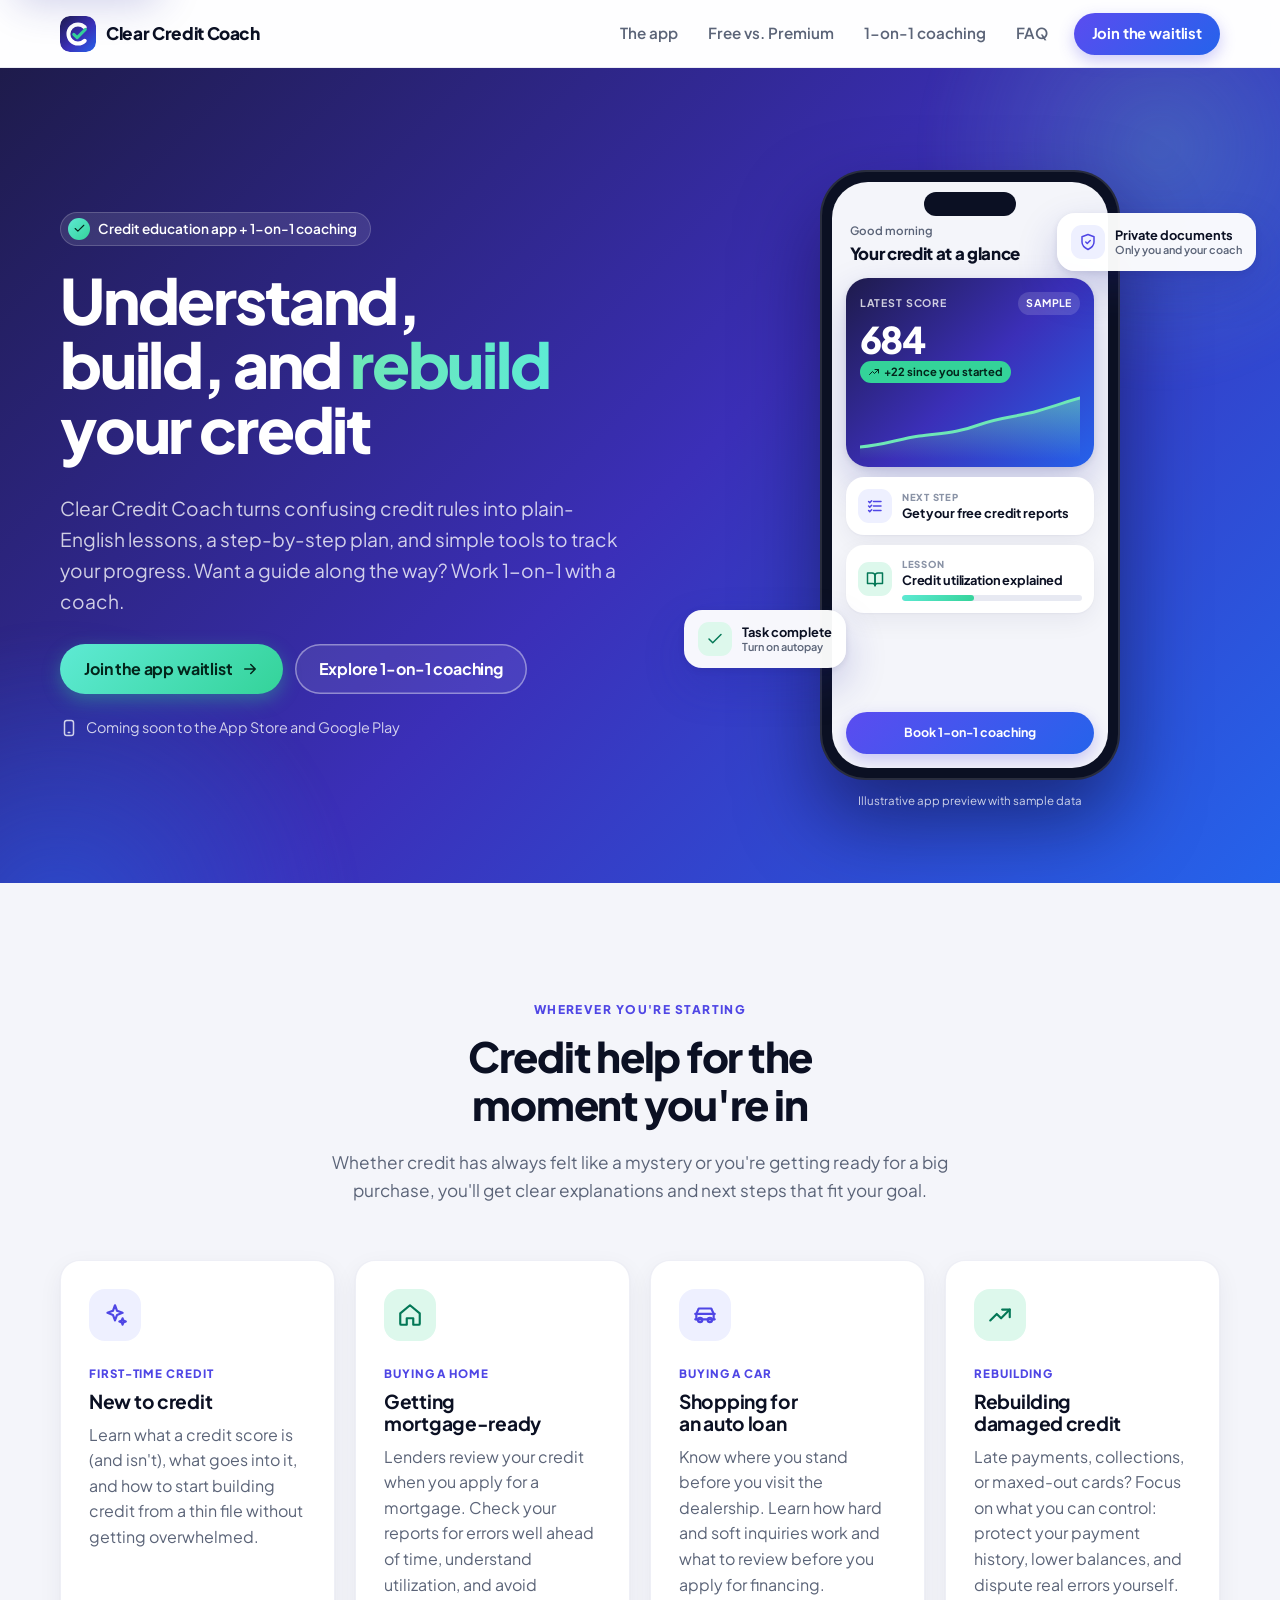
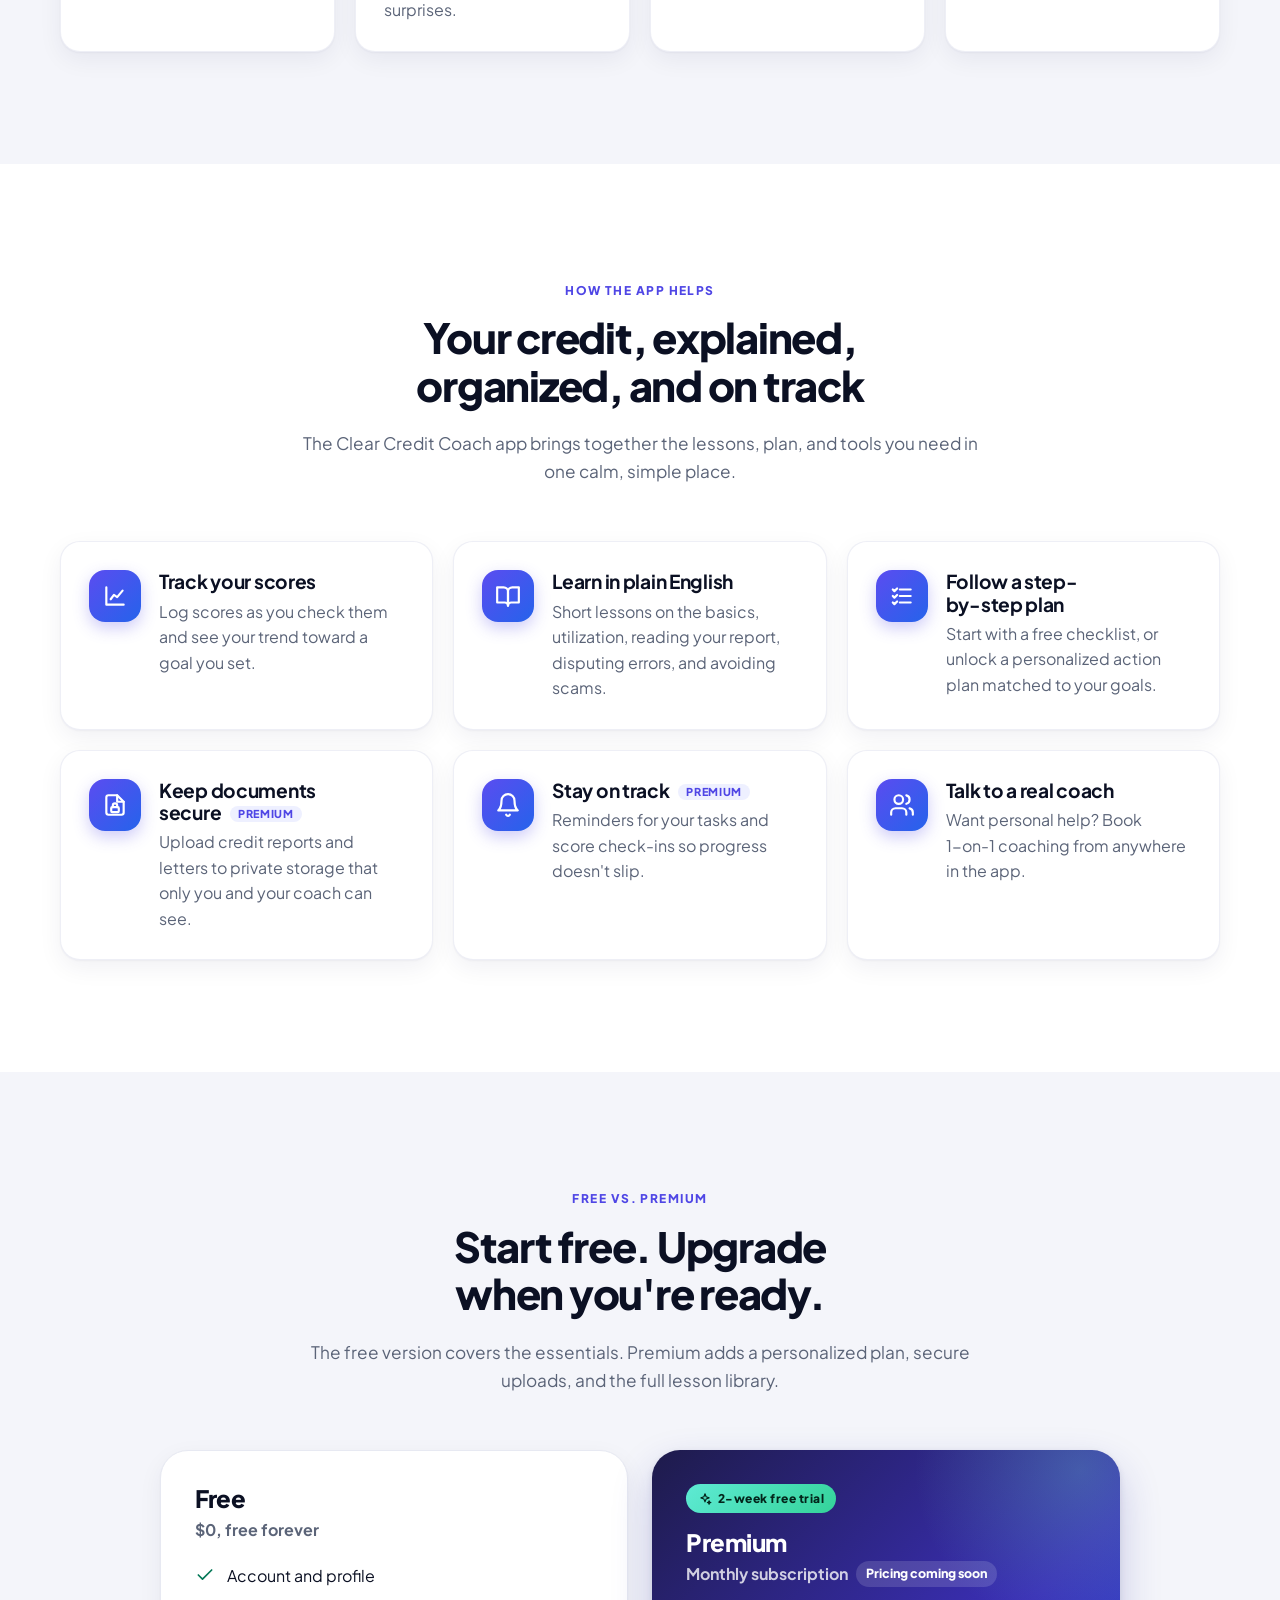
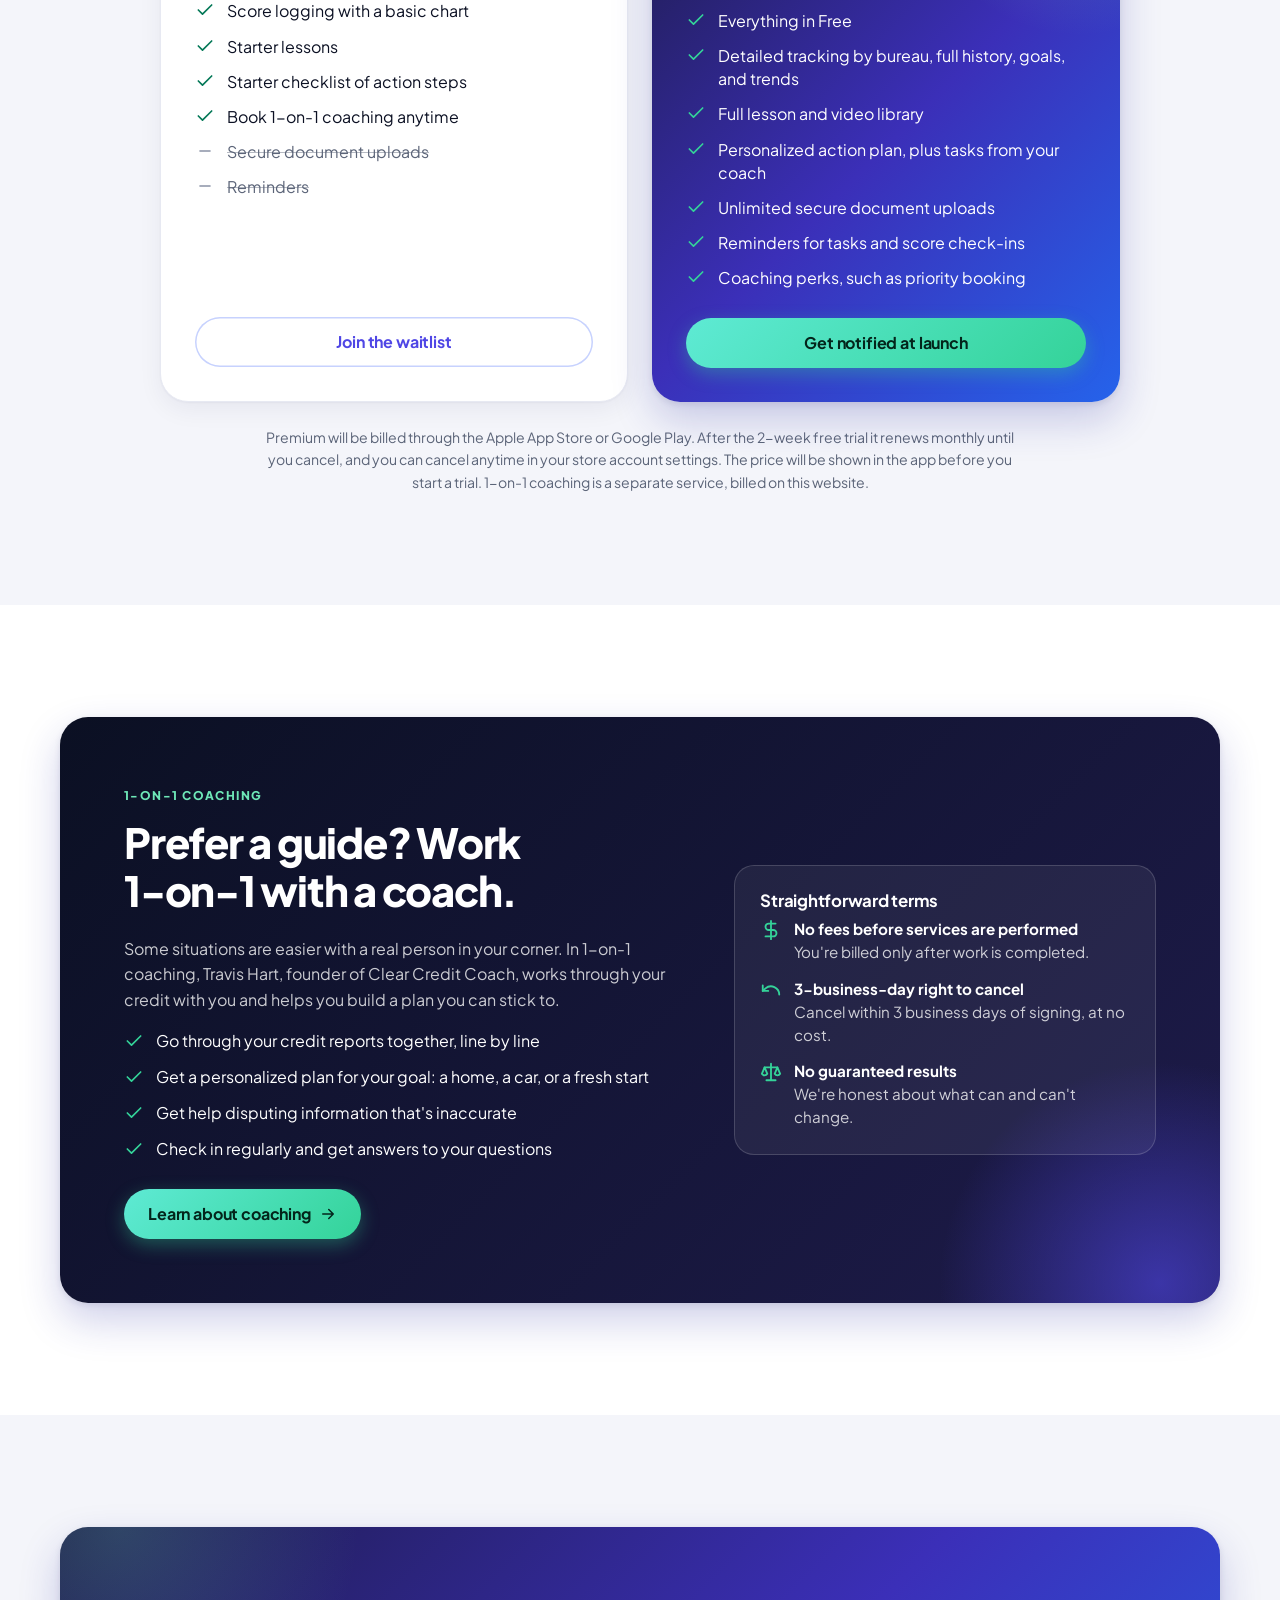
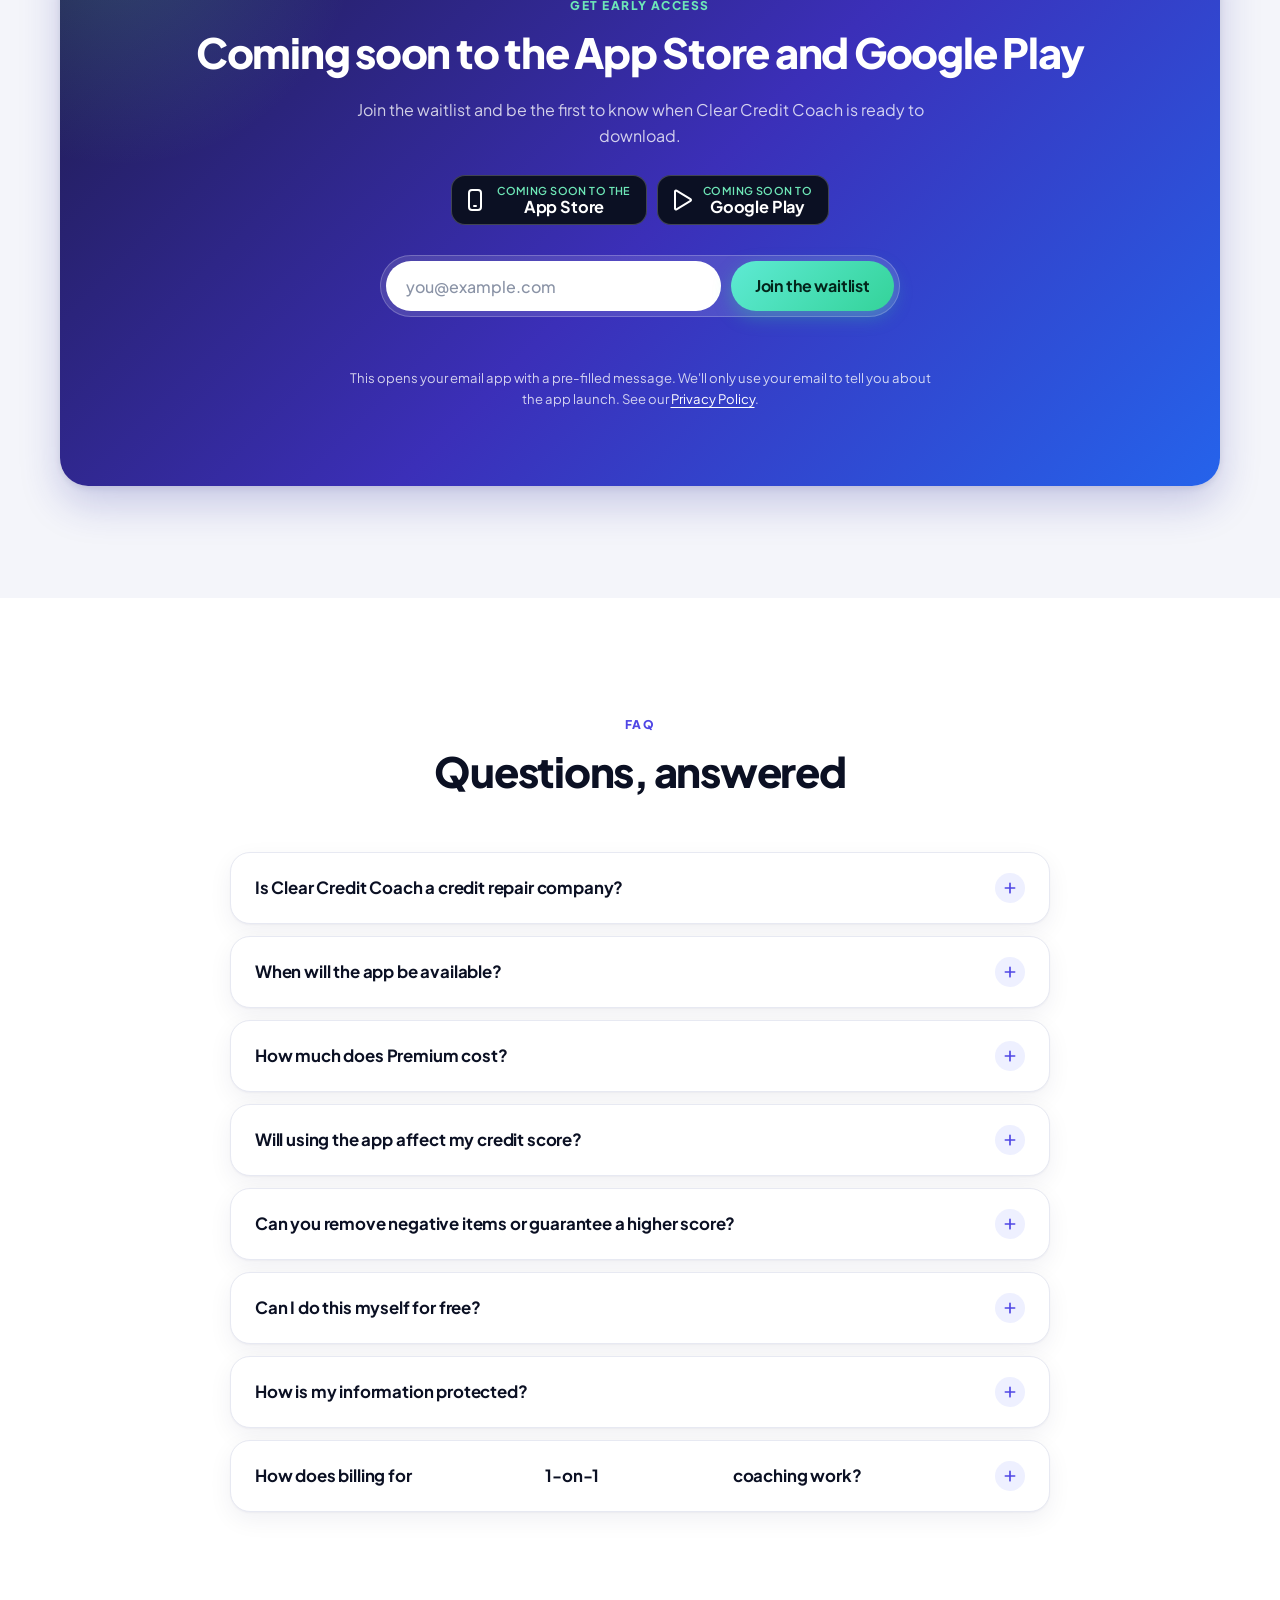
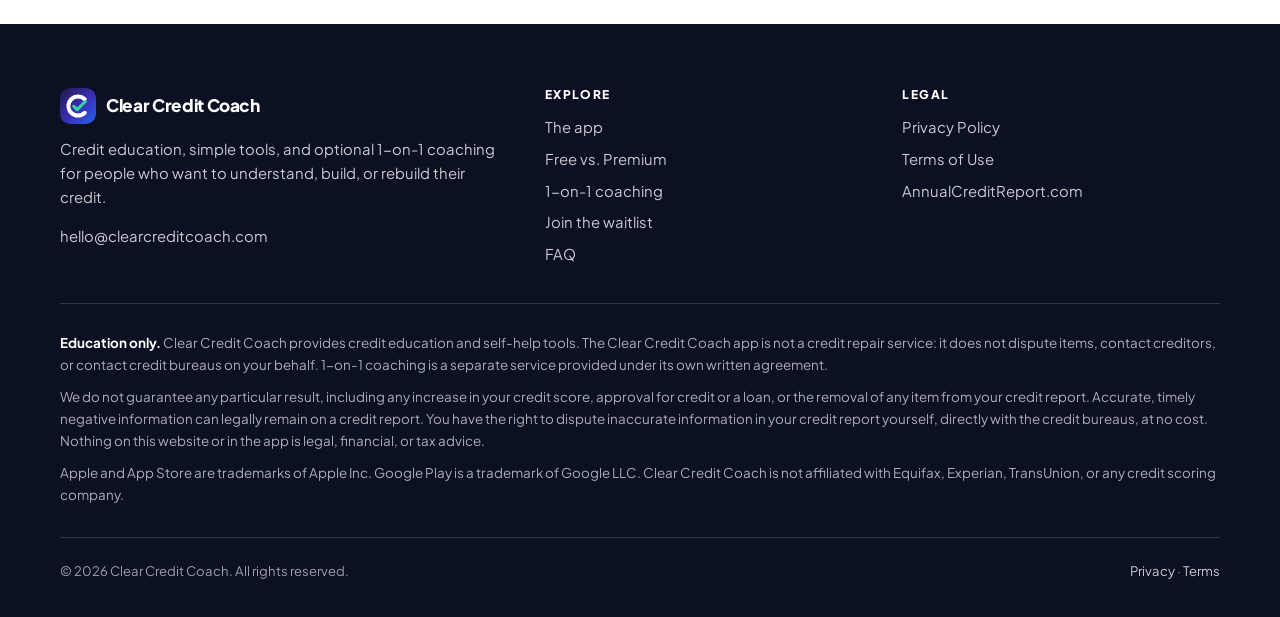
==== index.html @ 7a177734 "Clear Credit Coach marketing site: home, coaching, draft privacy & terms, Pages workflow" ====
<!doctype html>
<html lang="en" class="no-js">
<head>
<meta charset="utf-8">
<meta name="viewport" content="width=device-width, initial-scale=1, viewport-fit=cover">
<title>Clear Credit Coach | Understand, build, and rebuild your credit</title>
<meta name="description" content="Plain-English credit education, a step-by-step plan, and simple tools to track your progress. Plus optional 1-on-1 credit coaching. App coming soon to iOS and Android.">
<link rel="canonical" href="https://clearcreditcoach.com/">
<meta name="theme-color" content="#1E1B4B">
<meta name="color-scheme" content="light">
<meta property="og:type" content="website">
<meta property="og:site_name" content="Clear Credit Coach">
<meta property="og:title" content="Clear Credit Coach | Understand, build, and rebuild your credit">
<meta property="og:description" content="Plain-English credit education, a step-by-step plan, and simple tools to track your progress. Plus optional 1-on-1 credit coaching. App coming soon to iOS and Android.">
<meta property="og:url" content="https://clearcreditcoach.com/">
<meta property="og:image" content="https://clearcreditcoach.com/assets/img/og-image.jpg">
<meta property="og:image:width" content="1200">
<meta property="og:image:height" content="630">
<meta property="og:image:alt" content="Clear Credit Coach: Understand, build, and rebuild your credit">
<meta property="og:locale" content="en_US">
<meta name="twitter:card" content="summary_large_image">
<meta name="twitter:title" content="Clear Credit Coach | Understand, build, and rebuild your credit">
<meta name="twitter:description" content="Plain-English credit education, a step-by-step plan, and simple tools to track your progress. Plus optional 1-on-1 credit coaching. App coming soon to iOS and Android.">
<meta name="twitter:image" content="https://clearcreditcoach.com/assets/img/og-image.jpg">
<link rel="icon" href="assets/img/favicon.svg" type="image/svg+xml">
<link rel="icon" href="assets/img/favicon-32.png" sizes="32x32" type="image/png">
<link rel="apple-touch-icon" href="assets/img/apple-touch-icon.png">
<link rel="manifest" href="site.webmanifest">
<link rel="preload" href="assets/fonts/plus-jakarta-sans-latin-var.woff2" as="font" type="font/woff2" crossorigin>
<link rel="stylesheet" href="assets/css/styles.css">
<script src="assets/js/main.js" defer></script>
<script type="application/ld+json">{"@context":"https://schema.org","@graph":[{"@type":"Organization","@id":"https://clearcreditcoach.com/#org","name":"Clear Credit Coach","url":"https://clearcreditcoach.com/","logo":"https://clearcreditcoach.com/assets/img/icon-512.png","email":"hello@clearcreditcoach.com"},{"@type":"WebSite","@id":"https://clearcreditcoach.com/#website","url":"https://clearcreditcoach.com/","name":"Clear Credit Coach","publisher":{"@id":"https://clearcreditcoach.com/#org"}},{"@type":"FAQPage","mainEntity":[{"@type":"Question","name":"Is Clear Credit Coach a credit repair company?","acceptedAnswer":{"@type":"Answer","text":"The Clear Credit Coach app is credit education and self-help tools only. It does not dispute items, contact creditors, or contact credit bureaus for you.1-on-1 coaching is a separate service. Because coaching can include help with disputing inaccurate information, it is offered under a written agreement that follows the federal Credit Repair Organizations Act: no fees before services are performed, and a 3-business-day right to cancel. Learn about coaching."}},{"@type":"Question","name":"When will the app be available?","acceptedAnswer":{"@type":"Answer","text":"The app is coming soon to the App Store and Google Play. Join the waitlist and we'll let you know when it's ready to download."}},{"@type":"Question","name":"How much does Premium cost?","acceptedAnswer":{"@type":"Answer","text":"Pricing is coming soon. Premium will start with a 2-week free trial and then renew monthly. It will be billed through your Apple App Store or Google Play account, and the price will be shown in the app before you start a trial. You can cancel anytime in your store account settings. Cancel before the trial ends and you won't be charged."}},{"@type":"Question","name":"Will using the app affect my credit score?","acceptedAnswer":{"@type":"Answer","text":"No. The app does not pull your credit. You enter scores you've gotten elsewhere, such as from your bank, card issuer, or a credit monitoring service. Checking your own credit is a soft inquiry and does not affect your scores."}},{"@type":"Question","name":"Can you remove negative items or guarantee a higher score?","acceptedAnswer":{"@type":"Answer","text":"No. Nobody can legally remove accurate, timely, verifiable information from your credit report, and we don't guarantee any particular result. What we can do is help you understand your reports, spot information that may be inaccurate, and build habits that matter over time."}},{"@type":"Question","name":"Can I do this myself for free?","acceptedAnswer":{"@type":"Answer","text":"Yes. You can get free credit reports at AnnualCreditReport.com, and you have the right to dispute inaccurate information directly with the credit bureaus at no cost. The app is designed to teach you how."}},{"@type":"Question","name":"How is my information protected?","acceptedAnswer":{"@type":"Answer","text":"Documents you upload are kept in private storage that only you and your coach can access, and data is encrypted in transit. We don't sell your personal information and we don't show ads. Read the Privacy Policy for details."}},{"@type":"Question","name":"How does billing for 1-on-1 coaching work?","acceptedAnswer":{"@type":"Answer","text":"Coaching is booked and billed on this website, separately from the app. You're never charged before services are performed: you're invoiced only after the work for a given period is complete. Every client gets a written agreement first, and you can cancel within 3 business days of signing at no cost."}}]}]}</script>
</head>
<body>
<a class="skip-link" href="#main">Skip to content</a>
<header class="site-header">
  <div class="container header-inner">
    <a class="brand" href="./" aria-label="Clear Credit Coach home">
      <img src="assets/img/favicon.svg" alt="" width="36" height="36">
      <span>Clear Credit Coach</span>
    </a>
    <button class="nav-toggle" type="button" aria-expanded="false" aria-controls="site-nav" aria-label="Open menu"><svg viewBox="0 0 24 24" fill="none" stroke="currentColor" stroke-width="2" stroke-linecap="round" stroke-linejoin="round" aria-hidden="true" focusable="false"><path d="M4 6h16M4 12h16M4 18h16"/></svg></button>
    <nav id="site-nav" class="nav" aria-label="Main">
      <a href="#app">The app</a>
      <a href="#plans">Free vs. Premium</a>
      <a href="coaching/"><span class="nw">1-on-1</span> coaching</a>
      <a href="#faq">FAQ</a>
      <a class="btn btn--primary btn--sm" href="#waitlist">Join the waitlist</a>
    </nav>
  </div>
</header>
<main id="main">

<!-- ============ HERO ============ -->
<section class="hero" aria-labelledby="hero-title">
  <div class="container hero-inner">
    <div>
      <span class="pill"><span class="dot"><svg viewBox="0 0 24 24" fill="none" stroke="currentColor" stroke-width="2" stroke-linecap="round" stroke-linejoin="round" aria-hidden="true" focusable="false"><path d="M20 6 9 17l-5-5"/></svg></span><span>Credit education app + <span class="nw">1-on-1</span> coaching</span></span>
      <h1 id="hero-title">Understand, build, and <span class="hl">rebuild</span> your credit</h1>
      <p class="lead">Clear Credit Coach turns confusing credit rules into plain-English lessons, a step-by-step plan, and simple tools to track your progress. Want a guide along the way? Work <span class="nw">1-on-1</span> with a coach.</p>
      <div class="btn-row">
        <a class="btn btn--mint" href="#waitlist">Join the app waitlist <svg viewBox="0 0 24 24" fill="none" stroke="currentColor" stroke-width="2" stroke-linecap="round" stroke-linejoin="round" aria-hidden="true" focusable="false"><path d="M5 12h14M13 6l6 6-6 6"/></svg></a>
        <a class="btn btn--ghost-light" href="coaching/">Explore 1-on-1 coaching</a>
      </div>
      <div class="hero-note"><svg viewBox="0 0 24 24" fill="none" stroke="currentColor" stroke-width="2" stroke-linecap="round" stroke-linejoin="round" aria-hidden="true" focusable="false" width="18" height="18"><rect x="6" y="2" width="12" height="20" rx="3"/><path d="M11 18h2"/></svg><span>Coming soon to the App Store and Google Play</span></div>
    </div>

    <div class="phone-wrap" aria-hidden="true">
      <div class="phone">
        <div class="phone-screen">
          <div class="m-greet">Good morning<b>Your credit at a glance</b></div>
          <div class="m-score">
            <div class="m-score-top"><span>Latest score</span><span class="m-chip">Sample</span></div>
            <div class="m-score-num">684</div>
            <span class="m-score-delta"><svg viewBox="0 0 24 24" fill="none" stroke="currentColor" stroke-width="2" stroke-linecap="round" stroke-linejoin="round" aria-hidden="true" focusable="false" width="12" height="12"><path d="M3 17l6-6 4 4 8-8"/><path d="M14 7h7v7"/></svg> +22 since you started</span>
            <svg class="m-chart" viewBox="0 0 260 70" preserveAspectRatio="none">
              <defs><linearGradient id="mfill" x1="0" y1="0" x2="0" y2="1"><stop offset="0" stop-color="#6EE7B7" stop-opacity=".55"/><stop offset="1" stop-color="#6EE7B7" stop-opacity="0"/></linearGradient></defs>
              <path d="M0 58 C30 56 45 50 70 47 S115 44 140 36 S185 28 210 22 S245 12 260 9 L260 70 L0 70 Z" fill="url(#mfill)"/>
              <path d="M0 58 C30 56 45 50 70 47 S115 44 140 36 S185 28 210 22 S245 12 260 9" fill="none" stroke="#6EE7B7" stroke-width="3" stroke-linecap="round"/>
            </svg>
          </div>
          <div class="m-card"><div class="m-icon"><svg viewBox="0 0 24 24" fill="none" stroke="currentColor" stroke-width="2" stroke-linecap="round" stroke-linejoin="round" aria-hidden="true" focusable="false"><path d="M10 6h10M10 12h10M10 18h10"/><path d="M3.5 6l1.5 1.5L7.5 5M3.5 12l1.5 1.5L7.5 11M3.5 18l1.5 1.5L7.5 17"/></svg></div><div><div class="m-label">Next step</div><div class="m-title">Get your free credit reports</div></div></div>
          <div class="m-card"><div class="m-icon m-icon--mint"><svg viewBox="0 0 24 24" fill="none" stroke="currentColor" stroke-width="2" stroke-linecap="round" stroke-linejoin="round" aria-hidden="true" focusable="false"><path d="M2 4h6a4 4 0 0 1 4 4v13a3 3 0 0 0-3-3H2z"/><path d="M22 4h-6a4 4 0 0 0-4 4v13a3 3 0 0 1 3-3h7z"/></svg></div><div style="flex:1"><div class="m-label">Lesson</div><div class="m-title">Credit utilization explained</div><div class="m-progress"><span></span></div></div></div>
          <div class="m-btn">Book <span class="nw">1-on-1</span> coaching</div>
        </div>
      </div>
      <div class="float-card float-card--a"><div class="m-icon m-icon--mint"><svg viewBox="0 0 24 24" fill="none" stroke="currentColor" stroke-width="2" stroke-linecap="round" stroke-linejoin="round" aria-hidden="true" focusable="false"><path d="M20 6 9 17l-5-5"/></svg></div><div>Task complete<small>Turn on autopay</small></div></div>
      <div class="float-card float-card--b"><div class="m-icon"><svg viewBox="0 0 24 24" fill="none" stroke="currentColor" stroke-width="2" stroke-linecap="round" stroke-linejoin="round" aria-hidden="true" focusable="false"><path d="M12 22s8-4 8-10V5l-8-3-8 3v7c0 6 8 10 8 10z"/><path d="M9 12l2 2 4-4"/></svg></div><div>Private documents<small>Only you and your coach</small></div></div>
      <span class="sample-tag">Illustrative app preview with sample data</span>
    </div>
  </div>
</section>

<!-- ============ AUDIENCES ============ -->
<section class="section" id="audiences" aria-labelledby="aud-title">
  <div class="container">
    <div class="section-head">
      <span class="eyebrow">Wherever you're starting</span>
      <h2 id="aud-title">Credit help for the moment you're in</h2>
      <p>Whether credit has always felt like a mystery or you're getting ready for a big purchase, you'll get clear explanations and next steps that fit your goal.</p>
    </div>
    <div class="grid grid-4">
      <article class="card audience-card">
        <div class="icon-tile"><svg viewBox="0 0 24 24" fill="none" stroke="currentColor" stroke-width="2" stroke-linecap="round" stroke-linejoin="round" aria-hidden="true" focusable="false"><path d="M12 3l1.9 5.1L19 10l-5.1 1.9L12 17l-1.9-5.1L5 10l5.1-1.9z"/><path d="M19 15l.8 2.2L22 18l-2.2.8L19 21l-.8-2.2L16 18l2.2-.8z"/></svg></div>
        <span class="tag">First-time credit</span>
        <h3>New to credit</h3>
        <p>Learn what a credit score is (and isn't), what goes into it, and how to start building credit from a thin file without getting overwhelmed.</p>
      </article>
      <article class="card audience-card">
        <div class="icon-tile icon-tile--mint"><svg viewBox="0 0 24 24" fill="none" stroke="currentColor" stroke-width="2" stroke-linecap="round" stroke-linejoin="round" aria-hidden="true" focusable="false"><path d="M3 10.5 12 3l9 7.5V20a1 1 0 0 1-1 1h-5v-6h-6v6H4a1 1 0 0 1-1-1z"/></svg></div>
        <span class="tag">Buying a home</span>
        <h3>Getting mortgage-ready</h3>
        <p>Lenders review your credit when you apply for a mortgage. Check your reports for errors well ahead of time, understand utilization, and avoid surprises.</p>
      </article>
      <article class="card audience-card">
        <div class="icon-tile"><svg viewBox="0 0 24 24" fill="none" stroke="currentColor" stroke-width="2" stroke-linecap="round" stroke-linejoin="round" aria-hidden="true" focusable="false"><path d="M4 16v-5l2.2-5h11.6L20 11v5"/><path d="M3 11h18"/><path d="M3 16h18"/><circle cx="7.5" cy="16.5" r="2"/><circle cx="16.5" cy="16.5" r="2"/></svg></div>
        <span class="tag">Buying a car</span>
        <h3>Shopping for an auto loan</h3>
        <p>Know where you stand before you visit the dealership. Learn how hard and soft inquiries work and what to review before you apply for financing.</p>
      </article>
      <article class="card audience-card">
        <div class="icon-tile icon-tile--mint"><svg viewBox="0 0 24 24" fill="none" stroke="currentColor" stroke-width="2" stroke-linecap="round" stroke-linejoin="round" aria-hidden="true" focusable="false"><path d="M3 17l6-6 4 4 8-8"/><path d="M14 7h7v7"/></svg></div>
        <span class="tag">Rebuilding</span>
        <h3>Rebuilding damaged credit</h3>
        <p>Late payments, collections, or maxed-out cards? Focus on what you can control: protect your payment history, lower balances, and dispute real errors yourself.</p>
      </article>
    </div>
  </div>
</section>

<!-- ============ HOW THE APP HELPS ============ -->
<section class="section section--white" id="app" aria-labelledby="app-title">
  <div class="container">
    <div class="section-head">
      <span class="eyebrow">How the app helps</span>
      <h2 id="app-title">Your credit, explained, organized, and on track</h2>
      <p>The Clear Credit Coach app brings together the lessons, plan, and tools you need in one calm, simple place.</p>
    </div>
    <div class="grid grid-3">
      <div class="card feature"><div class="icon-tile icon-tile--grad"><svg viewBox="0 0 24 24" fill="none" stroke="currentColor" stroke-width="2" stroke-linecap="round" stroke-linejoin="round" aria-hidden="true" focusable="false"><path d="M4 4v16h16"/><path d="M8 15l3-4 3 2 5-6"/></svg></div><div><h3>Track your scores</h3><p>Log scores as you check them and see your trend toward a goal you set.</p></div></div>
      <div class="card feature"><div class="icon-tile icon-tile--grad"><svg viewBox="0 0 24 24" fill="none" stroke="currentColor" stroke-width="2" stroke-linecap="round" stroke-linejoin="round" aria-hidden="true" focusable="false"><path d="M2 4h6a4 4 0 0 1 4 4v13a3 3 0 0 0-3-3H2z"/><path d="M22 4h-6a4 4 0 0 0-4 4v13a3 3 0 0 1 3-3h7z"/></svg></div><div><h3>Learn in plain English</h3><p>Short lessons on the basics, utilization, reading your report, disputing errors, and avoiding scams.</p></div></div>
      <div class="card feature"><div class="icon-tile icon-tile--grad"><svg viewBox="0 0 24 24" fill="none" stroke="currentColor" stroke-width="2" stroke-linecap="round" stroke-linejoin="round" aria-hidden="true" focusable="false"><path d="M10 6h10M10 12h10M10 18h10"/><path d="M3.5 6l1.5 1.5L7.5 5M3.5 12l1.5 1.5L7.5 11M3.5 18l1.5 1.5L7.5 17"/></svg></div><div><h3>Follow a step-by-step plan</h3><p>Start with a free checklist, or unlock a personalized action plan matched to your goals.</p></div></div>
      <div class="card feature"><div class="icon-tile icon-tile--grad"><svg viewBox="0 0 24 24" fill="none" stroke="currentColor" stroke-width="2" stroke-linecap="round" stroke-linejoin="round" aria-hidden="true" focusable="false"><path d="M14 3H6a2 2 0 0 0-2 2v14a2 2 0 0 0 2 2h12a2 2 0 0 0 2-2V9z"/><path d="M14 3v6h6"/><rect x="8.5" y="14" width="7" height="4.5" rx="1"/><path d="M10 14v-1.5a2 2 0 0 1 4 0V14"/></svg></div><div><h3>Keep documents secure <span class="badge-premium">Premium</span></h3><p>Upload credit reports and letters to private storage that only you and your coach can see.</p></div></div>
      <div class="card feature"><div class="icon-tile icon-tile--grad"><svg viewBox="0 0 24 24" fill="none" stroke="currentColor" stroke-width="2" stroke-linecap="round" stroke-linejoin="round" aria-hidden="true" focusable="false"><path d="M6 8a6 6 0 0 1 12 0c0 7 3 9 3 9H3s3-2 3-9"/><path d="M10.3 21a1.94 1.94 0 0 0 3.4 0"/></svg></div><div><h3>Stay on track <span class="badge-premium">Premium</span></h3><p>Reminders for your tasks and score check-ins so progress doesn't slip.</p></div></div>
      <div class="card feature"><div class="icon-tile icon-tile--grad"><svg viewBox="0 0 24 24" fill="none" stroke="currentColor" stroke-width="2" stroke-linecap="round" stroke-linejoin="round" aria-hidden="true" focusable="false"><path d="M16 21v-2a4 4 0 0 0-4-4H6a4 4 0 0 0-4 4v2"/><circle cx="9" cy="7" r="4"/><path d="M22 21v-2a4 4 0 0 0-3-3.87"/><path d="M16 3.13a4 4 0 0 1 0 7.75"/></svg></div><div><h3>Talk to a real coach</h3><p>Want personal help? Book <span class="nw">1-on-1</span> coaching from anywhere in the app.</p></div></div>
    </div>
  </div>
</section>

<!-- ============ FREE VS PREMIUM ============ -->
<section class="section" id="plans" aria-labelledby="plans-title">
  <div class="container">
    <div class="section-head">
      <span class="eyebrow">Free vs. Premium</span>
      <h2 id="plans-title">Start free. Upgrade when you're ready.</h2>
      <p>The free version covers the essentials. Premium adds a personalized plan, secure uploads, and the full lesson library.</p>
    </div>
    <div class="plans">
      <article class="plan" aria-labelledby="plan-free">
        <h3 id="plan-free">Free</h3>
        <p class="plan-price">$0, free forever</p>
        <ul>
          <li><svg viewBox="0 0 24 24" fill="none" stroke="currentColor" stroke-width="2" stroke-linecap="round" stroke-linejoin="round" aria-hidden="true" focusable="false"><path d="M20 6 9 17l-5-5"/></svg><span>Account and profile</span></li>
          <li><svg viewBox="0 0 24 24" fill="none" stroke="currentColor" stroke-width="2" stroke-linecap="round" stroke-linejoin="round" aria-hidden="true" focusable="false"><path d="M20 6 9 17l-5-5"/></svg><span>Score logging with a basic chart</span></li>
          <li><svg viewBox="0 0 24 24" fill="none" stroke="currentColor" stroke-width="2" stroke-linecap="round" stroke-linejoin="round" aria-hidden="true" focusable="false"><path d="M20 6 9 17l-5-5"/></svg><span>Starter lessons</span></li>
          <li><svg viewBox="0 0 24 24" fill="none" stroke="currentColor" stroke-width="2" stroke-linecap="round" stroke-linejoin="round" aria-hidden="true" focusable="false"><path d="M20 6 9 17l-5-5"/></svg><span>Starter checklist of action steps</span></li>
          <li><svg viewBox="0 0 24 24" fill="none" stroke="currentColor" stroke-width="2" stroke-linecap="round" stroke-linejoin="round" aria-hidden="true" focusable="false"><path d="M20 6 9 17l-5-5"/></svg><span>Book <span class="nw">1-on-1</span> coaching anytime</span></li>
          <li class="is-off"><svg viewBox="0 0 24 24" fill="none" stroke="currentColor" stroke-width="2" stroke-linecap="round" stroke-linejoin="round" aria-hidden="true" focusable="false"><path d="M6 12h12"/></svg><span><span class="sr-only">Not included: </span>Secure document uploads</span></li>
          <li class="is-off"><svg viewBox="0 0 24 24" fill="none" stroke="currentColor" stroke-width="2" stroke-linecap="round" stroke-linejoin="round" aria-hidden="true" focusable="false"><path d="M6 12h12"/></svg><span><span class="sr-only">Not included: </span>Reminders</span></li>
        </ul>
        <a class="btn btn--outline" href="#waitlist">Join the waitlist</a>
      </article>
      <article class="plan plan--premium" aria-labelledby="plan-premium">
        <span class="ribbon"><svg viewBox="0 0 24 24" fill="none" stroke="currentColor" stroke-width="2" stroke-linecap="round" stroke-linejoin="round" aria-hidden="true" focusable="false" width="14" height="14"><path d="M12 3l1.9 5.1L19 10l-5.1 1.9L12 17l-1.9-5.1L5 10l5.1-1.9z"/><path d="M19 15l.8 2.2L22 18l-2.2.8L19 21l-.8-2.2L16 18l2.2-.8z"/></svg> 2-week free trial</span>
        <h3 id="plan-premium">Premium</h3>
        <p class="plan-price"><span>Monthly subscription</span><span class="soon">Pricing coming soon</span></p>
        <ul>
          <li><svg viewBox="0 0 24 24" fill="none" stroke="currentColor" stroke-width="2" stroke-linecap="round" stroke-linejoin="round" aria-hidden="true" focusable="false"><path d="M20 6 9 17l-5-5"/></svg><span>Everything in Free</span></li>
          <li><svg viewBox="0 0 24 24" fill="none" stroke="currentColor" stroke-width="2" stroke-linecap="round" stroke-linejoin="round" aria-hidden="true" focusable="false"><path d="M20 6 9 17l-5-5"/></svg><span>Detailed tracking by bureau, full history, goals, and trends</span></li>
          <li><svg viewBox="0 0 24 24" fill="none" stroke="currentColor" stroke-width="2" stroke-linecap="round" stroke-linejoin="round" aria-hidden="true" focusable="false"><path d="M20 6 9 17l-5-5"/></svg><span>Full lesson and video library</span></li>
          <li><svg viewBox="0 0 24 24" fill="none" stroke="currentColor" stroke-width="2" stroke-linecap="round" stroke-linejoin="round" aria-hidden="true" focusable="false"><path d="M20 6 9 17l-5-5"/></svg><span>Personalized action plan, plus tasks from your coach</span></li>
          <li><svg viewBox="0 0 24 24" fill="none" stroke="currentColor" stroke-width="2" stroke-linecap="round" stroke-linejoin="round" aria-hidden="true" focusable="false"><path d="M20 6 9 17l-5-5"/></svg><span>Unlimited secure document uploads</span></li>
          <li><svg viewBox="0 0 24 24" fill="none" stroke="currentColor" stroke-width="2" stroke-linecap="round" stroke-linejoin="round" aria-hidden="true" focusable="false"><path d="M20 6 9 17l-5-5"/></svg><span>Reminders for tasks and score check-ins</span></li>
          <li><svg viewBox="0 0 24 24" fill="none" stroke="currentColor" stroke-width="2" stroke-linecap="round" stroke-linejoin="round" aria-hidden="true" focusable="false"><path d="M20 6 9 17l-5-5"/></svg><span>Coaching perks, such as priority booking</span></li>
        </ul>
        <a class="btn btn--mint" href="#waitlist">Get notified at launch</a>
      </article>
    </div>
    <p class="plans-note">Premium will be billed through the Apple App Store or Google Play. After the 2-week free trial it renews monthly until you cancel, and you can cancel anytime in your store account settings. The price will be shown in the app before you start a trial. <span class="nw">1-on-1</span> coaching is a separate service, billed on this website.</p>
  </div>
</section>

<!-- ============ COACHING ============ -->
<section class="section section--white" id="coaching" aria-labelledby="coach-title">
  <div class="container">
    <div class="coach-band">
      <div>
        <span class="eyebrow eyebrow--light"><span class="nw">1-on-1</span> coaching</span>
        <h2 id="coach-title">Prefer a guide? Work <span class="nw">1-on-1</span> with a coach.</h2>
        <p>Some situations are easier with a real person in your corner. In <span class="nw">1-on-1</span> coaching, Travis Hart, founder of Clear Credit Coach, works through your credit with you and helps you build a plan you can stick to.</p>
        <ul class="check-list">
          <li><svg viewBox="0 0 24 24" fill="none" stroke="currentColor" stroke-width="2" stroke-linecap="round" stroke-linejoin="round" aria-hidden="true" focusable="false"><path d="M20 6 9 17l-5-5"/></svg><span>Go through your credit reports together, line by line</span></li>
          <li><svg viewBox="0 0 24 24" fill="none" stroke="currentColor" stroke-width="2" stroke-linecap="round" stroke-linejoin="round" aria-hidden="true" focusable="false"><path d="M20 6 9 17l-5-5"/></svg><span>Get a personalized plan for your goal: a home, a car, or a fresh start</span></li>
          <li><svg viewBox="0 0 24 24" fill="none" stroke="currentColor" stroke-width="2" stroke-linecap="round" stroke-linejoin="round" aria-hidden="true" focusable="false"><path d="M20 6 9 17l-5-5"/></svg><span>Get help disputing information that's inaccurate</span></li>
          <li><svg viewBox="0 0 24 24" fill="none" stroke="currentColor" stroke-width="2" stroke-linecap="round" stroke-linejoin="round" aria-hidden="true" focusable="false"><path d="M20 6 9 17l-5-5"/></svg><span>Check in regularly and get answers to your questions</span></li>
        </ul>
        <div class="btn-row">
          <a class="btn btn--mint" href="coaching/">Learn about coaching <svg viewBox="0 0 24 24" fill="none" stroke="currentColor" stroke-width="2" stroke-linecap="round" stroke-linejoin="round" aria-hidden="true" focusable="false"><path d="M5 12h14M13 6l6 6-6 6"/></svg></a>
        </div>
      </div>
      <aside class="promise" aria-label="Our coaching commitments">
        <h3>Straightforward terms</h3>
        <ul>
          <li><svg viewBox="0 0 24 24" fill="none" stroke="currentColor" stroke-width="2" stroke-linecap="round" stroke-linejoin="round" aria-hidden="true" focusable="false"><path d="M12 2v20"/><path d="M17 5H9.5a3.5 3.5 0 0 0 0 7h5a3.5 3.5 0 0 1 0 7H6"/></svg><span><strong>No fees before services are performed</strong>You're billed only after work is completed.</span></li>
          <li><svg viewBox="0 0 24 24" fill="none" stroke="currentColor" stroke-width="2" stroke-linecap="round" stroke-linejoin="round" aria-hidden="true" focusable="false"><path d="M3 7v6h6"/><path d="M21 17a9 9 0 0 0-15-6.7L3 13"/></svg><span><strong>3-business-day right to cancel</strong>Cancel within 3 business days of signing, at no cost.</span></li>
          <li><svg viewBox="0 0 24 24" fill="none" stroke="currentColor" stroke-width="2" stroke-linecap="round" stroke-linejoin="round" aria-hidden="true" focusable="false"><path d="M12 3v18M7 21h10M5 7h14"/><path d="M5 7l-3 7a3.5 3.5 0 0 0 6 0zM19 7l-3 7a3.5 3.5 0 0 0 6 0z"/></svg><span><strong>No guaranteed results</strong>We're honest about what can and can't change.</span></li>
        </ul>
      </aside>
    </div>
  </div>
</section>

<!-- ============ WAITLIST ============ -->
<section class="section" id="waitlist" aria-labelledby="wl-title">
  <div class="container">
    <div class="download">
      <span class="eyebrow eyebrow--light">Get early access</span>
      <h2 id="wl-title">Coming soon to the App Store and Google Play</h2>
      <p>Join the waitlist and be the first to know when Clear Credit Coach is ready to download.</p>
      <div class="store-badges" role="list" aria-label="App availability">
  <div class="store-badge" role="listitem"><svg viewBox="0 0 24 24" fill="none" stroke="currentColor" stroke-width="2" stroke-linecap="round" stroke-linejoin="round" aria-hidden="true" focusable="false"><rect x="6" y="2" width="12" height="20" rx="3"/><path d="M11 18h2"/></svg><span><small>Coming soon to the</small><strong>App Store</strong></span></div>
  <div class="store-badge" role="listitem"><svg viewBox="0 0 24 24" fill="none" stroke="currentColor" stroke-width="2" stroke-linecap="round" stroke-linejoin="round" aria-hidden="true" focusable="false"><path d="M6 3.5v17a1 1 0 0 0 1.5.86l14-8.5a1 1 0 0 0 0-1.72l-14-8.5A1 1 0 0 0 6 3.5z"/></svg><span><small>Coming soon to</small><strong>Google Play</strong></span></div>
</div>
      <!--
        TODO(Travis): PLACEHOLDER waitlist form. It does NOT store emails anywhere.
        With JavaScript, it opens the visitor's email app with a pre-filled message to hello@clearcreditcoach.com
        (without JavaScript, the mailto: action is used). Replace with a real form backend
        (e.g., an email-marketing tool's embedded form) before promoting the site.
      -->
      <form class="waitlist" data-waitlist data-mailto="hello@clearcreditcoach.com" action="mailto:hello@clearcreditcoach.com?subject=Clear%20Credit%20Coach%20app%20waitlist" method="post" enctype="text/plain" novalidate>
        <label class="sr-only" for="wl-email">Email address</label>
        <input id="wl-email" name="email" type="email" inputmode="email" autocomplete="email" placeholder="you@example.com" required>
        <button class="btn btn--mint" type="submit">Join the waitlist</button>
      </form>
      <p class="form-status" role="status" aria-live="polite"></p>
      <p class="form-note">This opens your email app with a pre-filled message. We'll only use your email to tell you about the app launch. See our <a href="privacy/" style="color:#fff">Privacy Policy</a>.</p>
    </div>
  </div>
</section>

<!-- ============ FAQ ============ -->
<section class="section section--white" id="faq" aria-labelledby="faq-title">
  <div class="container">
    <div class="section-head">
      <span class="eyebrow">FAQ</span>
      <h2 id="faq-title">Questions, answered</h2>
    </div>
    <div class="faq">
      <details>
        <summary>Is Clear Credit Coach a credit repair company?</summary>
        <div class="answer"><p>The Clear Credit Coach <strong>app</strong> is credit education and self-help tools only. It does not dispute items, contact creditors, or contact credit bureaus for you.</p><p><strong><span class="nw">1-on-1</span> coaching</strong> is a separate service. Because coaching can include help with disputing inaccurate information, it is offered under a written agreement that follows the federal Credit Repair Organizations Act: no fees before services are performed, and a 3-business-day right to cancel. <a href="coaching/">Learn about coaching</a>.</p></div>
      </details>
      <details>
        <summary>When will the app be available?</summary>
        <div class="answer"><p>The app is coming soon to the App Store and Google Play. <a href="#waitlist">Join the waitlist</a> and we'll let you know when it's ready to download.</p></div>
      </details>
      <details>
        <summary>How much does Premium cost?</summary>
        <div class="answer"><p>Pricing is coming soon. Premium will start with a 2-week free trial and then renew monthly. It will be billed through your Apple App Store or Google Play account, and the price will be shown in the app before you start a trial. You can cancel anytime in your store account settings. Cancel before the trial ends and you won't be charged.</p></div>
      </details>
      <details>
        <summary>Will using the app affect my credit score?</summary>
        <div class="answer"><p>No. The app does not pull your credit. You enter scores you've gotten elsewhere, such as from your bank, card issuer, or a credit monitoring service. Checking your own credit is a soft inquiry and does not affect your scores.</p></div>
      </details>
      <details>
        <summary>Can you remove negative items or guarantee a higher score?</summary>
        <div class="answer"><p>No. Nobody can legally remove accurate, timely, verifiable information from your credit report, and we don't guarantee any particular result. What we can do is help you understand your reports, spot information that may be inaccurate, and build habits that matter over time.</p></div>
      </details>
      <details>
        <summary>Can I do this myself for free?</summary>
        <div class="answer"><p>Yes. You can get free credit reports at <a href="https://www.annualcreditreport.com" rel="noopener">AnnualCreditReport.com</a>, and you have the right to dispute inaccurate information directly with the credit bureaus at no cost. The app is designed to teach you how.</p></div>
      </details>
      <details>
        <summary>How is my information protected?</summary>
        <div class="answer"><p>Documents you upload are kept in private storage that only you and your coach can access, and data is encrypted in transit. We don't sell your personal information and we don't show ads. Read the <a href="privacy/">Privacy Policy</a> for details.</p></div>
      </details>
      <details>
        <summary>How does billing for <span class="nw">1-on-1</span> coaching work?</summary>
        <div class="answer"><p>Coaching is booked and billed on this website, separately from the app. You're never charged before services are performed: you're invoiced only after the work for a given period is complete. Every client gets a written agreement first, and you can cancel within 3 business days of signing at no cost.</p></div>
      </details>
    </div>
  </div>
</section>

</main>
<footer class="site-footer">
  <div class="container">
    <div class="footer-top">
      <div>
        <a class="brand" href="./">
          <img src="assets/img/favicon.svg" alt="" width="36" height="36">
          <span>Clear Credit Coach</span>
        </a>
        <p>Credit education, simple tools, and optional <span class="nw">1-on-1</span> coaching for people who want to understand, build, or rebuild their credit.</p>
        <!-- TODO(Travis): confirm this mailbox exists in Google Workspace. -->
        <p><a href="mailto:hello@clearcreditcoach.com">hello@clearcreditcoach.com</a></p>
      </div>
      <div>
        <h2>Explore</h2>
        <ul>
          <li><a href="#app">The app</a></li>
          <li><a href="#plans">Free vs. Premium</a></li>
          <li><a href="coaching/"><span class="nw">1-on-1</span> coaching</a></li>
          <li><a href="#waitlist">Join the waitlist</a></li>
          <li><a href="#faq">FAQ</a></li>
        </ul>
      </div>
      <div>
        <h2>Legal</h2>
        <ul>
          <li><a href="privacy/">Privacy Policy</a></li>
          <li><a href="terms/">Terms of Use</a></li>
          <li><a href="https://www.annualcreditreport.com" rel="noopener">AnnualCreditReport.com</a></li>
        </ul>
      </div>
    </div>
    <div class="disclaimer">
      <p><strong>Education only.</strong> Clear Credit Coach provides credit education and self-help tools. The Clear Credit Coach app is not a credit repair service: it does not dispute items, contact creditors, or contact credit bureaus on your behalf. <span class="nw">1-on-1</span> coaching is a separate service provided under its own written agreement.</p>
      <p>We do not guarantee any particular result, including any increase in your credit score, approval for credit or a loan, or the removal of any item from your credit report. Accurate, timely negative information can legally remain on a credit report. You have the right to dispute inaccurate information in your credit report yourself, directly with the credit bureaus, at no cost. Nothing on this website or in the app is legal, financial, or tax advice.</p>
      <p>Apple and App Store are trademarks of Apple Inc. Google Play is a trademark of Google LLC. Clear Credit Coach is not affiliated with Equifax, Experian, TransUnion, or any credit scoring company.</p>
    </div>
    <div class="footer-bottom">
      <span>&copy; <span data-year>2026</span> Clear Credit Coach. All rights reserved.</span>
      <span><a href="privacy/">Privacy</a> &middot; <a href="terms/">Terms</a></span>
    </div>
  </div>
</footer>
</body>
</html>
---- assets/css/styles.css ----
/* Clear Credit Coach — marketing site
   Design tokens mirror the app's src/theme/index.ts ("modern fintech"). */

@font-face {
  font-family: "Plus Jakarta Sans";
  src: url("../fonts/plus-jakarta-sans-latin-var.woff2") format("woff2");
  font-weight: 200 800;
  font-style: normal;
  font-display: swap;
}

:root {
  --primary: #4F46E5;
  --primary-dark: #312E81;
  --primary-deep: #1E1B4B;
  --electric: #2563EB;
  --primary-soft: #EEF0FF;
  --primary-tint: #C7D2FE;
  --accent: #047857;
  --mint: #34D399;
  --neon: #6EE7B7;
  --accent-soft: #DDF8EC;
  --on-mint: #03251B;
  --bg: #F4F5FA;
  --surface: #FFFFFF;
  --surface-alt: #F8F9FD;
  --text: #0B1023;
  --muted: #5B6478;
  --faint: #8A93A6;
  --border: #E7E9F2;
  --on-dark-muted: rgba(255,255,255,.78);
  --on-dark-faint: rgba(255,255,255,.16);
  --warning: #A15C07;
  --warning-soft: #FEF3DC;

  --grad-hero: linear-gradient(135deg, #1E1B4B 0%, #3B2FB8 52%, #2563EB 100%);
  --grad-primary: linear-gradient(135deg, #5B4CF0, #2563EB);
  --grad-mint: linear-gradient(135deg, #5EEAD4, #34D399);
  --grad-dark: linear-gradient(135deg, #0B1023, #1E1B4B);
  --grad-soft: linear-gradient(135deg, #EEF0FF, #E6F0FF);

  --r-sm: 10px; --r-md: 14px; --r-lg: 20px; --r-xl: 28px; --r-pill: 999px;
  --sh-card: 0 1px 2px rgba(16,24,64,.04), 0 8px 24px rgba(16,24,64,.06);
  --sh-raised: 0 2px 6px rgba(30,27,75,.10), 0 18px 40px rgba(37,40,160,.22);
  --sh-button: 0 6px 16px rgba(79,70,229,.28);

  --font: "Plus Jakarta Sans", system-ui, -apple-system, "Segoe UI", Roboto, sans-serif;
  --container: 1160px;
  --header-h: 68px;
}

*, *::before, *::after { box-sizing: border-box; }
html { -webkit-text-size-adjust: 100%; scroll-behavior: smooth; scroll-padding-top: calc(var(--header-h) + 12px); }
@media (prefers-reduced-motion: reduce) { html { scroll-behavior: auto; } *, *::before, *::after { transition: none !important; animation: none !important; } }
body {
  margin: 0; font-family: var(--font); font-size: 16px; line-height: 1.6; color: var(--text);
  background: var(--bg); -webkit-font-smoothing: antialiased; text-rendering: optimizeLegibility;
}
img, svg { display: block; max-width: 100%; }
a { color: var(--primary); text-underline-offset: 3px; }
a:hover { color: var(--primary-dark); }
h1, h2, h3, h4 { text-wrap: balance; margin: 0 0 .5em; line-height: 1.15; letter-spacing: -0.02em; font-weight: 800; }
h1 { font-size: clamp(2.4rem, 5.4vw, 3.9rem); letter-spacing: -0.035em; line-height: 1.04; }
h2 { font-size: clamp(1.8rem, 3.4vw, 2.6rem); letter-spacing: -0.03em; }
h3 { font-size: 1.2rem; font-weight: 700; letter-spacing: -0.015em; }
p { margin: 0 0 1em; }
ul, ol { padding-left: 1.2em; }
:focus-visible { outline: 3px solid var(--mint); outline-offset: 3px; border-radius: 6px; }
.nw { white-space: nowrap; }
.sr-only { position: absolute !important; width: 1px; height: 1px; padding: 0; margin: -1px; overflow: hidden; clip: rect(0,0,0,0); white-space: nowrap; border: 0; }
.skip-link { position: absolute; left: 12px; top: -60px; z-index: 100; background: var(--surface); color: var(--text); padding: 10px 16px; border-radius: var(--r-pill); box-shadow: var(--sh-raised); font-weight: 700; }
.skip-link:focus { top: 12px; }

.container { width: min(100% - 40px, var(--container)); margin-inline: auto; }
.section { padding: clamp(64px, 9vw, 112px) 0; }
.section--white { background: var(--surface); }
.section-head { max-width: 680px; margin: 0 auto clamp(36px, 5vw, 56px); text-align: center; }
.section-head p { color: var(--muted); font-size: 1.075rem; }
.eyebrow {
  display: inline-block; margin-bottom: 14px;
  font-size: .75rem; font-weight: 800; letter-spacing: .12em; text-transform: uppercase; color: var(--primary);
}
.eyebrow--light { color: var(--neon); }
.lead { font-size: clamp(1.05rem, 1.6vw, 1.2rem); color: var(--muted); }

/* Buttons */
.btn {
  display: inline-flex; align-items: center; justify-content: center; gap: 8px;
  min-height: 50px; padding: 0 24px; border-radius: var(--r-pill); border: 0;
  font: 700 1rem/1 var(--font); letter-spacing: -0.01em; text-decoration: none; cursor: pointer;
  transition: transform .15s ease, box-shadow .15s ease, background-color .15s ease;
  white-space: nowrap;
}
.btn:hover { transform: translateY(-1px); }
.btn:active { transform: translateY(0); }
.btn--primary { background: var(--grad-primary); color: #fff; box-shadow: var(--sh-button); }
.btn--primary:hover { color: #fff; box-shadow: 0 10px 24px rgba(79,70,229,.36); }
.btn--mint { background: var(--grad-mint); color: var(--on-mint); box-shadow: 0 6px 18px rgba(52,211,153,.35); }
.btn--mint:hover { color: var(--on-mint); }
.btn--ghost-light { background: rgba(255,255,255,.08); color: #fff; box-shadow: inset 0 0 0 1.5px rgba(255,255,255,.4); }
.btn--ghost-light:hover { color: #fff; background: rgba(255,255,255,.16); }
.btn--outline { background: var(--surface); color: var(--primary); box-shadow: inset 0 0 0 1.5px var(--primary-tint); }
.btn--outline:hover { color: var(--primary-dark); box-shadow: inset 0 0 0 1.5px var(--primary); }
.btn--sm { min-height: 42px; padding: 0 18px; font-size: .925rem; }
.btn svg { width: 18px; height: 18px; flex: none; }
.btn-row { display: flex; flex-wrap: wrap; gap: 12px; }

/* Header */
.site-header {
  position: sticky; top: 0; z-index: 50; height: var(--header-h);
  background: rgba(255,255,255,.86); backdrop-filter: saturate(180%) blur(14px); -webkit-backdrop-filter: saturate(180%) blur(14px);
  border-bottom: 1px solid rgba(231,233,242,.8);
}
.header-inner { height: 100%; display: flex; align-items: center; justify-content: space-between; gap: 16px; }
.brand { display: inline-flex; align-items: center; gap: 10px; color: var(--text); text-decoration: none; font-weight: 800; font-size: 1.075rem; letter-spacing: -0.02em; }
.brand:hover { color: var(--text); }
.brand img { width: 36px; height: 36px; border-radius: 10px; }
.nav { display: flex; align-items: center; gap: 6px; }
.nav a:not(.btn) { padding: 8px 12px; border-radius: var(--r-pill); color: var(--muted); font-weight: 600; font-size: .95rem; text-decoration: none; }
.nav a:not(.btn):hover, .nav a[aria-current="page"] { color: var(--text); background: var(--primary-soft); }
.nav .btn { margin-left: 8px; }
.nav-toggle {
  display: none; width: 44px; height: 44px; border: 0; border-radius: 12px; background: var(--primary-soft); color: var(--primary-deep); cursor: pointer;
  align-items: center; justify-content: center;
}
.nav-toggle svg { width: 22px; height: 22px; }
@media (max-width: 860px) {
  .nav-toggle { display: inline-flex; }
  .nav {
    position: absolute; left: 0; right: 0; top: var(--header-h); flex-direction: column; align-items: stretch; gap: 4px;
    padding: 12px 20px 20px; background: var(--surface); border-bottom: 1px solid var(--border); box-shadow: 0 18px 30px rgba(16,24,64,.08);
    display: none;
  }
  .nav.is-open { display: flex; }
  .nav a:not(.btn) { padding: 12px 14px; font-size: 1rem; }
  .nav .btn { margin: 8px 0 0; }
  .no-js .nav { position: static; display: flex; flex-direction: row; flex-wrap: wrap; box-shadow: none; border: 0; padding: 0; background: none; }
}

/* Hero */
.hero { position: relative; overflow: hidden; background: var(--grad-hero); color: #fff; }
.hero::before, .hero::after { content: ""; position: absolute; border-radius: 50%; filter: blur(10px); pointer-events: none; }
.hero::before { width: 520px; height: 520px; right: -140px; top: -180px; background: radial-gradient(circle, rgba(110,231,183,.22), transparent 65%); }
.hero::after { width: 640px; height: 640px; left: -260px; bottom: -360px; background: radial-gradient(circle, rgba(37,99,235,.55), transparent 65%); }
.hero-inner { position: relative; z-index: 1; display: grid; grid-template-columns: 1.1fr .9fr; gap: 48px; align-items: center; padding: clamp(56px, 8vw, 104px) 0 clamp(64px, 8vw, 112px); }
.hero h1 { color: #fff; }
.hero h1 .hl { background: linear-gradient(90deg, #6EE7B7, #5EEAD4); -webkit-background-clip: text; background-clip: text; color: transparent; }
.hero .lead { color: var(--on-dark-muted); max-width: 560px; margin-bottom: 28px; }
.pill {
  display: inline-flex; align-items: center; gap: 8px; padding: 6px 14px 6px 8px; border-radius: var(--r-pill);
  background: rgba(255,255,255,.1); box-shadow: inset 0 0 0 1px rgba(255,255,255,.18); color: #fff; font-size: .85rem; font-weight: 600; margin-bottom: 22px;
}
.pill .dot { width: 22px; height: 22px; border-radius: 50%; background: var(--grad-mint); display: grid; place-items: center; color: var(--on-mint); }
.pill .dot svg { width: 13px; height: 13px; }
.hero-note { margin-top: 22px; font-size: .9rem; color: var(--on-dark-muted); display: flex; align-items: center; gap: 8px; flex-wrap: wrap; }

.store-badges { display: flex; flex-wrap: wrap; gap: 10px; }
.store-badge {
  display: inline-flex; align-items: center; gap: 10px; padding: 9px 16px 9px 12px; border-radius: 14px;
  background: #0B1023; color: #fff; box-shadow: inset 0 0 0 1px rgba(255,255,255,.22); min-width: 172px;
}
.store-badge svg { width: 24px; height: 24px; flex: none; }
.store-badge small { display: block; font-size: .68rem; font-weight: 600; letter-spacing: .04em; text-transform: uppercase; color: var(--neon); line-height: 1.2; }
.store-badge strong { display: block; font-size: 1.02rem; font-weight: 700; line-height: 1.2; letter-spacing: -0.01em; }

/* Phone mockup */
.phone-wrap { position: relative; display: flex; justify-content: center; }
.phone {
  position: relative; width: 300px; max-width: 100%; aspect-ratio: 300 / 610; border-radius: 46px; padding: 12px;
  background: #0B1023; box-shadow: 0 40px 80px rgba(8,6,40,.5), inset 0 0 0 2px rgba(255,255,255,.12);
}
.phone-screen { color: var(--text); height: 100%; border-radius: 36px; overflow: hidden; background: var(--bg); padding: 40px 14px 14px; display: flex; flex-direction: column; gap: 10px; position: relative; }
.phone-screen::before { content: ""; position: absolute; top: 10px; left: 50%; width: 92px; height: 24px; transform: translateX(-50%); background: #0B1023; border-radius: 20px; }
.m-greet { font-size: .72rem; color: var(--muted); font-weight: 600; padding: 0 4px; }
.m-greet b { display: block; font-size: 1.05rem; color: var(--text); font-weight: 800; letter-spacing: -0.02em; }
.m-score { border-radius: 22px; padding: 14px 14px 8px; background: var(--grad-hero); color: #fff; box-shadow: var(--sh-raised); }
.m-score-top { display: flex; justify-content: space-between; align-items: center; font-size: .66rem; font-weight: 700; letter-spacing: .08em; text-transform: uppercase; color: var(--on-dark-muted); }
.m-chip { background: rgba(255,255,255,.14); padding: 3px 8px; border-radius: var(--r-pill); letter-spacing: .04em; color: #fff; }
.m-score-num { font-size: 2.3rem; font-weight: 800; letter-spacing: -0.04em; line-height: 1.1; margin-top: 4px; }
.m-score-delta { display: inline-flex; align-items: center; gap: 4px; font-size: .7rem; font-weight: 700; color: var(--on-mint); background: var(--mint); padding: 2px 8px; border-radius: var(--r-pill); }
.m-chart { margin-top: 4px; height: 70px; width: 100%; }
.m-card { background: var(--surface); border-radius: 18px; padding: 12px; box-shadow: var(--sh-card); display: flex; gap: 10px; align-items: center; }
.m-icon { width: 34px; height: 34px; border-radius: 11px; display: grid; place-items: center; flex: none; background: var(--primary-soft); color: var(--primary); }
.m-icon--mint { background: var(--accent-soft); color: var(--accent); }
.m-icon svg { width: 18px; height: 18px; }
.m-label { font-size: .6rem; font-weight: 800; letter-spacing: .08em; text-transform: uppercase; color: var(--faint); }
.m-title { font-size: .8rem; font-weight: 700; line-height: 1.3; letter-spacing: -0.01em; }
.m-progress { height: 6px; border-radius: 6px; background: var(--border); margin-top: 6px; overflow: hidden; }
.m-progress span { display: block; height: 100%; width: 40%; background: var(--grad-mint); border-radius: 6px; }
.m-btn { margin-top: auto; text-align: center; font-size: .78rem; font-weight: 700; color: #fff; background: var(--grad-primary); border-radius: var(--r-pill); padding: 11px; box-shadow: var(--sh-button); }
.float-card {
  position: absolute; display: flex; align-items: center; gap: 10px; padding: 12px 14px; border-radius: 18px;
  background: rgba(255,255,255,.96); color: var(--text); box-shadow: var(--sh-raised); font-size: .8rem; font-weight: 700; line-height: 1.25;
}
.float-card small { display: block; font-size: .68rem; color: var(--muted); font-weight: 600; }
.float-card--a { left: -36px; top: 72%; }
.float-card--b { right: -36px; top: 7%; }
.sample-tag { position: absolute; bottom: -30px; left: 50%; transform: translateX(-50%); font-size: .72rem; color: var(--on-dark-muted); white-space: nowrap; }

/* Cards & grids */
.grid { display: grid; gap: 20px; }
.grid-2 { grid-template-columns: repeat(2, 1fr); }
.grid-3 { grid-template-columns: repeat(3, 1fr); }
.grid-4 { grid-template-columns: repeat(4, 1fr); }
.card { background: var(--surface); border-radius: var(--r-lg); padding: 28px; box-shadow: var(--sh-card); border: 1px solid rgba(231,233,242,.7); }
.card p { color: var(--muted); margin-bottom: 0; }
.card ul { color: var(--muted); margin: 14px 0 0; padding: 0; list-style: none; display: grid; gap: 8px; }
.card ul li { display: flex; gap: 10px; align-items: flex-start; font-size: .95rem; line-height: 1.5; }
.card ul li svg { width: 18px; height: 18px; flex: none; margin-top: 2px; color: var(--accent); }
.icon-tile { width: 52px; height: 52px; border-radius: 16px; display: grid; place-items: center; margin-bottom: 18px; background: var(--primary-soft); color: var(--primary); }
.icon-tile svg { width: 26px; height: 26px; }
.icon-tile--mint { background: var(--accent-soft); color: var(--accent); }
.icon-tile--grad { background: var(--grad-primary); color: #fff; box-shadow: var(--sh-button); }
.audience-card { position: relative; overflow: hidden; transition: transform .2s ease, box-shadow .2s ease; }
.audience-card:hover { transform: translateY(-3px); box-shadow: var(--sh-raised); }
.audience-card .tag { display: inline-block; font-size: .72rem; font-weight: 800; letter-spacing: .08em; text-transform: uppercase; color: var(--primary); margin-bottom: 6px; }

.feature { display: flex; gap: 18px; align-items: flex-start; }
.feature .icon-tile { margin: 0; flex: none; }
.feature h3 { margin-bottom: 6px; }
.feature p { color: var(--muted); margin: 0; }
.badge-premium { display: inline-flex; align-items: center; gap: 4px; margin-left: 6px; padding: 2px 8px; border-radius: var(--r-pill); font-size: .68rem; font-weight: 800; letter-spacing: .06em; text-transform: uppercase; vertical-align: 2px; background: var(--primary-soft); color: var(--primary); }

/* Plans */
.plans { display: grid; grid-template-columns: 1fr 1fr; gap: 24px; max-width: 960px; margin: 0 auto; align-items: stretch; }
.plan { border-radius: var(--r-xl); padding: 34px; background: var(--surface); box-shadow: var(--sh-card); border: 1px solid var(--border); display: flex; flex-direction: column; }
.plan h3 { font-size: 1.5rem; font-weight: 800; letter-spacing: -0.02em; margin-bottom: 4px; }
.plan .plan-price { font-size: 1rem; font-weight: 700; color: var(--muted); margin-bottom: 22px; display: flex; flex-wrap: wrap; align-items: center; gap: 8px; }
.plan ul { list-style: none; padding: 0; margin: 0 0 28px; display: grid; gap: 12px; }
.plan li { display: flex; gap: 12px; align-items: flex-start; line-height: 1.45; }
.plan li svg { width: 20px; height: 20px; flex: none; margin-top: 1px; color: var(--accent); }
.plan li.is-off { color: var(--muted); text-decoration: line-through; text-decoration-color: rgba(91,100,120,.45); }
.plan li.is-off svg { color: var(--faint); }
.plan .btn { margin-top: auto; }
.plan--premium { background: var(--grad-hero); color: #fff; border: 0; box-shadow: var(--sh-raised); position: relative; overflow: hidden; }
.plan--premium::after { content: ""; position: absolute; width: 360px; height: 360px; right: -140px; top: -160px; border-radius: 50%; background: radial-gradient(circle, rgba(110,231,183,.25), transparent 65%); pointer-events: none; }
.plan--premium .plan-price { color: var(--on-dark-muted); }
.plan--premium li svg { color: var(--mint); }
.ribbon { display: inline-flex; align-self: flex-start; align-items: center; gap: 6px; padding: 5px 12px; border-radius: var(--r-pill); background: var(--grad-mint); color: var(--on-mint); font-size: .75rem; font-weight: 800; letter-spacing: .04em; margin-bottom: 16px; }
.soon { display: inline-block; padding: 3px 10px; border-radius: var(--r-pill); background: var(--warning-soft); color: var(--warning); font-size: .78rem; font-weight: 800; }
.plan--premium .soon { background: rgba(255,255,255,.14); color: #fff; }
.plans-note { max-width: 760px; margin: 24px auto 0; text-align: center; font-size: .88rem; color: var(--muted); }

/* Compare table */
.compare-wrap { max-width: 960px; margin: 40px auto 0; overflow-x: auto; border-radius: var(--r-lg); box-shadow: var(--sh-card); background: var(--surface); border: 1px solid var(--border); }
.compare { width: 100%; border-collapse: collapse; min-width: 560px; font-size: .95rem; }
.compare caption { text-align: left; padding: 18px 22px 0; font-weight: 800; font-size: 1.05rem; }
.compare th, .compare td { padding: 14px 22px; text-align: left; border-bottom: 1px solid var(--border); vertical-align: top; }
.compare thead th { font-size: .75rem; letter-spacing: .08em; text-transform: uppercase; color: var(--muted); }
.compare tbody th { font-weight: 700; }
.compare td { color: var(--muted); }
.compare tr:last-child th, .compare tr:last-child td { border-bottom: 0; }
.compare .col-premium { background: rgba(238,240,255,.55); color: var(--text); }

/* Coaching band */
.coach-band { border-radius: var(--r-xl); background: var(--grad-dark); color: #fff; padding: clamp(32px, 5vw, 64px); display: grid; grid-template-columns: 1.15fr .85fr; gap: 40px; align-items: center; position: relative; overflow: hidden; box-shadow: var(--sh-raised); }
.coach-band::after { content: ""; position: absolute; width: 480px; height: 480px; right: -180px; bottom: -220px; border-radius: 50%; background: radial-gradient(circle, rgba(79,70,229,.6), transparent 65%); pointer-events: none; }
.coach-band > * { position: relative; z-index: 1; }
.coach-band h2 { color: #fff; }
.coach-band p { color: var(--on-dark-muted); }
.check-list { list-style: none; padding: 0; margin: 0 0 28px; display: grid; gap: 12px; }
.check-list li { display: flex; gap: 12px; align-items: flex-start; line-height: 1.5; }
.check-list svg { width: 20px; height: 20px; flex: none; margin-top: 2px; color: var(--mint); }
.check-list--dark svg { color: var(--accent); }
.promise { background: rgba(255,255,255,.06); border-radius: var(--r-lg); padding: 26px; box-shadow: inset 0 0 0 1px var(--on-dark-faint); }
.promise h3 { color: #fff; font-size: 1.05rem; }
.promise ul { list-style: none; padding: 0; margin: 0; display: grid; gap: 14px; }
.promise li { display: flex; gap: 12px; color: var(--on-dark-muted); font-size: .95rem; line-height: 1.5; }
.promise li strong { color: #fff; display: block; font-weight: 700; }
.promise li svg { width: 22px; height: 22px; flex: none; color: var(--mint); margin-top: 1px; }

/* Waitlist */
.download { background: var(--grad-hero); color: #fff; border-radius: var(--r-xl); padding: clamp(32px, 5vw, 64px); text-align: center; position: relative; overflow: hidden; box-shadow: var(--sh-raised); }
.download::before { content: ""; position: absolute; width: 520px; height: 520px; left: -200px; top: -260px; border-radius: 50%; background: radial-gradient(circle, rgba(110,231,183,.2), transparent 65%); pointer-events: none; }
.download > * { position: relative; }
.download h2 { color: #fff; }
.download p { color: var(--on-dark-muted); max-width: 600px; margin-inline: auto; }
.download .store-badges { justify-content: center; margin: 26px 0 30px; }
.waitlist { display: flex; gap: 10px; max-width: 520px; margin: 0 auto; padding: 6px; border-radius: var(--r-pill); background: rgba(255,255,255,.12); box-shadow: inset 0 0 0 1px rgba(255,255,255,.22); }
.waitlist input {
  flex: 1; min-width: 0; height: 50px; border: 0; border-radius: var(--r-pill); padding: 0 20px; font: 500 1rem var(--font); color: var(--text); background: #fff;
}
.waitlist input::placeholder { color: var(--faint); }
.waitlist input:focus-visible { outline: 3px solid var(--mint); outline-offset: 2px; }
.form-note { font-size: .82rem !important; margin-top: 14px; }
.form-status { min-height: 1.5em; margin-top: 10px; font-weight: 600; color: var(--neon) !important; }
.form-status.is-error { color: #FECACA !important; }

/* FAQ */
.faq { max-width: 820px; margin: 0 auto; display: grid; gap: 12px; }
.faq details { background: var(--surface); border-radius: var(--r-lg); box-shadow: var(--sh-card); border: 1px solid var(--border); }
.faq summary { list-style: none; cursor: pointer; padding: 20px 24px; font-weight: 700; font-size: 1.05rem; letter-spacing: -0.01em; display: flex; justify-content: space-between; gap: 16px; align-items: center; border-radius: var(--r-lg); }
.faq summary::-webkit-details-marker { display: none; }
.faq summary::after { content: ""; flex: none; width: 30px; height: 30px; border-radius: 50%; background: var(--primary-soft) url("data:image/svg+xml,%3Csvg xmlns='http://www.w3.org/2000/svg' viewBox='0 0 24 24' fill='none' stroke='%234F46E5' stroke-width='2.5' stroke-linecap='round'%3E%3Cpath d='M12 5v14M5 12h14'/%3E%3C/svg%3E") center / 16px no-repeat; transition: transform .2s ease; }
.faq details[open] summary::after { transform: rotate(45deg); }
.faq .answer { padding: 0 24px 22px; color: var(--muted); }
.faq .answer p:last-child { margin-bottom: 0; }

/* Page hero (sub pages) */
.page-hero { background: var(--grad-hero); color: #fff; position: relative; overflow: hidden; }
.page-hero::after { content: ""; position: absolute; width: 520px; height: 520px; right: -160px; top: -220px; border-radius: 50%; background: radial-gradient(circle, rgba(110,231,183,.2), transparent 65%); pointer-events: none; }
.page-hero .container { position: relative; z-index: 1; padding: clamp(56px, 7vw, 96px) 0; }
.page-hero h1 { color: #fff; max-width: 820px; }
.page-hero .lead { color: var(--on-dark-muted); max-width: 680px; margin-bottom: 28px; }
.page-hero--split .container { display: grid; grid-template-columns: 1.25fr .75fr; gap: 48px; align-items: center; }
.hero-aside { background: rgba(255,255,255,.08); border-radius: var(--r-xl); padding: 28px; box-shadow: inset 0 0 0 1px rgba(255,255,255,.18), 0 30px 60px rgba(8,6,40,.25); backdrop-filter: blur(6px); }
.hero-aside h2 { color: #fff; font-size: 1.1rem; letter-spacing: -0.01em; margin-bottom: 16px; }
.hero-aside ul { list-style: none; margin: 0; padding: 0; display: grid; gap: 14px; }
.hero-aside li { display: flex; gap: 12px; align-items: flex-start; color: var(--on-dark-muted); font-size: .95rem; line-height: 1.45; }
.hero-aside li strong { display: block; color: #fff; font-weight: 700; }
.hero-aside li .m-icon { background: rgba(110,231,183,.16); color: var(--neon); }
@media (max-width: 960px) { .page-hero--split .container { grid-template-columns: 1fr; gap: 32px; } }
.page-hero--compact .container { padding: clamp(44px, 6vw, 72px) 0; }
.page-hero--compact h1 { font-size: clamp(2rem, 4.4vw, 3rem); }

/* Steps */
.steps { counter-reset: step; display: grid; gap: 16px; grid-template-columns: repeat(auto-fit, minmax(200px, 1fr)); }
.step { counter-increment: step; position: relative; }
.step::before { content: counter(step); display: grid; place-items: center; width: 40px; height: 40px; border-radius: 50%; background: var(--grad-primary); color: #fff; font-weight: 800; margin-bottom: 16px; box-shadow: var(--sh-button); }

.rights { background: var(--surface); border-radius: var(--r-xl); padding: clamp(28px, 4vw, 48px); box-shadow: var(--sh-card); border: 1px solid var(--border); }
.rights-grid { display: grid; grid-template-columns: 1fr 1fr; gap: 18px 36px; margin-top: 24px; }
.right-item { display: flex; gap: 14px; }
.right-item .icon-tile { width: 44px; height: 44px; border-radius: 14px; margin: 0; flex: none; }
.right-item .icon-tile svg { width: 22px; height: 22px; }
.right-item h3 { font-size: 1.02rem; margin-bottom: 4px; }
.right-item p { color: var(--muted); font-size: .95rem; margin: 0; }
.callout { border-radius: var(--r-lg); padding: 20px 22px; background: var(--primary-soft); color: var(--primary-deep); font-size: .95rem; display: flex; gap: 12px; align-items: flex-start; }
.callout svg { width: 22px; height: 22px; flex: none; color: var(--primary); margin-top: 1px; }
.callout p { margin: 0; }

/* Legal pages */
.draft-banner { background: var(--warning-soft); color: #6B3D05; border-bottom: 1px solid #F5D9A8; }
.draft-banner .container { padding: 14px 0; display: flex; gap: 12px; align-items: center; font-weight: 700; font-size: .95rem; }
.draft-banner svg { width: 22px; height: 22px; flex: none; color: var(--warning); }
.legal { display: grid; grid-template-columns: 240px 1fr; gap: 48px; align-items: start; }
.toc { position: sticky; top: calc(var(--header-h) + 24px); background: var(--surface); border-radius: var(--r-lg); padding: 20px; box-shadow: var(--sh-card); border: 1px solid var(--border); font-size: .9rem; }
.toc summary { list-style: none; cursor: pointer; }
.toc summary::-webkit-details-marker { display: none; }
.toc summary strong { display: flex; justify-content: space-between; align-items: center; margin-bottom: 0; }
.toc[open] summary strong { margin-bottom: 10px; }
@media (max-width: 860px) { .toc summary strong::after { content: "+"; font-size: 1.1rem; color: var(--primary); } .toc[open] summary strong::after { content: "\2212"; } }
.toc strong { display: block; font-size: .72rem; letter-spacing: .1em; text-transform: uppercase; color: var(--muted); margin-bottom: 10px; }
.toc ol { margin: 0; padding-left: 1.2em; display: grid; gap: 6px; }
.toc a { color: var(--text); text-decoration: none; }
.toc a:hover { color: var(--primary); text-decoration: underline; }
.prose { background: var(--surface); border-radius: var(--r-xl); padding: clamp(24px, 4vw, 52px); box-shadow: var(--sh-card); border: 1px solid var(--border); max-width: 820px; }
.prose h2 { font-size: 1.45rem; margin-top: 2em; padding-top: .2em; }
.prose h2:first-of-type { margin-top: 0; }
.prose h3 { font-size: 1.08rem; margin-top: 1.5em; }
.prose p, .prose li { color: #303850; }
.prose li { margin-bottom: .4em; }
.prose .meta { color: var(--muted); font-size: .92rem; }
.prose .todo { background: var(--warning-soft); color: #6B3D05; padding: 1px 6px; border-radius: 6px; font-weight: 700; font-size: .9em; }
.prose table { width: 100%; border-collapse: collapse; margin: 1em 0 1.5em; font-size: .93rem; }
.prose th, .prose td { text-align: left; padding: 10px 12px; border-bottom: 1px solid var(--border); vertical-align: top; }
.prose th { background: var(--surface-alt); font-weight: 700; }
.table-scroll { overflow-x: auto; }

/* Footer */
.site-footer { background: #0B1023; color: var(--on-dark-muted); padding: 64px 0 36px; font-size: .93rem; }
.footer-top { display: grid; grid-template-columns: 1.4fr 1fr 1fr; gap: 40px; padding-bottom: 36px; border-bottom: 1px solid var(--on-dark-faint); }
.site-footer .brand { color: #fff; margin-bottom: 14px; }
.site-footer h2 { font-size: .75rem; letter-spacing: .12em; text-transform: uppercase; color: #fff; margin-bottom: 14px; }
.site-footer ul { list-style: none; padding: 0; margin: 0; display: grid; gap: 8px; }
.site-footer a { color: var(--on-dark-muted); text-decoration: none; }
.site-footer a:hover { color: #fff; text-decoration: underline; }
.disclaimer { padding: 28px 0 22px; font-size: .84rem; line-height: 1.65; color: rgba(255,255,255,.66); border-bottom: 1px solid var(--on-dark-faint); }
.disclaimer strong { color: #fff; }
.disclaimer p { margin-bottom: .7em; }
.footer-bottom { padding-top: 22px; display: flex; justify-content: space-between; flex-wrap: wrap; gap: 12px; font-size: .82rem; color: rgba(255,255,255,.6); }

/* Responsive */
@media (max-width: 1020px) {
  .grid-4 { grid-template-columns: repeat(2, 1fr); }
  .hero-inner { grid-template-columns: 1fr 340px; gap: 32px; }
}
@media (max-width: 860px) {
  .hero-inner { grid-template-columns: 1fr; text-align: left; }
  .phone-wrap { margin-top: 12px; margin-bottom: 30px; }
  .grid-3 { grid-template-columns: repeat(2, 1fr); }
  .coach-band { grid-template-columns: 1fr; }
  .legal { grid-template-columns: 1fr; gap: 24px; }
  .toc { position: static; }
  .footer-top { grid-template-columns: 1fr 1fr; }
  .footer-top > :first-child { grid-column: 1 / -1; }
}
@media (max-width: 640px) {
  body { font-size: 15.5px; }
  .grid-2, .grid-3, .grid-4, .plans, .rights-grid { grid-template-columns: 1fr; }
  .card, .plan { padding: 24px; }
  .btn-row .btn { flex: 1 1 100%; }
  .waitlist { flex-direction: column; border-radius: 24px; padding: 8px; }
  .waitlist .btn { width: 100%; }
  .store-badge { flex: 1 1 100%; justify-content: center; }
  .float-card { display: none; }
  .waitlist input { flex: none; width: 100%; }
  .feature .icon-tile { width: 44px; height: 44px; border-radius: 14px; }
  .feature .icon-tile svg { width: 22px; height: 22px; }
  .phone { width: 270px; }
  .feature { gap: 16px; }
  .footer-top { grid-template-columns: 1fr; }
  .compare th, .compare td { padding: 12px 14px; }
}
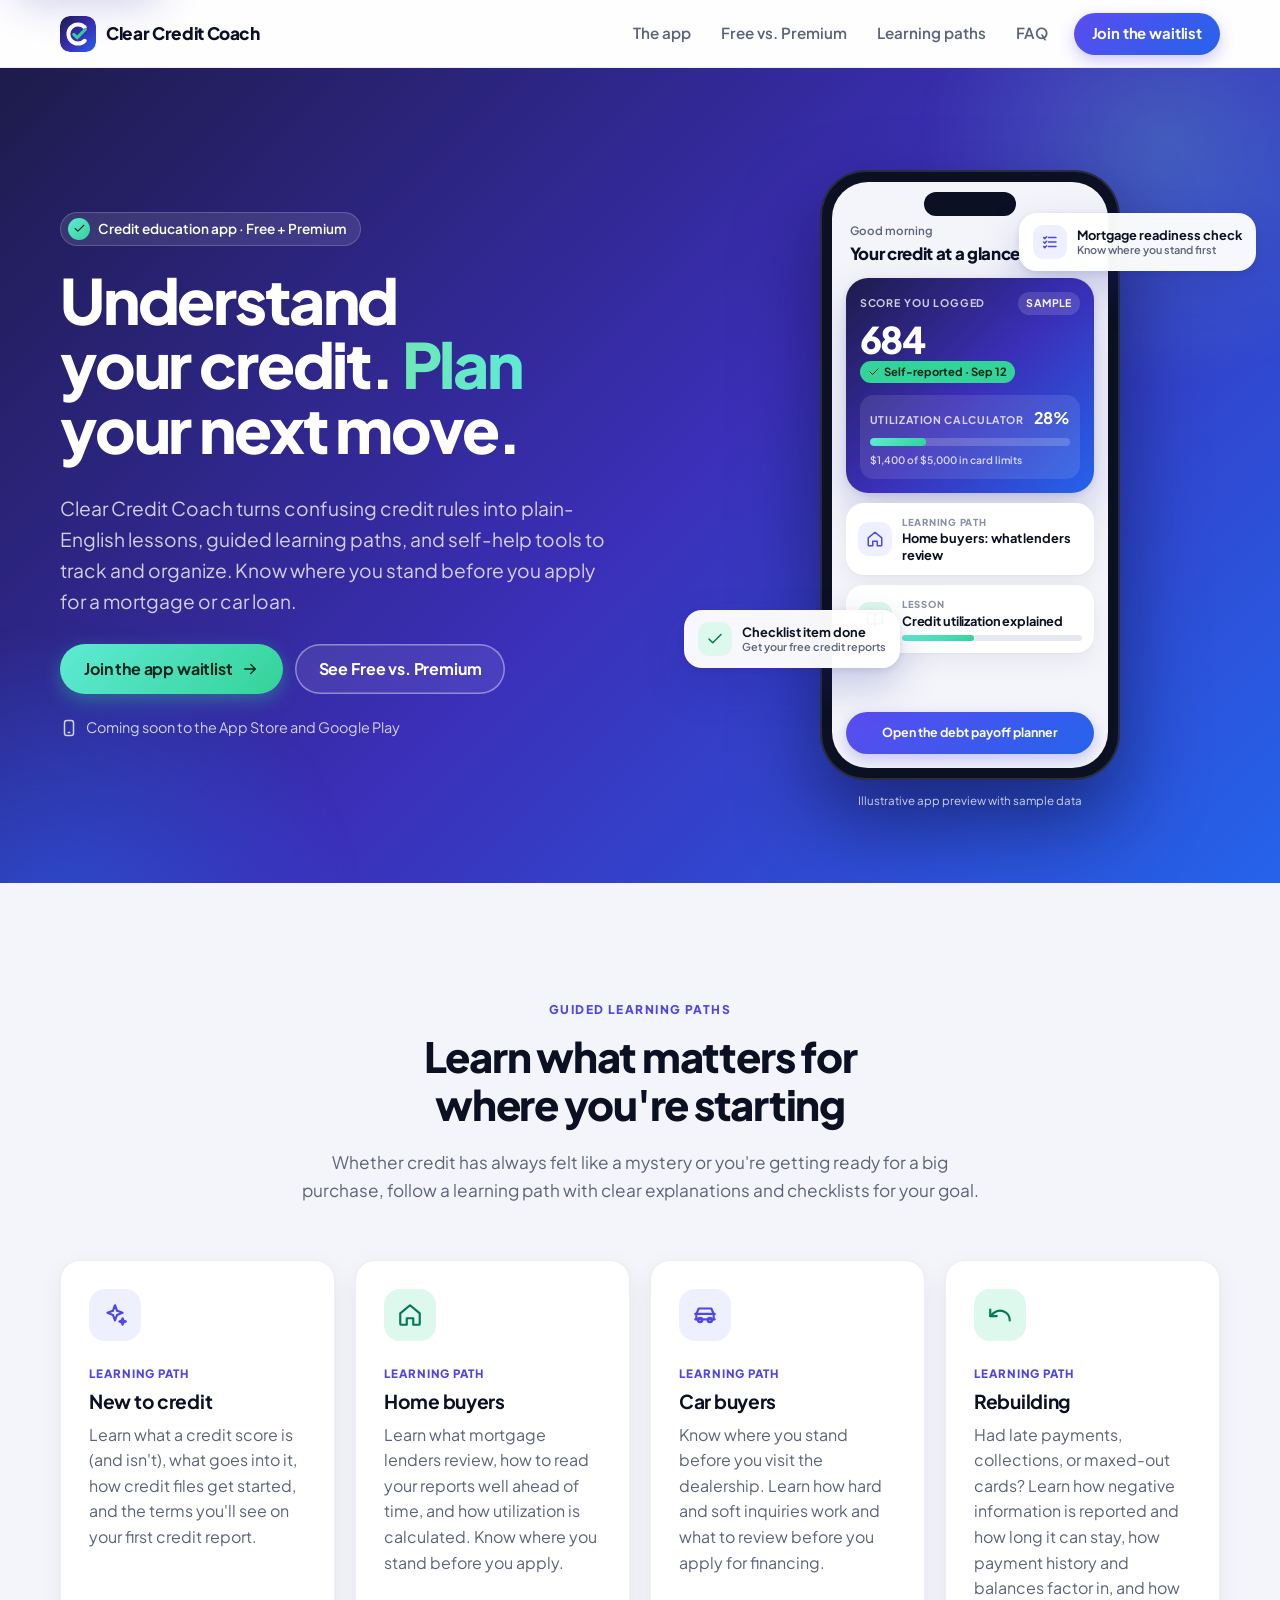
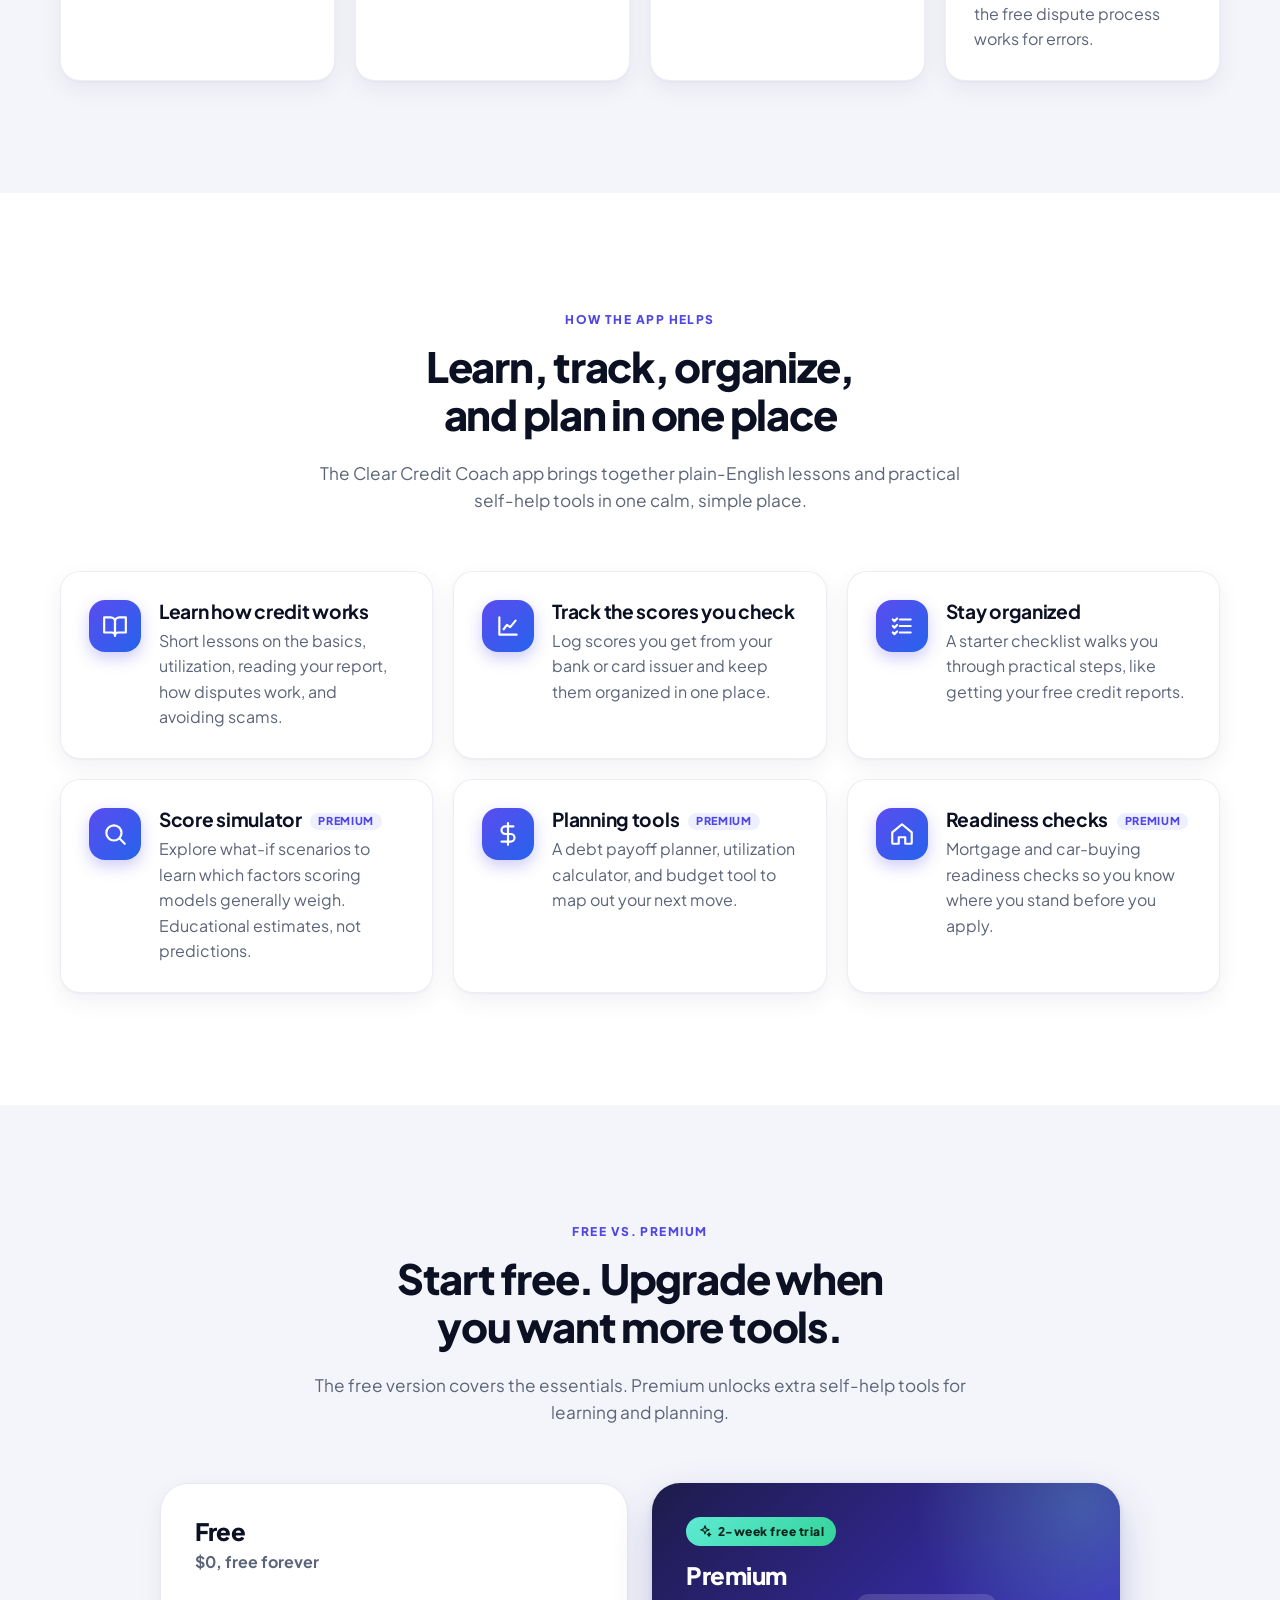
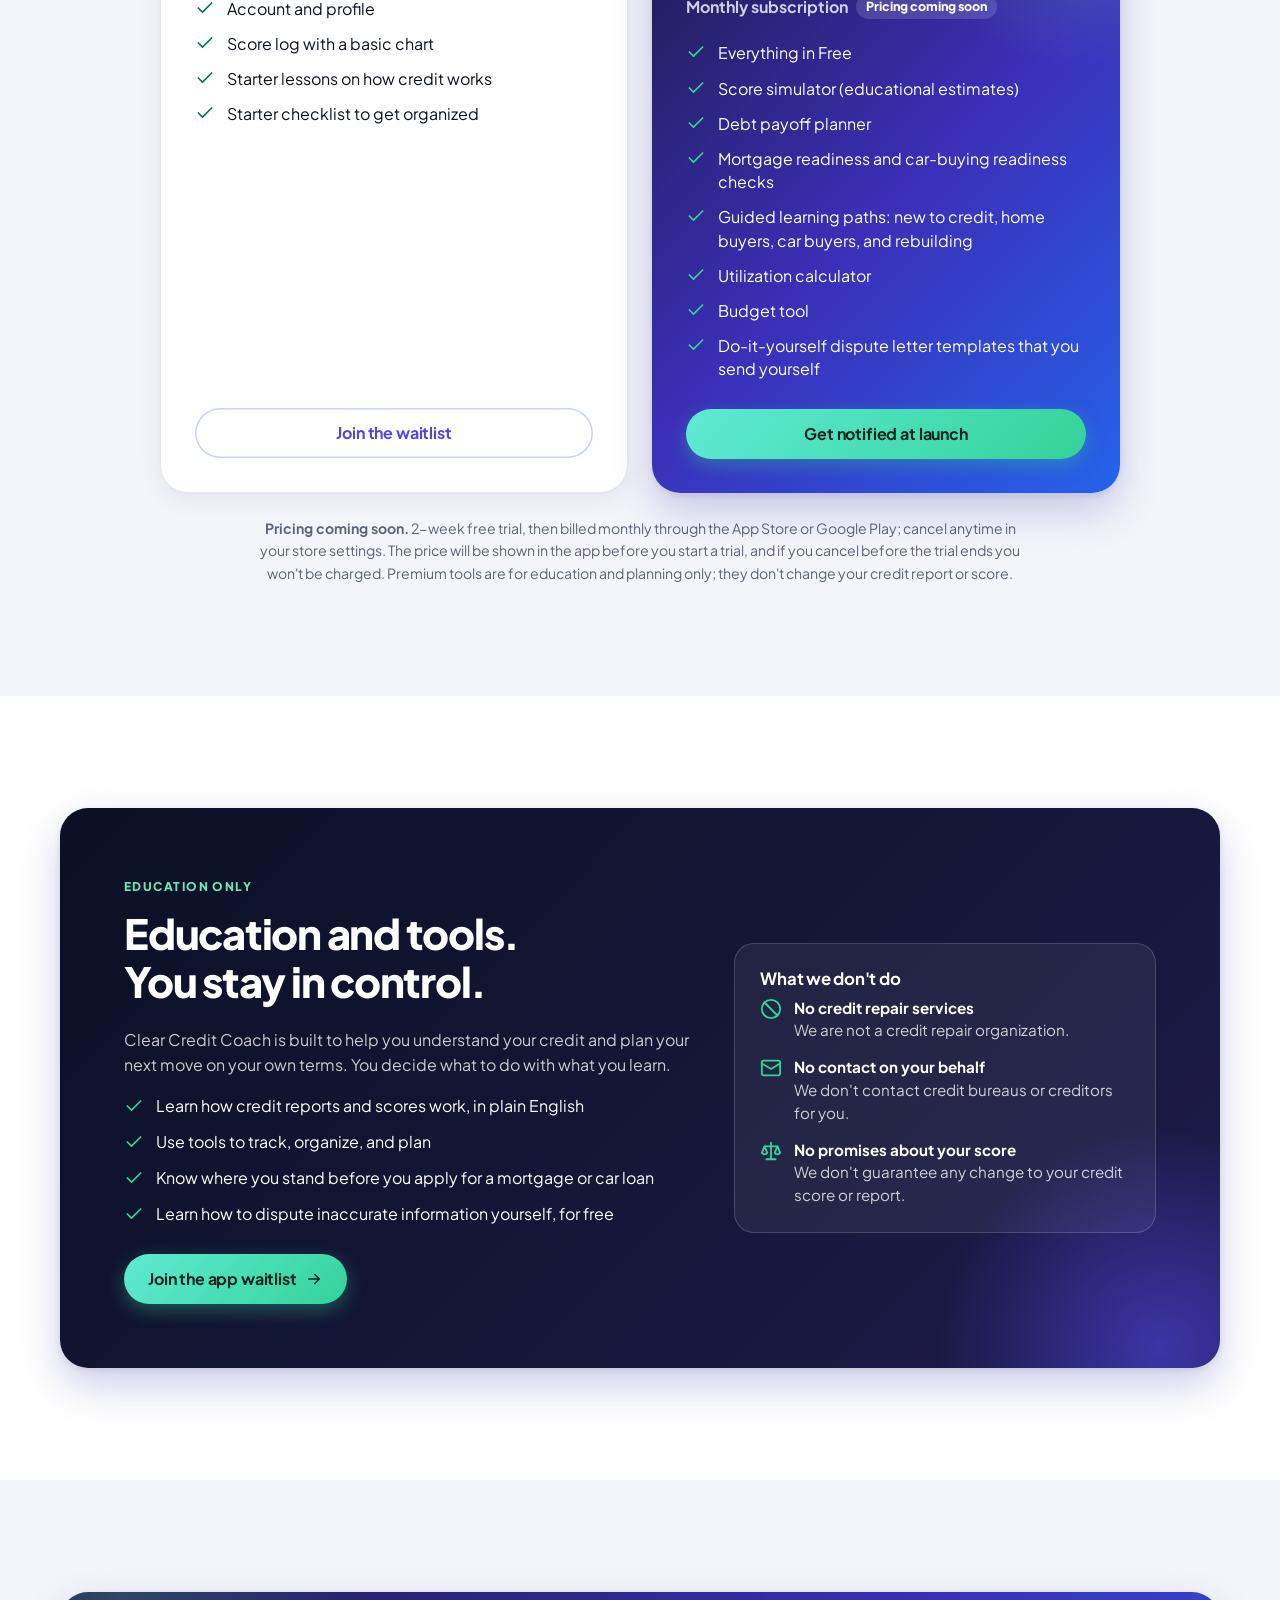
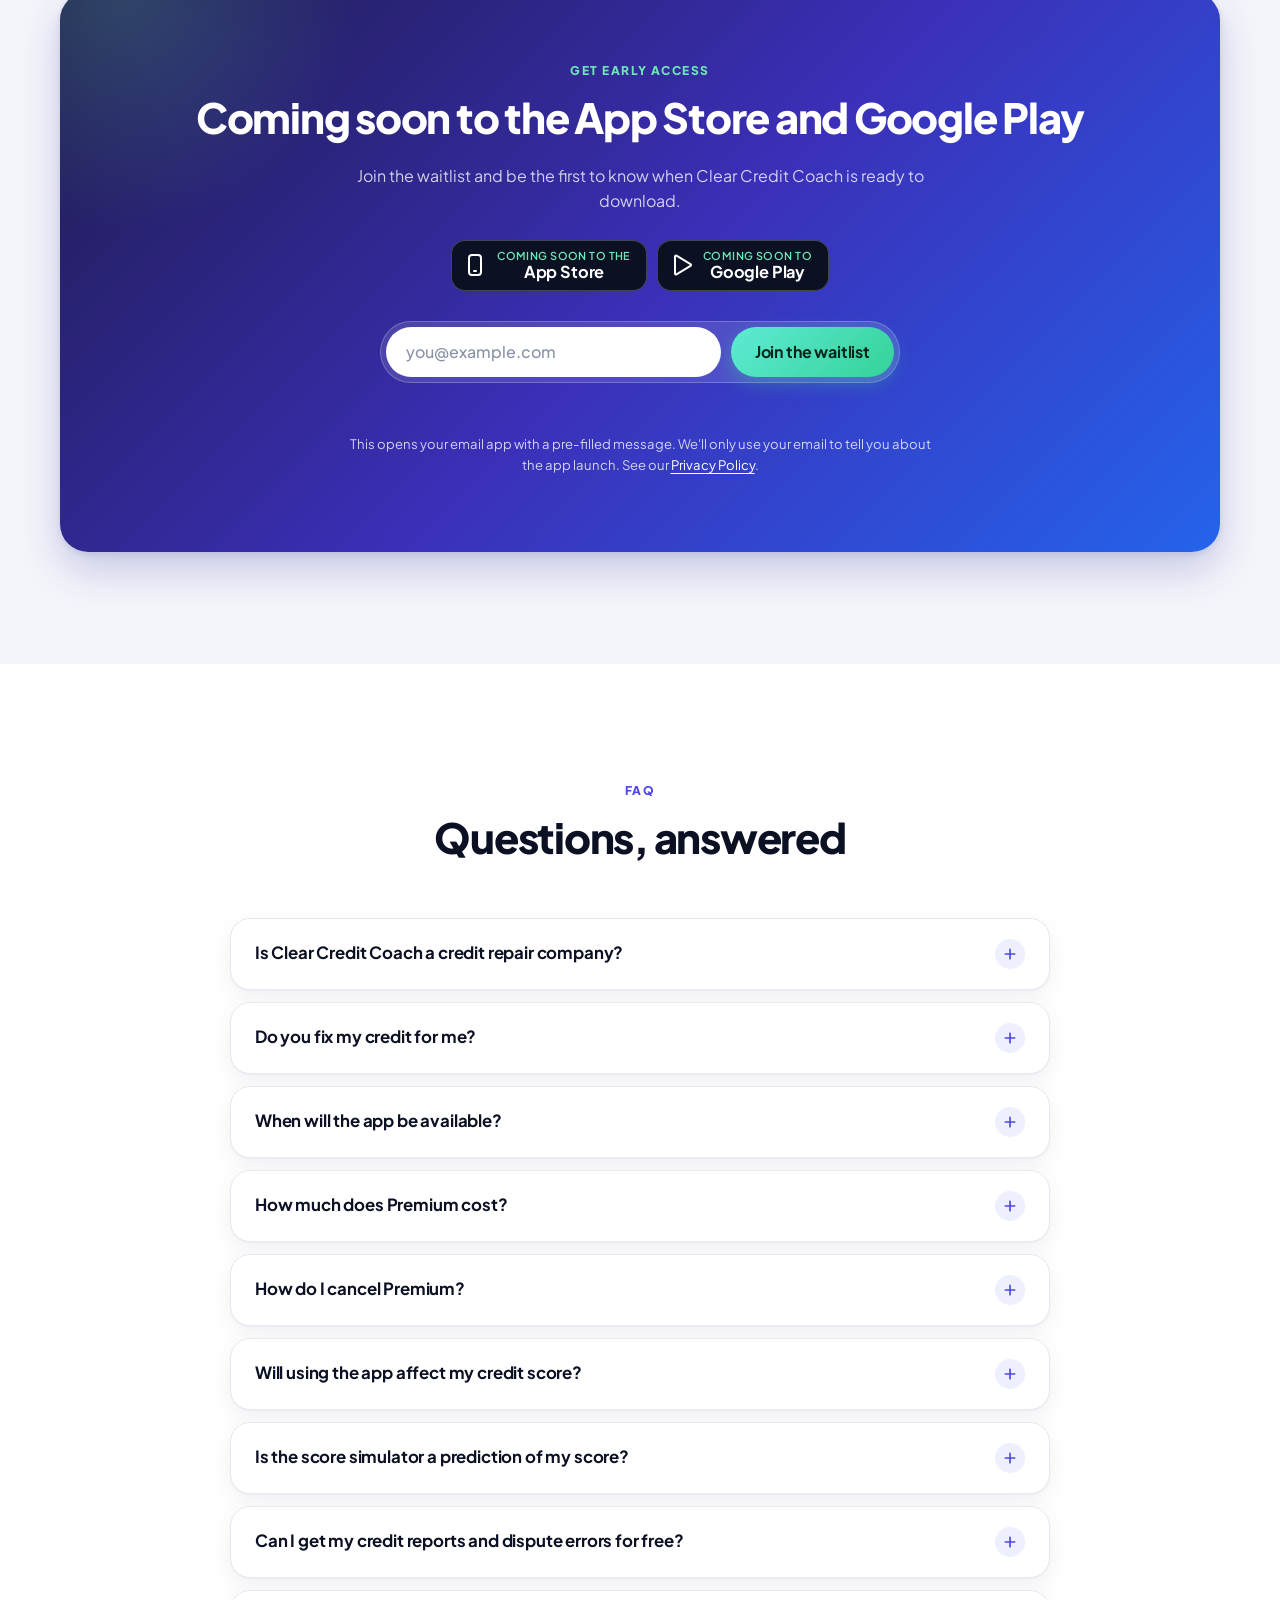
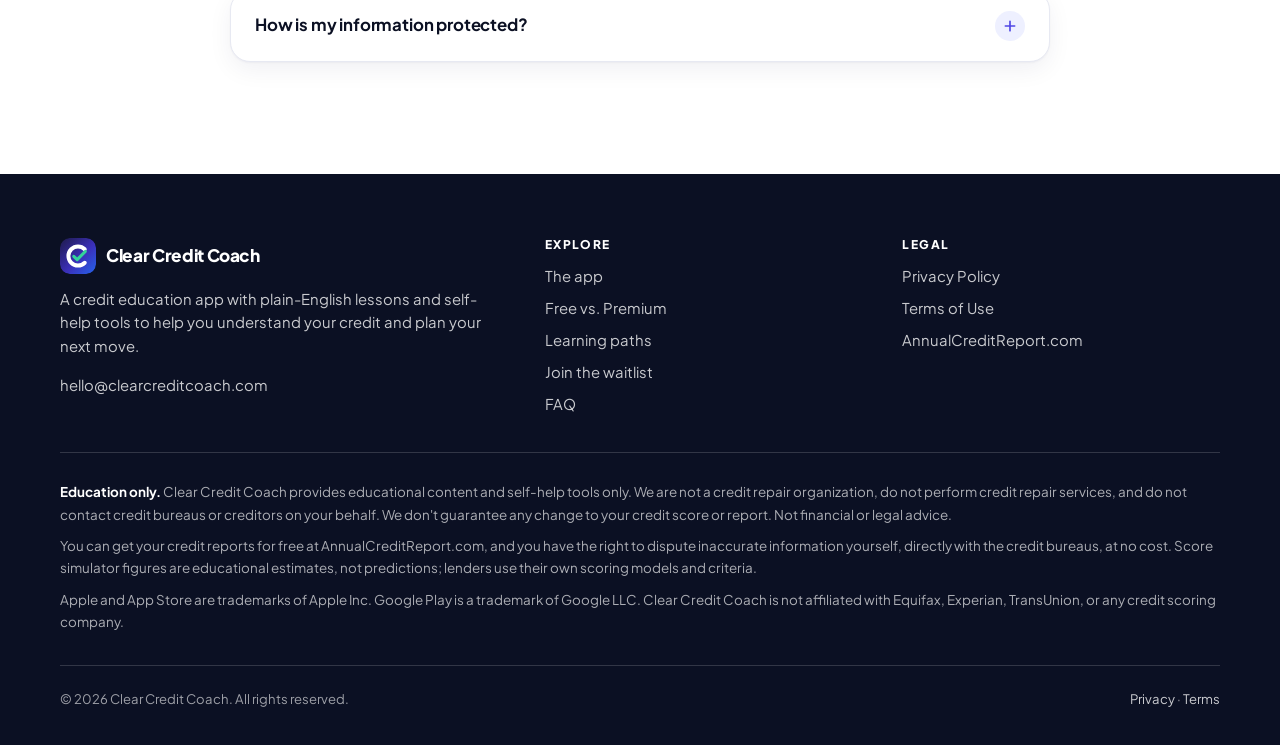
==== commit 8734992f: "Education-only rework: remove coaching, outcome-free copy, Free vs Premium tools, disclaimer - Retir" ====
--- a/index.html
+++ b/index.html
@@ -3,24 +3,24 @@
 <head>
 <meta charset="utf-8">
 <meta name="viewport" content="width=device-width, initial-scale=1, viewport-fit=cover">
-<title>Clear Credit Coach | Understand, build, and rebuild your credit</title>
-<meta name="description" content="Plain-English credit education, a step-by-step plan, and simple tools to track your progress. Plus optional 1-on-1 credit coaching. App coming soon to iOS and Android.">
+<title>Clear Credit Coach | Understand your credit. Plan your next move.</title>
+<meta name="description" content="A credit education app with plain-English lessons, guided learning paths, and self-help tools to track, organize, and plan. Free, with an optional Premium subscription. Coming soon to iOS and Android.">
 <link rel="canonical" href="https://clearcreditcoach.com/">
 <meta name="theme-color" content="#1E1B4B">
 <meta name="color-scheme" content="light">
 <meta property="og:type" content="website">
 <meta property="og:site_name" content="Clear Credit Coach">
-<meta property="og:title" content="Clear Credit Coach | Understand, build, and rebuild your credit">
-<meta property="og:description" content="Plain-English credit education, a step-by-step plan, and simple tools to track your progress. Plus optional 1-on-1 credit coaching. App coming soon to iOS and Android.">
+<meta property="og:title" content="Clear Credit Coach | Understand your credit. Plan your next move.">
+<meta property="og:description" content="A credit education app with plain-English lessons, guided learning paths, and self-help tools to track, organize, and plan. Free, with an optional Premium subscription. Coming soon to iOS and Android.">
 <meta property="og:url" content="https://clearcreditcoach.com/">
 <meta property="og:image" content="https://clearcreditcoach.com/assets/img/og-image.jpg">
 <meta property="og:image:width" content="1200">
 <meta property="og:image:height" content="630">
-<meta property="og:image:alt" content="Clear Credit Coach: Understand, build, and rebuild your credit">
+<meta property="og:image:alt" content="Clear Credit Coach: Understand your credit. Plan your next move.">
 <meta property="og:locale" content="en_US">
 <meta name="twitter:card" content="summary_large_image">
-<meta name="twitter:title" content="Clear Credit Coach | Understand, build, and rebuild your credit">
-<meta name="twitter:description" content="Plain-English credit education, a step-by-step plan, and simple tools to track your progress. Plus optional 1-on-1 credit coaching. App coming soon to iOS and Android.">
+<meta name="twitter:title" content="Clear Credit Coach | Understand your credit. Plan your next move.">
+<meta name="twitter:description" content="A credit education app with plain-English lessons, guided learning paths, and self-help tools to track, organize, and plan. Free, with an optional Premium subscription. Coming soon to iOS and Android.">
 <meta name="twitter:image" content="https://clearcreditcoach.com/assets/img/og-image.jpg">
 <link rel="icon" href="assets/img/favicon.svg" type="image/svg+xml">
 <link rel="icon" href="assets/img/favicon-32.png" sizes="32x32" type="image/png">
@@ -29,7 +29,7 @@
 <link rel="preload" href="assets/fonts/plus-jakarta-sans-latin-var.woff2" as="font" type="font/woff2" crossorigin>
 <link rel="stylesheet" href="assets/css/styles.css">
 <script src="assets/js/main.js" defer></script>
-<script type="application/ld+json">{"@context":"https://schema.org","@graph":[{"@type":"Organization","@id":"https://clearcreditcoach.com/#org","name":"Clear Credit Coach","url":"https://clearcreditcoach.com/","logo":"https://clearcreditcoach.com/assets/img/icon-512.png","email":"hello@clearcreditcoach.com"},{"@type":"WebSite","@id":"https://clearcreditcoach.com/#website","url":"https://clearcreditcoach.com/","name":"Clear Credit Coach","publisher":{"@id":"https://clearcreditcoach.com/#org"}},{"@type":"FAQPage","mainEntity":[{"@type":"Question","name":"Is Clear Credit Coach a credit repair company?","acceptedAnswer":{"@type":"Answer","text":"The Clear Credit Coach app is credit education and self-help tools only. It does not dispute items, contact creditors, or contact credit bureaus for you.1-on-1 coaching is a separate service. Because coaching can include help with disputing inaccurate information, it is offered under a written agreement that follows the federal Credit Repair Organizations Act: no fees before services are performed, and a 3-business-day right to cancel. Learn about coaching."}},{"@type":"Question","name":"When will the app be available?","acceptedAnswer":{"@type":"Answer","text":"The app is coming soon to the App Store and Google Play. Join the waitlist and we'll let you know when it's ready to download."}},{"@type":"Question","name":"How much does Premium cost?","acceptedAnswer":{"@type":"Answer","text":"Pricing is coming soon. Premium will start with a 2-week free trial and then renew monthly. It will be billed through your Apple App Store or Google Play account, and the price will be shown in the app before you start a trial. You can cancel anytime in your store account settings. Cancel before the trial ends and you won't be charged."}},{"@type":"Question","name":"Will using the app affect my credit score?","acceptedAnswer":{"@type":"Answer","text":"No. The app does not pull your credit. You enter scores you've gotten elsewhere, such as from your bank, card issuer, or a credit monitoring service. Checking your own credit is a soft inquiry and does not affect your scores."}},{"@type":"Question","name":"Can you remove negative items or guarantee a higher score?","acceptedAnswer":{"@type":"Answer","text":"No. Nobody can legally remove accurate, timely, verifiable information from your credit report, and we don't guarantee any particular result. What we can do is help you understand your reports, spot information that may be inaccurate, and build habits that matter over time."}},{"@type":"Question","name":"Can I do this myself for free?","acceptedAnswer":{"@type":"Answer","text":"Yes. You can get free credit reports at AnnualCreditReport.com, and you have the right to dispute inaccurate information directly with the credit bureaus at no cost. The app is designed to teach you how."}},{"@type":"Question","name":"How is my information protected?","acceptedAnswer":{"@type":"Answer","text":"Documents you upload are kept in private storage that only you and your coach can access, and data is encrypted in transit. We don't sell your personal information and we don't show ads. Read the Privacy Policy for details."}},{"@type":"Question","name":"How does billing for 1-on-1 coaching work?","acceptedAnswer":{"@type":"Answer","text":"Coaching is booked and billed on this website, separately from the app. You're never charged before services are performed: you're invoiced only after the work for a given period is complete. Every client gets a written agreement first, and you can cancel within 3 business days of signing at no cost."}}]}]}</script>
+<script type="application/ld+json">{"@context":"https://schema.org","@graph":[{"@type":"Organization","@id":"https://clearcreditcoach.com/#org","name":"Clear Credit Coach","url":"https://clearcreditcoach.com/","logo":"https://clearcreditcoach.com/assets/img/icon-512.png","email":"hello@clearcreditcoach.com"},{"@type":"WebSite","@id":"https://clearcreditcoach.com/#website","url":"https://clearcreditcoach.com/","name":"Clear Credit Coach","publisher":{"@id":"https://clearcreditcoach.com/#org"}},{"@type":"FAQPage","mainEntity":[{"@type":"Question","name":"Is Clear Credit Coach a credit repair company?","acceptedAnswer":{"@type":"Answer","text":"No. Clear Credit Coach provides educational content and self-help tools only. We are not a credit repair organization, do not perform credit repair services, and do not contact credit bureaus or creditors on your behalf. We don't guarantee any change to your credit score or report. Not financial or legal advice.The app teaches how credit reports and scores work and gives you tools to track, organize, and plan. You decide what to do with what you learn."}},{"@type":"Question","name":"Do you fix my credit for me?","acceptedAnswer":{"@type":"Answer","text":"No. We don't do anything to your credit on your behalf, and we don't contact the credit bureaus or your creditors for you. If you find information on your credit report that you believe is inaccurate, you can dispute it yourself, for free, directly with the credit bureaus (Equifax, Experian, and TransUnion) and with the company that reported it.Premium includes lessons on how the dispute process works and do-it-yourself dispute letter templates. You decide whether to use them, and you send them yourself. Accurate, timely information can legally stay on a credit report."}},{"@type":"Question","name":"When will the app be available?","acceptedAnswer":{"@type":"Answer","text":"The app is coming soon to the App Store and Google Play. Join the waitlist and we'll let you know when it's ready to download."}},{"@type":"Question","name":"How much does Premium cost?","acceptedAnswer":{"@type":"Answer","text":"Pricing is coming soon. Premium starts with a 2-week free trial, then is billed monthly through the App Store or Google Play. The price will be shown in the app before you start a trial. You can cancel anytime in your store settings; cancel before the trial ends and you won't be charged."}},{"@type":"Question","name":"How do I cancel Premium?","acceptedAnswer":{"@type":"Answer","text":"Premium is managed by Apple or Google, so you cancel in your Apple ID subscription settings or your Google Play subscriptions. Cancellation takes effect at the end of the current billing period. Deleting the app or your account does not cancel your subscription."}},{"@type":"Question","name":"Will using the app affect my credit score?","acceptedAnswer":{"@type":"Answer","text":"No. The app does not pull your credit. You enter scores you've gotten elsewhere, such as from your bank, card issuer, or a credit monitoring service. Checking your own credit is a soft inquiry and does not affect your scores."}},{"@type":"Question","name":"Is the score simulator a prediction of my score?","acceptedAnswer":{"@type":"Answer","text":"No. The score simulator is a learning tool. It shows educational estimates of how common credit scoring factors generally work in hypothetical scenarios. Real scores are calculated by scoring models using your full credit reports, vary by model and bureau, and may differ from any estimate."}},{"@type":"Question","name":"Can I get my credit reports and dispute errors for free?","acceptedAnswer":{"@type":"Answer","text":"Yes. You can get free credit reports at AnnualCreditReport.com, and you have the right to dispute inaccurate information directly with the credit bureaus at no cost. You never need to pay anyone to do this. The app's lessons explain how the process works."}},{"@type":"Question","name":"How is my information protected?","acceptedAnswer":{"@type":"Answer","text":"Your data is encrypted in transit and protected by access controls so that only you can see what you enter. We don't sell your personal information and we don't show ads. Read the Privacy Policy for details."}}]}]}</script>
 </head>
 <body>
 <a class="skip-link" href="#main">Skip to content</a>
@@ -43,7 +43,7 @@
     <nav id="site-nav" class="nav" aria-label="Main">
       <a href="#app">The app</a>
       <a href="#plans">Free vs. Premium</a>
-      <a href="coaching/"><span class="nw">1-on-1</span> coaching</a>
+      <a href="#paths">Learning paths</a>
       <a href="#faq">FAQ</a>
       <a class="btn btn--primary btn--sm" href="#waitlist">Join the waitlist</a>
     </nav>
@@ -55,12 +55,12 @@
 <section class="hero" aria-labelledby="hero-title">
   <div class="container hero-inner">
     <div>
-      <span class="pill"><span class="dot"><svg viewBox="0 0 24 24" fill="none" stroke="currentColor" stroke-width="2" stroke-linecap="round" stroke-linejoin="round" aria-hidden="true" focusable="false"><path d="M20 6 9 17l-5-5"/></svg></span><span>Credit education app + <span class="nw">1-on-1</span> coaching</span></span>
-      <h1 id="hero-title">Understand, build, and <span class="hl">rebuild</span> your credit</h1>
-      <p class="lead">Clear Credit Coach turns confusing credit rules into plain-English lessons, a step-by-step plan, and simple tools to track your progress. Want a guide along the way? Work <span class="nw">1-on-1</span> with a coach.</p>
+      <span class="pill"><span class="dot"><svg viewBox="0 0 24 24" fill="none" stroke="currentColor" stroke-width="2" stroke-linecap="round" stroke-linejoin="round" aria-hidden="true" focusable="false"><path d="M20 6 9 17l-5-5"/></svg></span><span>Credit education app &middot; Free + Premium</span></span>
+      <h1 id="hero-title">Understand your credit. <span class="hl">Plan</span> your next move.</h1>
+      <p class="lead">Clear Credit Coach turns confusing credit rules into plain-English lessons, guided learning paths, and self-help tools to track and organize. Know where you stand before you apply for a mortgage or car loan.</p>
       <div class="btn-row">
         <a class="btn btn--mint" href="#waitlist">Join the app waitlist <svg viewBox="0 0 24 24" fill="none" stroke="currentColor" stroke-width="2" stroke-linecap="round" stroke-linejoin="round" aria-hidden="true" focusable="false"><path d="M5 12h14M13 6l6 6-6 6"/></svg></a>
-        <a class="btn btn--ghost-light" href="coaching/">Explore 1-on-1 coaching</a>
+        <a class="btn btn--ghost-light" href="#plans">See Free vs. Premium</a>
       </div>
       <div class="hero-note"><svg viewBox="0 0 24 24" fill="none" stroke="currentColor" stroke-width="2" stroke-linecap="round" stroke-linejoin="round" aria-hidden="true" focusable="false" width="18" height="18"><rect x="6" y="2" width="12" height="20" rx="3"/><path d="M11 18h2"/></svg><span>Coming soon to the App Store and Google Play</span></div>
     </div>
@@ -70,59 +70,55 @@
         <div class="phone-screen">
           <div class="m-greet">Good morning<b>Your credit at a glance</b></div>
           <div class="m-score">
-            <div class="m-score-top"><span>Latest score</span><span class="m-chip">Sample</span></div>
+            <div class="m-score-top"><span>Score you logged</span><span class="m-chip">Sample</span></div>
             <div class="m-score-num">684</div>
-            <span class="m-score-delta"><svg viewBox="0 0 24 24" fill="none" stroke="currentColor" stroke-width="2" stroke-linecap="round" stroke-linejoin="round" aria-hidden="true" focusable="false" width="12" height="12"><path d="M3 17l6-6 4 4 8-8"/><path d="M14 7h7v7"/></svg> +22 since you started</span>
-            <svg class="m-chart" viewBox="0 0 260 70" preserveAspectRatio="none">
-              <defs><linearGradient id="mfill" x1="0" y1="0" x2="0" y2="1"><stop offset="0" stop-color="#6EE7B7" stop-opacity=".55"/><stop offset="1" stop-color="#6EE7B7" stop-opacity="0"/></linearGradient></defs>
-              <path d="M0 58 C30 56 45 50 70 47 S115 44 140 36 S185 28 210 22 S245 12 260 9 L260 70 L0 70 Z" fill="url(#mfill)"/>
-              <path d="M0 58 C30 56 45 50 70 47 S115 44 140 36 S185 28 210 22 S245 12 260 9" fill="none" stroke="#6EE7B7" stroke-width="3" stroke-linecap="round"/>
-            </svg>
+            <span class="m-score-delta"><svg viewBox="0 0 24 24" fill="none" stroke="currentColor" stroke-width="2" stroke-linecap="round" stroke-linejoin="round" aria-hidden="true" focusable="false" width="12" height="12"><path d="M20 6 9 17l-5-5"/></svg> Self-reported &middot; Sep 12</span>
+            <div class="m-util"><div class="m-util-top"><span>Utilization calculator</span><b>28%</b></div><div class="m-util-bar"><span style="width:28%"></span></div><small>$1,400 of $5,000 in card limits</small></div>
           </div>
-          <div class="m-card"><div class="m-icon"><svg viewBox="0 0 24 24" fill="none" stroke="currentColor" stroke-width="2" stroke-linecap="round" stroke-linejoin="round" aria-hidden="true" focusable="false"><path d="M10 6h10M10 12h10M10 18h10"/><path d="M3.5 6l1.5 1.5L7.5 5M3.5 12l1.5 1.5L7.5 11M3.5 18l1.5 1.5L7.5 17"/></svg></div><div><div class="m-label">Next step</div><div class="m-title">Get your free credit reports</div></div></div>
+          <div class="m-card"><div class="m-icon"><svg viewBox="0 0 24 24" fill="none" stroke="currentColor" stroke-width="2" stroke-linecap="round" stroke-linejoin="round" aria-hidden="true" focusable="false"><path d="M3 10.5 12 3l9 7.5V20a1 1 0 0 1-1 1h-5v-6h-6v6H4a1 1 0 0 1-1-1z"/></svg></div><div><div class="m-label">Learning path</div><div class="m-title">Home buyers: what lenders review</div></div></div>
           <div class="m-card"><div class="m-icon m-icon--mint"><svg viewBox="0 0 24 24" fill="none" stroke="currentColor" stroke-width="2" stroke-linecap="round" stroke-linejoin="round" aria-hidden="true" focusable="false"><path d="M2 4h6a4 4 0 0 1 4 4v13a3 3 0 0 0-3-3H2z"/><path d="M22 4h-6a4 4 0 0 0-4 4v13a3 3 0 0 1 3-3h7z"/></svg></div><div style="flex:1"><div class="m-label">Lesson</div><div class="m-title">Credit utilization explained</div><div class="m-progress"><span></span></div></div></div>
-          <div class="m-btn">Book <span class="nw">1-on-1</span> coaching</div>
+          <div class="m-btn">Open the debt payoff planner</div>
         </div>
       </div>
-      <div class="float-card float-card--a"><div class="m-icon m-icon--mint"><svg viewBox="0 0 24 24" fill="none" stroke="currentColor" stroke-width="2" stroke-linecap="round" stroke-linejoin="round" aria-hidden="true" focusable="false"><path d="M20 6 9 17l-5-5"/></svg></div><div>Task complete<small>Turn on autopay</small></div></div>
-      <div class="float-card float-card--b"><div class="m-icon"><svg viewBox="0 0 24 24" fill="none" stroke="currentColor" stroke-width="2" stroke-linecap="round" stroke-linejoin="round" aria-hidden="true" focusable="false"><path d="M12 22s8-4 8-10V5l-8-3-8 3v7c0 6 8 10 8 10z"/><path d="M9 12l2 2 4-4"/></svg></div><div>Private documents<small>Only you and your coach</small></div></div>
+      <div class="float-card float-card--a"><div class="m-icon m-icon--mint"><svg viewBox="0 0 24 24" fill="none" stroke="currentColor" stroke-width="2" stroke-linecap="round" stroke-linejoin="round" aria-hidden="true" focusable="false"><path d="M20 6 9 17l-5-5"/></svg></div><div>Checklist item done<small>Get your free credit reports</small></div></div>
+      <div class="float-card float-card--b"><div class="m-icon"><svg viewBox="0 0 24 24" fill="none" stroke="currentColor" stroke-width="2" stroke-linecap="round" stroke-linejoin="round" aria-hidden="true" focusable="false"><path d="M10 6h10M10 12h10M10 18h10"/><path d="M3.5 6l1.5 1.5L7.5 5M3.5 12l1.5 1.5L7.5 11M3.5 18l1.5 1.5L7.5 17"/></svg></div><div>Mortgage readiness check<small>Know where you stand first</small></div></div>
       <span class="sample-tag">Illustrative app preview with sample data</span>
     </div>
   </div>
 </section>
 
-<!-- ============ AUDIENCES ============ -->
-<section class="section" id="audiences" aria-labelledby="aud-title">
+<!-- ============ LEARNING PATHS ============ -->
+<section class="section" id="paths" aria-labelledby="aud-title">
   <div class="container">
     <div class="section-head">
-      <span class="eyebrow">Wherever you're starting</span>
-      <h2 id="aud-title">Credit help for the moment you're in</h2>
-      <p>Whether credit has always felt like a mystery or you're getting ready for a big purchase, you'll get clear explanations and next steps that fit your goal.</p>
+      <span class="eyebrow">Guided learning paths</span>
+      <h2 id="aud-title">Learn what matters for where you're starting</h2>
+      <p>Whether credit has always felt like a mystery or you're getting ready for a big purchase, follow a learning path with clear explanations and checklists for your goal.</p>
     </div>
     <div class="grid grid-4">
       <article class="card audience-card">
         <div class="icon-tile"><svg viewBox="0 0 24 24" fill="none" stroke="currentColor" stroke-width="2" stroke-linecap="round" stroke-linejoin="round" aria-hidden="true" focusable="false"><path d="M12 3l1.9 5.1L19 10l-5.1 1.9L12 17l-1.9-5.1L5 10l5.1-1.9z"/><path d="M19 15l.8 2.2L22 18l-2.2.8L19 21l-.8-2.2L16 18l2.2-.8z"/></svg></div>
-        <span class="tag">First-time credit</span>
+        <span class="tag">Learning path</span>
         <h3>New to credit</h3>
-        <p>Learn what a credit score is (and isn't), what goes into it, and how to start building credit from a thin file without getting overwhelmed.</p>
+        <p>Learn what a credit score is (and isn't), what goes into it, how credit files get started, and the terms you'll see on your first credit report.</p>
       </article>
       <article class="card audience-card">
         <div class="icon-tile icon-tile--mint"><svg viewBox="0 0 24 24" fill="none" stroke="currentColor" stroke-width="2" stroke-linecap="round" stroke-linejoin="round" aria-hidden="true" focusable="false"><path d="M3 10.5 12 3l9 7.5V20a1 1 0 0 1-1 1h-5v-6h-6v6H4a1 1 0 0 1-1-1z"/></svg></div>
-        <span class="tag">Buying a home</span>
-        <h3>Getting mortgage-ready</h3>
-        <p>Lenders review your credit when you apply for a mortgage. Check your reports for errors well ahead of time, understand utilization, and avoid surprises.</p>
+        <span class="tag">Learning path</span>
+        <h3>Home buyers</h3>
+        <p>Learn what mortgage lenders review, how to read your reports well ahead of time, and how utilization is calculated. Know where you stand before you apply.</p>
       </article>
       <article class="card audience-card">
         <div class="icon-tile"><svg viewBox="0 0 24 24" fill="none" stroke="currentColor" stroke-width="2" stroke-linecap="round" stroke-linejoin="round" aria-hidden="true" focusable="false"><path d="M4 16v-5l2.2-5h11.6L20 11v5"/><path d="M3 11h18"/><path d="M3 16h18"/><circle cx="7.5" cy="16.5" r="2"/><circle cx="16.5" cy="16.5" r="2"/></svg></div>
-        <span class="tag">Buying a car</span>
-        <h3>Shopping for an auto loan</h3>
+        <span class="tag">Learning path</span>
+        <h3>Car buyers</h3>
         <p>Know where you stand before you visit the dealership. Learn how hard and soft inquiries work and what to review before you apply for financing.</p>
       </article>
       <article class="card audience-card">
-        <div class="icon-tile icon-tile--mint"><svg viewBox="0 0 24 24" fill="none" stroke="currentColor" stroke-width="2" stroke-linecap="round" stroke-linejoin="round" aria-hidden="true" focusable="false"><path d="M3 17l6-6 4 4 8-8"/><path d="M14 7h7v7"/></svg></div>
-        <span class="tag">Rebuilding</span>
-        <h3>Rebuilding damaged credit</h3>
-        <p>Late payments, collections, or maxed-out cards? Focus on what you can control: protect your payment history, lower balances, and dispute real errors yourself.</p>
+        <div class="icon-tile icon-tile--mint"><svg viewBox="0 0 24 24" fill="none" stroke="currentColor" stroke-width="2" stroke-linecap="round" stroke-linejoin="round" aria-hidden="true" focusable="false"><path d="M3 7v6h6"/><path d="M21 17a9 9 0 0 0-15-6.7L3 13"/></svg></div>
+        <span class="tag">Learning path</span>
+        <h3>Rebuilding</h3>
+        <p>Had late payments, collections, or maxed-out cards? Learn how negative information is reported and how long it can stay, how payment history and balances factor in, and how the free dispute process works for errors.</p>
       </article>
     </div>
   </div>
@@ -133,16 +129,16 @@
   <div class="container">
     <div class="section-head">
       <span class="eyebrow">How the app helps</span>
-      <h2 id="app-title">Your credit, explained, organized, and on track</h2>
-      <p>The Clear Credit Coach app brings together the lessons, plan, and tools you need in one calm, simple place.</p>
+      <h2 id="app-title">Learn, track, organize, and plan in one place</h2>
+      <p>The Clear Credit Coach app brings together plain-English lessons and practical self-help tools in one calm, simple place.</p>
     </div>
     <div class="grid grid-3">
-      <div class="card feature"><div class="icon-tile icon-tile--grad"><svg viewBox="0 0 24 24" fill="none" stroke="currentColor" stroke-width="2" stroke-linecap="round" stroke-linejoin="round" aria-hidden="true" focusable="false"><path d="M4 4v16h16"/><path d="M8 15l3-4 3 2 5-6"/></svg></div><div><h3>Track your scores</h3><p>Log scores as you check them and see your trend toward a goal you set.</p></div></div>
-      <div class="card feature"><div class="icon-tile icon-tile--grad"><svg viewBox="0 0 24 24" fill="none" stroke="currentColor" stroke-width="2" stroke-linecap="round" stroke-linejoin="round" aria-hidden="true" focusable="false"><path d="M2 4h6a4 4 0 0 1 4 4v13a3 3 0 0 0-3-3H2z"/><path d="M22 4h-6a4 4 0 0 0-4 4v13a3 3 0 0 1 3-3h7z"/></svg></div><div><h3>Learn in plain English</h3><p>Short lessons on the basics, utilization, reading your report, disputing errors, and avoiding scams.</p></div></div>
-      <div class="card feature"><div class="icon-tile icon-tile--grad"><svg viewBox="0 0 24 24" fill="none" stroke="currentColor" stroke-width="2" stroke-linecap="round" stroke-linejoin="round" aria-hidden="true" focusable="false"><path d="M10 6h10M10 12h10M10 18h10"/><path d="M3.5 6l1.5 1.5L7.5 5M3.5 12l1.5 1.5L7.5 11M3.5 18l1.5 1.5L7.5 17"/></svg></div><div><h3>Follow a step-by-step plan</h3><p>Start with a free checklist, or unlock a personalized action plan matched to your goals.</p></div></div>
-      <div class="card feature"><div class="icon-tile icon-tile--grad"><svg viewBox="0 0 24 24" fill="none" stroke="currentColor" stroke-width="2" stroke-linecap="round" stroke-linejoin="round" aria-hidden="true" focusable="false"><path d="M14 3H6a2 2 0 0 0-2 2v14a2 2 0 0 0 2 2h12a2 2 0 0 0 2-2V9z"/><path d="M14 3v6h6"/><rect x="8.5" y="14" width="7" height="4.5" rx="1"/><path d="M10 14v-1.5a2 2 0 0 1 4 0V14"/></svg></div><div><h3>Keep documents secure <span class="badge-premium">Premium</span></h3><p>Upload credit reports and letters to private storage that only you and your coach can see.</p></div></div>
-      <div class="card feature"><div class="icon-tile icon-tile--grad"><svg viewBox="0 0 24 24" fill="none" stroke="currentColor" stroke-width="2" stroke-linecap="round" stroke-linejoin="round" aria-hidden="true" focusable="false"><path d="M6 8a6 6 0 0 1 12 0c0 7 3 9 3 9H3s3-2 3-9"/><path d="M10.3 21a1.94 1.94 0 0 0 3.4 0"/></svg></div><div><h3>Stay on track <span class="badge-premium">Premium</span></h3><p>Reminders for your tasks and score check-ins so progress doesn't slip.</p></div></div>
-      <div class="card feature"><div class="icon-tile icon-tile--grad"><svg viewBox="0 0 24 24" fill="none" stroke="currentColor" stroke-width="2" stroke-linecap="round" stroke-linejoin="round" aria-hidden="true" focusable="false"><path d="M16 21v-2a4 4 0 0 0-4-4H6a4 4 0 0 0-4 4v2"/><circle cx="9" cy="7" r="4"/><path d="M22 21v-2a4 4 0 0 0-3-3.87"/><path d="M16 3.13a4 4 0 0 1 0 7.75"/></svg></div><div><h3>Talk to a real coach</h3><p>Want personal help? Book <span class="nw">1-on-1</span> coaching from anywhere in the app.</p></div></div>
+      <div class="card feature"><div class="icon-tile icon-tile--grad"><svg viewBox="0 0 24 24" fill="none" stroke="currentColor" stroke-width="2" stroke-linecap="round" stroke-linejoin="round" aria-hidden="true" focusable="false"><path d="M2 4h6a4 4 0 0 1 4 4v13a3 3 0 0 0-3-3H2z"/><path d="M22 4h-6a4 4 0 0 0-4 4v13a3 3 0 0 1 3-3h7z"/></svg></div><div><h3>Learn how credit works</h3><p>Short lessons on the basics, utilization, reading your report, how disputes work, and avoiding scams.</p></div></div>
+      <div class="card feature"><div class="icon-tile icon-tile--grad"><svg viewBox="0 0 24 24" fill="none" stroke="currentColor" stroke-width="2" stroke-linecap="round" stroke-linejoin="round" aria-hidden="true" focusable="false"><path d="M4 4v16h16"/><path d="M8 15l3-4 3 2 5-6"/></svg></div><div><h3>Track the scores you check</h3><p>Log scores you get from your bank or card issuer and keep them organized in one place.</p></div></div>
+      <div class="card feature"><div class="icon-tile icon-tile--grad"><svg viewBox="0 0 24 24" fill="none" stroke="currentColor" stroke-width="2" stroke-linecap="round" stroke-linejoin="round" aria-hidden="true" focusable="false"><path d="M10 6h10M10 12h10M10 18h10"/><path d="M3.5 6l1.5 1.5L7.5 5M3.5 12l1.5 1.5L7.5 11M3.5 18l1.5 1.5L7.5 17"/></svg></div><div><h3>Stay organized</h3><p>A starter checklist walks you through practical steps, like getting your free credit reports.</p></div></div>
+      <div class="card feature"><div class="icon-tile icon-tile--grad"><svg viewBox="0 0 24 24" fill="none" stroke="currentColor" stroke-width="2" stroke-linecap="round" stroke-linejoin="round" aria-hidden="true" focusable="false"><circle cx="11" cy="11" r="7"/><path d="m21 21-4.3-4.3"/></svg></div><div><h3>Score simulator <span class="badge-premium">Premium</span></h3><p>Explore what-if scenarios to learn which factors scoring models generally weigh. Educational estimates, not predictions.</p></div></div>
+      <div class="card feature"><div class="icon-tile icon-tile--grad"><svg viewBox="0 0 24 24" fill="none" stroke="currentColor" stroke-width="2" stroke-linecap="round" stroke-linejoin="round" aria-hidden="true" focusable="false"><path d="M12 2v20"/><path d="M17 5H9.5a3.5 3.5 0 0 0 0 7h5a3.5 3.5 0 0 1 0 7H6"/></svg></div><div><h3>Planning tools <span class="badge-premium">Premium</span></h3><p>A debt payoff planner, utilization calculator, and budget tool to map out your next move.</p></div></div>
+      <div class="card feature"><div class="icon-tile icon-tile--grad"><svg viewBox="0 0 24 24" fill="none" stroke="currentColor" stroke-width="2" stroke-linecap="round" stroke-linejoin="round" aria-hidden="true" focusable="false"><path d="M3 10.5 12 3l9 7.5V20a1 1 0 0 1-1 1h-5v-6h-6v6H4a1 1 0 0 1-1-1z"/></svg></div><div><h3>Readiness checks <span class="badge-premium">Premium</span></h3><p>Mortgage and car-buying readiness checks so you know where you stand before you apply.</p></div></div>
     </div>
   </div>
 </section>
@@ -152,8 +148,8 @@
   <div class="container">
     <div class="section-head">
       <span class="eyebrow">Free vs. Premium</span>
-      <h2 id="plans-title">Start free. Upgrade when you're ready.</h2>
-      <p>The free version covers the essentials. Premium adds a personalized plan, secure uploads, and the full lesson library.</p>
+      <h2 id="plans-title">Start free. Upgrade when you want more tools.</h2>
+      <p>The free version covers the essentials. Premium unlocks extra self-help tools for learning and planning.</p>
     </div>
     <div class="plans">
       <article class="plan" aria-labelledby="plan-free">
@@ -161,12 +157,9 @@
         <p class="plan-price">$0, free forever</p>
         <ul>
           <li><svg viewBox="0 0 24 24" fill="none" stroke="currentColor" stroke-width="2" stroke-linecap="round" stroke-linejoin="round" aria-hidden="true" focusable="false"><path d="M20 6 9 17l-5-5"/></svg><span>Account and profile</span></li>
-          <li><svg viewBox="0 0 24 24" fill="none" stroke="currentColor" stroke-width="2" stroke-linecap="round" stroke-linejoin="round" aria-hidden="true" focusable="false"><path d="M20 6 9 17l-5-5"/></svg><span>Score logging with a basic chart</span></li>
-          <li><svg viewBox="0 0 24 24" fill="none" stroke="currentColor" stroke-width="2" stroke-linecap="round" stroke-linejoin="round" aria-hidden="true" focusable="false"><path d="M20 6 9 17l-5-5"/></svg><span>Starter lessons</span></li>
-          <li><svg viewBox="0 0 24 24" fill="none" stroke="currentColor" stroke-width="2" stroke-linecap="round" stroke-linejoin="round" aria-hidden="true" focusable="false"><path d="M20 6 9 17l-5-5"/></svg><span>Starter checklist of action steps</span></li>
-          <li><svg viewBox="0 0 24 24" fill="none" stroke="currentColor" stroke-width="2" stroke-linecap="round" stroke-linejoin="round" aria-hidden="true" focusable="false"><path d="M20 6 9 17l-5-5"/></svg><span>Book <span class="nw">1-on-1</span> coaching anytime</span></li>
-          <li class="is-off"><svg viewBox="0 0 24 24" fill="none" stroke="currentColor" stroke-width="2" stroke-linecap="round" stroke-linejoin="round" aria-hidden="true" focusable="false"><path d="M6 12h12"/></svg><span><span class="sr-only">Not included: </span>Secure document uploads</span></li>
-          <li class="is-off"><svg viewBox="0 0 24 24" fill="none" stroke="currentColor" stroke-width="2" stroke-linecap="round" stroke-linejoin="round" aria-hidden="true" focusable="false"><path d="M6 12h12"/></svg><span><span class="sr-only">Not included: </span>Reminders</span></li>
+          <li><svg viewBox="0 0 24 24" fill="none" stroke="currentColor" stroke-width="2" stroke-linecap="round" stroke-linejoin="round" aria-hidden="true" focusable="false"><path d="M20 6 9 17l-5-5"/></svg><span>Score log with a basic chart</span></li>
+          <li><svg viewBox="0 0 24 24" fill="none" stroke="currentColor" stroke-width="2" stroke-linecap="round" stroke-linejoin="round" aria-hidden="true" focusable="false"><path d="M20 6 9 17l-5-5"/></svg><span>Starter lessons on how credit works</span></li>
+          <li><svg viewBox="0 0 24 24" fill="none" stroke="currentColor" stroke-width="2" stroke-linecap="round" stroke-linejoin="round" aria-hidden="true" focusable="false"><path d="M20 6 9 17l-5-5"/></svg><span>Starter checklist to get organized</span></li>
         </ul>
         <a class="btn btn--outline" href="#waitlist">Join the waitlist</a>
       </article>
@@ -176,44 +169,45 @@
         <p class="plan-price"><span>Monthly subscription</span><span class="soon">Pricing coming soon</span></p>
         <ul>
           <li><svg viewBox="0 0 24 24" fill="none" stroke="currentColor" stroke-width="2" stroke-linecap="round" stroke-linejoin="round" aria-hidden="true" focusable="false"><path d="M20 6 9 17l-5-5"/></svg><span>Everything in Free</span></li>
-          <li><svg viewBox="0 0 24 24" fill="none" stroke="currentColor" stroke-width="2" stroke-linecap="round" stroke-linejoin="round" aria-hidden="true" focusable="false"><path d="M20 6 9 17l-5-5"/></svg><span>Detailed tracking by bureau, full history, goals, and trends</span></li>
-          <li><svg viewBox="0 0 24 24" fill="none" stroke="currentColor" stroke-width="2" stroke-linecap="round" stroke-linejoin="round" aria-hidden="true" focusable="false"><path d="M20 6 9 17l-5-5"/></svg><span>Full lesson and video library</span></li>
-          <li><svg viewBox="0 0 24 24" fill="none" stroke="currentColor" stroke-width="2" stroke-linecap="round" stroke-linejoin="round" aria-hidden="true" focusable="false"><path d="M20 6 9 17l-5-5"/></svg><span>Personalized action plan, plus tasks from your coach</span></li>
-          <li><svg viewBox="0 0 24 24" fill="none" stroke="currentColor" stroke-width="2" stroke-linecap="round" stroke-linejoin="round" aria-hidden="true" focusable="false"><path d="M20 6 9 17l-5-5"/></svg><span>Unlimited secure document uploads</span></li>
-          <li><svg viewBox="0 0 24 24" fill="none" stroke="currentColor" stroke-width="2" stroke-linecap="round" stroke-linejoin="round" aria-hidden="true" focusable="false"><path d="M20 6 9 17l-5-5"/></svg><span>Reminders for tasks and score check-ins</span></li>
-          <li><svg viewBox="0 0 24 24" fill="none" stroke="currentColor" stroke-width="2" stroke-linecap="round" stroke-linejoin="round" aria-hidden="true" focusable="false"><path d="M20 6 9 17l-5-5"/></svg><span>Coaching perks, such as priority booking</span></li>
+          <li><svg viewBox="0 0 24 24" fill="none" stroke="currentColor" stroke-width="2" stroke-linecap="round" stroke-linejoin="round" aria-hidden="true" focusable="false"><path d="M20 6 9 17l-5-5"/></svg><span>Score simulator (educational estimates)</span></li>
+          <li><svg viewBox="0 0 24 24" fill="none" stroke="currentColor" stroke-width="2" stroke-linecap="round" stroke-linejoin="round" aria-hidden="true" focusable="false"><path d="M20 6 9 17l-5-5"/></svg><span>Debt payoff planner</span></li>
+          <li><svg viewBox="0 0 24 24" fill="none" stroke="currentColor" stroke-width="2" stroke-linecap="round" stroke-linejoin="round" aria-hidden="true" focusable="false"><path d="M20 6 9 17l-5-5"/></svg><span>Mortgage readiness and car-buying readiness checks</span></li>
+          <li><svg viewBox="0 0 24 24" fill="none" stroke="currentColor" stroke-width="2" stroke-linecap="round" stroke-linejoin="round" aria-hidden="true" focusable="false"><path d="M20 6 9 17l-5-5"/></svg><span>Guided learning paths: new to credit, home buyers, car buyers, and rebuilding</span></li>
+          <li><svg viewBox="0 0 24 24" fill="none" stroke="currentColor" stroke-width="2" stroke-linecap="round" stroke-linejoin="round" aria-hidden="true" focusable="false"><path d="M20 6 9 17l-5-5"/></svg><span>Utilization calculator</span></li>
+          <li><svg viewBox="0 0 24 24" fill="none" stroke="currentColor" stroke-width="2" stroke-linecap="round" stroke-linejoin="round" aria-hidden="true" focusable="false"><path d="M20 6 9 17l-5-5"/></svg><span>Budget tool</span></li>
+          <li><svg viewBox="0 0 24 24" fill="none" stroke="currentColor" stroke-width="2" stroke-linecap="round" stroke-linejoin="round" aria-hidden="true" focusable="false"><path d="M20 6 9 17l-5-5"/></svg><span>Do-it-yourself dispute letter templates that you send yourself</span></li>
         </ul>
         <a class="btn btn--mint" href="#waitlist">Get notified at launch</a>
       </article>
     </div>
-    <p class="plans-note">Premium will be billed through the Apple App Store or Google Play. After the 2-week free trial it renews monthly until you cancel, and you can cancel anytime in your store account settings. The price will be shown in the app before you start a trial. <span class="nw">1-on-1</span> coaching is a separate service, billed on this website.</p>
-  </div>
-</section>
-
-<!-- ============ COACHING ============ -->
-<section class="section section--white" id="coaching" aria-labelledby="coach-title">
-  <div class="container">
-    <div class="coach-band">
+    <p class="plans-note"><strong>Pricing coming soon.</strong> 2-week free trial, then billed monthly through the App Store or Google Play; cancel anytime in your store settings. The price will be shown in the app before you start a trial, and if you cancel before the trial ends you won't be charged. Premium tools are for education and planning only; they don't change your credit report or score.</p>
+  </div>
+</section>
+
+<!-- ============ EDUCATION ONLY ============ -->
+<section class="section section--white" id="approach" aria-labelledby="approach-title">
+  <div class="container">
+    <div class="edu-band">
       <div>
-        <span class="eyebrow eyebrow--light"><span class="nw">1-on-1</span> coaching</span>
-        <h2 id="coach-title">Prefer a guide? Work <span class="nw">1-on-1</span> with a coach.</h2>
-        <p>Some situations are easier with a real person in your corner. In <span class="nw">1-on-1</span> coaching, Travis Hart, founder of Clear Credit Coach, works through your credit with you and helps you build a plan you can stick to.</p>
+        <span class="eyebrow eyebrow--light">Education only</span>
+        <h2 id="approach-title">Education and tools. You stay in control.</h2>
+        <p>Clear Credit Coach is built to help you understand your credit and plan your next move on your own terms. You decide what to do with what you learn.</p>
         <ul class="check-list">
-          <li><svg viewBox="0 0 24 24" fill="none" stroke="currentColor" stroke-width="2" stroke-linecap="round" stroke-linejoin="round" aria-hidden="true" focusable="false"><path d="M20 6 9 17l-5-5"/></svg><span>Go through your credit reports together, line by line</span></li>
-          <li><svg viewBox="0 0 24 24" fill="none" stroke="currentColor" stroke-width="2" stroke-linecap="round" stroke-linejoin="round" aria-hidden="true" focusable="false"><path d="M20 6 9 17l-5-5"/></svg><span>Get a personalized plan for your goal: a home, a car, or a fresh start</span></li>
-          <li><svg viewBox="0 0 24 24" fill="none" stroke="currentColor" stroke-width="2" stroke-linecap="round" stroke-linejoin="round" aria-hidden="true" focusable="false"><path d="M20 6 9 17l-5-5"/></svg><span>Get help disputing information that's inaccurate</span></li>
-          <li><svg viewBox="0 0 24 24" fill="none" stroke="currentColor" stroke-width="2" stroke-linecap="round" stroke-linejoin="round" aria-hidden="true" focusable="false"><path d="M20 6 9 17l-5-5"/></svg><span>Check in regularly and get answers to your questions</span></li>
+          <li><svg viewBox="0 0 24 24" fill="none" stroke="currentColor" stroke-width="2" stroke-linecap="round" stroke-linejoin="round" aria-hidden="true" focusable="false"><path d="M20 6 9 17l-5-5"/></svg><span>Learn how credit reports and scores work, in plain English</span></li>
+          <li><svg viewBox="0 0 24 24" fill="none" stroke="currentColor" stroke-width="2" stroke-linecap="round" stroke-linejoin="round" aria-hidden="true" focusable="false"><path d="M20 6 9 17l-5-5"/></svg><span>Use tools to track, organize, and plan</span></li>
+          <li><svg viewBox="0 0 24 24" fill="none" stroke="currentColor" stroke-width="2" stroke-linecap="round" stroke-linejoin="round" aria-hidden="true" focusable="false"><path d="M20 6 9 17l-5-5"/></svg><span>Know where you stand before you apply for a mortgage or car loan</span></li>
+          <li><svg viewBox="0 0 24 24" fill="none" stroke="currentColor" stroke-width="2" stroke-linecap="round" stroke-linejoin="round" aria-hidden="true" focusable="false"><path d="M20 6 9 17l-5-5"/></svg><span>Learn how to dispute inaccurate information yourself, for free</span></li>
         </ul>
         <div class="btn-row">
-          <a class="btn btn--mint" href="coaching/">Learn about coaching <svg viewBox="0 0 24 24" fill="none" stroke="currentColor" stroke-width="2" stroke-linecap="round" stroke-linejoin="round" aria-hidden="true" focusable="false"><path d="M5 12h14M13 6l6 6-6 6"/></svg></a>
+          <a class="btn btn--mint" href="#waitlist">Join the app waitlist <svg viewBox="0 0 24 24" fill="none" stroke="currentColor" stroke-width="2" stroke-linecap="round" stroke-linejoin="round" aria-hidden="true" focusable="false"><path d="M5 12h14M13 6l6 6-6 6"/></svg></a>
         </div>
       </div>
-      <aside class="promise" aria-label="Our coaching commitments">
-        <h3>Straightforward terms</h3>
-        <ul>
-          <li><svg viewBox="0 0 24 24" fill="none" stroke="currentColor" stroke-width="2" stroke-linecap="round" stroke-linejoin="round" aria-hidden="true" focusable="false"><path d="M12 2v20"/><path d="M17 5H9.5a3.5 3.5 0 0 0 0 7h5a3.5 3.5 0 0 1 0 7H6"/></svg><span><strong>No fees before services are performed</strong>You're billed only after work is completed.</span></li>
-          <li><svg viewBox="0 0 24 24" fill="none" stroke="currentColor" stroke-width="2" stroke-linecap="round" stroke-linejoin="round" aria-hidden="true" focusable="false"><path d="M3 7v6h6"/><path d="M21 17a9 9 0 0 0-15-6.7L3 13"/></svg><span><strong>3-business-day right to cancel</strong>Cancel within 3 business days of signing, at no cost.</span></li>
-          <li><svg viewBox="0 0 24 24" fill="none" stroke="currentColor" stroke-width="2" stroke-linecap="round" stroke-linejoin="round" aria-hidden="true" focusable="false"><path d="M12 3v18M7 21h10M5 7h14"/><path d="M5 7l-3 7a3.5 3.5 0 0 0 6 0zM19 7l-3 7a3.5 3.5 0 0 0 6 0z"/></svg><span><strong>No guaranteed results</strong>We're honest about what can and can't change.</span></li>
+      <aside class="promise" aria-label="What Clear Credit Coach does not do">
+        <h3>What we don't do</h3>
+        <ul>
+          <li><svg viewBox="0 0 24 24" fill="none" stroke="currentColor" stroke-width="2" stroke-linecap="round" stroke-linejoin="round" aria-hidden="true" focusable="false"><circle cx="12" cy="12" r="10"/><path d="m4.9 4.9 14.2 14.2"/></svg><span><strong>No credit repair services</strong>We are not a credit repair organization.</span></li>
+          <li><svg viewBox="0 0 24 24" fill="none" stroke="currentColor" stroke-width="2" stroke-linecap="round" stroke-linejoin="round" aria-hidden="true" focusable="false"><rect x="2" y="4" width="20" height="16" rx="2"/><path d="m22 7-10 6L2 7"/></svg><span><strong>No contact on your behalf</strong>We don't contact credit bureaus or creditors for you.</span></li>
+          <li><svg viewBox="0 0 24 24" fill="none" stroke="currentColor" stroke-width="2" stroke-linecap="round" stroke-linejoin="round" aria-hidden="true" focusable="false"><path d="M12 3v18M7 21h10M5 7h14"/><path d="M5 7l-3 7a3.5 3.5 0 0 0 6 0zM19 7l-3 7a3.5 3.5 0 0 0 6 0z"/></svg><span><strong>No promises about your score</strong>We don't guarantee any change to your credit score or report.</span></li>
         </ul>
       </aside>
     </div>
@@ -258,7 +252,11 @@
     <div class="faq">
       <details>
         <summary>Is Clear Credit Coach a credit repair company?</summary>
-        <div class="answer"><p>The Clear Credit Coach <strong>app</strong> is credit education and self-help tools only. It does not dispute items, contact creditors, or contact credit bureaus for you.</p><p><strong><span class="nw">1-on-1</span> coaching</strong> is a separate service. Because coaching can include help with disputing inaccurate information, it is offered under a written agreement that follows the federal Credit Repair Organizations Act: no fees before services are performed, and a 3-business-day right to cancel. <a href="coaching/">Learn about coaching</a>.</p></div>
+        <div class="answer"><p>No. Clear Credit Coach provides educational content and self-help tools only. We are not a credit repair organization, do not perform credit repair services, and do not contact credit bureaus or creditors on your behalf. We don't guarantee any change to your credit score or report. Not financial or legal advice.</p><p>The app teaches how credit reports and scores work and gives you tools to track, organize, and plan. You decide what to do with what you learn.</p></div>
+      </details>
+      <details>
+        <summary>Do you fix my credit for me?</summary>
+        <div class="answer"><p>No. We don't do anything to your credit on your behalf, and we don't contact the credit bureaus or your creditors for you. If you find information on your credit report that you believe is inaccurate, you can dispute it yourself, for free, directly with the credit bureaus (Equifax, Experian, and TransUnion) and with the company that reported it.</p><p>Premium includes lessons on how the dispute process works and do-it-yourself dispute letter templates. You decide whether to use them, and you send them yourself. Accurate, timely information can legally stay on a credit report.</p></div>
       </details>
       <details>
         <summary>When will the app be available?</summary>
@@ -266,27 +264,27 @@
       </details>
       <details>
         <summary>How much does Premium cost?</summary>
-        <div class="answer"><p>Pricing is coming soon. Premium will start with a 2-week free trial and then renew monthly. It will be billed through your Apple App Store or Google Play account, and the price will be shown in the app before you start a trial. You can cancel anytime in your store account settings. Cancel before the trial ends and you won't be charged.</p></div>
+        <div class="answer"><p>Pricing is coming soon. Premium starts with a 2-week free trial, then is billed monthly through the App Store or Google Play. The price will be shown in the app before you start a trial. You can cancel anytime in your store settings; cancel before the trial ends and you won't be charged.</p></div>
+      </details>
+      <details>
+        <summary>How do I cancel Premium?</summary>
+        <div class="answer"><p>Premium is managed by Apple or Google, so you cancel in your Apple ID subscription settings or your Google Play subscriptions. Cancellation takes effect at the end of the current billing period. Deleting the app or your account does not cancel your subscription.</p></div>
       </details>
       <details>
         <summary>Will using the app affect my credit score?</summary>
         <div class="answer"><p>No. The app does not pull your credit. You enter scores you've gotten elsewhere, such as from your bank, card issuer, or a credit monitoring service. Checking your own credit is a soft inquiry and does not affect your scores.</p></div>
       </details>
       <details>
-        <summary>Can you remove negative items or guarantee a higher score?</summary>
-        <div class="answer"><p>No. Nobody can legally remove accurate, timely, verifiable information from your credit report, and we don't guarantee any particular result. What we can do is help you understand your reports, spot information that may be inaccurate, and build habits that matter over time.</p></div>
-      </details>
-      <details>
-        <summary>Can I do this myself for free?</summary>
-        <div class="answer"><p>Yes. You can get free credit reports at <a href="https://www.annualcreditreport.com" rel="noopener">AnnualCreditReport.com</a>, and you have the right to dispute inaccurate information directly with the credit bureaus at no cost. The app is designed to teach you how.</p></div>
+        <summary>Is the score simulator a prediction of my score?</summary>
+        <div class="answer"><p>No. The score simulator is a learning tool. It shows educational estimates of how common credit scoring factors generally work in hypothetical scenarios. Real scores are calculated by scoring models using your full credit reports, vary by model and bureau, and may differ from any estimate.</p></div>
+      </details>
+      <details>
+        <summary>Can I get my credit reports and dispute errors for free?</summary>
+        <div class="answer"><p>Yes. You can get free credit reports at <a href="https://www.annualcreditreport.com" rel="noopener">AnnualCreditReport.com</a>, and you have the right to dispute inaccurate information directly with the credit bureaus at no cost. You never need to pay anyone to do this. The app's lessons explain how the process works.</p></div>
       </details>
       <details>
         <summary>How is my information protected?</summary>
-        <div class="answer"><p>Documents you upload are kept in private storage that only you and your coach can access, and data is encrypted in transit. We don't sell your personal information and we don't show ads. Read the <a href="privacy/">Privacy Policy</a> for details.</p></div>
-      </details>
-      <details>
-        <summary>How does billing for <span class="nw">1-on-1</span> coaching work?</summary>
-        <div class="answer"><p>Coaching is booked and billed on this website, separately from the app. You're never charged before services are performed: you're invoiced only after the work for a given period is complete. Every client gets a written agreement first, and you can cancel within 3 business days of signing at no cost.</p></div>
+        <div class="answer"><p>Your data is encrypted in transit and protected by access controls so that only you can see what you enter. We don't sell your personal information and we don't show ads. Read the <a href="privacy/">Privacy Policy</a> for details.</p></div>
       </details>
     </div>
   </div>
@@ -301,8 +299,7 @@
           <img src="assets/img/favicon.svg" alt="" width="36" height="36">
           <span>Clear Credit Coach</span>
         </a>
-        <p>Credit education, simple tools, and optional <span class="nw">1-on-1</span> coaching for people who want to understand, build, or rebuild their credit.</p>
-        <!-- TODO(Travis): confirm this mailbox exists in Google Workspace. -->
+        <p>A credit education app with plain-English lessons and self-help tools to help you understand your credit and plan your next move.</p>
         <p><a href="mailto:hello@clearcreditcoach.com">hello@clearcreditcoach.com</a></p>
       </div>
       <div>
@@ -310,7 +307,7 @@
         <ul>
           <li><a href="#app">The app</a></li>
           <li><a href="#plans">Free vs. Premium</a></li>
-          <li><a href="coaching/"><span class="nw">1-on-1</span> coaching</a></li>
+          <li><a href="#paths">Learning paths</a></li>
           <li><a href="#waitlist">Join the waitlist</a></li>
           <li><a href="#faq">FAQ</a></li>
         </ul>
@@ -325,8 +322,8 @@
       </div>
     </div>
     <div class="disclaimer">
-      <p><strong>Education only.</strong> Clear Credit Coach provides credit education and self-help tools. The Clear Credit Coach app is not a credit repair service: it does not dispute items, contact creditors, or contact credit bureaus on your behalf. <span class="nw">1-on-1</span> coaching is a separate service provided under its own written agreement.</p>
-      <p>We do not guarantee any particular result, including any increase in your credit score, approval for credit or a loan, or the removal of any item from your credit report. Accurate, timely negative information can legally remain on a credit report. You have the right to dispute inaccurate information in your credit report yourself, directly with the credit bureaus, at no cost. Nothing on this website or in the app is legal, financial, or tax advice.</p>
+      <p><strong>Education only.</strong> Clear Credit Coach provides educational content and self-help tools only. We are not a credit repair organization, do not perform credit repair services, and do not contact credit bureaus or creditors on your behalf. We don't guarantee any change to your credit score or report. Not financial or legal advice.</p>
+      <p>You can get your credit reports for free at AnnualCreditReport.com, and you have the right to dispute inaccurate information yourself, directly with the credit bureaus, at no cost. Score simulator figures are educational estimates, not predictions; lenders use their own scoring models and criteria.</p>
       <p>Apple and App Store are trademarks of Apple Inc. Google Play is a trademark of Google LLC. Clear Credit Coach is not affiliated with Equifax, Experian, TransUnion, or any credit scoring company.</p>
     </div>
     <div class="footer-bottom">
--- a/assets/css/styles.css
+++ b/assets/css/styles.css
@@ -252,12 +252,12 @@
 .compare tr:last-child th, .compare tr:last-child td { border-bottom: 0; }
 .compare .col-premium { background: rgba(238,240,255,.55); color: var(--text); }
 
-/* Coaching band */
-.coach-band { border-radius: var(--r-xl); background: var(--grad-dark); color: #fff; padding: clamp(32px, 5vw, 64px); display: grid; grid-template-columns: 1.15fr .85fr; gap: 40px; align-items: center; position: relative; overflow: hidden; box-shadow: var(--sh-raised); }
-.coach-band::after { content: ""; position: absolute; width: 480px; height: 480px; right: -180px; bottom: -220px; border-radius: 50%; background: radial-gradient(circle, rgba(79,70,229,.6), transparent 65%); pointer-events: none; }
-.coach-band > * { position: relative; z-index: 1; }
-.coach-band h2 { color: #fff; }
-.coach-band p { color: var(--on-dark-muted); }
+/* Education-only band */
+.edu-band { border-radius: var(--r-xl); background: var(--grad-dark); color: #fff; padding: clamp(32px, 5vw, 64px); display: grid; grid-template-columns: 1.15fr .85fr; gap: 40px; align-items: center; position: relative; overflow: hidden; box-shadow: var(--sh-raised); }
+.edu-band::after { content: ""; position: absolute; width: 480px; height: 480px; right: -180px; bottom: -220px; border-radius: 50%; background: radial-gradient(circle, rgba(79,70,229,.6), transparent 65%); pointer-events: none; }
+.edu-band > * { position: relative; z-index: 1; }
+.edu-band h2 { color: #fff; }
+.edu-band p { color: var(--on-dark-muted); }
 .check-list { list-style: none; padding: 0; margin: 0 0 28px; display: grid; gap: 12px; }
 .check-list li { display: flex; gap: 12px; align-items: flex-start; line-height: 1.5; }
 .check-list svg { width: 20px; height: 20px; flex: none; margin-top: 2px; color: var(--mint); }
@@ -379,7 +379,7 @@
   .hero-inner { grid-template-columns: 1fr; text-align: left; }
   .phone-wrap { margin-top: 12px; margin-bottom: 30px; }
   .grid-3 { grid-template-columns: repeat(2, 1fr); }
-  .coach-band { grid-template-columns: 1fr; }
+  .edu-band { grid-template-columns: 1fr; }
   .legal { grid-template-columns: 1fr; gap: 24px; }
   .toc { position: static; }
   .footer-top { grid-template-columns: 1fr 1fr; }
@@ -402,3 +402,11 @@
   .footer-top { grid-template-columns: 1fr; }
   .compare th, .compare td { padding: 12px 14px; }
 }
+
+/* Phone mockup: utilization calculator widget (education-only preview, no score-change claims) */
+.m-util { margin: 10px 0 6px; padding: 10px; border-radius: 14px; background: rgba(255,255,255,.1); }
+.m-util-top { display: flex; justify-content: space-between; align-items: baseline; font-size: .66rem; font-weight: 700; letter-spacing: .06em; text-transform: uppercase; color: var(--on-dark-muted); }
+.m-util-top b { font-size: 1rem; color: #fff; letter-spacing: -0.02em; }
+.m-util-bar { height: 8px; border-radius: 8px; background: rgba(255,255,255,.18); margin: 8px 0 6px; overflow: hidden; }
+.m-util-bar span { display: block; height: 100%; background: var(--grad-mint); border-radius: 8px; }
+.m-util small { display: block; font-size: .64rem; color: var(--on-dark-muted); font-weight: 600; }
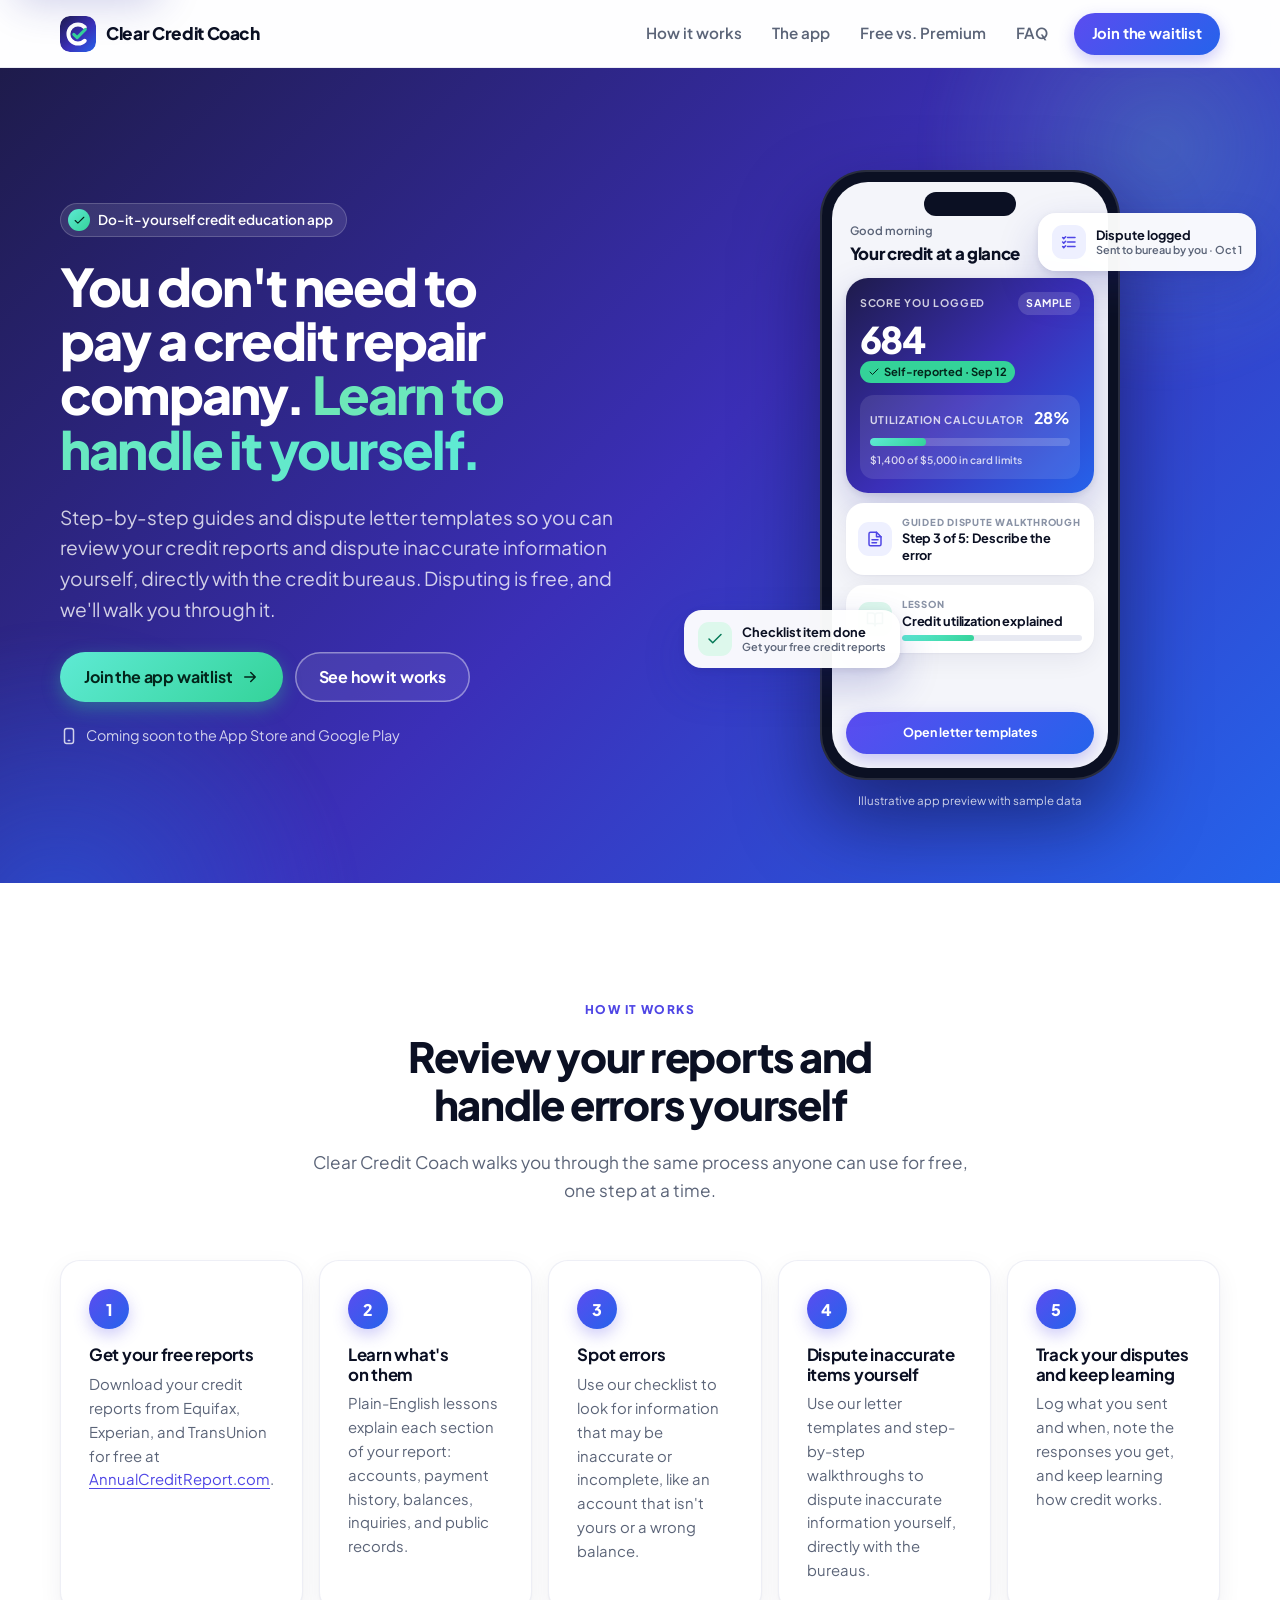
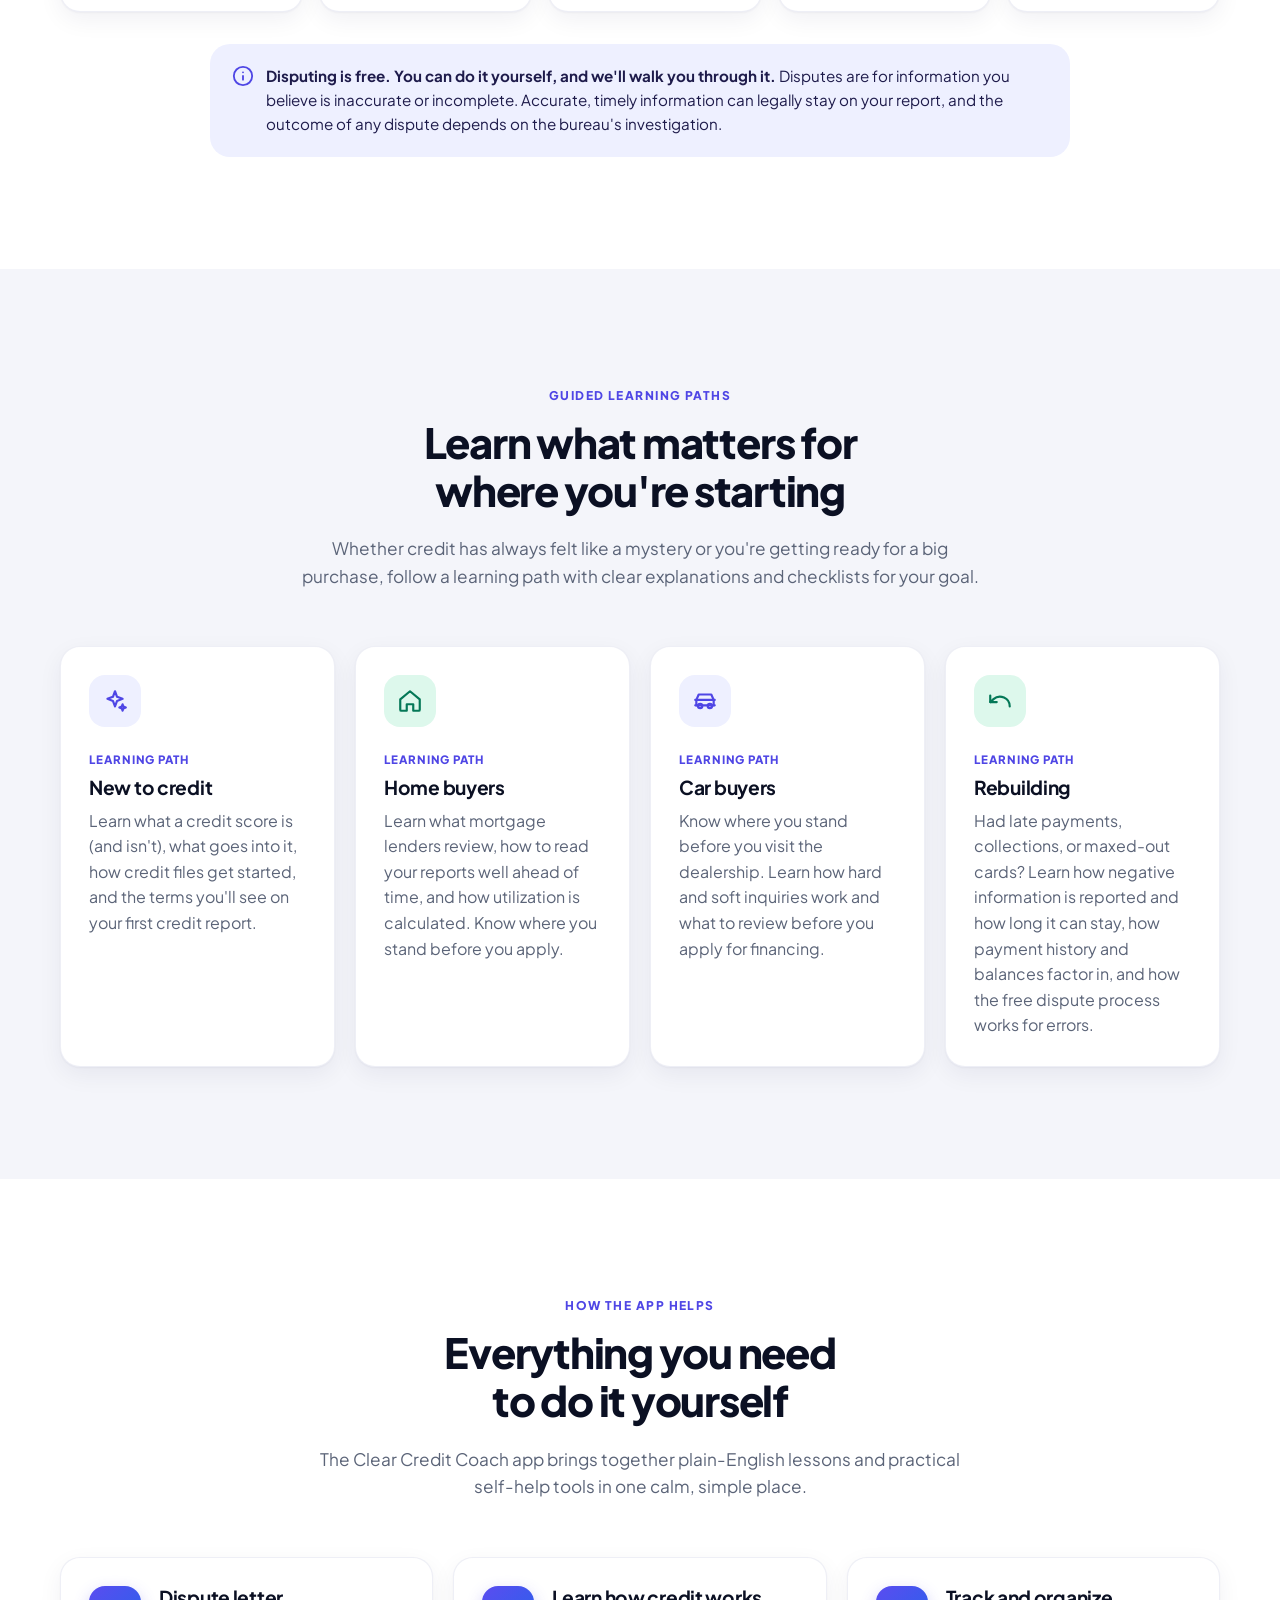
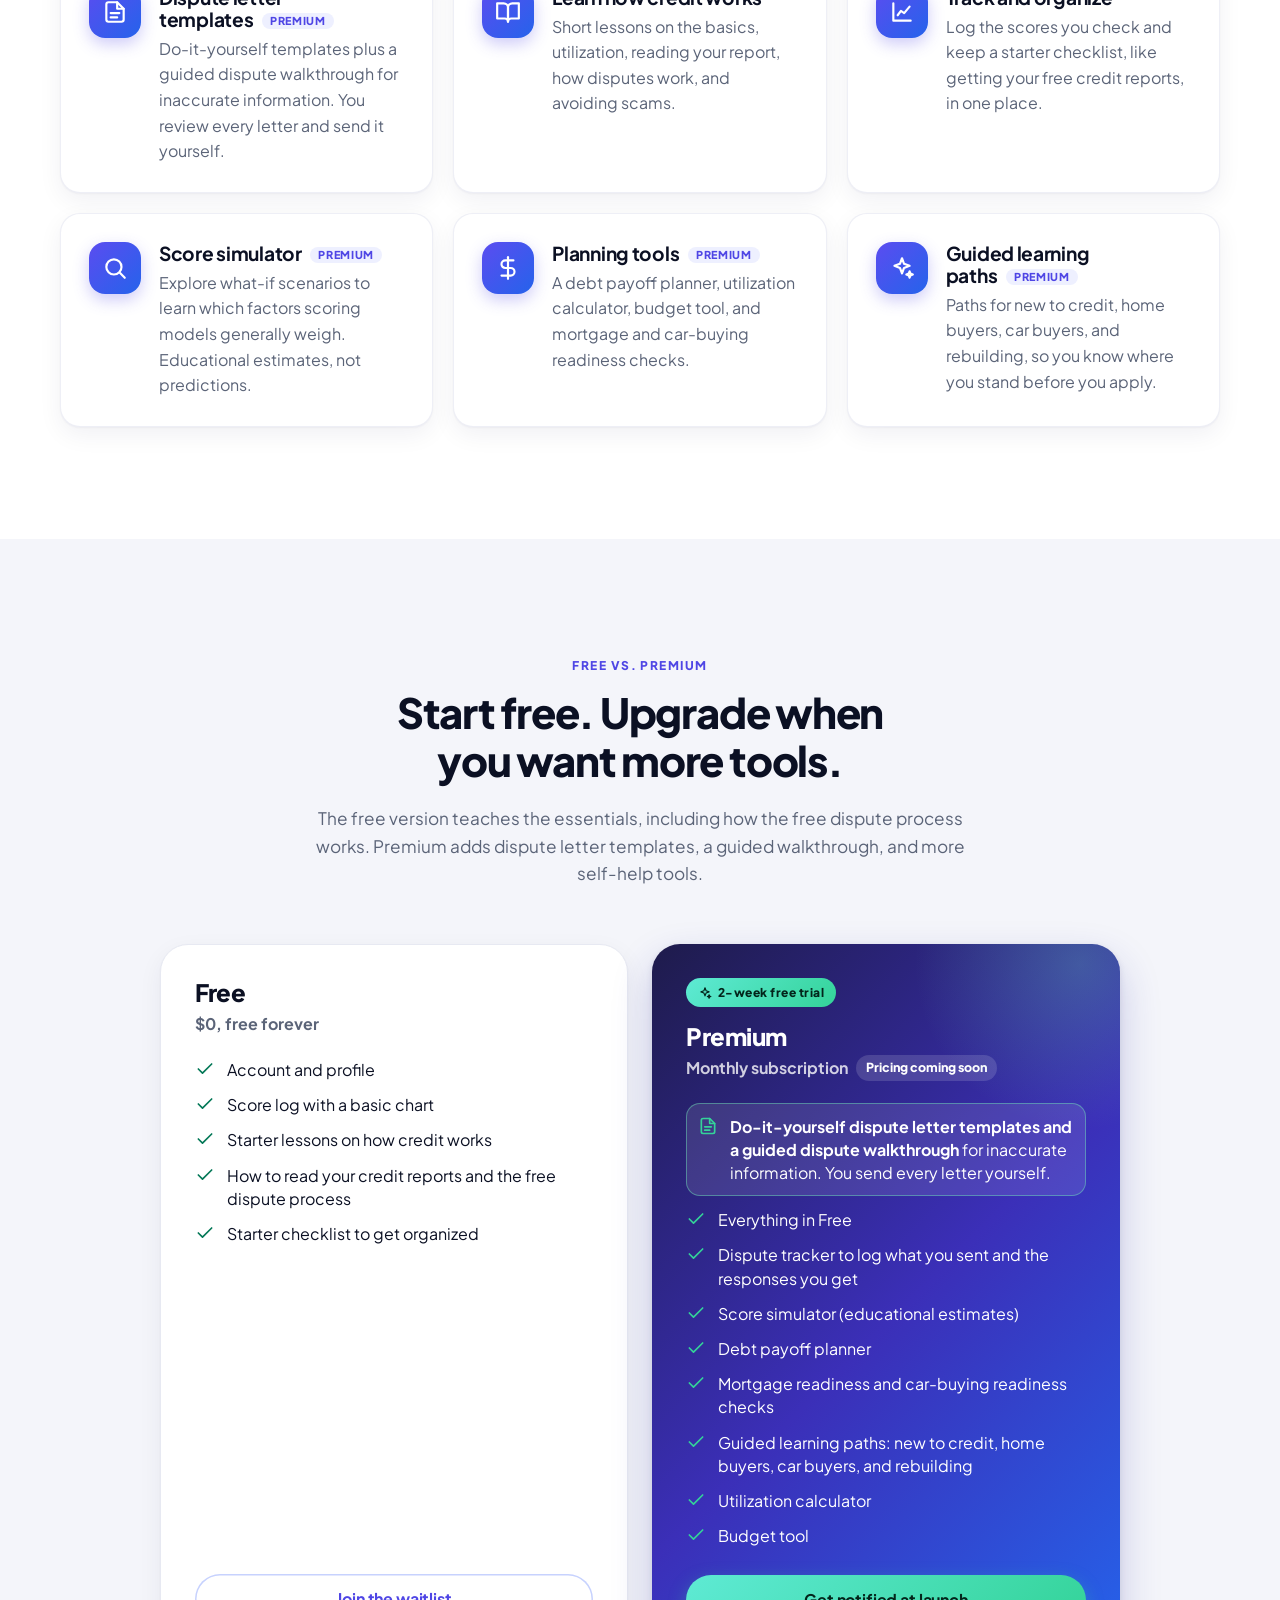
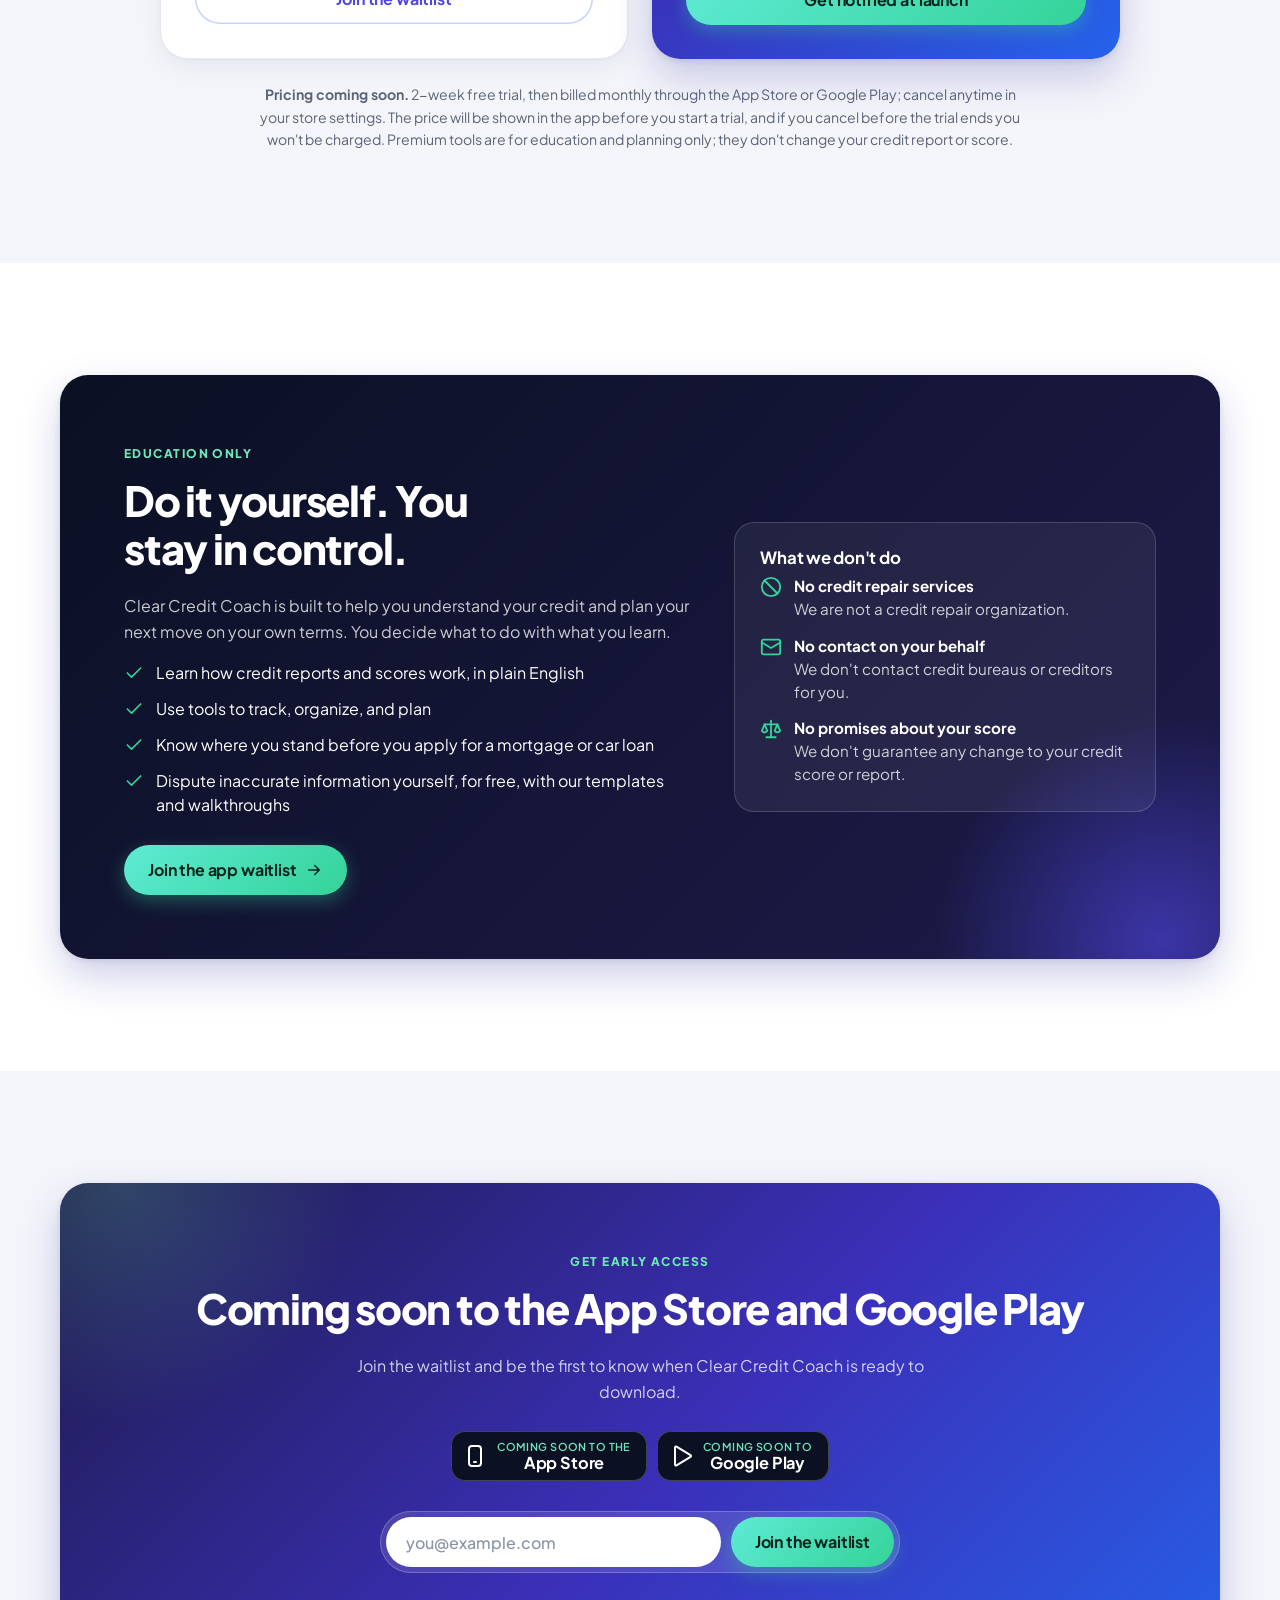
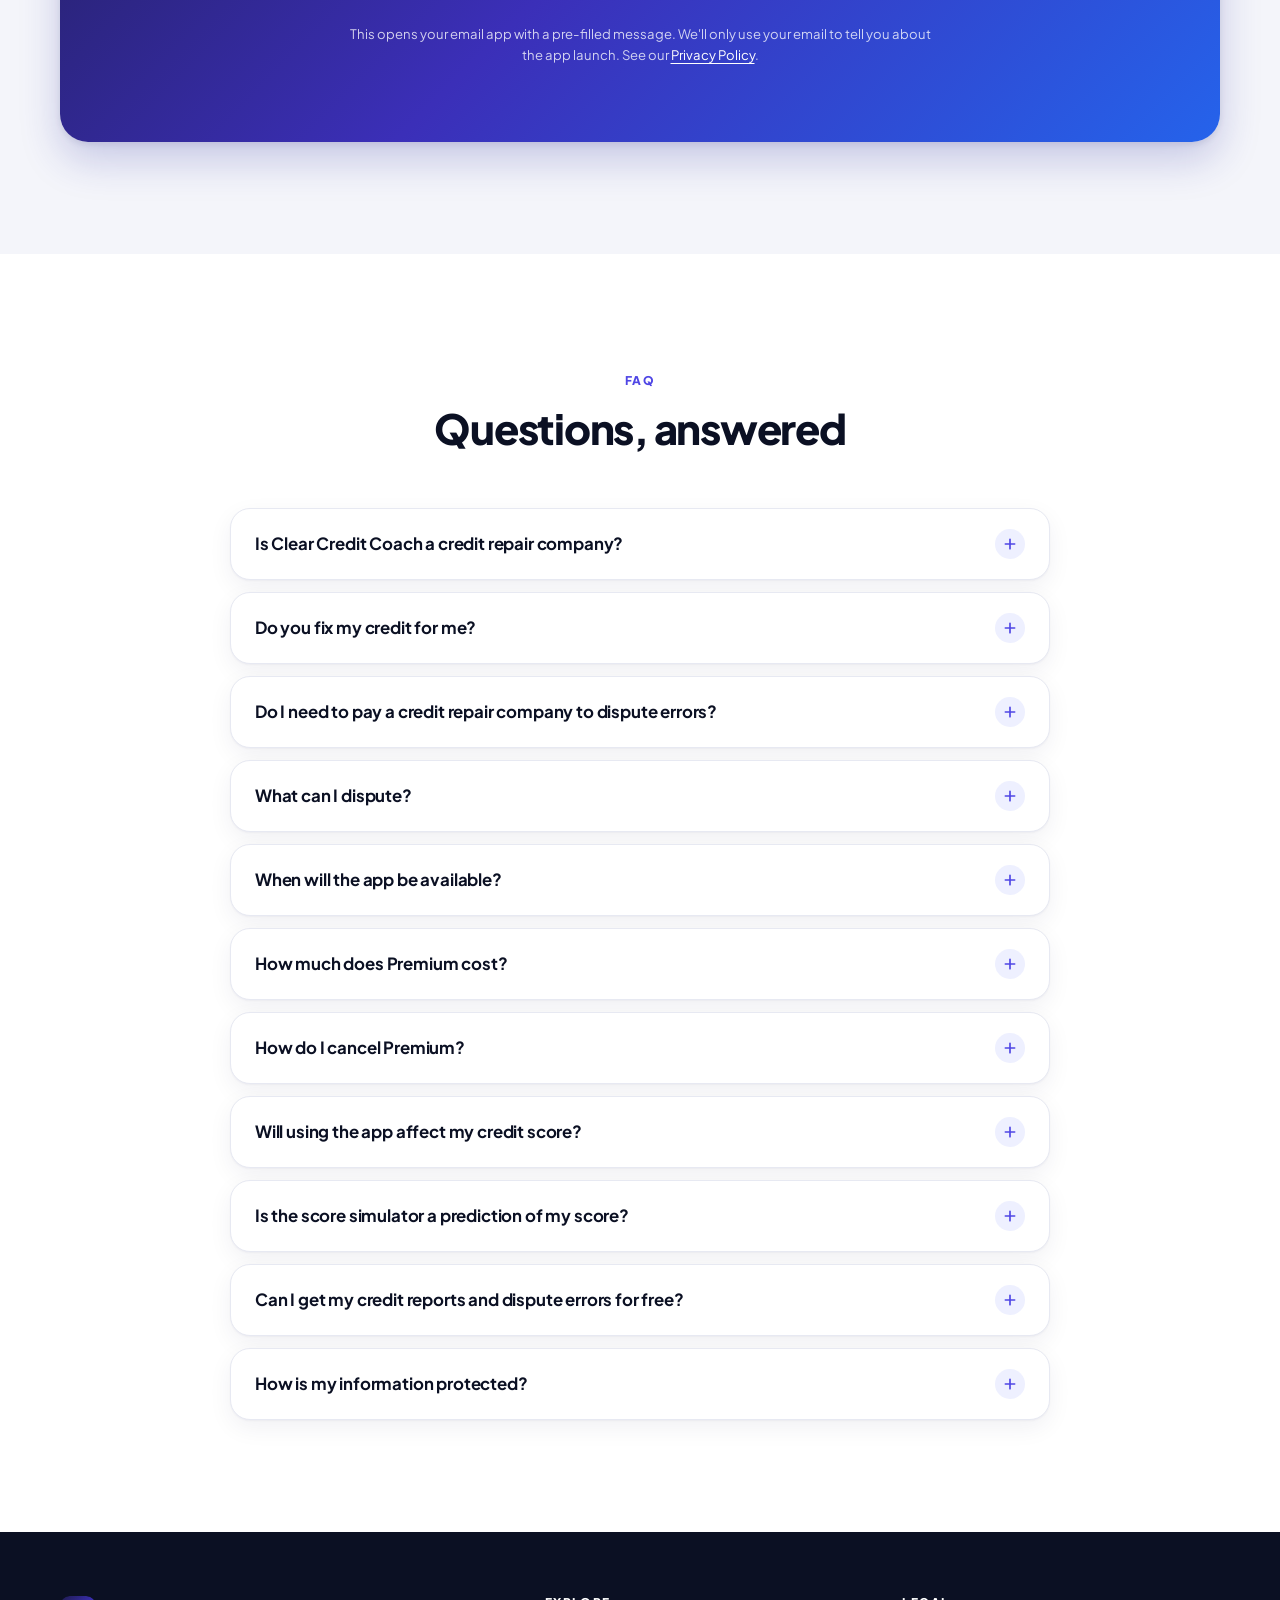
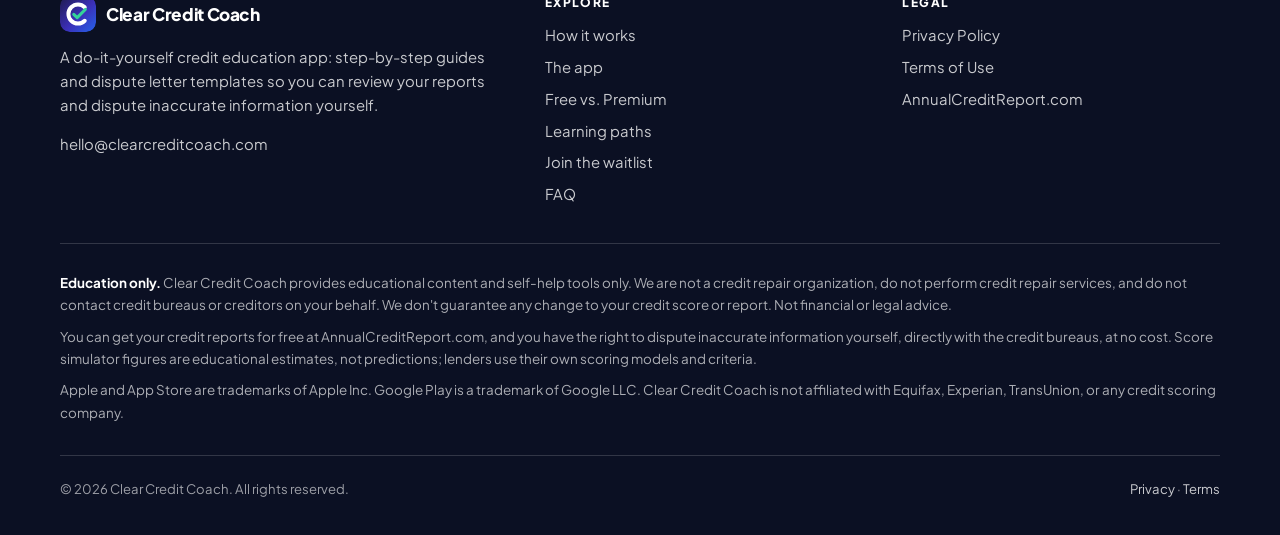
==== commit 7f8b97ef: "Lead with do-it-yourself positioning; add How it works; fix README custom-domain docs - Hero: 'You d" ====
--- a/index.html
+++ b/index.html
@@ -3,24 +3,24 @@
 <head>
 <meta charset="utf-8">
 <meta name="viewport" content="width=device-width, initial-scale=1, viewport-fit=cover">
-<title>Clear Credit Coach | Understand your credit. Plan your next move.</title>
-<meta name="description" content="A credit education app with plain-English lessons, guided learning paths, and self-help tools to track, organize, and plan. Free, with an optional Premium subscription. Coming soon to iOS and Android.">
+<title>Clear Credit Coach | Learn to review your credit reports and dispute errors yourself</title>
+<meta name="description" content="You don't need to pay a credit repair company. Clear Credit Coach is a do-it-yourself credit education app with step-by-step guides and dispute letter templates. Disputing with the credit bureaus is free. Coming soon to iOS and Android.">
 <link rel="canonical" href="https://clearcreditcoach.com/">
 <meta name="theme-color" content="#1E1B4B">
 <meta name="color-scheme" content="light">
 <meta property="og:type" content="website">
 <meta property="og:site_name" content="Clear Credit Coach">
-<meta property="og:title" content="Clear Credit Coach | Understand your credit. Plan your next move.">
-<meta property="og:description" content="A credit education app with plain-English lessons, guided learning paths, and self-help tools to track, organize, and plan. Free, with an optional Premium subscription. Coming soon to iOS and Android.">
+<meta property="og:title" content="Clear Credit Coach | Learn to review your credit reports and dispute errors yourself">
+<meta property="og:description" content="You don't need to pay a credit repair company. Clear Credit Coach is a do-it-yourself credit education app with step-by-step guides and dispute letter templates. Disputing with the credit bureaus is free. Coming soon to iOS and Android.">
 <meta property="og:url" content="https://clearcreditcoach.com/">
 <meta property="og:image" content="https://clearcreditcoach.com/assets/img/og-image.jpg">
 <meta property="og:image:width" content="1200">
 <meta property="og:image:height" content="630">
-<meta property="og:image:alt" content="Clear Credit Coach: Understand your credit. Plan your next move.">
+<meta property="og:image:alt" content="Clear Credit Coach: You don't need to pay a credit repair company. Learn to handle it yourself.">
 <meta property="og:locale" content="en_US">
 <meta name="twitter:card" content="summary_large_image">
-<meta name="twitter:title" content="Clear Credit Coach | Understand your credit. Plan your next move.">
-<meta name="twitter:description" content="A credit education app with plain-English lessons, guided learning paths, and self-help tools to track, organize, and plan. Free, with an optional Premium subscription. Coming soon to iOS and Android.">
+<meta name="twitter:title" content="Clear Credit Coach | Learn to review your credit reports and dispute errors yourself">
+<meta name="twitter:description" content="You don't need to pay a credit repair company. Clear Credit Coach is a do-it-yourself credit education app with step-by-step guides and dispute letter templates. Disputing with the credit bureaus is free. Coming soon to iOS and Android.">
 <meta name="twitter:image" content="https://clearcreditcoach.com/assets/img/og-image.jpg">
 <link rel="icon" href="assets/img/favicon.svg" type="image/svg+xml">
 <link rel="icon" href="assets/img/favicon-32.png" sizes="32x32" type="image/png">
@@ -29,7 +29,7 @@
 <link rel="preload" href="assets/fonts/plus-jakarta-sans-latin-var.woff2" as="font" type="font/woff2" crossorigin>
 <link rel="stylesheet" href="assets/css/styles.css">
 <script src="assets/js/main.js" defer></script>
-<script type="application/ld+json">{"@context":"https://schema.org","@graph":[{"@type":"Organization","@id":"https://clearcreditcoach.com/#org","name":"Clear Credit Coach","url":"https://clearcreditcoach.com/","logo":"https://clearcreditcoach.com/assets/img/icon-512.png","email":"hello@clearcreditcoach.com"},{"@type":"WebSite","@id":"https://clearcreditcoach.com/#website","url":"https://clearcreditcoach.com/","name":"Clear Credit Coach","publisher":{"@id":"https://clearcreditcoach.com/#org"}},{"@type":"FAQPage","mainEntity":[{"@type":"Question","name":"Is Clear Credit Coach a credit repair company?","acceptedAnswer":{"@type":"Answer","text":"No. Clear Credit Coach provides educational content and self-help tools only. We are not a credit repair organization, do not perform credit repair services, and do not contact credit bureaus or creditors on your behalf. We don't guarantee any change to your credit score or report. Not financial or legal advice.The app teaches how credit reports and scores work and gives you tools to track, organize, and plan. You decide what to do with what you learn."}},{"@type":"Question","name":"Do you fix my credit for me?","acceptedAnswer":{"@type":"Answer","text":"No. We don't do anything to your credit on your behalf, and we don't contact the credit bureaus or your creditors for you. If you find information on your credit report that you believe is inaccurate, you can dispute it yourself, for free, directly with the credit bureaus (Equifax, Experian, and TransUnion) and with the company that reported it.Premium includes lessons on how the dispute process works and do-it-yourself dispute letter templates. You decide whether to use them, and you send them yourself. Accurate, timely information can legally stay on a credit report."}},{"@type":"Question","name":"When will the app be available?","acceptedAnswer":{"@type":"Answer","text":"The app is coming soon to the App Store and Google Play. Join the waitlist and we'll let you know when it's ready to download."}},{"@type":"Question","name":"How much does Premium cost?","acceptedAnswer":{"@type":"Answer","text":"Pricing is coming soon. Premium starts with a 2-week free trial, then is billed monthly through the App Store or Google Play. The price will be shown in the app before you start a trial. You can cancel anytime in your store settings; cancel before the trial ends and you won't be charged."}},{"@type":"Question","name":"How do I cancel Premium?","acceptedAnswer":{"@type":"Answer","text":"Premium is managed by Apple or Google, so you cancel in your Apple ID subscription settings or your Google Play subscriptions. Cancellation takes effect at the end of the current billing period. Deleting the app or your account does not cancel your subscription."}},{"@type":"Question","name":"Will using the app affect my credit score?","acceptedAnswer":{"@type":"Answer","text":"No. The app does not pull your credit. You enter scores you've gotten elsewhere, such as from your bank, card issuer, or a credit monitoring service. Checking your own credit is a soft inquiry and does not affect your scores."}},{"@type":"Question","name":"Is the score simulator a prediction of my score?","acceptedAnswer":{"@type":"Answer","text":"No. The score simulator is a learning tool. It shows educational estimates of how common credit scoring factors generally work in hypothetical scenarios. Real scores are calculated by scoring models using your full credit reports, vary by model and bureau, and may differ from any estimate."}},{"@type":"Question","name":"Can I get my credit reports and dispute errors for free?","acceptedAnswer":{"@type":"Answer","text":"Yes. You can get free credit reports at AnnualCreditReport.com, and you have the right to dispute inaccurate information directly with the credit bureaus at no cost. You never need to pay anyone to do this. The app's lessons explain how the process works."}},{"@type":"Question","name":"How is my information protected?","acceptedAnswer":{"@type":"Answer","text":"Your data is encrypted in transit and protected by access controls so that only you can see what you enter. We don't sell your personal information and we don't show ads. Read the Privacy Policy for details."}}]}]}</script>
+<script type="application/ld+json">{"@context":"https://schema.org","@graph":[{"@type":"Organization","@id":"https://clearcreditcoach.com/#org","name":"Clear Credit Coach","url":"https://clearcreditcoach.com/","logo":"https://clearcreditcoach.com/assets/img/icon-512.png","email":"hello@clearcreditcoach.com"},{"@type":"WebSite","@id":"https://clearcreditcoach.com/#website","url":"https://clearcreditcoach.com/","name":"Clear Credit Coach","publisher":{"@id":"https://clearcreditcoach.com/#org"}},{"@type":"FAQPage","mainEntity":[{"@type":"Question","name":"Is Clear Credit Coach a credit repair company?","acceptedAnswer":{"@type":"Answer","text":"No. Clear Credit Coach provides educational content and self-help tools only. We are not a credit repair organization, do not perform credit repair services, and do not contact credit bureaus or creditors on your behalf. We don't guarantee any change to your credit score or report. Not financial or legal advice.The app teaches how credit reports and scores work and gives you tools to track, organize, and plan. You decide what to do with what you learn."}},{"@type":"Question","name":"Do you fix my credit for me?","acceptedAnswer":{"@type":"Answer","text":"No. We don't do anything to your credit on your behalf, and we don't contact the credit bureaus or your creditors for you. Instead, we teach you how to handle it yourself. If you find information on your credit report that you believe is inaccurate or incomplete, you can dispute it yourself, for free, directly with the credit bureaus (Equifax, Experian, and TransUnion) and with the company that reported it.Premium includes do-it-yourself dispute letter templates and a guided dispute walkthrough. You decide whether to dispute, you review and edit every letter, and you send it yourself."}},{"@type":"Question","name":"Do I need to pay a credit repair company to dispute errors?","acceptedAnswer":{"@type":"Answer","text":"No. Under federal law, you have the right to dispute inaccurate or incomplete information directly with the credit bureaus at no cost, and you don't need to hire anyone to do it. Disputing is free. You can do it yourself, and we'll walk you through it.If you do decide to hire a credit repair company, federal law requires it to give you a written contract and a 3-business-day right to cancel, and it can't charge you until it has performed the services it promised."}},{"@type":"Question","name":"What can I dispute?","acceptedAnswer":{"@type":"Answer","text":"Disputes are for information you believe is inaccurate or incomplete, such as an account that isn't yours, a payment marked late that was on time, a wrong balance, or an outdated item that should no longer be reported. Accurate, timely information can legally stay on a credit report, and our walkthrough doesn't help you dispute information you know is accurate.The credit bureaus generally must investigate within 30 days. The outcome depends on their investigation, and we don't guarantee any particular outcome."}},{"@type":"Question","name":"When will the app be available?","acceptedAnswer":{"@type":"Answer","text":"The app is coming soon to the App Store and Google Play. Join the waitlist and we'll let you know when it's ready to download."}},{"@type":"Question","name":"How much does Premium cost?","acceptedAnswer":{"@type":"Answer","text":"Pricing is coming soon. Premium starts with a 2-week free trial, then is billed monthly through the App Store or Google Play. The price will be shown in the app before you start a trial. You can cancel anytime in your store settings; cancel before the trial ends and you won't be charged."}},{"@type":"Question","name":"How do I cancel Premium?","acceptedAnswer":{"@type":"Answer","text":"Premium is managed by Apple or Google, so you cancel in your Apple ID subscription settings or your Google Play subscriptions. Cancellation takes effect at the end of the current billing period. Deleting the app or your account does not cancel your subscription."}},{"@type":"Question","name":"Will using the app affect my credit score?","acceptedAnswer":{"@type":"Answer","text":"No. The app does not pull your credit. You enter scores you've gotten elsewhere, such as from your bank, card issuer, or a credit monitoring service. Checking your own credit is a soft inquiry and does not affect your scores."}},{"@type":"Question","name":"Is the score simulator a prediction of my score?","acceptedAnswer":{"@type":"Answer","text":"No. The score simulator is a learning tool. It shows educational estimates of how common credit scoring factors generally work in hypothetical scenarios. Real scores are calculated by scoring models using your full credit reports, vary by model and bureau, and may differ from any estimate."}},{"@type":"Question","name":"Can I get my credit reports and dispute errors for free?","acceptedAnswer":{"@type":"Answer","text":"Yes. You can get free credit reports at AnnualCreditReport.com, and you have the right to dispute inaccurate information directly with the credit bureaus at no cost. The free version of the app explains how the process works, and Premium adds letter templates and a guided walkthrough."}},{"@type":"Question","name":"How is my information protected?","acceptedAnswer":{"@type":"Answer","text":"Your data is encrypted in transit and protected by access controls so that only you can see what you enter. We don't sell your personal information and we don't show ads. Read the Privacy Policy for details."}}]}]}</script>
 </head>
 <body>
 <a class="skip-link" href="#main">Skip to content</a>
@@ -41,9 +41,9 @@
     </a>
     <button class="nav-toggle" type="button" aria-expanded="false" aria-controls="site-nav" aria-label="Open menu"><svg viewBox="0 0 24 24" fill="none" stroke="currentColor" stroke-width="2" stroke-linecap="round" stroke-linejoin="round" aria-hidden="true" focusable="false"><path d="M4 6h16M4 12h16M4 18h16"/></svg></button>
     <nav id="site-nav" class="nav" aria-label="Main">
+      <a href="#how">How it works</a>
       <a href="#app">The app</a>
       <a href="#plans">Free vs. Premium</a>
-      <a href="#paths">Learning paths</a>
       <a href="#faq">FAQ</a>
       <a class="btn btn--primary btn--sm" href="#waitlist">Join the waitlist</a>
     </nav>
@@ -55,12 +55,12 @@
 <section class="hero" aria-labelledby="hero-title">
   <div class="container hero-inner">
     <div>
-      <span class="pill"><span class="dot"><svg viewBox="0 0 24 24" fill="none" stroke="currentColor" stroke-width="2" stroke-linecap="round" stroke-linejoin="round" aria-hidden="true" focusable="false"><path d="M20 6 9 17l-5-5"/></svg></span><span>Credit education app &middot; Free + Premium</span></span>
-      <h1 id="hero-title">Understand your credit. <span class="hl">Plan</span> your next move.</h1>
-      <p class="lead">Clear Credit Coach turns confusing credit rules into plain-English lessons, guided learning paths, and self-help tools to track and organize. Know where you stand before you apply for a mortgage or car loan.</p>
+      <span class="pill"><span class="dot"><svg viewBox="0 0 24 24" fill="none" stroke="currentColor" stroke-width="2" stroke-linecap="round" stroke-linejoin="round" aria-hidden="true" focusable="false"><path d="M20 6 9 17l-5-5"/></svg></span><span>Do-it-yourself credit education app</span></span>
+      <h1 id="hero-title" class="h1--long">You don't need to pay a credit repair company. <span class="hl">Learn to handle it yourself.</span></h1>
+      <p class="lead">Step-by-step guides and dispute letter templates so you can review your credit reports and dispute inaccurate information yourself, directly with the credit bureaus. Disputing is free, and we'll walk you through&nbsp;it.</p>
       <div class="btn-row">
         <a class="btn btn--mint" href="#waitlist">Join the app waitlist <svg viewBox="0 0 24 24" fill="none" stroke="currentColor" stroke-width="2" stroke-linecap="round" stroke-linejoin="round" aria-hidden="true" focusable="false"><path d="M5 12h14M13 6l6 6-6 6"/></svg></a>
-        <a class="btn btn--ghost-light" href="#plans">See Free vs. Premium</a>
+        <a class="btn btn--ghost-light" href="#how">See how it works</a>
       </div>
       <div class="hero-note"><svg viewBox="0 0 24 24" fill="none" stroke="currentColor" stroke-width="2" stroke-linecap="round" stroke-linejoin="round" aria-hidden="true" focusable="false" width="18" height="18"><rect x="6" y="2" width="12" height="20" rx="3"/><path d="M11 18h2"/></svg><span>Coming soon to the App Store and Google Play</span></div>
     </div>
@@ -75,15 +75,34 @@
             <span class="m-score-delta"><svg viewBox="0 0 24 24" fill="none" stroke="currentColor" stroke-width="2" stroke-linecap="round" stroke-linejoin="round" aria-hidden="true" focusable="false" width="12" height="12"><path d="M20 6 9 17l-5-5"/></svg> Self-reported &middot; Sep 12</span>
             <div class="m-util"><div class="m-util-top"><span>Utilization calculator</span><b>28%</b></div><div class="m-util-bar"><span style="width:28%"></span></div><small>$1,400 of $5,000 in card limits</small></div>
           </div>
-          <div class="m-card"><div class="m-icon"><svg viewBox="0 0 24 24" fill="none" stroke="currentColor" stroke-width="2" stroke-linecap="round" stroke-linejoin="round" aria-hidden="true" focusable="false"><path d="M3 10.5 12 3l9 7.5V20a1 1 0 0 1-1 1h-5v-6h-6v6H4a1 1 0 0 1-1-1z"/></svg></div><div><div class="m-label">Learning path</div><div class="m-title">Home buyers: what lenders review</div></div></div>
+          <div class="m-card"><div class="m-icon"><svg viewBox="0 0 24 24" fill="none" stroke="currentColor" stroke-width="2" stroke-linecap="round" stroke-linejoin="round" aria-hidden="true" focusable="false"><path d="M14 3H6a2 2 0 0 0-2 2v14a2 2 0 0 0 2 2h12a2 2 0 0 0 2-2V9z"/><path d="M14 3v6h6M8 13h8M8 17h6"/></svg></div><div><div class="m-label">Guided dispute walkthrough</div><div class="m-title">Step 3 of 5: Describe the error</div></div></div>
           <div class="m-card"><div class="m-icon m-icon--mint"><svg viewBox="0 0 24 24" fill="none" stroke="currentColor" stroke-width="2" stroke-linecap="round" stroke-linejoin="round" aria-hidden="true" focusable="false"><path d="M2 4h6a4 4 0 0 1 4 4v13a3 3 0 0 0-3-3H2z"/><path d="M22 4h-6a4 4 0 0 0-4 4v13a3 3 0 0 1 3-3h7z"/></svg></div><div style="flex:1"><div class="m-label">Lesson</div><div class="m-title">Credit utilization explained</div><div class="m-progress"><span></span></div></div></div>
-          <div class="m-btn">Open the debt payoff planner</div>
+          <div class="m-btn">Open letter templates</div>
         </div>
       </div>
       <div class="float-card float-card--a"><div class="m-icon m-icon--mint"><svg viewBox="0 0 24 24" fill="none" stroke="currentColor" stroke-width="2" stroke-linecap="round" stroke-linejoin="round" aria-hidden="true" focusable="false"><path d="M20 6 9 17l-5-5"/></svg></div><div>Checklist item done<small>Get your free credit reports</small></div></div>
-      <div class="float-card float-card--b"><div class="m-icon"><svg viewBox="0 0 24 24" fill="none" stroke="currentColor" stroke-width="2" stroke-linecap="round" stroke-linejoin="round" aria-hidden="true" focusable="false"><path d="M10 6h10M10 12h10M10 18h10"/><path d="M3.5 6l1.5 1.5L7.5 5M3.5 12l1.5 1.5L7.5 11M3.5 18l1.5 1.5L7.5 17"/></svg></div><div>Mortgage readiness check<small>Know where you stand first</small></div></div>
+      <div class="float-card float-card--b"><div class="m-icon"><svg viewBox="0 0 24 24" fill="none" stroke="currentColor" stroke-width="2" stroke-linecap="round" stroke-linejoin="round" aria-hidden="true" focusable="false"><path d="M10 6h10M10 12h10M10 18h10"/><path d="M3.5 6l1.5 1.5L7.5 5M3.5 12l1.5 1.5L7.5 11M3.5 18l1.5 1.5L7.5 17"/></svg></div><div>Dispute logged<small>Sent to bureau by you &middot; Oct 1</small></div></div>
       <span class="sample-tag">Illustrative app preview with sample data</span>
     </div>
+  </div>
+</section>
+
+<!-- ============ HOW IT WORKS ============ -->
+<section class="section section--white" id="how" aria-labelledby="how-title">
+  <div class="container">
+    <div class="section-head">
+      <span class="eyebrow">How it works</span>
+      <h2 id="how-title">Review your reports and handle errors yourself</h2>
+      <p>Clear Credit Coach walks you through the same process anyone can use for free, one step at a time.</p>
+    </div>
+    <ol class="steps steps--5">
+      <li class="card step"><h3>Get your free reports</h3><p>Download your credit reports from Equifax, Experian, and TransUnion for free at <a href="https://www.annualcreditreport.com" rel="noopener">AnnualCreditReport.com</a>.</p></li>
+      <li class="card step"><h3>Learn what's on them</h3><p>Plain-English lessons explain each section of your report: accounts, payment history, balances, inquiries, and public records.</p></li>
+      <li class="card step"><h3>Spot errors</h3><p>Use our checklist to look for information that may be inaccurate or incomplete, like an account that isn't yours or a wrong balance.</p></li>
+      <li class="card step"><h3>Dispute inaccurate items yourself</h3><p>Use our letter templates and step-by-step walkthroughs to dispute inaccurate information yourself, directly with the bureaus.</p></li>
+      <li class="card step"><h3>Track your disputes and keep learning</h3><p>Log what you sent and when, note the responses you get, and keep learning how credit works.</p></li>
+    </ol>
+    <div class="callout callout--center"><svg viewBox="0 0 24 24" fill="none" stroke="currentColor" stroke-width="2" stroke-linecap="round" stroke-linejoin="round" aria-hidden="true" focusable="false"><circle cx="12" cy="12" r="10"/><path d="M12 16v-4M12 8h.01"/></svg><p><strong>Disputing is free. You can do it yourself, and we'll walk you through it.</strong> Disputes are for information you believe is inaccurate or incomplete. Accurate, timely information can legally stay on your report, and the outcome of any dispute depends on the bureau's investigation.</p></div>
   </div>
 </section>
 
@@ -129,16 +148,16 @@
   <div class="container">
     <div class="section-head">
       <span class="eyebrow">How the app helps</span>
-      <h2 id="app-title">Learn, track, organize, and plan in one place</h2>
+      <h2 id="app-title">Everything you need to do it yourself</h2>
       <p>The Clear Credit Coach app brings together plain-English lessons and practical self-help tools in one calm, simple place.</p>
     </div>
     <div class="grid grid-3">
+      <div class="card feature"><div class="icon-tile icon-tile--grad"><svg viewBox="0 0 24 24" fill="none" stroke="currentColor" stroke-width="2" stroke-linecap="round" stroke-linejoin="round" aria-hidden="true" focusable="false"><path d="M14 3H6a2 2 0 0 0-2 2v14a2 2 0 0 0 2 2h12a2 2 0 0 0 2-2V9z"/><path d="M14 3v6h6M8 13h8M8 17h6"/></svg></div><div><h3>Dispute letter templates <span class="badge-premium">Premium</span></h3><p>Do-it-yourself templates plus a guided dispute walkthrough for inaccurate information. You review every letter and send it yourself.</p></div></div>
       <div class="card feature"><div class="icon-tile icon-tile--grad"><svg viewBox="0 0 24 24" fill="none" stroke="currentColor" stroke-width="2" stroke-linecap="round" stroke-linejoin="round" aria-hidden="true" focusable="false"><path d="M2 4h6a4 4 0 0 1 4 4v13a3 3 0 0 0-3-3H2z"/><path d="M22 4h-6a4 4 0 0 0-4 4v13a3 3 0 0 1 3-3h7z"/></svg></div><div><h3>Learn how credit works</h3><p>Short lessons on the basics, utilization, reading your report, how disputes work, and avoiding scams.</p></div></div>
-      <div class="card feature"><div class="icon-tile icon-tile--grad"><svg viewBox="0 0 24 24" fill="none" stroke="currentColor" stroke-width="2" stroke-linecap="round" stroke-linejoin="round" aria-hidden="true" focusable="false"><path d="M4 4v16h16"/><path d="M8 15l3-4 3 2 5-6"/></svg></div><div><h3>Track the scores you check</h3><p>Log scores you get from your bank or card issuer and keep them organized in one place.</p></div></div>
-      <div class="card feature"><div class="icon-tile icon-tile--grad"><svg viewBox="0 0 24 24" fill="none" stroke="currentColor" stroke-width="2" stroke-linecap="round" stroke-linejoin="round" aria-hidden="true" focusable="false"><path d="M10 6h10M10 12h10M10 18h10"/><path d="M3.5 6l1.5 1.5L7.5 5M3.5 12l1.5 1.5L7.5 11M3.5 18l1.5 1.5L7.5 17"/></svg></div><div><h3>Stay organized</h3><p>A starter checklist walks you through practical steps, like getting your free credit reports.</p></div></div>
+      <div class="card feature"><div class="icon-tile icon-tile--grad"><svg viewBox="0 0 24 24" fill="none" stroke="currentColor" stroke-width="2" stroke-linecap="round" stroke-linejoin="round" aria-hidden="true" focusable="false"><path d="M4 4v16h16"/><path d="M8 15l3-4 3 2 5-6"/></svg></div><div><h3>Track and organize</h3><p>Log the scores you check and keep a starter checklist, like getting your free credit reports, in one place.</p></div></div>
       <div class="card feature"><div class="icon-tile icon-tile--grad"><svg viewBox="0 0 24 24" fill="none" stroke="currentColor" stroke-width="2" stroke-linecap="round" stroke-linejoin="round" aria-hidden="true" focusable="false"><circle cx="11" cy="11" r="7"/><path d="m21 21-4.3-4.3"/></svg></div><div><h3>Score simulator <span class="badge-premium">Premium</span></h3><p>Explore what-if scenarios to learn which factors scoring models generally weigh. Educational estimates, not predictions.</p></div></div>
-      <div class="card feature"><div class="icon-tile icon-tile--grad"><svg viewBox="0 0 24 24" fill="none" stroke="currentColor" stroke-width="2" stroke-linecap="round" stroke-linejoin="round" aria-hidden="true" focusable="false"><path d="M12 2v20"/><path d="M17 5H9.5a3.5 3.5 0 0 0 0 7h5a3.5 3.5 0 0 1 0 7H6"/></svg></div><div><h3>Planning tools <span class="badge-premium">Premium</span></h3><p>A debt payoff planner, utilization calculator, and budget tool to map out your next move.</p></div></div>
-      <div class="card feature"><div class="icon-tile icon-tile--grad"><svg viewBox="0 0 24 24" fill="none" stroke="currentColor" stroke-width="2" stroke-linecap="round" stroke-linejoin="round" aria-hidden="true" focusable="false"><path d="M3 10.5 12 3l9 7.5V20a1 1 0 0 1-1 1h-5v-6h-6v6H4a1 1 0 0 1-1-1z"/></svg></div><div><h3>Readiness checks <span class="badge-premium">Premium</span></h3><p>Mortgage and car-buying readiness checks so you know where you stand before you apply.</p></div></div>
+      <div class="card feature"><div class="icon-tile icon-tile--grad"><svg viewBox="0 0 24 24" fill="none" stroke="currentColor" stroke-width="2" stroke-linecap="round" stroke-linejoin="round" aria-hidden="true" focusable="false"><path d="M12 2v20"/><path d="M17 5H9.5a3.5 3.5 0 0 0 0 7h5a3.5 3.5 0 0 1 0 7H6"/></svg></div><div><h3>Planning tools <span class="badge-premium">Premium</span></h3><p>A debt payoff planner, utilization calculator, budget tool, and mortgage and car-buying readiness checks.</p></div></div>
+      <div class="card feature"><div class="icon-tile icon-tile--grad"><svg viewBox="0 0 24 24" fill="none" stroke="currentColor" stroke-width="2" stroke-linecap="round" stroke-linejoin="round" aria-hidden="true" focusable="false"><path d="M12 3l1.9 5.1L19 10l-5.1 1.9L12 17l-1.9-5.1L5 10l5.1-1.9z"/><path d="M19 15l.8 2.2L22 18l-2.2.8L19 21l-.8-2.2L16 18l2.2-.8z"/></svg></div><div><h3>Guided learning paths <span class="badge-premium">Premium</span></h3><p>Paths for new to credit, home buyers, car buyers, and rebuilding, so you know where you stand before you apply.</p></div></div>
     </div>
   </div>
 </section>
@@ -149,7 +168,7 @@
     <div class="section-head">
       <span class="eyebrow">Free vs. Premium</span>
       <h2 id="plans-title">Start free. Upgrade when you want more tools.</h2>
-      <p>The free version covers the essentials. Premium unlocks extra self-help tools for learning and planning.</p>
+      <p>The free version teaches the essentials, including how the free dispute process works. Premium adds dispute letter templates, a guided walkthrough, and more self-help tools.</p>
     </div>
     <div class="plans">
       <article class="plan" aria-labelledby="plan-free">
@@ -159,6 +178,7 @@
           <li><svg viewBox="0 0 24 24" fill="none" stroke="currentColor" stroke-width="2" stroke-linecap="round" stroke-linejoin="round" aria-hidden="true" focusable="false"><path d="M20 6 9 17l-5-5"/></svg><span>Account and profile</span></li>
           <li><svg viewBox="0 0 24 24" fill="none" stroke="currentColor" stroke-width="2" stroke-linecap="round" stroke-linejoin="round" aria-hidden="true" focusable="false"><path d="M20 6 9 17l-5-5"/></svg><span>Score log with a basic chart</span></li>
           <li><svg viewBox="0 0 24 24" fill="none" stroke="currentColor" stroke-width="2" stroke-linecap="round" stroke-linejoin="round" aria-hidden="true" focusable="false"><path d="M20 6 9 17l-5-5"/></svg><span>Starter lessons on how credit works</span></li>
+          <li><svg viewBox="0 0 24 24" fill="none" stroke="currentColor" stroke-width="2" stroke-linecap="round" stroke-linejoin="round" aria-hidden="true" focusable="false"><path d="M20 6 9 17l-5-5"/></svg><span>How to read your credit reports and the free dispute process</span></li>
           <li><svg viewBox="0 0 24 24" fill="none" stroke="currentColor" stroke-width="2" stroke-linecap="round" stroke-linejoin="round" aria-hidden="true" focusable="false"><path d="M20 6 9 17l-5-5"/></svg><span>Starter checklist to get organized</span></li>
         </ul>
         <a class="btn btn--outline" href="#waitlist">Join the waitlist</a>
@@ -168,14 +188,15 @@
         <h3 id="plan-premium">Premium</h3>
         <p class="plan-price"><span>Monthly subscription</span><span class="soon">Pricing coming soon</span></p>
         <ul>
+          <li class="is-featured"><svg viewBox="0 0 24 24" fill="none" stroke="currentColor" stroke-width="2" stroke-linecap="round" stroke-linejoin="round" aria-hidden="true" focusable="false"><path d="M14 3H6a2 2 0 0 0-2 2v14a2 2 0 0 0 2 2h12a2 2 0 0 0 2-2V9z"/><path d="M14 3v6h6M8 13h8M8 17h6"/></svg><span><strong>Do-it-yourself dispute letter templates and a guided dispute walkthrough</strong> for inaccurate information. You send every letter yourself.</span></li>
           <li><svg viewBox="0 0 24 24" fill="none" stroke="currentColor" stroke-width="2" stroke-linecap="round" stroke-linejoin="round" aria-hidden="true" focusable="false"><path d="M20 6 9 17l-5-5"/></svg><span>Everything in Free</span></li>
+          <li><svg viewBox="0 0 24 24" fill="none" stroke="currentColor" stroke-width="2" stroke-linecap="round" stroke-linejoin="round" aria-hidden="true" focusable="false"><path d="M20 6 9 17l-5-5"/></svg><span>Dispute tracker to log what you sent and the responses you get</span></li>
           <li><svg viewBox="0 0 24 24" fill="none" stroke="currentColor" stroke-width="2" stroke-linecap="round" stroke-linejoin="round" aria-hidden="true" focusable="false"><path d="M20 6 9 17l-5-5"/></svg><span>Score simulator (educational estimates)</span></li>
           <li><svg viewBox="0 0 24 24" fill="none" stroke="currentColor" stroke-width="2" stroke-linecap="round" stroke-linejoin="round" aria-hidden="true" focusable="false"><path d="M20 6 9 17l-5-5"/></svg><span>Debt payoff planner</span></li>
           <li><svg viewBox="0 0 24 24" fill="none" stroke="currentColor" stroke-width="2" stroke-linecap="round" stroke-linejoin="round" aria-hidden="true" focusable="false"><path d="M20 6 9 17l-5-5"/></svg><span>Mortgage readiness and car-buying readiness checks</span></li>
           <li><svg viewBox="0 0 24 24" fill="none" stroke="currentColor" stroke-width="2" stroke-linecap="round" stroke-linejoin="round" aria-hidden="true" focusable="false"><path d="M20 6 9 17l-5-5"/></svg><span>Guided learning paths: new to credit, home buyers, car buyers, and rebuilding</span></li>
           <li><svg viewBox="0 0 24 24" fill="none" stroke="currentColor" stroke-width="2" stroke-linecap="round" stroke-linejoin="round" aria-hidden="true" focusable="false"><path d="M20 6 9 17l-5-5"/></svg><span>Utilization calculator</span></li>
           <li><svg viewBox="0 0 24 24" fill="none" stroke="currentColor" stroke-width="2" stroke-linecap="round" stroke-linejoin="round" aria-hidden="true" focusable="false"><path d="M20 6 9 17l-5-5"/></svg><span>Budget tool</span></li>
-          <li><svg viewBox="0 0 24 24" fill="none" stroke="currentColor" stroke-width="2" stroke-linecap="round" stroke-linejoin="round" aria-hidden="true" focusable="false"><path d="M20 6 9 17l-5-5"/></svg><span>Do-it-yourself dispute letter templates that you send yourself</span></li>
         </ul>
         <a class="btn btn--mint" href="#waitlist">Get notified at launch</a>
       </article>
@@ -190,13 +211,13 @@
     <div class="edu-band">
       <div>
         <span class="eyebrow eyebrow--light">Education only</span>
-        <h2 id="approach-title">Education and tools. You stay in control.</h2>
+        <h2 id="approach-title">Do it yourself. You stay in control.</h2>
         <p>Clear Credit Coach is built to help you understand your credit and plan your next move on your own terms. You decide what to do with what you learn.</p>
         <ul class="check-list">
           <li><svg viewBox="0 0 24 24" fill="none" stroke="currentColor" stroke-width="2" stroke-linecap="round" stroke-linejoin="round" aria-hidden="true" focusable="false"><path d="M20 6 9 17l-5-5"/></svg><span>Learn how credit reports and scores work, in plain English</span></li>
           <li><svg viewBox="0 0 24 24" fill="none" stroke="currentColor" stroke-width="2" stroke-linecap="round" stroke-linejoin="round" aria-hidden="true" focusable="false"><path d="M20 6 9 17l-5-5"/></svg><span>Use tools to track, organize, and plan</span></li>
           <li><svg viewBox="0 0 24 24" fill="none" stroke="currentColor" stroke-width="2" stroke-linecap="round" stroke-linejoin="round" aria-hidden="true" focusable="false"><path d="M20 6 9 17l-5-5"/></svg><span>Know where you stand before you apply for a mortgage or car loan</span></li>
-          <li><svg viewBox="0 0 24 24" fill="none" stroke="currentColor" stroke-width="2" stroke-linecap="round" stroke-linejoin="round" aria-hidden="true" focusable="false"><path d="M20 6 9 17l-5-5"/></svg><span>Learn how to dispute inaccurate information yourself, for free</span></li>
+          <li><svg viewBox="0 0 24 24" fill="none" stroke="currentColor" stroke-width="2" stroke-linecap="round" stroke-linejoin="round" aria-hidden="true" focusable="false"><path d="M20 6 9 17l-5-5"/></svg><span>Dispute inaccurate information yourself, for free, with our templates and walkthroughs</span></li>
         </ul>
         <div class="btn-row">
           <a class="btn btn--mint" href="#waitlist">Join the app waitlist <svg viewBox="0 0 24 24" fill="none" stroke="currentColor" stroke-width="2" stroke-linecap="round" stroke-linejoin="round" aria-hidden="true" focusable="false"><path d="M5 12h14M13 6l6 6-6 6"/></svg></a>
@@ -256,7 +277,15 @@
       </details>
       <details>
         <summary>Do you fix my credit for me?</summary>
-        <div class="answer"><p>No. We don't do anything to your credit on your behalf, and we don't contact the credit bureaus or your creditors for you. If you find information on your credit report that you believe is inaccurate, you can dispute it yourself, for free, directly with the credit bureaus (Equifax, Experian, and TransUnion) and with the company that reported it.</p><p>Premium includes lessons on how the dispute process works and do-it-yourself dispute letter templates. You decide whether to use them, and you send them yourself. Accurate, timely information can legally stay on a credit report.</p></div>
+        <div class="answer"><p>No. We don't do anything to your credit on your behalf, and we don't contact the credit bureaus or your creditors for you. Instead, we teach you how to handle it yourself. If you find information on your credit report that you believe is inaccurate or incomplete, you can dispute it yourself, for free, directly with the credit bureaus (Equifax, Experian, and TransUnion) and with the company that reported it.</p><p>Premium includes do-it-yourself dispute letter templates and a guided dispute walkthrough. You decide whether to dispute, you review and edit every letter, and you send it yourself.</p></div>
+      </details>
+      <details>
+        <summary>Do I need to pay a credit repair company to dispute errors?</summary>
+        <div class="answer"><p>No. Under federal law, you have the right to dispute inaccurate or incomplete information directly with the credit bureaus at no cost, and you don't need to hire anyone to do it. Disputing is free. You can do it yourself, and we'll walk you through it.</p><p>If you do decide to hire a credit repair company, federal law requires it to give you a written contract and a 3-business-day right to cancel, and it can't charge you until it has performed the services it promised.</p></div>
+      </details>
+      <details>
+        <summary>What can I dispute?</summary>
+        <div class="answer"><p>Disputes are for information you believe is <strong>inaccurate or incomplete</strong>, such as an account that isn't yours, a payment marked late that was on time, a wrong balance, or an outdated item that should no longer be reported. Accurate, timely information can legally stay on a credit report, and our walkthrough doesn't help you dispute information you know is accurate.</p><p>The credit bureaus generally must investigate within 30 days. The outcome depends on their investigation, and we don't guarantee any particular outcome.</p></div>
       </details>
       <details>
         <summary>When will the app be available?</summary>
@@ -280,7 +309,7 @@
       </details>
       <details>
         <summary>Can I get my credit reports and dispute errors for free?</summary>
-        <div class="answer"><p>Yes. You can get free credit reports at <a href="https://www.annualcreditreport.com" rel="noopener">AnnualCreditReport.com</a>, and you have the right to dispute inaccurate information directly with the credit bureaus at no cost. You never need to pay anyone to do this. The app's lessons explain how the process works.</p></div>
+        <div class="answer"><p>Yes. You can get free credit reports at <a href="https://www.annualcreditreport.com" rel="noopener">AnnualCreditReport.com</a>, and you have the right to dispute inaccurate information directly with the credit bureaus at no cost. The free version of the app explains how the process works, and Premium adds letter templates and a guided walkthrough.</p></div>
       </details>
       <details>
         <summary>How is my information protected?</summary>
@@ -299,12 +328,13 @@
           <img src="assets/img/favicon.svg" alt="" width="36" height="36">
           <span>Clear Credit Coach</span>
         </a>
-        <p>A credit education app with plain-English lessons and self-help tools to help you understand your credit and plan your next move.</p>
+        <p>A do-it-yourself credit education app: step-by-step guides and dispute letter templates so you can review your reports and dispute inaccurate information yourself.</p>
         <p><a href="mailto:hello@clearcreditcoach.com">hello@clearcreditcoach.com</a></p>
       </div>
       <div>
         <h2>Explore</h2>
         <ul>
+          <li><a href="#how">How it works</a></li>
           <li><a href="#app">The app</a></li>
           <li><a href="#plans">Free vs. Premium</a></li>
           <li><a href="#paths">Learning paths</a></li>
--- a/assets/css/styles.css
+++ b/assets/css/styles.css
@@ -410,3 +410,14 @@
 .m-util-bar { height: 8px; border-radius: 8px; background: rgba(255,255,255,.18); margin: 8px 0 6px; overflow: hidden; }
 .m-util-bar span { display: block; height: 100%; background: var(--grad-mint); border-radius: 8px; }
 .m-util small { display: block; font-size: .64rem; color: var(--on-dark-muted); font-weight: 600; }
+
+/* v3: DIY positioning */
+.hero h1.h1--long { font-size: clamp(2.1rem, 4.3vw, 3.25rem); }
+ol.steps { list-style: none; padding: 0; margin: 0; }
+.steps--5 { grid-template-columns: repeat(5, 1fr); }
+.step h3 { font-size: 1.05rem; }
+.step p { font-size: .93rem; margin: 0; }
+.callout--center { max-width: 860px; margin: 32px auto 0; }
+.plan li.is-featured { background: rgba(255,255,255,.1); border-radius: 14px; padding: 12px; box-shadow: inset 0 0 0 1px rgba(110,231,183,.45); }
+.plan li.is-featured strong { color: #fff; }
+@media (max-width: 1100px) { .steps--5 { grid-template-columns: repeat(auto-fit, minmax(200px, 1fr)); } }
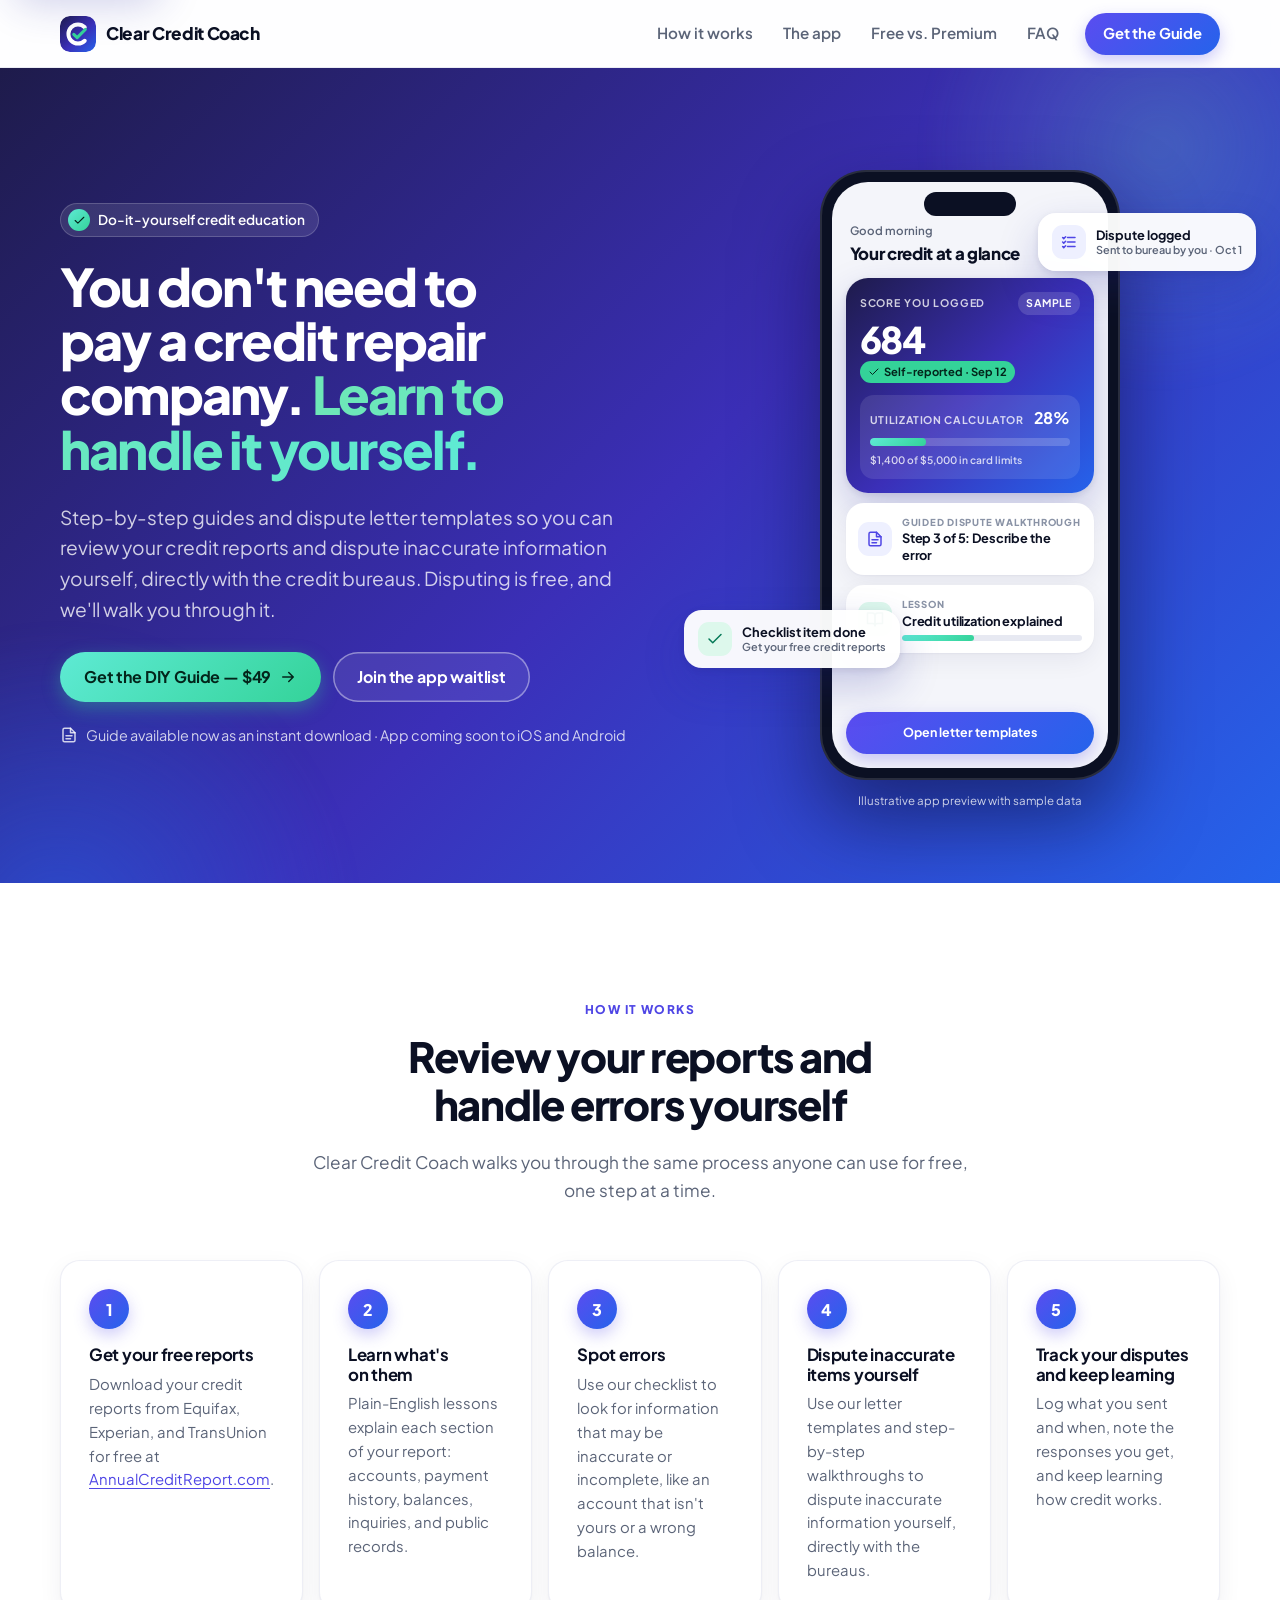
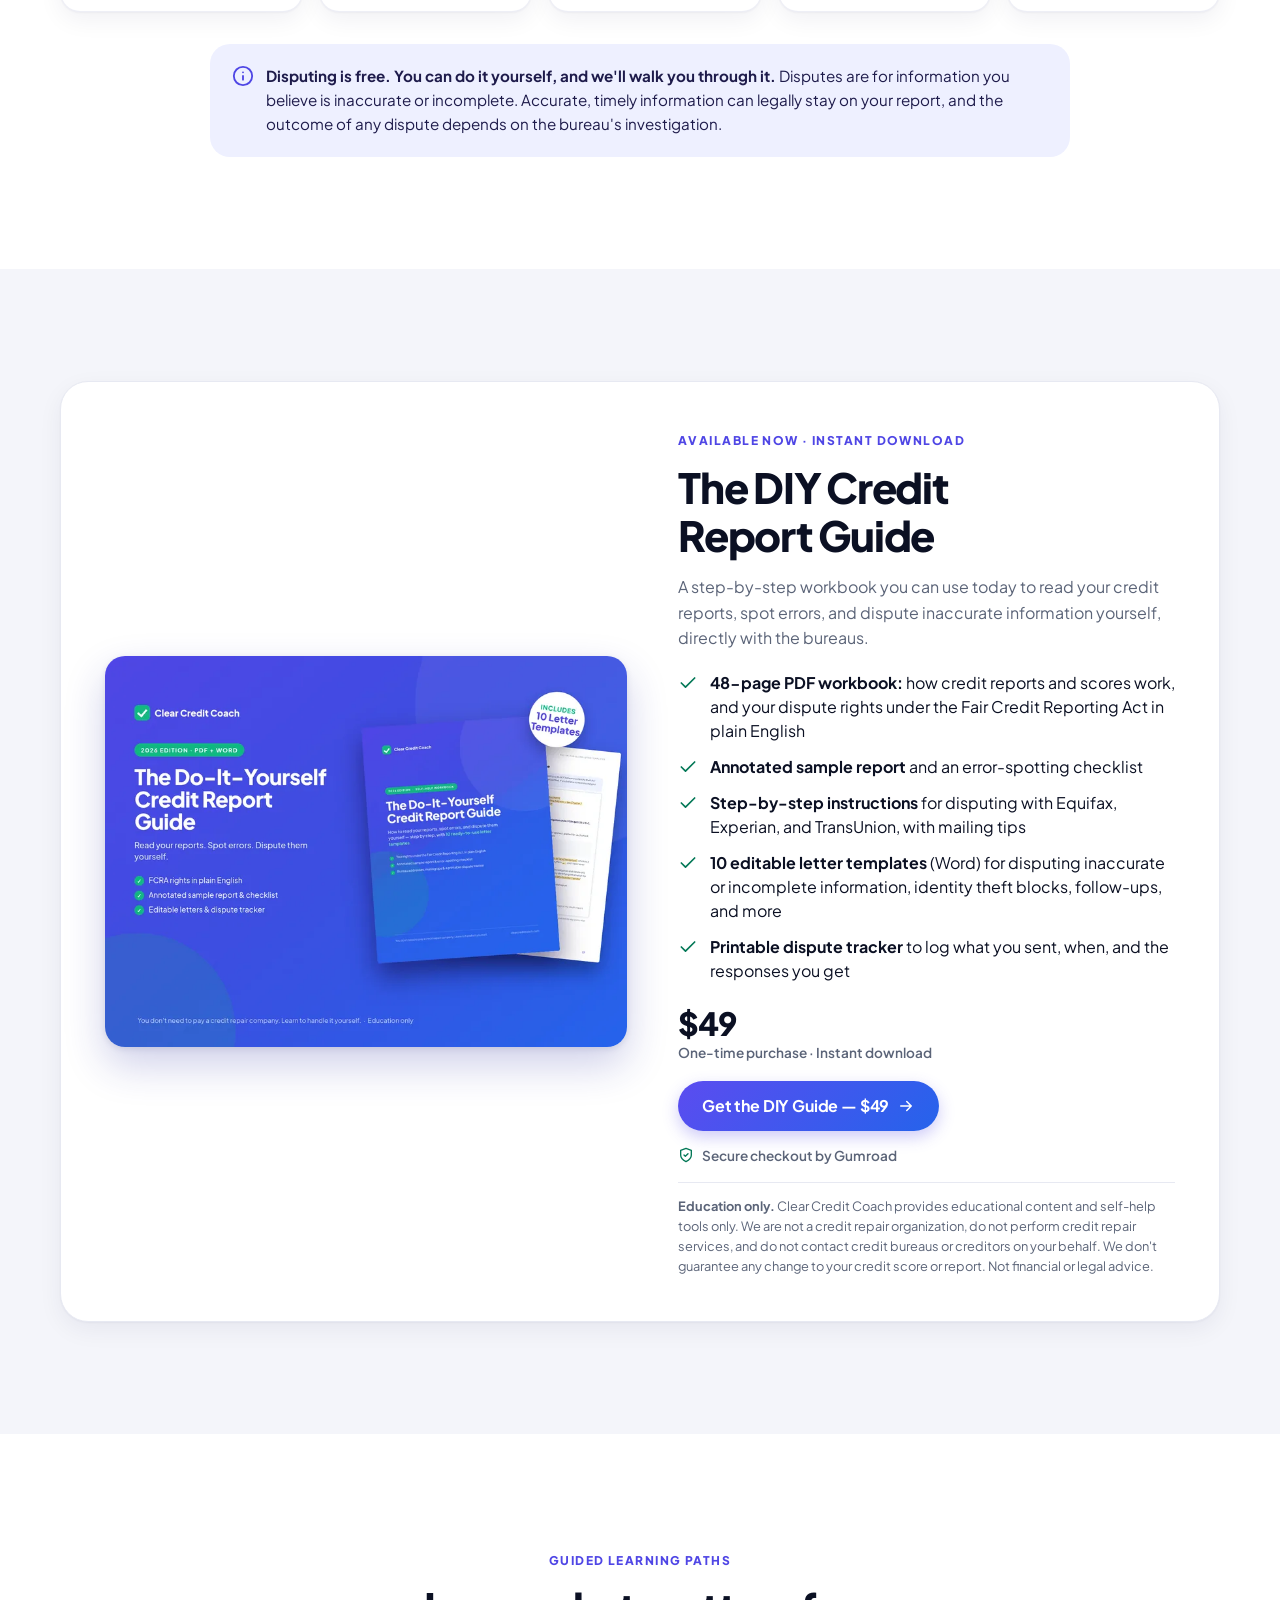
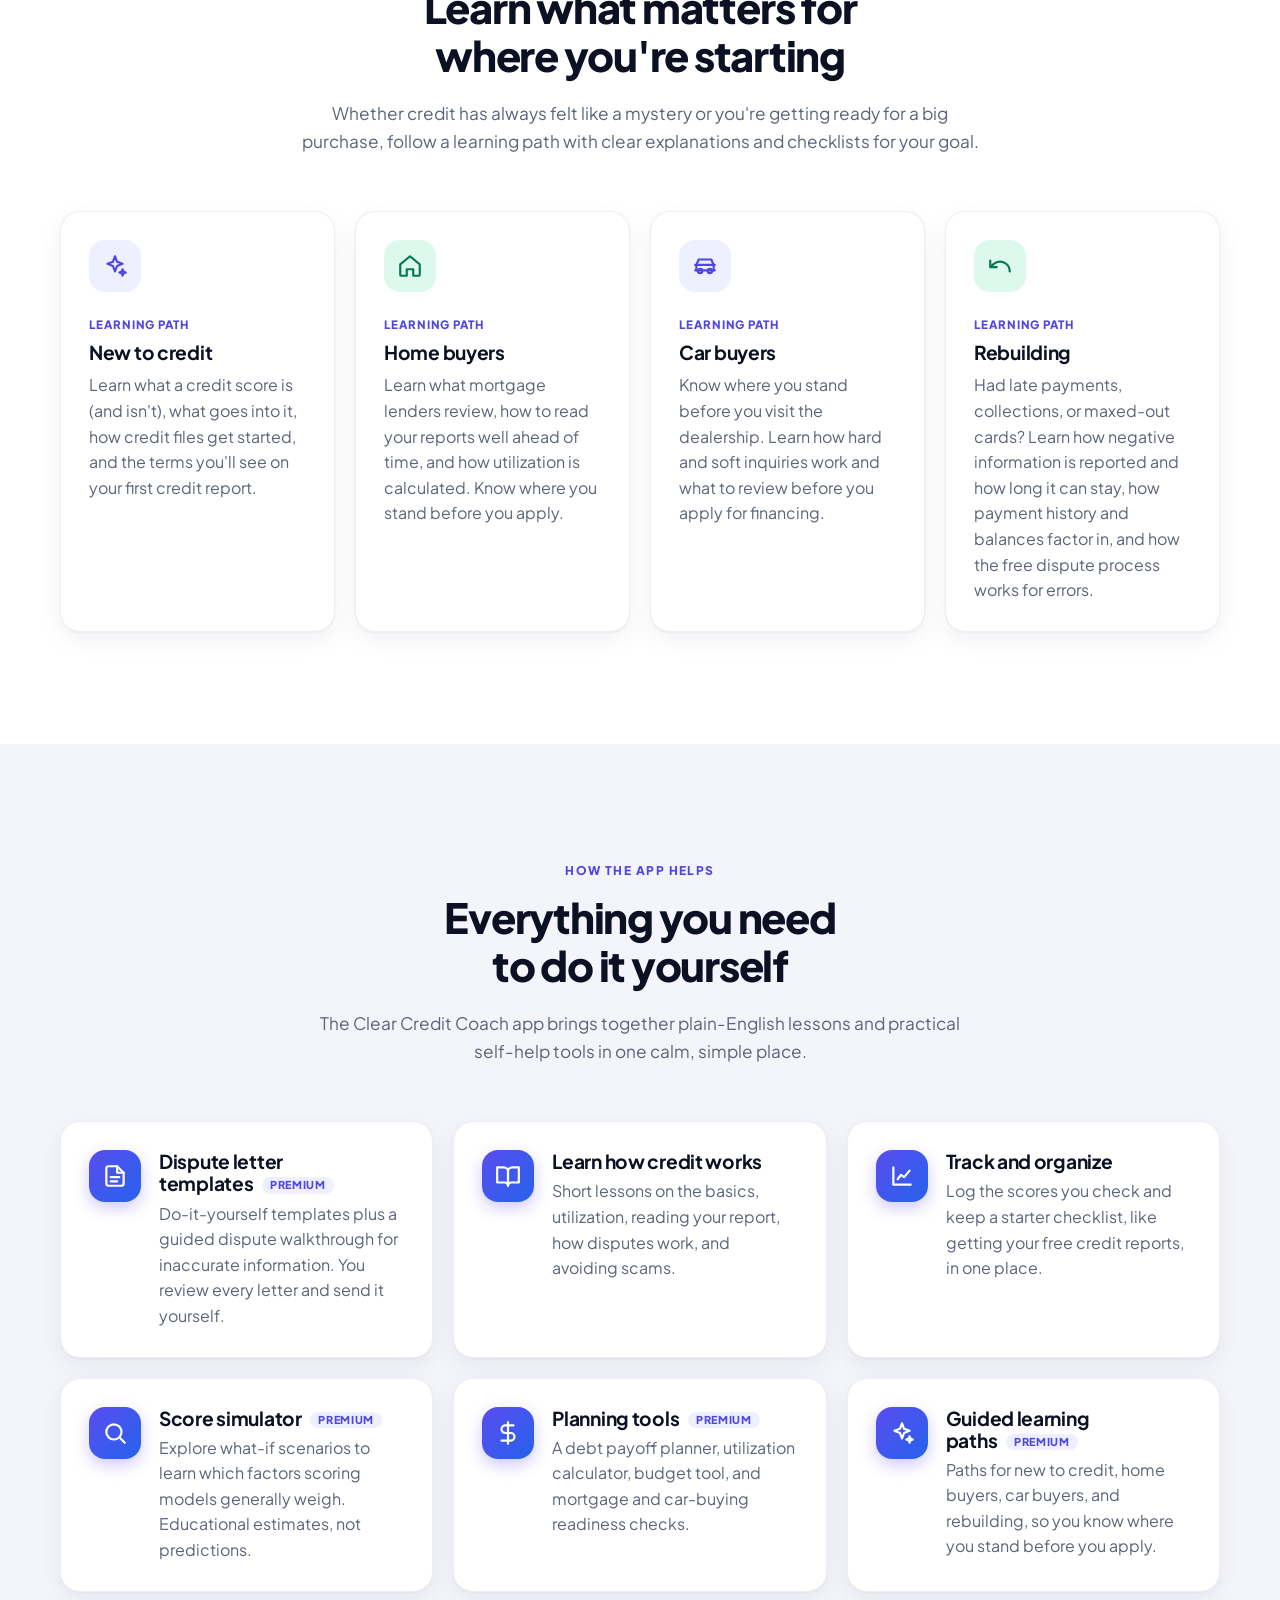
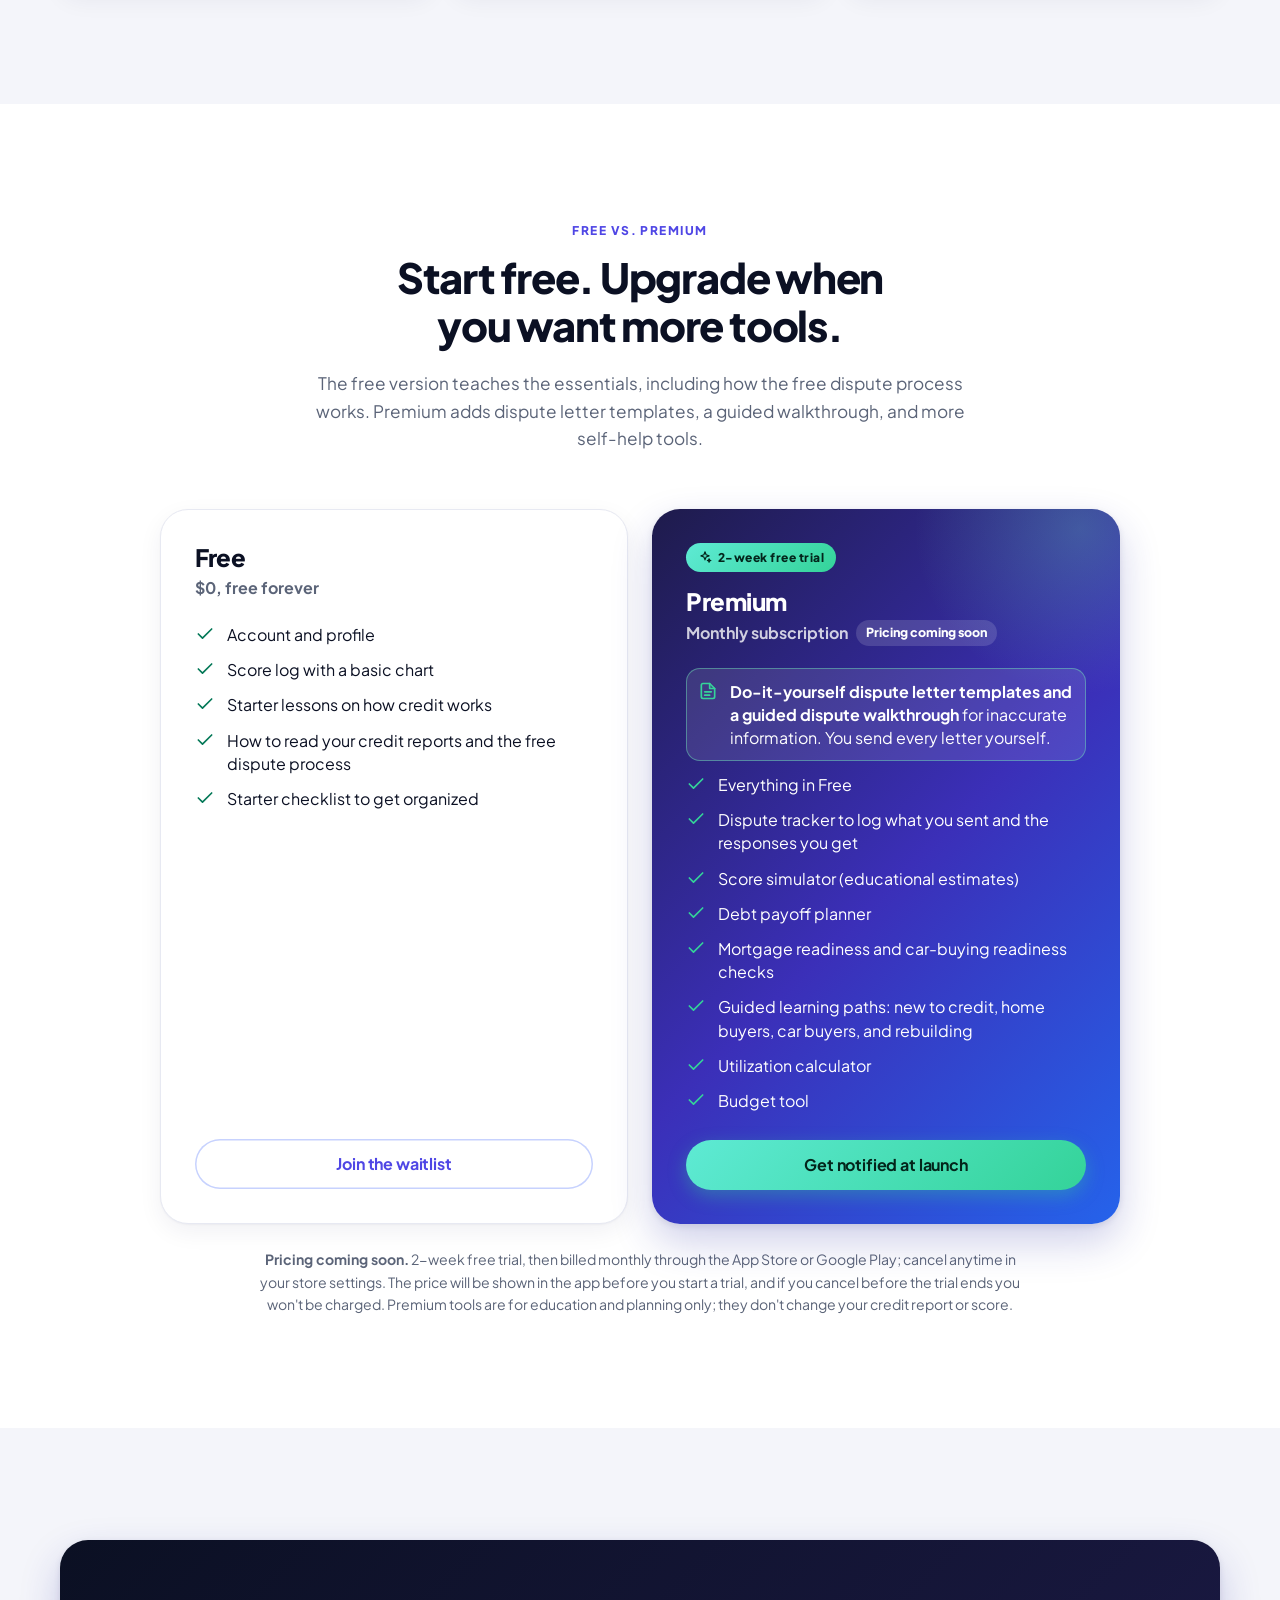
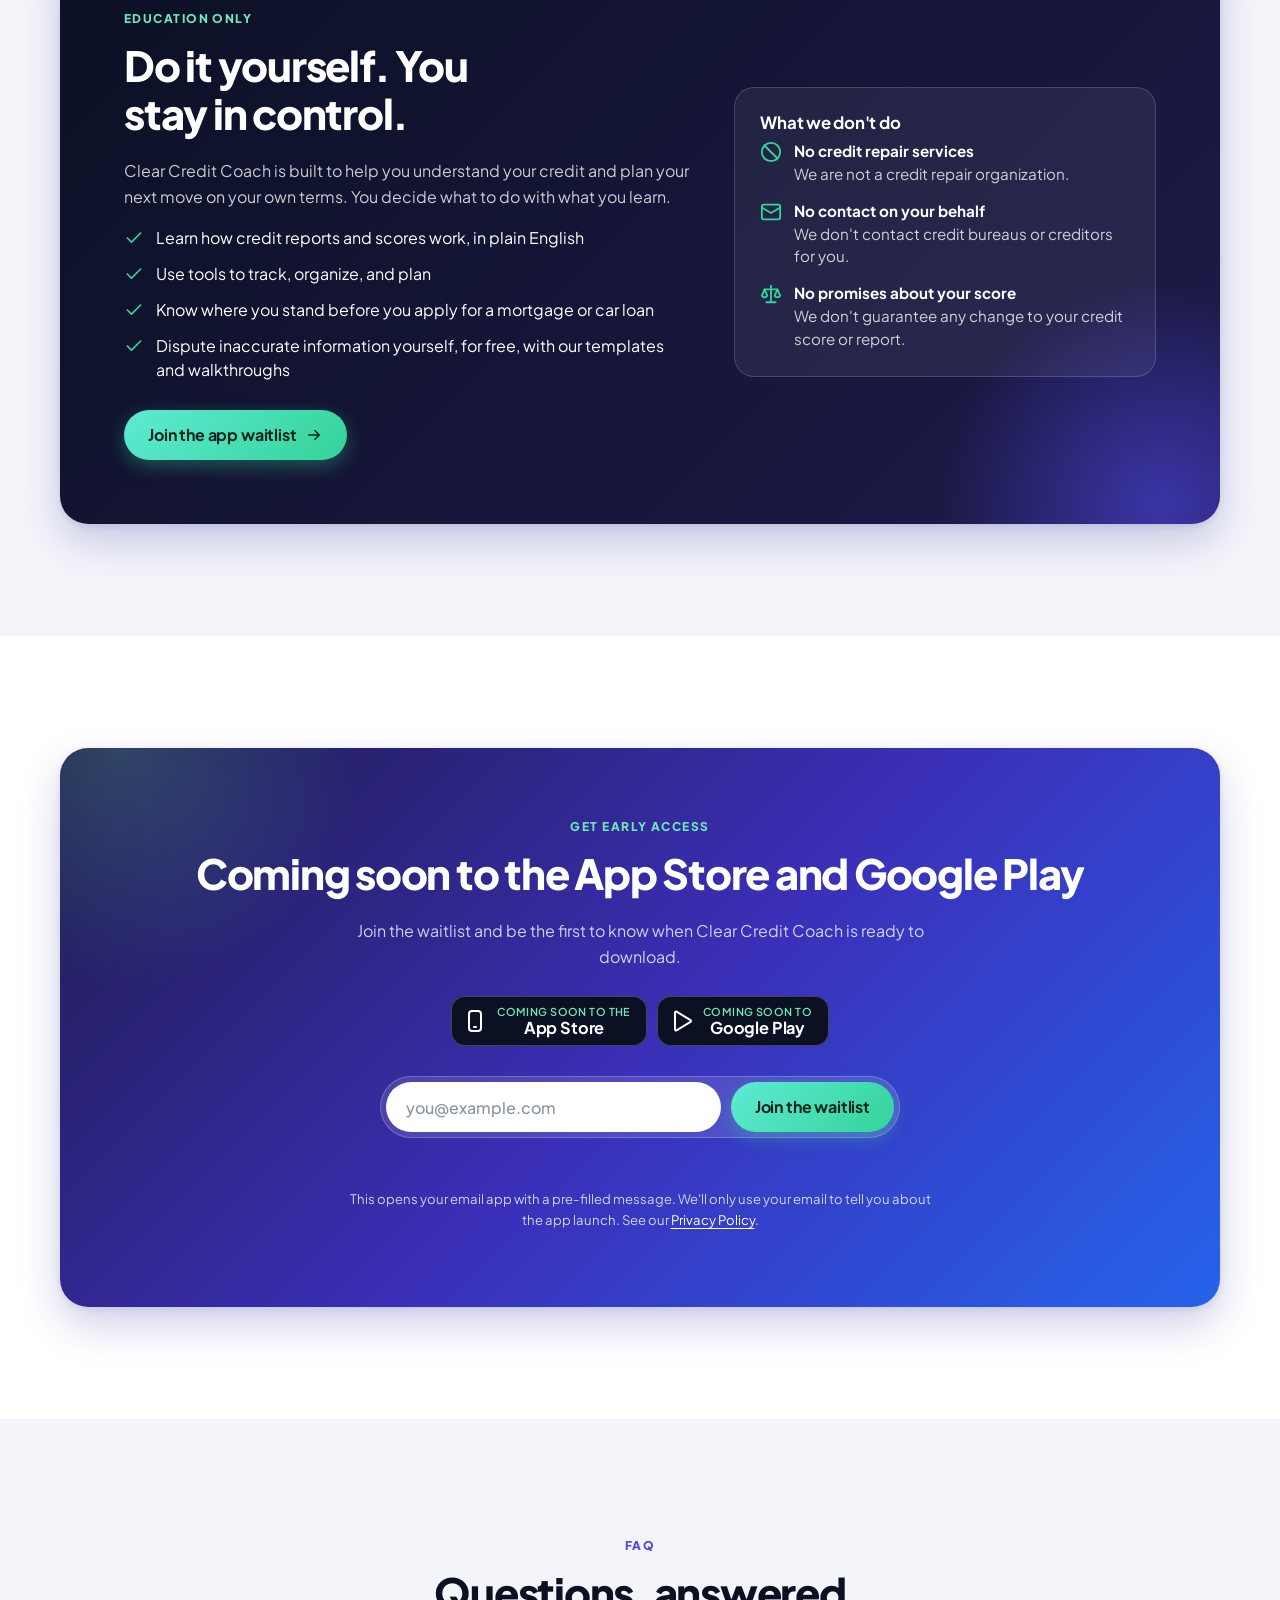
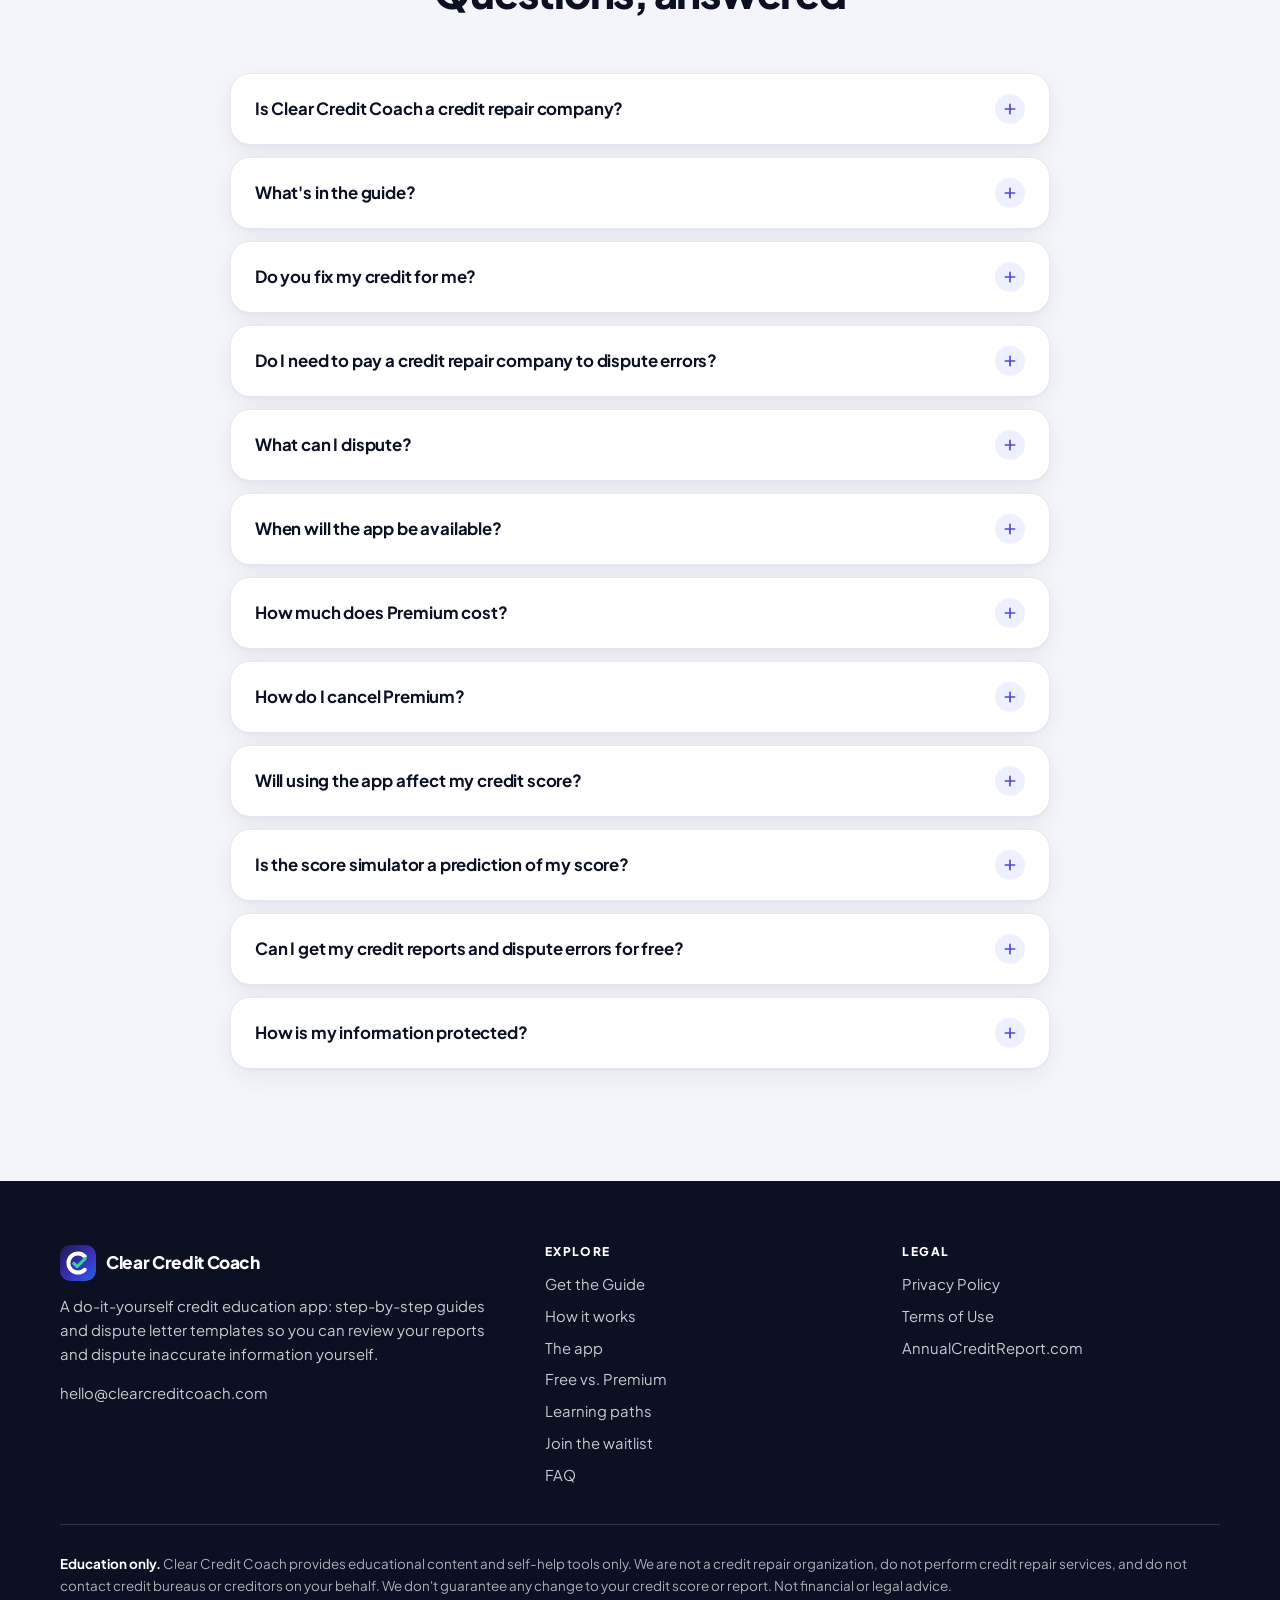
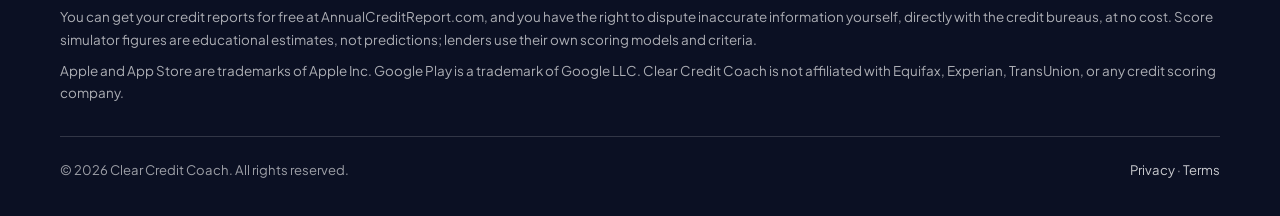
==== commit b7271caf: "Sell the DIY Credit Report Guide (Gumroad) as the main purchase - Hero primary CTA 'Get the DIY Guid" ====
--- a/index.html
+++ b/index.html
@@ -4,14 +4,14 @@
 <meta charset="utf-8">
 <meta name="viewport" content="width=device-width, initial-scale=1, viewport-fit=cover">
 <title>Clear Credit Coach | Learn to review your credit reports and dispute errors yourself</title>
-<meta name="description" content="You don't need to pay a credit repair company. Clear Credit Coach is a do-it-yourself credit education app with step-by-step guides and dispute letter templates. Disputing with the credit bureaus is free. Coming soon to iOS and Android.">
+<meta name="description" content="You don't need to pay a credit repair company. Get The Do-It-Yourself Credit Report Guide: a step-by-step workbook with 10 editable letter templates. Disputing with the credit bureaus is free. App coming soon.">
 <link rel="canonical" href="https://clearcreditcoach.com/">
 <meta name="theme-color" content="#1E1B4B">
 <meta name="color-scheme" content="light">
 <meta property="og:type" content="website">
 <meta property="og:site_name" content="Clear Credit Coach">
 <meta property="og:title" content="Clear Credit Coach | Learn to review your credit reports and dispute errors yourself">
-<meta property="og:description" content="You don't need to pay a credit repair company. Clear Credit Coach is a do-it-yourself credit education app with step-by-step guides and dispute letter templates. Disputing with the credit bureaus is free. Coming soon to iOS and Android.">
+<meta property="og:description" content="You don't need to pay a credit repair company. Get The Do-It-Yourself Credit Report Guide: a step-by-step workbook with 10 editable letter templates. Disputing with the credit bureaus is free. App coming soon.">
 <meta property="og:url" content="https://clearcreditcoach.com/">
 <meta property="og:image" content="https://clearcreditcoach.com/assets/img/og-image.jpg">
 <meta property="og:image:width" content="1200">
@@ -20,7 +20,7 @@
 <meta property="og:locale" content="en_US">
 <meta name="twitter:card" content="summary_large_image">
 <meta name="twitter:title" content="Clear Credit Coach | Learn to review your credit reports and dispute errors yourself">
-<meta name="twitter:description" content="You don't need to pay a credit repair company. Clear Credit Coach is a do-it-yourself credit education app with step-by-step guides and dispute letter templates. Disputing with the credit bureaus is free. Coming soon to iOS and Android.">
+<meta name="twitter:description" content="You don't need to pay a credit repair company. Get The Do-It-Yourself Credit Report Guide: a step-by-step workbook with 10 editable letter templates. Disputing with the credit bureaus is free. App coming soon.">
 <meta name="twitter:image" content="https://clearcreditcoach.com/assets/img/og-image.jpg">
 <link rel="icon" href="assets/img/favicon.svg" type="image/svg+xml">
 <link rel="icon" href="assets/img/favicon-32.png" sizes="32x32" type="image/png">
@@ -29,7 +29,8 @@
 <link rel="preload" href="assets/fonts/plus-jakarta-sans-latin-var.woff2" as="font" type="font/woff2" crossorigin>
 <link rel="stylesheet" href="assets/css/styles.css">
 <script src="assets/js/main.js" defer></script>
-<script type="application/ld+json">{"@context":"https://schema.org","@graph":[{"@type":"Organization","@id":"https://clearcreditcoach.com/#org","name":"Clear Credit Coach","url":"https://clearcreditcoach.com/","logo":"https://clearcreditcoach.com/assets/img/icon-512.png","email":"hello@clearcreditcoach.com"},{"@type":"WebSite","@id":"https://clearcreditcoach.com/#website","url":"https://clearcreditcoach.com/","name":"Clear Credit Coach","publisher":{"@id":"https://clearcreditcoach.com/#org"}},{"@type":"FAQPage","mainEntity":[{"@type":"Question","name":"Is Clear Credit Coach a credit repair company?","acceptedAnswer":{"@type":"Answer","text":"No. Clear Credit Coach provides educational content and self-help tools only. We are not a credit repair organization, do not perform credit repair services, and do not contact credit bureaus or creditors on your behalf. We don't guarantee any change to your credit score or report. Not financial or legal advice.The app teaches how credit reports and scores work and gives you tools to track, organize, and plan. You decide what to do with what you learn."}},{"@type":"Question","name":"Do you fix my credit for me?","acceptedAnswer":{"@type":"Answer","text":"No. We don't do anything to your credit on your behalf, and we don't contact the credit bureaus or your creditors for you. Instead, we teach you how to handle it yourself. If you find information on your credit report that you believe is inaccurate or incomplete, you can dispute it yourself, for free, directly with the credit bureaus (Equifax, Experian, and TransUnion) and with the company that reported it.Premium includes do-it-yourself dispute letter templates and a guided dispute walkthrough. You decide whether to dispute, you review and edit every letter, and you send it yourself."}},{"@type":"Question","name":"Do I need to pay a credit repair company to dispute errors?","acceptedAnswer":{"@type":"Answer","text":"No. Under federal law, you have the right to dispute inaccurate or incomplete information directly with the credit bureaus at no cost, and you don't need to hire anyone to do it. Disputing is free. You can do it yourself, and we'll walk you through it.If you do decide to hire a credit repair company, federal law requires it to give you a written contract and a 3-business-day right to cancel, and it can't charge you until it has performed the services it promised."}},{"@type":"Question","name":"What can I dispute?","acceptedAnswer":{"@type":"Answer","text":"Disputes are for information you believe is inaccurate or incomplete, such as an account that isn't yours, a payment marked late that was on time, a wrong balance, or an outdated item that should no longer be reported. Accurate, timely information can legally stay on a credit report, and our walkthrough doesn't help you dispute information you know is accurate.The credit bureaus generally must investigate within 30 days. The outcome depends on their investigation, and we don't guarantee any particular outcome."}},{"@type":"Question","name":"When will the app be available?","acceptedAnswer":{"@type":"Answer","text":"The app is coming soon to the App Store and Google Play. Join the waitlist and we'll let you know when it's ready to download."}},{"@type":"Question","name":"How much does Premium cost?","acceptedAnswer":{"@type":"Answer","text":"Pricing is coming soon. Premium starts with a 2-week free trial, then is billed monthly through the App Store or Google Play. The price will be shown in the app before you start a trial. You can cancel anytime in your store settings; cancel before the trial ends and you won't be charged."}},{"@type":"Question","name":"How do I cancel Premium?","acceptedAnswer":{"@type":"Answer","text":"Premium is managed by Apple or Google, so you cancel in your Apple ID subscription settings or your Google Play subscriptions. Cancellation takes effect at the end of the current billing period. Deleting the app or your account does not cancel your subscription."}},{"@type":"Question","name":"Will using the app affect my credit score?","acceptedAnswer":{"@type":"Answer","text":"No. The app does not pull your credit. You enter scores you've gotten elsewhere, such as from your bank, card issuer, or a credit monitoring service. Checking your own credit is a soft inquiry and does not affect your scores."}},{"@type":"Question","name":"Is the score simulator a prediction of my score?","acceptedAnswer":{"@type":"Answer","text":"No. The score simulator is a learning tool. It shows educational estimates of how common credit scoring factors generally work in hypothetical scenarios. Real scores are calculated by scoring models using your full credit reports, vary by model and bureau, and may differ from any estimate."}},{"@type":"Question","name":"Can I get my credit reports and dispute errors for free?","acceptedAnswer":{"@type":"Answer","text":"Yes. You can get free credit reports at AnnualCreditReport.com, and you have the right to dispute inaccurate information directly with the credit bureaus at no cost. The free version of the app explains how the process works, and Premium adds letter templates and a guided walkthrough."}},{"@type":"Question","name":"How is my information protected?","acceptedAnswer":{"@type":"Answer","text":"Your data is encrypted in transit and protected by access controls so that only you can see what you enter. We don't sell your personal information and we don't show ads. Read the Privacy Policy for details."}}]}]}</script>
+<script type="application/ld+json">{"@context":"https://schema.org","@graph":[{"@type":"Organization","@id":"https://clearcreditcoach.com/#org","name":"Clear Credit Coach","url":"https://clearcreditcoach.com/","logo":"https://clearcreditcoach.com/assets/img/icon-512.png","email":"hello@clearcreditcoach.com"},{"@type":"WebSite","@id":"https://clearcreditcoach.com/#website","url":"https://clearcreditcoach.com/","name":"Clear Credit Coach","publisher":{"@id":"https://clearcreditcoach.com/#org"}},{"@type":"Product","@id":"https://clearcreditcoach.com/#diy-guide","name":"The Do-It-Yourself Credit Report Guide","image":"https://clearcreditcoach.com/assets/img/diy-guide-cover-1200.jpg","description":"A 48-page do-it-yourself workbook with 10 editable letter templates and a printable dispute tracker for reviewing your credit reports and disputing inaccurate information yourself. Educational content only.","brand":{"@id":"https://clearcreditcoach.com/#org"},"offers":{"@type":"Offer","price":"49.00","priceCurrency":"USD","availability":"https://schema.org/InStock","url":"https://clearcoach.gumroad.com/l/diy-credit-guide"}},{"@type":"FAQPage","mainEntity":[{"@type":"Question","name":"Is Clear Credit Coach a credit repair company?","acceptedAnswer":{"@type":"Answer","text":"No. Clear Credit Coach provides educational content and self-help tools only. We are not a credit repair organization, do not perform credit repair services, and do not contact credit bureaus or creditors on your behalf. We don't guarantee any change to your credit score or report. Not financial or legal advice.The app teaches how credit reports and scores work and gives you tools to track, organize, and plan. You decide what to do with what you learn."}},{"@type":"Question","name":"What's in the guide?","acceptedAnswer":{"@type":"Answer","text":"The Do-It-Yourself Credit Report Guide is a 48-page PDF workbook plus 10 editable letter templates (Word) and printable dispute tracker worksheets. It covers how credit reports and scores work, how to get your free reports, an annotated sample report, an error-spotting checklist, your dispute rights under the Fair Credit Reporting Act in plain English, step-by-step instructions for disputing with each bureau, what happens after you dispute, and how to spot credit repair scams.It's $49, a one-time purchase with an instant download after secure checkout on Gumroad. The guide is educational content and self-help tools only: you decide what to do and you send any letters yourself, and it doesn't guarantee any change to your credit score or report. See the guide."}},{"@type":"Question","name":"Do you fix my credit for me?","acceptedAnswer":{"@type":"Answer","text":"No. We don't do anything to your credit on your behalf, and we don't contact the credit bureaus or your creditors for you. Instead, we teach you how to handle it yourself. If you find information on your credit report that you believe is inaccurate or incomplete, you can dispute it yourself, for free, directly with the credit bureaus (Equifax, Experian, and TransUnion) and with the company that reported it.The DIY Guide (available now) includes do-it-yourself dispute letter templates and step-by-step instructions, and app Premium will add a guided dispute walkthrough. You decide whether to dispute, you review and edit every letter, and you send it yourself."}},{"@type":"Question","name":"Do I need to pay a credit repair company to dispute errors?","acceptedAnswer":{"@type":"Answer","text":"No. Under federal law, you have the right to dispute inaccurate or incomplete information directly with the credit bureaus at no cost, and you don't need to hire anyone to do it. Disputing is free. You can do it yourself, and we'll walk you through it.If you do decide to hire a credit repair company, federal law requires it to give you a written contract and a 3-business-day right to cancel, and it can't charge you until it has performed the services it promised."}},{"@type":"Question","name":"What can I dispute?","acceptedAnswer":{"@type":"Answer","text":"Disputes are for information you believe is inaccurate or incomplete, such as an account that isn't yours, a payment marked late that was on time, a wrong balance, or an outdated item that should no longer be reported. Accurate, timely information can legally stay on a credit report, and our walkthrough doesn't help you dispute information you know is accurate.The credit bureaus generally must investigate within 30 days. The outcome depends on their investigation, and we don't guarantee any particular outcome."}},{"@type":"Question","name":"When will the app be available?","acceptedAnswer":{"@type":"Answer","text":"The app is coming soon to the App Store and Google Play. Join the waitlist and we'll let you know when it's ready to download."}},{"@type":"Question","name":"How much does Premium cost?","acceptedAnswer":{"@type":"Answer","text":"Pricing is coming soon. Premium starts with a 2-week free trial, then is billed monthly through the App Store or Google Play. The price will be shown in the app before you start a trial. You can cancel anytime in your store settings; cancel before the trial ends and you won't be charged."}},{"@type":"Question","name":"How do I cancel Premium?","acceptedAnswer":{"@type":"Answer","text":"Premium is managed by Apple or Google, so you cancel in your Apple ID subscription settings or your Google Play subscriptions. Cancellation takes effect at the end of the current billing period. Deleting the app or your account does not cancel your subscription."}},{"@type":"Question","name":"Will using the app affect my credit score?","acceptedAnswer":{"@type":"Answer","text":"No. The app does not pull your credit. You enter scores you've gotten elsewhere, such as from your bank, card issuer, or a credit monitoring service. Checking your own credit is a soft inquiry and does not affect your scores."}},{"@type":"Question","name":"Is the score simulator a prediction of my score?","acceptedAnswer":{"@type":"Answer","text":"No. The score simulator is a learning tool. It shows educational estimates of how common credit scoring factors generally work in hypothetical scenarios. Real scores are calculated by scoring models using your full credit reports, vary by model and bureau, and may differ from any estimate."}},{"@type":"Question","name":"Can I get my credit reports and dispute errors for free?","acceptedAnswer":{"@type":"Answer","text":"Yes. You can get free credit reports at AnnualCreditReport.com, and you have the right to dispute inaccurate information directly with the credit bureaus at no cost. The free version of the app explains how the process works, and Premium adds letter templates and a guided walkthrough."}},{"@type":"Question","name":"How is my information protected?","acceptedAnswer":{"@type":"Answer","text":"Your data is encrypted in transit and protected by access controls so that only you can see what you enter. We don't sell your personal information and we don't show ads. Read the Privacy Policy for details."}}]}]}</script>
+<script src="https://gumroad.com/js/gumroad.js" defer></script>
 </head>
 <body>
 <a class="skip-link" href="#main">Skip to content</a>
@@ -45,7 +46,7 @@
       <a href="#app">The app</a>
       <a href="#plans">Free vs. Premium</a>
       <a href="#faq">FAQ</a>
-      <a class="btn btn--primary btn--sm" href="#waitlist">Join the waitlist</a>
+      <a class="btn btn--primary btn--sm" href="#guide">Get the Guide</a>
     </nav>
   </div>
 </header>
@@ -55,14 +56,14 @@
 <section class="hero" aria-labelledby="hero-title">
   <div class="container hero-inner">
     <div>
-      <span class="pill"><span class="dot"><svg viewBox="0 0 24 24" fill="none" stroke="currentColor" stroke-width="2" stroke-linecap="round" stroke-linejoin="round" aria-hidden="true" focusable="false"><path d="M20 6 9 17l-5-5"/></svg></span><span>Do-it-yourself credit education app</span></span>
+      <span class="pill"><span class="dot"><svg viewBox="0 0 24 24" fill="none" stroke="currentColor" stroke-width="2" stroke-linecap="round" stroke-linejoin="round" aria-hidden="true" focusable="false"><path d="M20 6 9 17l-5-5"/></svg></span><span>Do-it-yourself credit education</span></span>
       <h1 id="hero-title" class="h1--long">You don't need to pay a credit repair company. <span class="hl">Learn to handle it yourself.</span></h1>
       <p class="lead">Step-by-step guides and dispute letter templates so you can review your credit reports and dispute inaccurate information yourself, directly with the credit bureaus. Disputing is free, and we'll walk you through&nbsp;it.</p>
       <div class="btn-row">
-        <a class="btn btn--mint" href="#waitlist">Join the app waitlist <svg viewBox="0 0 24 24" fill="none" stroke="currentColor" stroke-width="2" stroke-linecap="round" stroke-linejoin="round" aria-hidden="true" focusable="false"><path d="M5 12h14M13 6l6 6-6 6"/></svg></a>
-        <a class="btn btn--ghost-light" href="#how">See how it works</a>
-      </div>
-      <div class="hero-note"><svg viewBox="0 0 24 24" fill="none" stroke="currentColor" stroke-width="2" stroke-linecap="round" stroke-linejoin="round" aria-hidden="true" focusable="false" width="18" height="18"><rect x="6" y="2" width="12" height="20" rx="3"/><path d="M11 18h2"/></svg><span>Coming soon to the App Store and Google Play</span></div>
+        <a class="btn btn--mint buy-guide" href="https://clearcoach.gumroad.com/l/diy-credit-guide" data-gumroad-overlay-checkout="true">Get the DIY Guide &mdash; $49 <svg viewBox="0 0 24 24" fill="none" stroke="currentColor" stroke-width="2" stroke-linecap="round" stroke-linejoin="round" aria-hidden="true" focusable="false"><path d="M5 12h14M13 6l6 6-6 6"/></svg></a>
+        <a class="btn btn--ghost-light" href="#waitlist">Join the app waitlist</a>
+      </div>
+      <div class="hero-note"><svg viewBox="0 0 24 24" fill="none" stroke="currentColor" stroke-width="2" stroke-linecap="round" stroke-linejoin="round" aria-hidden="true" focusable="false" width="18" height="18"><path d="M14 3H6a2 2 0 0 0-2 2v14a2 2 0 0 0 2 2h12a2 2 0 0 0 2-2V9z"/><path d="M14 3v6h6M8 13h8M8 17h6"/></svg><span>Guide available now as an instant download &middot; App coming soon to iOS and Android</span></div>
     </div>
 
     <div class="phone-wrap" aria-hidden="true">
@@ -106,8 +107,40 @@
   </div>
 </section>
 
+<!-- ============ DIY GUIDE ============ -->
+<section class="section" id="guide" aria-labelledby="guide-title">
+  <div class="container">
+    <div class="guide">
+      <div class="guide-media">
+        <picture>
+          <source type="image/webp" srcset="assets/img/diy-guide-cover-800.webp 800w, assets/img/diy-guide-cover-1200.webp 1200w" sizes="(max-width: 960px) 100vw, 560px">
+          <img src="assets/img/diy-guide-cover-800.jpg" srcset="assets/img/diy-guide-cover-800.jpg 800w, assets/img/diy-guide-cover-1200.jpg 1200w" sizes="(max-width: 960px) 100vw, 560px" width="1200" height="900" loading="lazy" decoding="async" alt="Cover of The Do-It-Yourself Credit Report Guide by Clear Credit Coach, 2026 edition, PDF and Word, including 10 letter templates">
+        </picture>
+      </div>
+      <div class="guide-body">
+        <span class="eyebrow">Available now &middot; Instant download</span>
+        <h2 id="guide-title">The DIY Credit Report Guide</h2>
+        <p class="guide-lead">A step-by-step workbook you can use today to read your credit reports, spot errors, and dispute inaccurate information yourself, directly with the bureaus.</p>
+        <ul class="check-list check-list--dark">
+          <li><svg viewBox="0 0 24 24" fill="none" stroke="currentColor" stroke-width="2" stroke-linecap="round" stroke-linejoin="round" aria-hidden="true" focusable="false"><path d="M20 6 9 17l-5-5"/></svg><span><strong>48-page PDF workbook:</strong> how credit reports and scores work, and your dispute rights under the Fair Credit Reporting Act in plain English</span></li>
+          <li><svg viewBox="0 0 24 24" fill="none" stroke="currentColor" stroke-width="2" stroke-linecap="round" stroke-linejoin="round" aria-hidden="true" focusable="false"><path d="M20 6 9 17l-5-5"/></svg><span><strong>Annotated sample report</strong> and an error-spotting checklist</span></li>
+          <li><svg viewBox="0 0 24 24" fill="none" stroke="currentColor" stroke-width="2" stroke-linecap="round" stroke-linejoin="round" aria-hidden="true" focusable="false"><path d="M20 6 9 17l-5-5"/></svg><span><strong>Step-by-step instructions</strong> for disputing with Equifax, Experian, and TransUnion, with mailing tips</span></li>
+          <li><svg viewBox="0 0 24 24" fill="none" stroke="currentColor" stroke-width="2" stroke-linecap="round" stroke-linejoin="round" aria-hidden="true" focusable="false"><path d="M20 6 9 17l-5-5"/></svg><span><strong>10 editable letter templates</strong> (Word) for disputing inaccurate or incomplete information, identity theft blocks, follow-ups, and more</span></li>
+          <li><svg viewBox="0 0 24 24" fill="none" stroke="currentColor" stroke-width="2" stroke-linecap="round" stroke-linejoin="round" aria-hidden="true" focusable="false"><path d="M20 6 9 17l-5-5"/></svg><span><strong>Printable dispute tracker</strong> to log what you sent, when, and the responses you get</span></li>
+        </ul>
+        <div class="guide-buy">
+          <div class="guide-price"><strong>$49</strong><span>One-time purchase &middot; Instant download</span></div>
+          <a class="btn btn--primary buy-guide" href="https://clearcoach.gumroad.com/l/diy-credit-guide" data-gumroad-overlay-checkout="true">Get the DIY Guide &mdash; $49 <svg viewBox="0 0 24 24" fill="none" stroke="currentColor" stroke-width="2" stroke-linecap="round" stroke-linejoin="round" aria-hidden="true" focusable="false"><path d="M5 12h14M13 6l6 6-6 6"/></svg></a>
+        </div>
+        <p class="guide-secure"><svg viewBox="0 0 24 24" fill="none" stroke="currentColor" stroke-width="2" stroke-linecap="round" stroke-linejoin="round" aria-hidden="true" focusable="false" width="16" height="16"><path d="M12 22s8-4 8-10V5l-8-3-8 3v7c0 6 8 10 8 10z"/><path d="M9 12l2 2 4-4"/></svg><span>Secure checkout by Gumroad</span></p>
+        <p class="guide-disclaimer"><strong>Education only.</strong> Clear Credit Coach provides educational content and self-help tools only. We are not a credit repair organization, do not perform credit repair services, and do not contact credit bureaus or creditors on your behalf. We don't guarantee any change to your credit score or report. Not financial or legal advice.</p>
+      </div>
+    </div>
+  </div>
+</section>
+
 <!-- ============ LEARNING PATHS ============ -->
-<section class="section" id="paths" aria-labelledby="aud-title">
+<section class="section section--white" id="paths" aria-labelledby="aud-title">
   <div class="container">
     <div class="section-head">
       <span class="eyebrow">Guided learning paths</span>
@@ -144,7 +177,7 @@
 </section>
 
 <!-- ============ HOW THE APP HELPS ============ -->
-<section class="section section--white" id="app" aria-labelledby="app-title">
+<section class="section" id="app" aria-labelledby="app-title">
   <div class="container">
     <div class="section-head">
       <span class="eyebrow">How the app helps</span>
@@ -163,7 +196,7 @@
 </section>
 
 <!-- ============ FREE VS PREMIUM ============ -->
-<section class="section" id="plans" aria-labelledby="plans-title">
+<section class="section section--white" id="plans" aria-labelledby="plans-title">
   <div class="container">
     <div class="section-head">
       <span class="eyebrow">Free vs. Premium</span>
@@ -206,7 +239,7 @@
 </section>
 
 <!-- ============ EDUCATION ONLY ============ -->
-<section class="section section--white" id="approach" aria-labelledby="approach-title">
+<section class="section" id="approach" aria-labelledby="approach-title">
   <div class="container">
     <div class="edu-band">
       <div>
@@ -236,7 +269,7 @@
 </section>
 
 <!-- ============ WAITLIST ============ -->
-<section class="section" id="waitlist" aria-labelledby="wl-title">
+<section class="section section--white" id="waitlist" aria-labelledby="wl-title">
   <div class="container">
     <div class="download">
       <span class="eyebrow eyebrow--light">Get early access</span>
@@ -264,7 +297,7 @@
 </section>
 
 <!-- ============ FAQ ============ -->
-<section class="section section--white" id="faq" aria-labelledby="faq-title">
+<section class="section" id="faq" aria-labelledby="faq-title">
   <div class="container">
     <div class="section-head">
       <span class="eyebrow">FAQ</span>
@@ -276,8 +309,12 @@
         <div class="answer"><p>No. Clear Credit Coach provides educational content and self-help tools only. We are not a credit repair organization, do not perform credit repair services, and do not contact credit bureaus or creditors on your behalf. We don't guarantee any change to your credit score or report. Not financial or legal advice.</p><p>The app teaches how credit reports and scores work and gives you tools to track, organize, and plan. You decide what to do with what you learn.</p></div>
       </details>
       <details>
+        <summary>What's in the guide?</summary>
+        <div class="answer"><p><em>The Do-It-Yourself Credit Report Guide</em> is a 48-page PDF workbook plus 10 editable letter templates (Word) and printable dispute tracker worksheets. It covers how credit reports and scores work, how to get your free reports, an annotated sample report, an error-spotting checklist, your dispute rights under the Fair Credit Reporting Act in plain English, step-by-step instructions for disputing with each bureau, what happens after you dispute, and how to spot credit repair scams.</p><p>It's $49, a one-time purchase with an instant download after secure checkout on Gumroad. The guide is educational content and self-help tools only: you decide what to do and you send any letters yourself, and it doesn't guarantee any change to your credit score or report. <a href="#guide">See the guide</a>.</p></div>
+      </details>
+      <details>
         <summary>Do you fix my credit for me?</summary>
-        <div class="answer"><p>No. We don't do anything to your credit on your behalf, and we don't contact the credit bureaus or your creditors for you. Instead, we teach you how to handle it yourself. If you find information on your credit report that you believe is inaccurate or incomplete, you can dispute it yourself, for free, directly with the credit bureaus (Equifax, Experian, and TransUnion) and with the company that reported it.</p><p>Premium includes do-it-yourself dispute letter templates and a guided dispute walkthrough. You decide whether to dispute, you review and edit every letter, and you send it yourself.</p></div>
+        <div class="answer"><p>No. We don't do anything to your credit on your behalf, and we don't contact the credit bureaus or your creditors for you. Instead, we teach you how to handle it yourself. If you find information on your credit report that you believe is inaccurate or incomplete, you can dispute it yourself, for free, directly with the credit bureaus (Equifax, Experian, and TransUnion) and with the company that reported it.</p><p>The DIY Guide (available now) includes do-it-yourself dispute letter templates and step-by-step instructions, and app Premium will add a guided dispute walkthrough. You decide whether to dispute, you review and edit every letter, and you send it yourself.</p></div>
       </details>
       <details>
         <summary>Do I need to pay a credit repair company to dispute errors?</summary>
@@ -334,6 +371,7 @@
       <div>
         <h2>Explore</h2>
         <ul>
+          <li><a href="#guide">Get the Guide</a></li>
           <li><a href="#how">How it works</a></li>
           <li><a href="#app">The app</a></li>
           <li><a href="#plans">Free vs. Premium</a></li>
--- a/assets/css/styles.css
+++ b/assets/css/styles.css
@@ -421,3 +421,19 @@
 .plan li.is-featured { background: rgba(255,255,255,.1); border-radius: 14px; padding: 12px; box-shadow: inset 0 0 0 1px rgba(110,231,183,.45); }
 .plan li.is-featured strong { color: #fff; }
 @media (max-width: 1100px) { .steps--5 { grid-template-columns: repeat(auto-fit, minmax(200px, 1fr)); } }
+
+/* v4: DIY guide (Gumroad) */
+.guide { display: grid; grid-template-columns: 1.05fr 1fr; gap: clamp(28px, 4vw, 56px); align-items: center; background: var(--surface); border-radius: var(--r-xl); padding: clamp(20px, 3.5vw, 44px); box-shadow: var(--sh-card); border: 1px solid var(--border); }
+.guide-media img { display: block; width: 100%; height: auto; border-radius: var(--r-lg); box-shadow: var(--sh-raised); }
+.guide-body h2 { margin-bottom: .35em; }
+.guide-lead { color: var(--muted); margin-bottom: 20px; }
+.guide .check-list { margin-bottom: 24px; }
+.guide .check-list strong { color: var(--text); }
+.guide-buy { display: flex; flex-wrap: wrap; align-items: center; gap: 16px 22px; }
+.guide-price strong { display: block; font-size: 2rem; font-weight: 800; letter-spacing: -0.03em; line-height: 1; }
+.guide-price span { font-size: .85rem; color: var(--muted); font-weight: 600; }
+.guide-secure { display: flex; align-items: center; gap: 8px; margin: 14px 0 0; font-size: .85rem; color: var(--muted); font-weight: 600; }
+.guide-secure svg { color: var(--accent); flex: none; }
+.guide-disclaimer { margin: 16px 0 0; padding-top: 14px; border-top: 1px solid var(--border); font-size: .8rem; line-height: 1.55; color: var(--muted); }
+@media (max-width: 960px) { .guide { grid-template-columns: 1fr; } }
+.hero-note { flex-wrap: nowrap; align-items: flex-start; } .hero-note svg { flex: none; margin-top: 2px; }
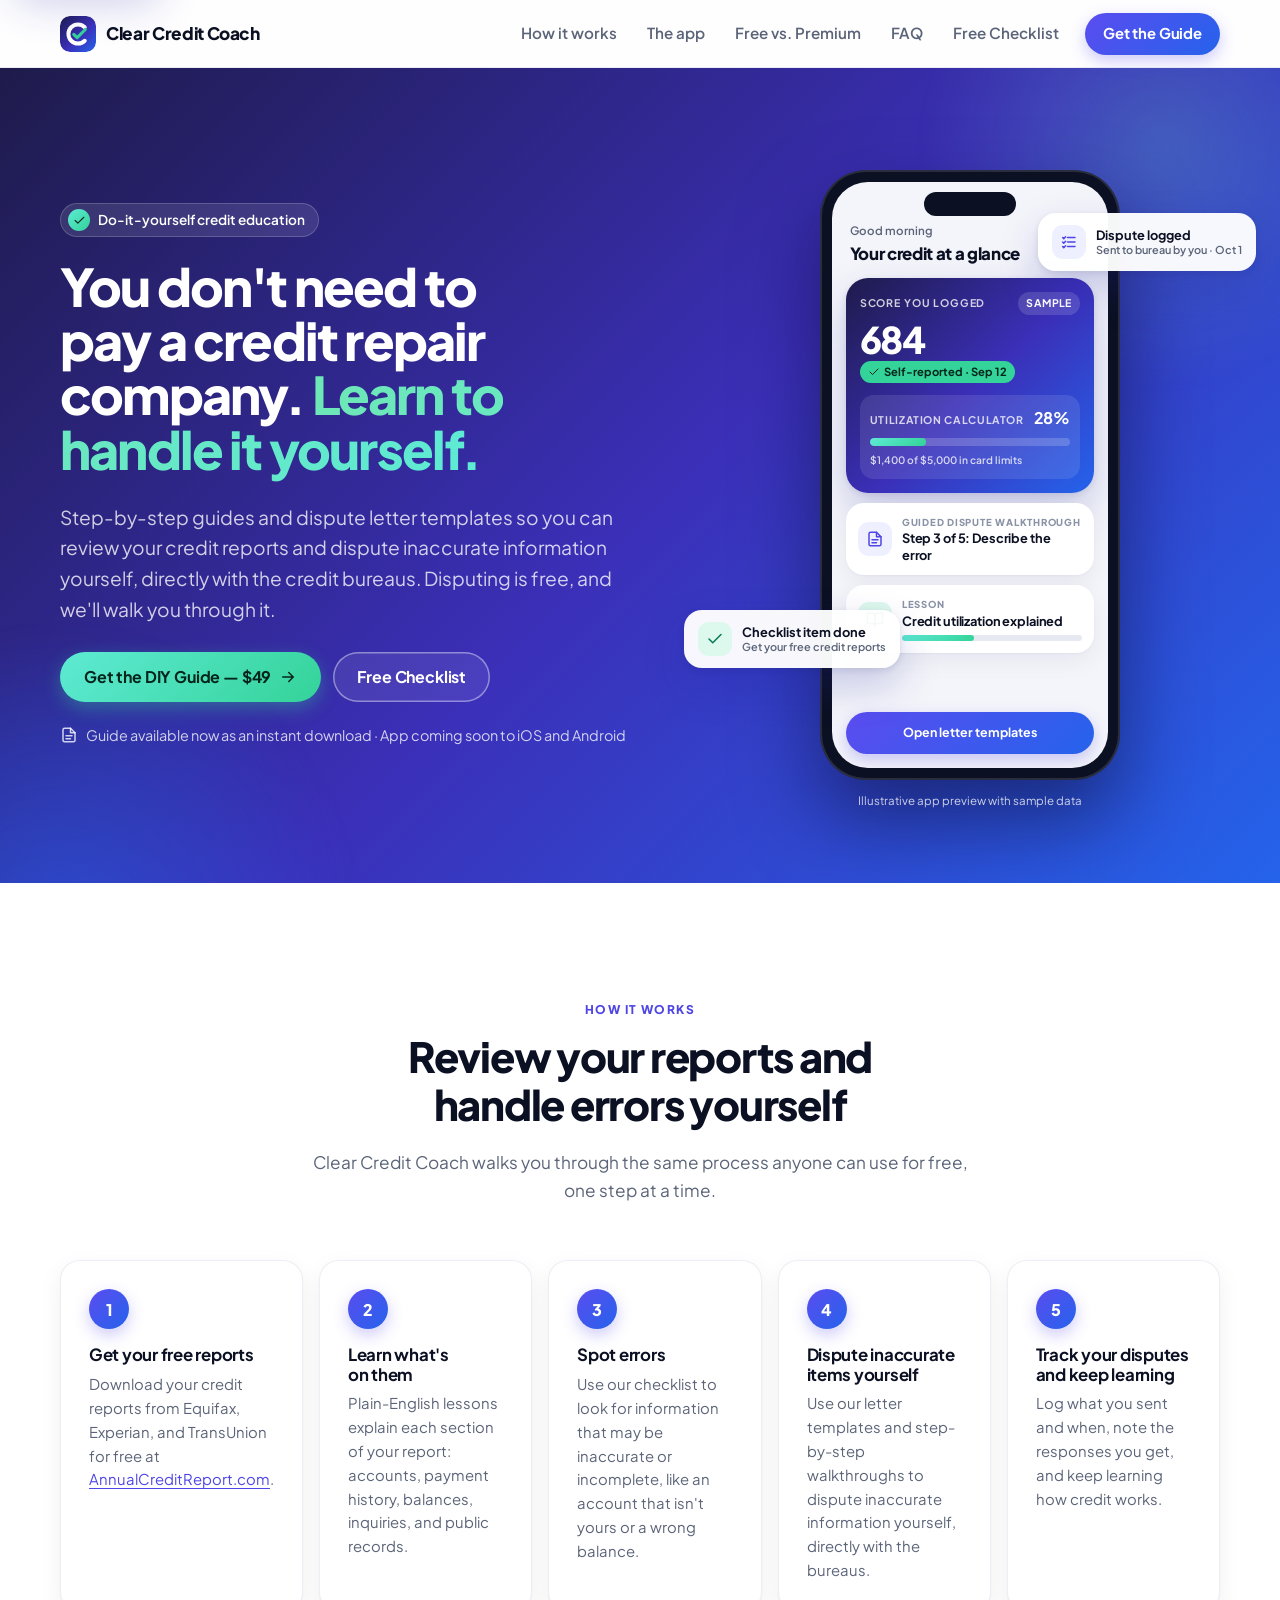
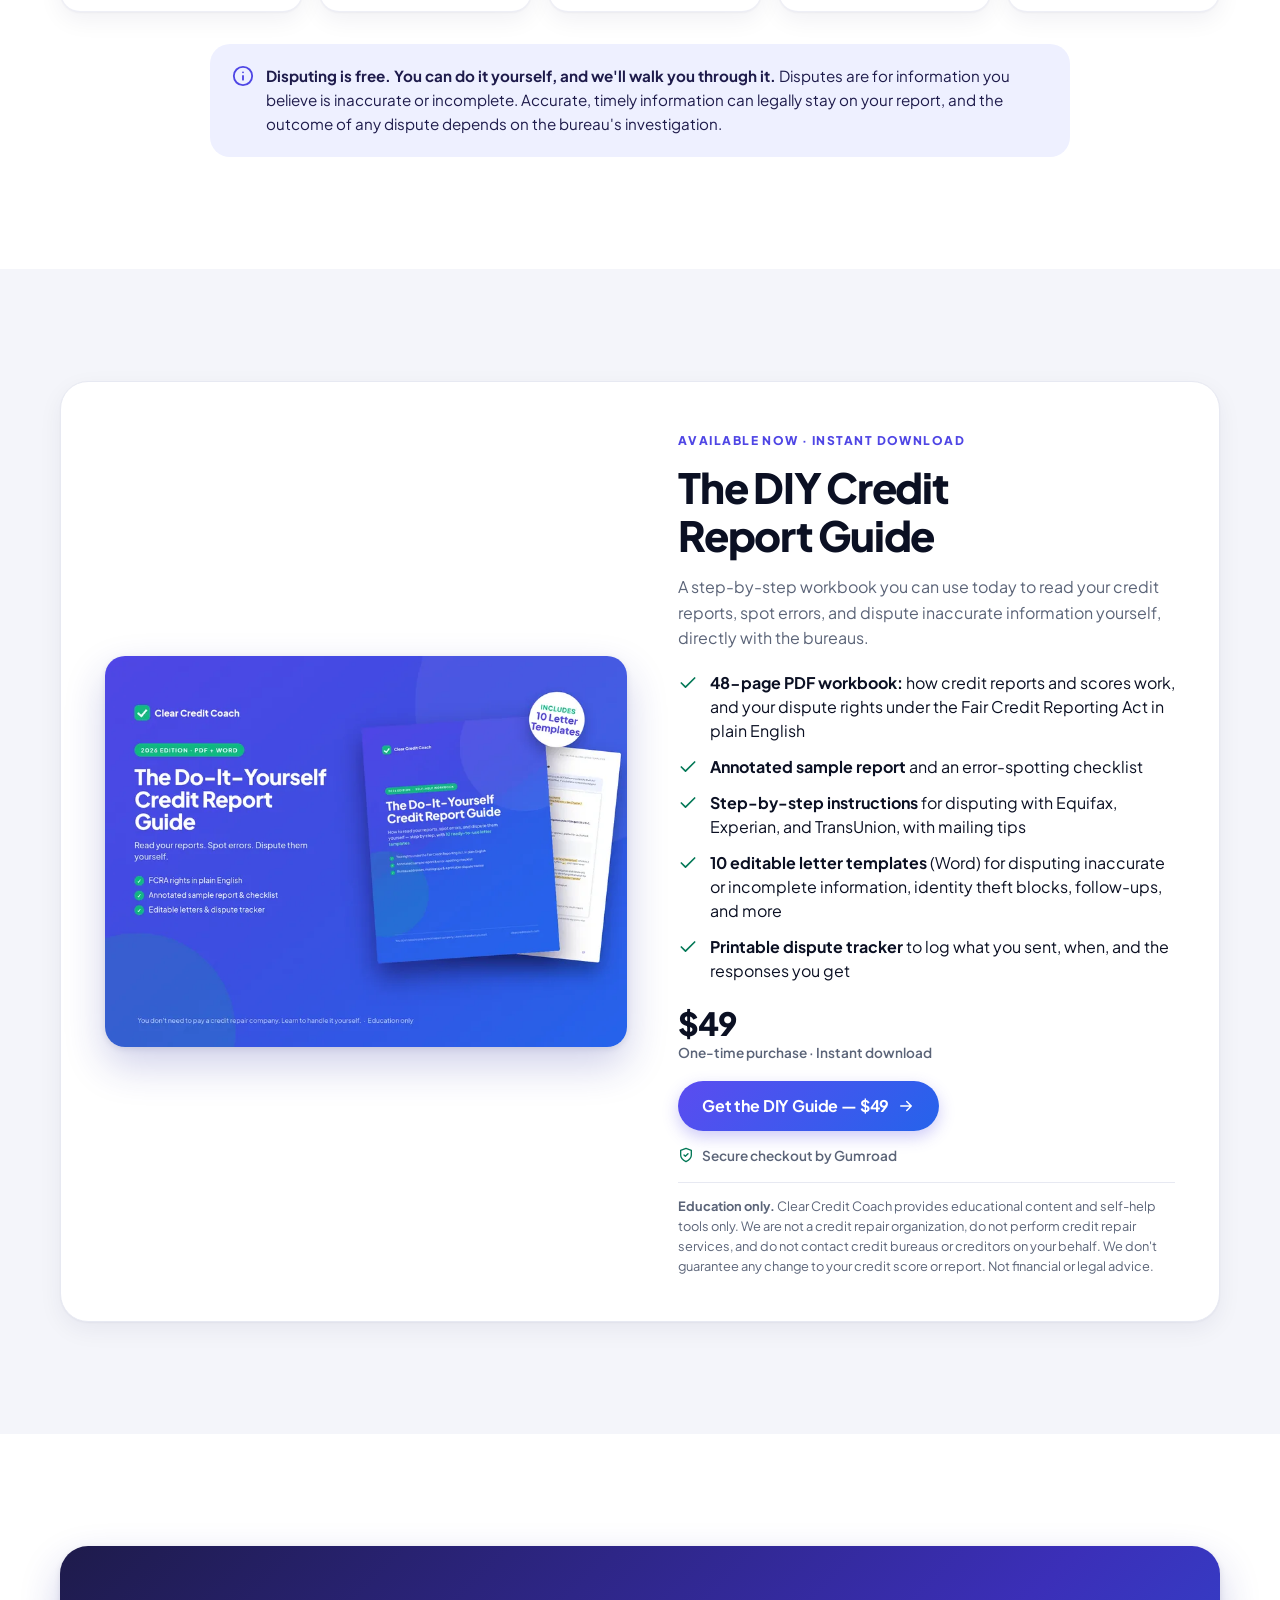
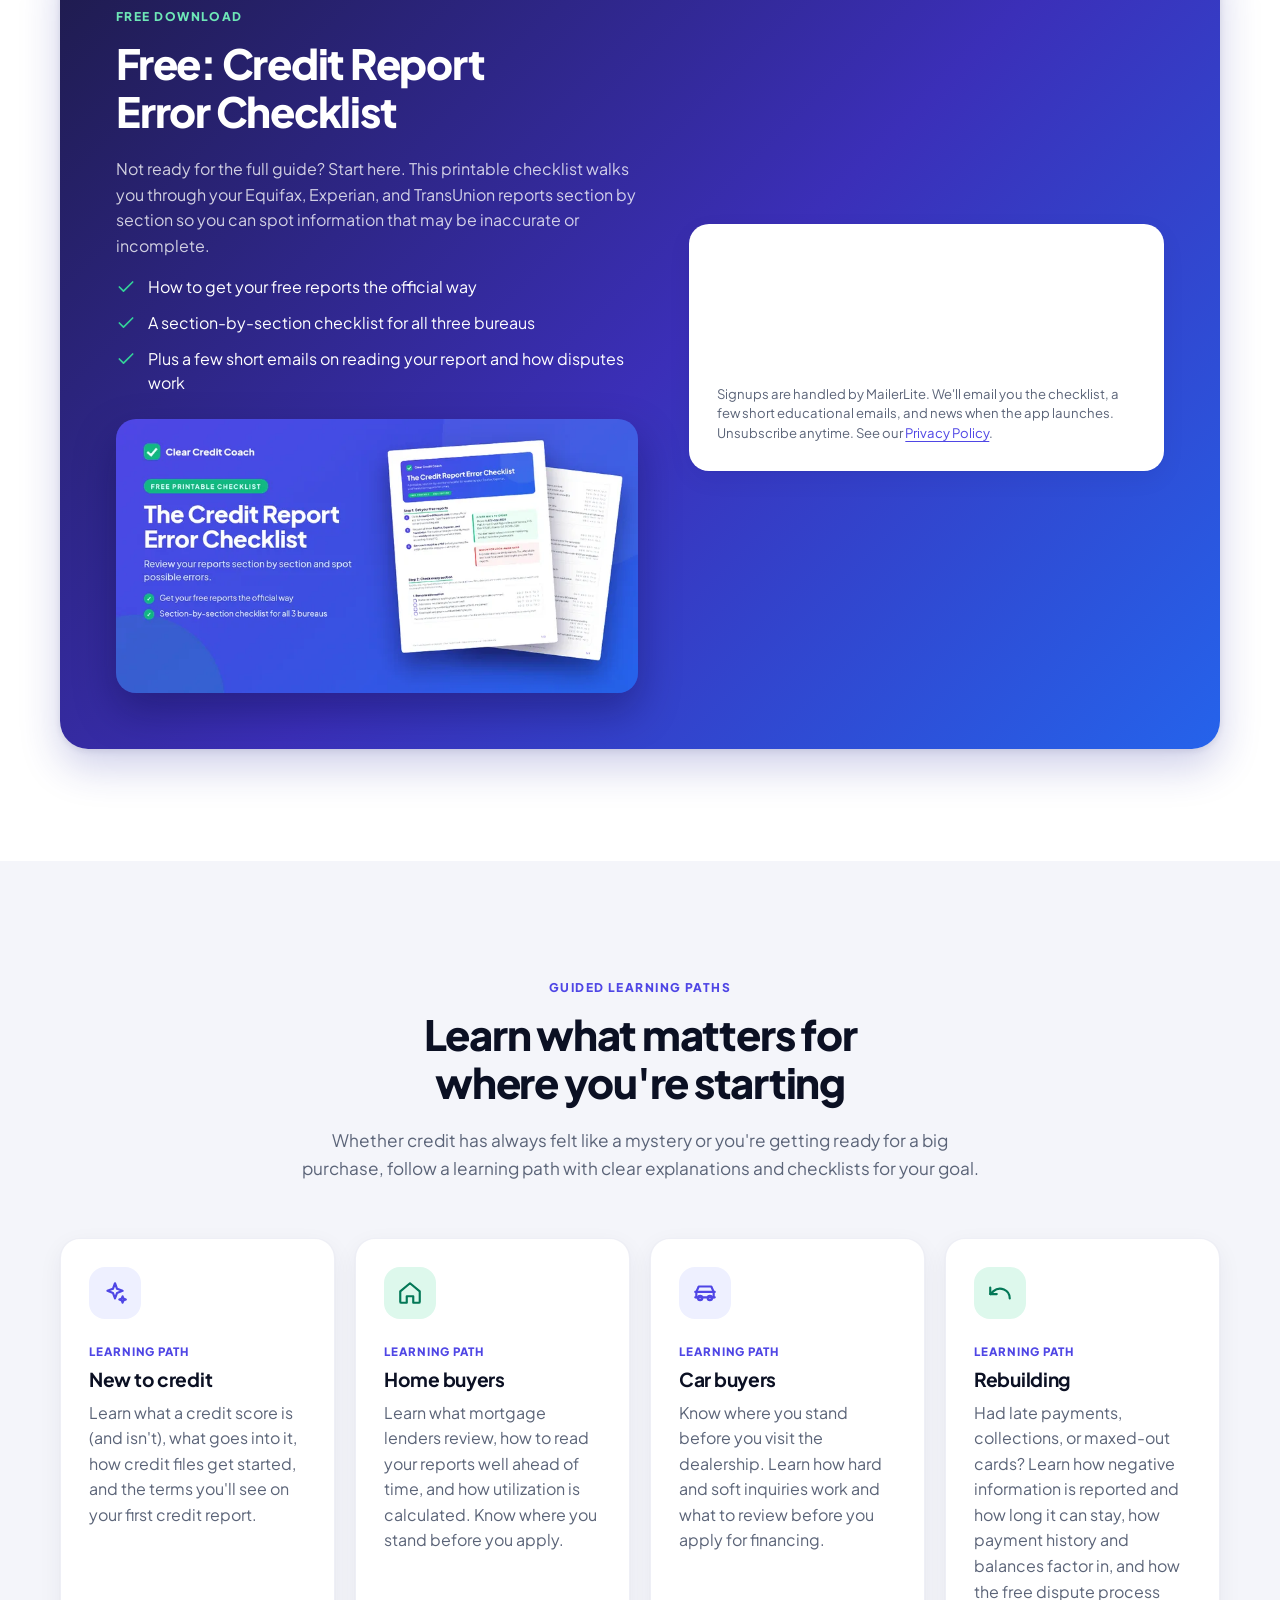
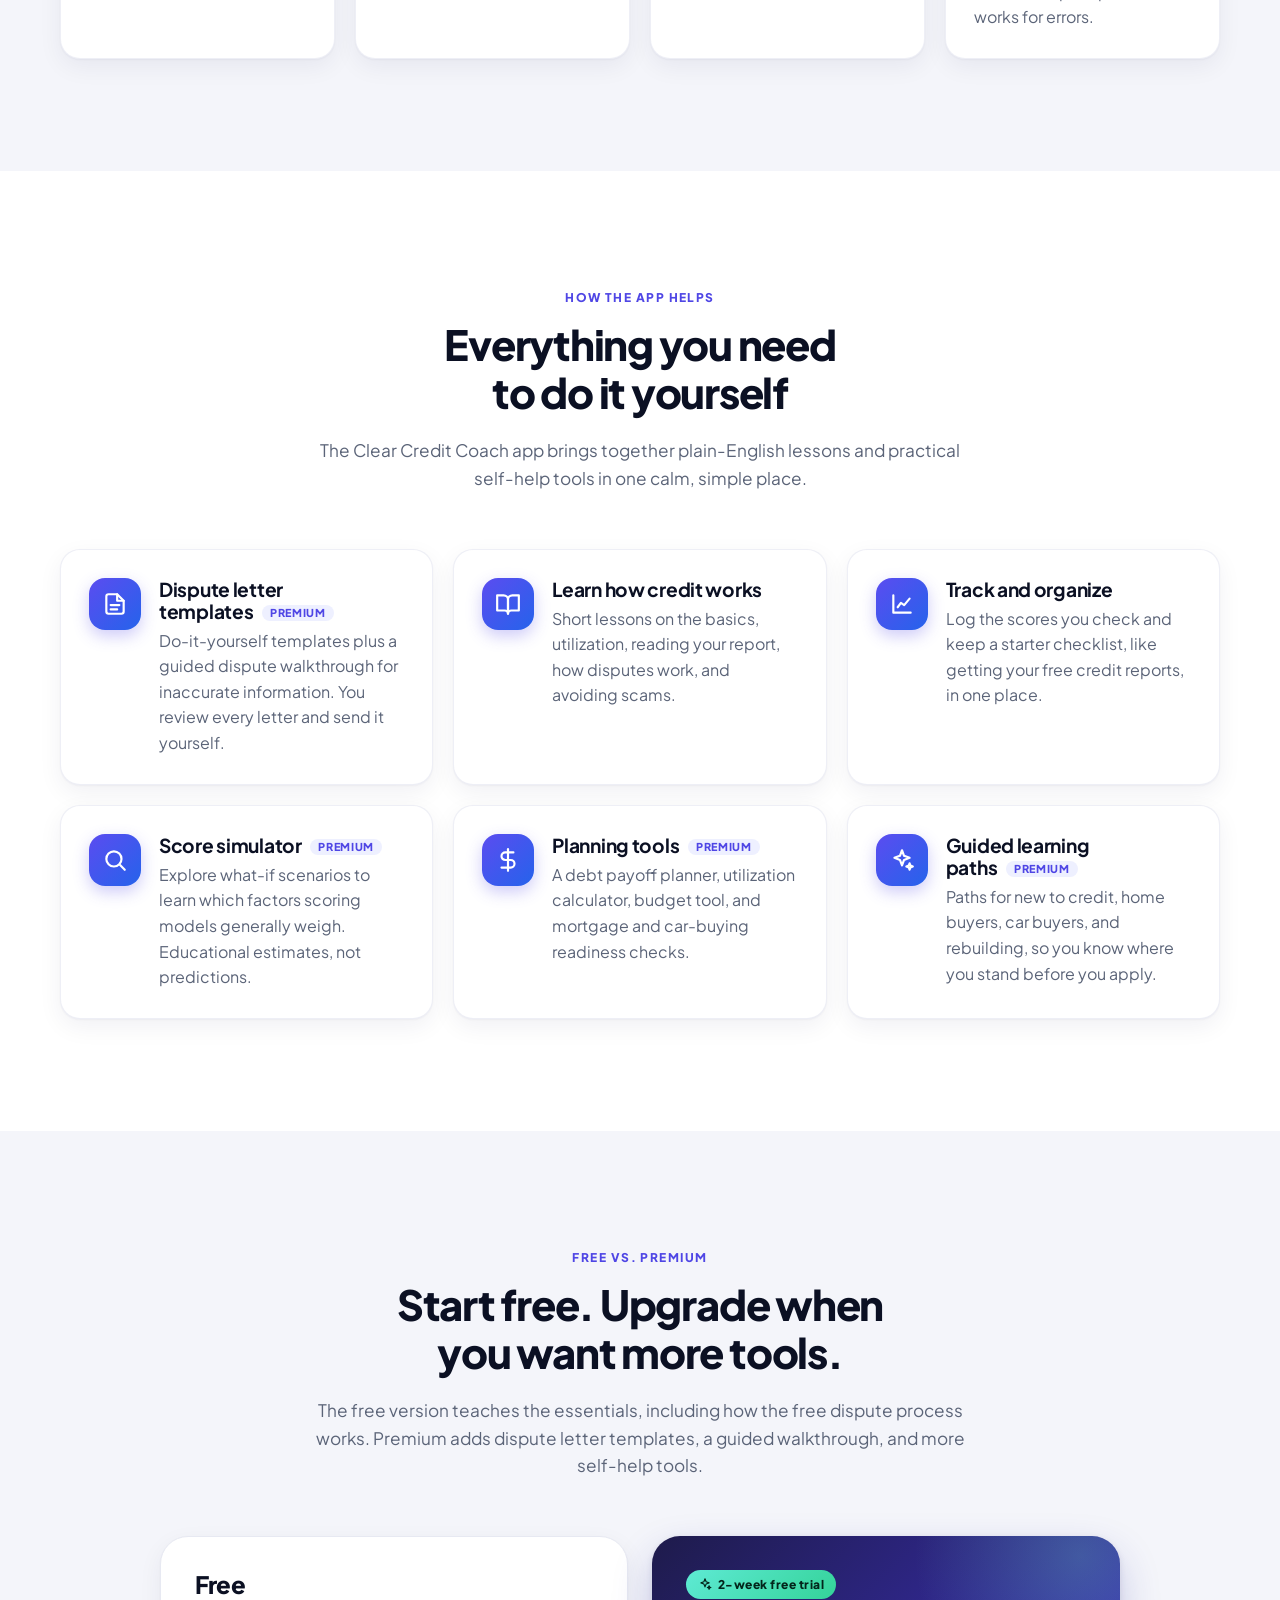
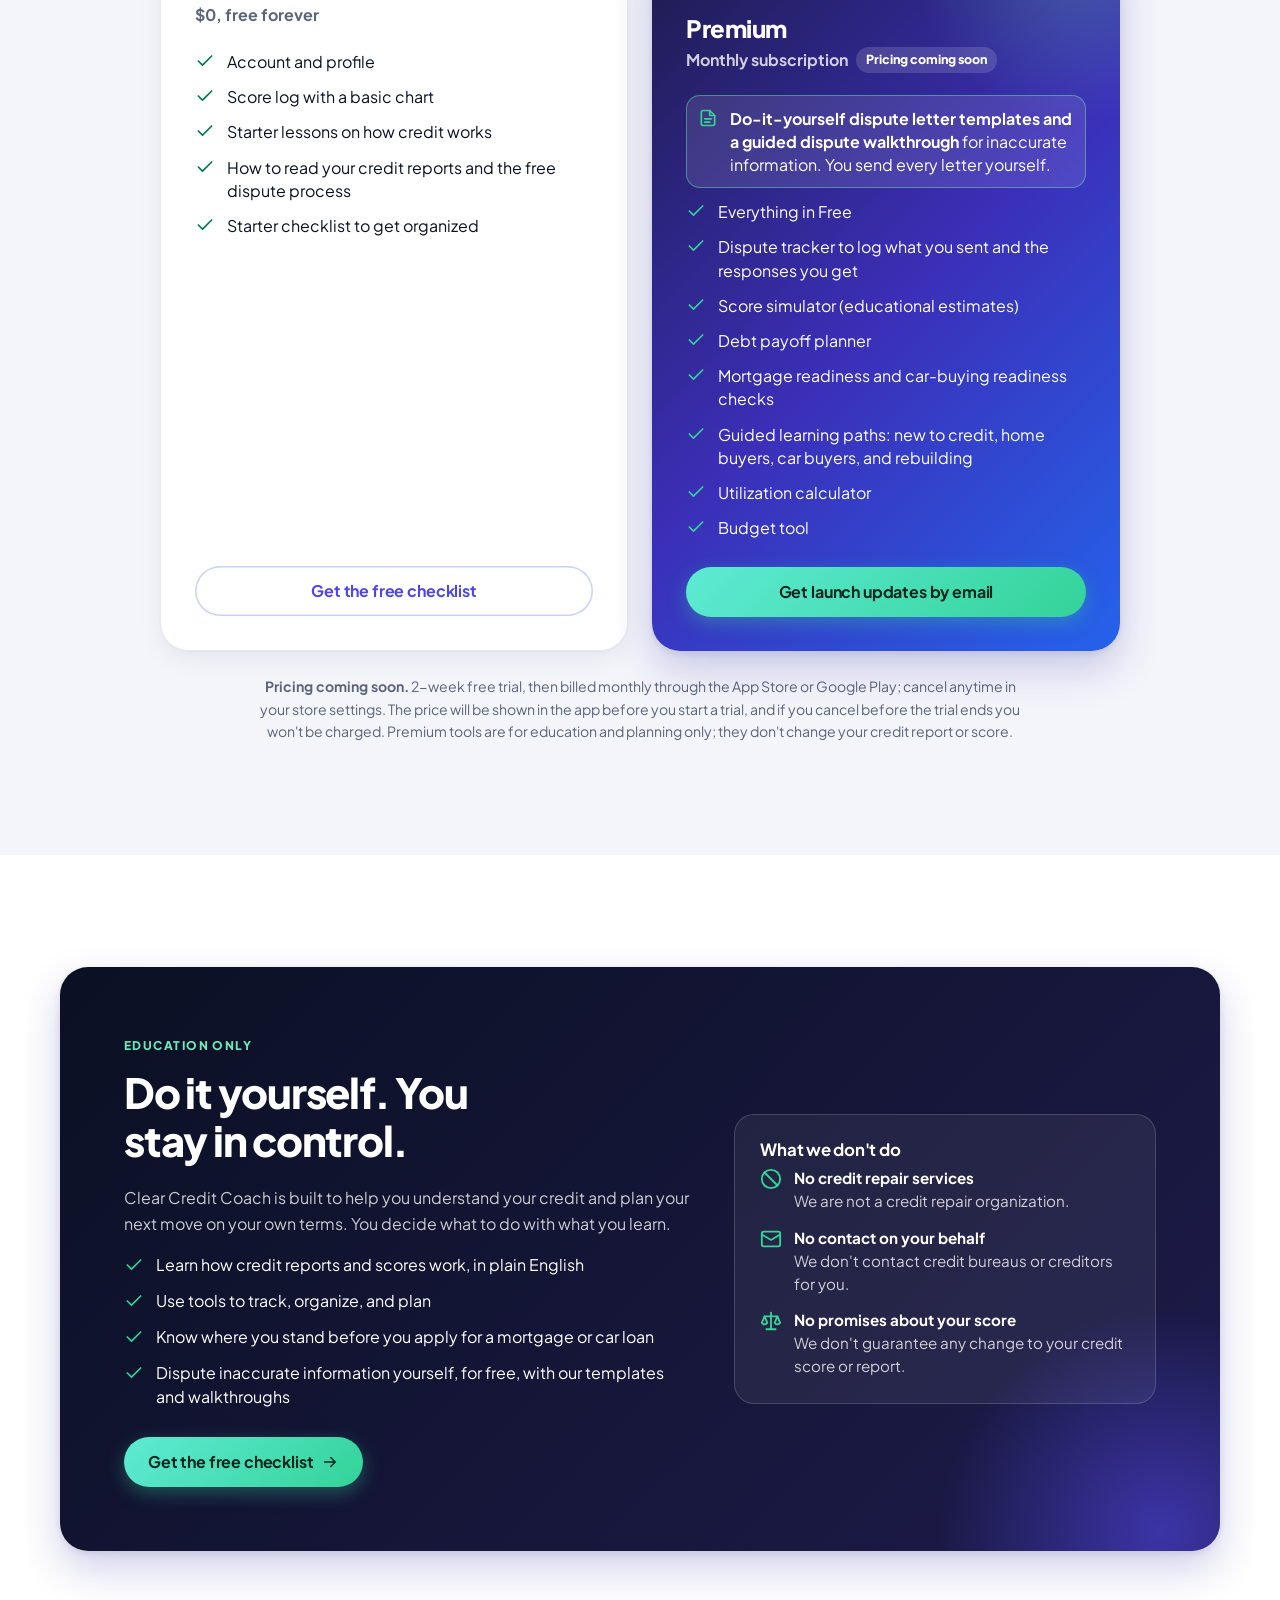
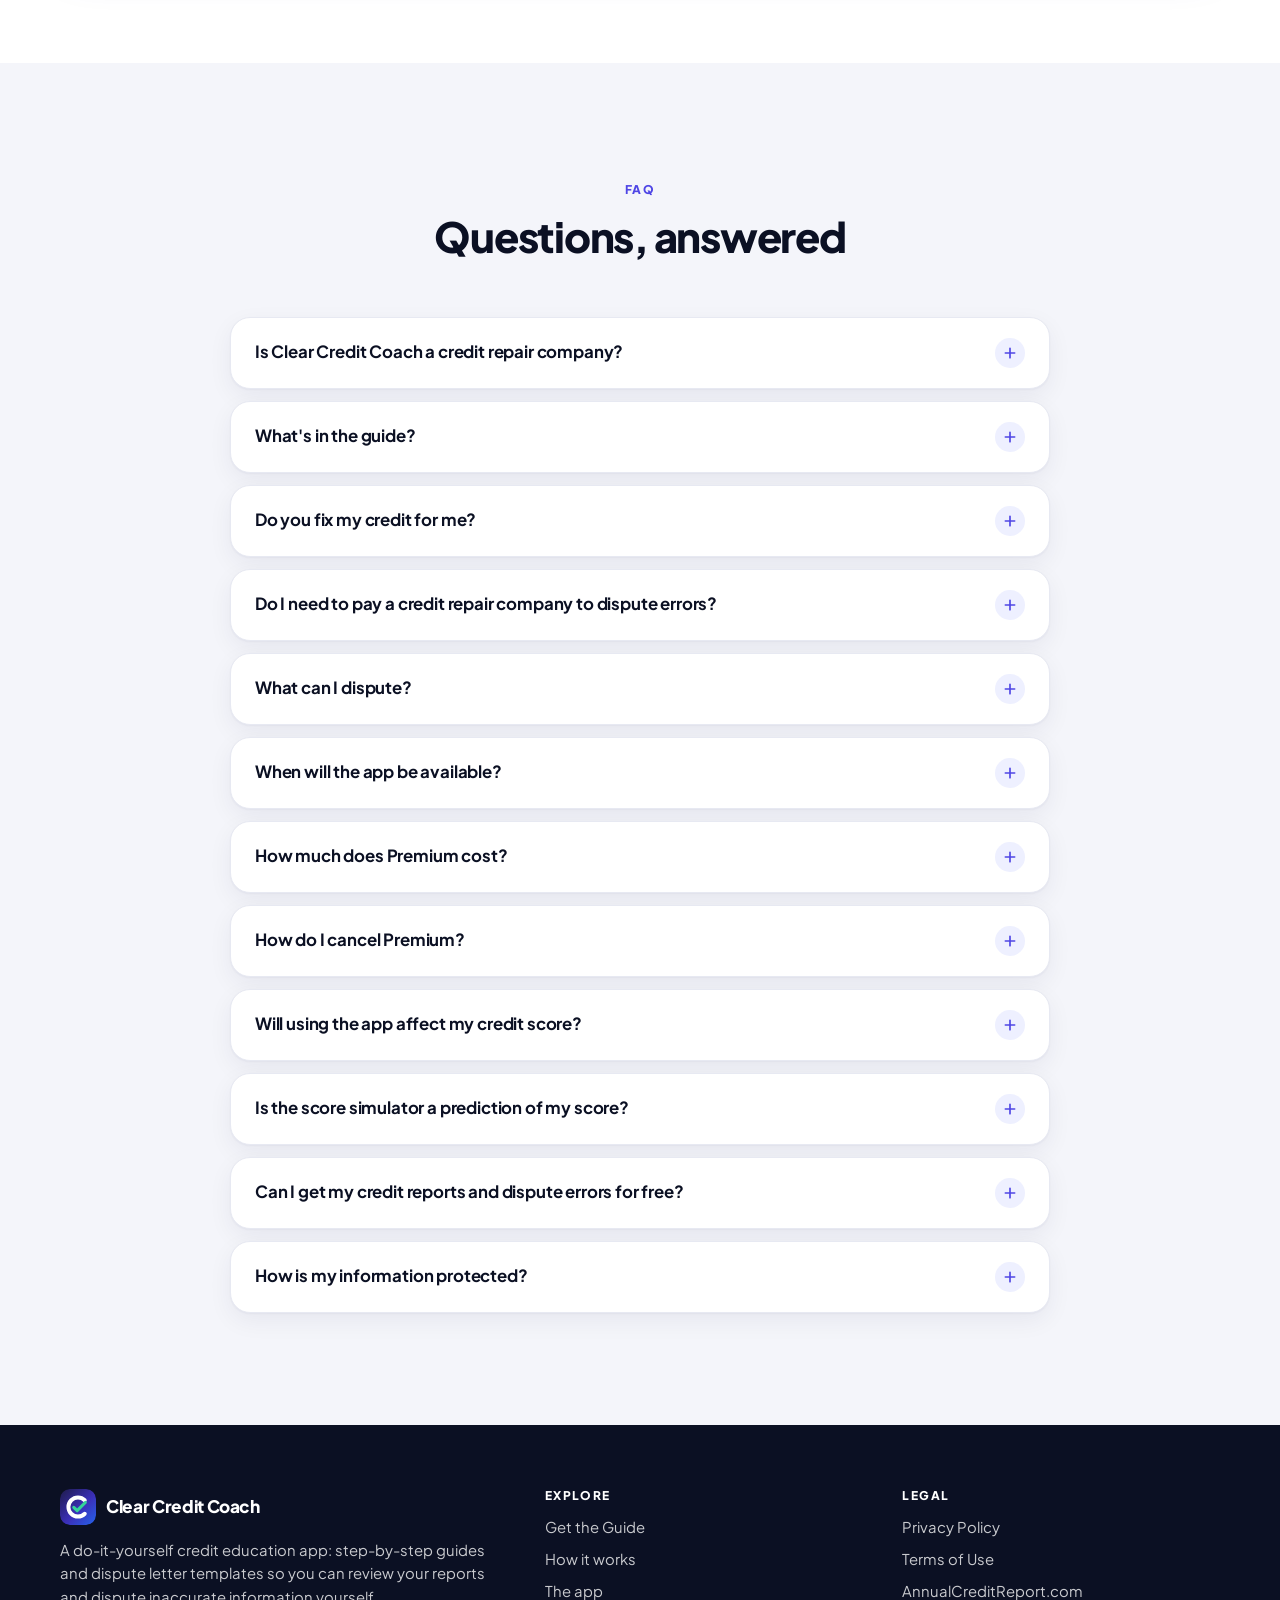
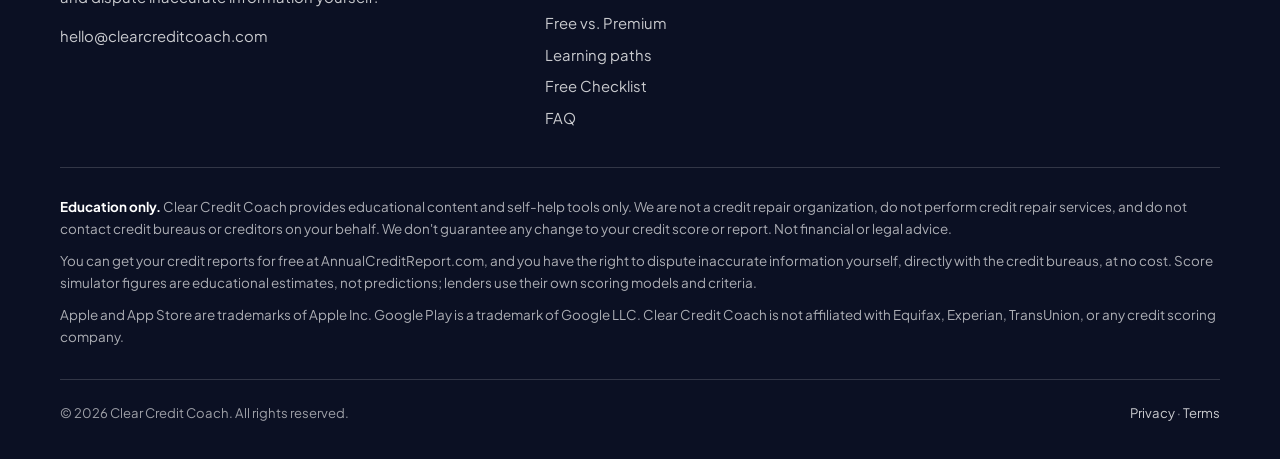
==== commit 24b7d74f: "Replace mailto waitlist with free Credit Report Error Checklist signup (MailerLite) - New #checklist" ====
--- a/index.html
+++ b/index.html
@@ -29,8 +29,17 @@
 <link rel="preload" href="assets/fonts/plus-jakarta-sans-latin-var.woff2" as="font" type="font/woff2" crossorigin>
 <link rel="stylesheet" href="assets/css/styles.css">
 <script src="assets/js/main.js" defer></script>
-<script type="application/ld+json">{"@context":"https://schema.org","@graph":[{"@type":"Organization","@id":"https://clearcreditcoach.com/#org","name":"Clear Credit Coach","url":"https://clearcreditcoach.com/","logo":"https://clearcreditcoach.com/assets/img/icon-512.png","email":"hello@clearcreditcoach.com"},{"@type":"WebSite","@id":"https://clearcreditcoach.com/#website","url":"https://clearcreditcoach.com/","name":"Clear Credit Coach","publisher":{"@id":"https://clearcreditcoach.com/#org"}},{"@type":"Product","@id":"https://clearcreditcoach.com/#diy-guide","name":"The Do-It-Yourself Credit Report Guide","image":"https://clearcreditcoach.com/assets/img/diy-guide-cover-1200.jpg","description":"A 48-page do-it-yourself workbook with 10 editable letter templates and a printable dispute tracker for reviewing your credit reports and disputing inaccurate information yourself. Educational content only.","brand":{"@id":"https://clearcreditcoach.com/#org"},"offers":{"@type":"Offer","price":"49.00","priceCurrency":"USD","availability":"https://schema.org/InStock","url":"https://clearcoach.gumroad.com/l/diy-credit-guide"}},{"@type":"FAQPage","mainEntity":[{"@type":"Question","name":"Is Clear Credit Coach a credit repair company?","acceptedAnswer":{"@type":"Answer","text":"No. Clear Credit Coach provides educational content and self-help tools only. We are not a credit repair organization, do not perform credit repair services, and do not contact credit bureaus or creditors on your behalf. We don't guarantee any change to your credit score or report. Not financial or legal advice.The app teaches how credit reports and scores work and gives you tools to track, organize, and plan. You decide what to do with what you learn."}},{"@type":"Question","name":"What's in the guide?","acceptedAnswer":{"@type":"Answer","text":"The Do-It-Yourself Credit Report Guide is a 48-page PDF workbook plus 10 editable letter templates (Word) and printable dispute tracker worksheets. It covers how credit reports and scores work, how to get your free reports, an annotated sample report, an error-spotting checklist, your dispute rights under the Fair Credit Reporting Act in plain English, step-by-step instructions for disputing with each bureau, what happens after you dispute, and how to spot credit repair scams.It's $49, a one-time purchase with an instant download after secure checkout on Gumroad. The guide is educational content and self-help tools only: you decide what to do and you send any letters yourself, and it doesn't guarantee any change to your credit score or report. See the guide."}},{"@type":"Question","name":"Do you fix my credit for me?","acceptedAnswer":{"@type":"Answer","text":"No. We don't do anything to your credit on your behalf, and we don't contact the credit bureaus or your creditors for you. Instead, we teach you how to handle it yourself. If you find information on your credit report that you believe is inaccurate or incomplete, you can dispute it yourself, for free, directly with the credit bureaus (Equifax, Experian, and TransUnion) and with the company that reported it.The DIY Guide (available now) includes do-it-yourself dispute letter templates and step-by-step instructions, and app Premium will add a guided dispute walkthrough. You decide whether to dispute, you review and edit every letter, and you send it yourself."}},{"@type":"Question","name":"Do I need to pay a credit repair company to dispute errors?","acceptedAnswer":{"@type":"Answer","text":"No. Under federal law, you have the right to dispute inaccurate or incomplete information directly with the credit bureaus at no cost, and you don't need to hire anyone to do it. Disputing is free. You can do it yourself, and we'll walk you through it.If you do decide to hire a credit repair company, federal law requires it to give you a written contract and a 3-business-day right to cancel, and it can't charge you until it has performed the services it promised."}},{"@type":"Question","name":"What can I dispute?","acceptedAnswer":{"@type":"Answer","text":"Disputes are for information you believe is inaccurate or incomplete, such as an account that isn't yours, a payment marked late that was on time, a wrong balance, or an outdated item that should no longer be reported. Accurate, timely information can legally stay on a credit report, and our walkthrough doesn't help you dispute information you know is accurate.The credit bureaus generally must investigate within 30 days. The outcome depends on their investigation, and we don't guarantee any particular outcome."}},{"@type":"Question","name":"When will the app be available?","acceptedAnswer":{"@type":"Answer","text":"The app is coming soon to the App Store and Google Play. Join the waitlist and we'll let you know when it's ready to download."}},{"@type":"Question","name":"How much does Premium cost?","acceptedAnswer":{"@type":"Answer","text":"Pricing is coming soon. Premium starts with a 2-week free trial, then is billed monthly through the App Store or Google Play. The price will be shown in the app before you start a trial. You can cancel anytime in your store settings; cancel before the trial ends and you won't be charged."}},{"@type":"Question","name":"How do I cancel Premium?","acceptedAnswer":{"@type":"Answer","text":"Premium is managed by Apple or Google, so you cancel in your Apple ID subscription settings or your Google Play subscriptions. Cancellation takes effect at the end of the current billing period. Deleting the app or your account does not cancel your subscription."}},{"@type":"Question","name":"Will using the app affect my credit score?","acceptedAnswer":{"@type":"Answer","text":"No. The app does not pull your credit. You enter scores you've gotten elsewhere, such as from your bank, card issuer, or a credit monitoring service. Checking your own credit is a soft inquiry and does not affect your scores."}},{"@type":"Question","name":"Is the score simulator a prediction of my score?","acceptedAnswer":{"@type":"Answer","text":"No. The score simulator is a learning tool. It shows educational estimates of how common credit scoring factors generally work in hypothetical scenarios. Real scores are calculated by scoring models using your full credit reports, vary by model and bureau, and may differ from any estimate."}},{"@type":"Question","name":"Can I get my credit reports and dispute errors for free?","acceptedAnswer":{"@type":"Answer","text":"Yes. You can get free credit reports at AnnualCreditReport.com, and you have the right to dispute inaccurate information directly with the credit bureaus at no cost. The free version of the app explains how the process works, and Premium adds letter templates and a guided walkthrough."}},{"@type":"Question","name":"How is my information protected?","acceptedAnswer":{"@type":"Answer","text":"Your data is encrypted in transit and protected by access controls so that only you can see what you enter. We don't sell your personal information and we don't show ads. Read the Privacy Policy for details."}}]}]}</script>
+<script type="application/ld+json">{"@context":"https://schema.org","@graph":[{"@type":"Organization","@id":"https://clearcreditcoach.com/#org","name":"Clear Credit Coach","url":"https://clearcreditcoach.com/","logo":"https://clearcreditcoach.com/assets/img/icon-512.png","email":"hello@clearcreditcoach.com"},{"@type":"WebSite","@id":"https://clearcreditcoach.com/#website","url":"https://clearcreditcoach.com/","name":"Clear Credit Coach","publisher":{"@id":"https://clearcreditcoach.com/#org"}},{"@type":"Product","@id":"https://clearcreditcoach.com/#diy-guide","name":"The Do-It-Yourself Credit Report Guide","image":"https://clearcreditcoach.com/assets/img/diy-guide-cover-1200.jpg","description":"A 48-page do-it-yourself workbook with 10 editable letter templates and a printable dispute tracker for reviewing your credit reports and disputing inaccurate information yourself. Educational content only.","brand":{"@id":"https://clearcreditcoach.com/#org"},"offers":{"@type":"Offer","price":"49.00","priceCurrency":"USD","availability":"https://schema.org/InStock","url":"https://clearcoach.gumroad.com/l/diy-credit-guide"}},{"@type":"FAQPage","mainEntity":[{"@type":"Question","name":"Is Clear Credit Coach a credit repair company?","acceptedAnswer":{"@type":"Answer","text":"No. Clear Credit Coach provides educational content and self-help tools only. We are not a credit repair organization, do not perform credit repair services, and do not contact credit bureaus or creditors on your behalf. We don't guarantee any change to your credit score or report. Not financial or legal advice.The app teaches how credit reports and scores work and gives you tools to track, organize, and plan. You decide what to do with what you learn."}},{"@type":"Question","name":"What's in the guide?","acceptedAnswer":{"@type":"Answer","text":"The Do-It-Yourself Credit Report Guide is a 48-page PDF workbook plus 10 editable letter templates (Word) and printable dispute tracker worksheets. It covers how credit reports and scores work, how to get your free reports, an annotated sample report, an error-spotting checklist, your dispute rights under the Fair Credit Reporting Act in plain English, step-by-step instructions for disputing with each bureau, what happens after you dispute, and how to spot credit repair scams.It's $49, a one-time purchase with an instant download after secure checkout on Gumroad. The guide is educational content and self-help tools only: you decide what to do and you send any letters yourself, and it doesn't guarantee any change to your credit score or report. See the guide."}},{"@type":"Question","name":"Do you fix my credit for me?","acceptedAnswer":{"@type":"Answer","text":"No. We don't do anything to your credit on your behalf, and we don't contact the credit bureaus or your creditors for you. Instead, we teach you how to handle it yourself. If you find information on your credit report that you believe is inaccurate or incomplete, you can dispute it yourself, for free, directly with the credit bureaus (Equifax, Experian, and TransUnion) and with the company that reported it.The DIY Guide (available now) includes do-it-yourself dispute letter templates and step-by-step instructions, and app Premium will add a guided dispute walkthrough. You decide whether to dispute, you review and edit every letter, and you send it yourself."}},{"@type":"Question","name":"Do I need to pay a credit repair company to dispute errors?","acceptedAnswer":{"@type":"Answer","text":"No. Under federal law, you have the right to dispute inaccurate or incomplete information directly with the credit bureaus at no cost, and you don't need to hire anyone to do it. Disputing is free. You can do it yourself, and we'll walk you through it.If you do decide to hire a credit repair company, federal law requires it to give you a written contract and a 3-business-day right to cancel, and it can't charge you until it has performed the services it promised."}},{"@type":"Question","name":"What can I dispute?","acceptedAnswer":{"@type":"Answer","text":"Disputes are for information you believe is inaccurate or incomplete, such as an account that isn't yours, a payment marked late that was on time, a wrong balance, or an outdated item that should no longer be reported. Accurate, timely information can legally stay on a credit report, and our walkthrough doesn't help you dispute information you know is accurate.The credit bureaus generally must investigate within 30 days. The outcome depends on their investigation, and we don't guarantee any particular outcome."}},{"@type":"Question","name":"When will the app be available?","acceptedAnswer":{"@type":"Answer","text":"The app is coming soon to the App Store and Google Play. Get the free checklist to join our email list and you'll hear when it's ready to download. In the meantime, the DIY Guide is available now."}},{"@type":"Question","name":"How much does Premium cost?","acceptedAnswer":{"@type":"Answer","text":"Pricing is coming soon. Premium starts with a 2-week free trial, then is billed monthly through the App Store or Google Play. The price will be shown in the app before you start a trial. You can cancel anytime in your store settings; cancel before the trial ends and you won't be charged."}},{"@type":"Question","name":"How do I cancel Premium?","acceptedAnswer":{"@type":"Answer","text":"Premium is managed by Apple or Google, so you cancel in your Apple ID subscription settings or your Google Play subscriptions. Cancellation takes effect at the end of the current billing period. Deleting the app or your account does not cancel your subscription."}},{"@type":"Question","name":"Will using the app affect my credit score?","acceptedAnswer":{"@type":"Answer","text":"No. The app does not pull your credit. You enter scores you've gotten elsewhere, such as from your bank, card issuer, or a credit monitoring service. Checking your own credit is a soft inquiry and does not affect your scores."}},{"@type":"Question","name":"Is the score simulator a prediction of my score?","acceptedAnswer":{"@type":"Answer","text":"No. The score simulator is a learning tool. It shows educational estimates of how common credit scoring factors generally work in hypothetical scenarios. Real scores are calculated by scoring models using your full credit reports, vary by model and bureau, and may differ from any estimate."}},{"@type":"Question","name":"Can I get my credit reports and dispute errors for free?","acceptedAnswer":{"@type":"Answer","text":"Yes. You can get free credit reports at AnnualCreditReport.com, and you have the right to dispute inaccurate information directly with the credit bureaus at no cost. The free version of the app explains how the process works, and Premium adds letter templates and a guided walkthrough."}},{"@type":"Question","name":"How is my information protected?","acceptedAnswer":{"@type":"Answer","text":"Your data is encrypted in transit and protected by access controls so that only you can see what you enter. We don't sell your personal information and we don't show ads. Read the Privacy Policy for details."}}]}]}</script>
 <script src="https://gumroad.com/js/gumroad.js" defer></script>
+<!-- MailerLite Universal (free checklist signup form) -->
+<script>
+    (function(w,d,e,u,f,l,n){w[f]=w[f]||function(){(w[f].q=w[f].q||[])
+    .push(arguments);},l=d.createElement(e),l.async=1,l.src=u,
+    n=d.getElementsByTagName(e)[0],n.parentNode.insertBefore(l,n);})
+    (window,document,'script','https://assets.mailerlite.com/js/universal.js','ml');
+    ml('account', '2682931');
+</script>
+<!-- End MailerLite Universal -->
 </head>
 <body>
 <a class="skip-link" href="#main">Skip to content</a>
@@ -46,6 +55,7 @@
       <a href="#app">The app</a>
       <a href="#plans">Free vs. Premium</a>
       <a href="#faq">FAQ</a>
+      <a href="#checklist">Free Checklist</a>
       <a class="btn btn--primary btn--sm" href="#guide">Get the Guide</a>
     </nav>
   </div>
@@ -61,7 +71,7 @@
       <p class="lead">Step-by-step guides and dispute letter templates so you can review your credit reports and dispute inaccurate information yourself, directly with the credit bureaus. Disputing is free, and we'll walk you through&nbsp;it.</p>
       <div class="btn-row">
         <a class="btn btn--mint buy-guide" href="https://clearcoach.gumroad.com/l/diy-credit-guide" data-gumroad-overlay-checkout="true">Get the DIY Guide &mdash; $49 <svg viewBox="0 0 24 24" fill="none" stroke="currentColor" stroke-width="2" stroke-linecap="round" stroke-linejoin="round" aria-hidden="true" focusable="false"><path d="M5 12h14M13 6l6 6-6 6"/></svg></a>
-        <a class="btn btn--ghost-light" href="#waitlist">Join the app waitlist</a>
+        <a class="btn btn--ghost-light" href="#checklist">Free Checklist</a>
       </div>
       <div class="hero-note"><svg viewBox="0 0 24 24" fill="none" stroke="currentColor" stroke-width="2" stroke-linecap="round" stroke-linejoin="round" aria-hidden="true" focusable="false" width="18" height="18"><path d="M14 3H6a2 2 0 0 0-2 2v14a2 2 0 0 0 2 2h12a2 2 0 0 0 2-2V9z"/><path d="M14 3v6h6M8 13h8M8 17h6"/></svg><span>Guide available now as an instant download &middot; App coming soon to iOS and Android</span></div>
     </div>
@@ -139,8 +149,35 @@
   </div>
 </section>
 
+<!-- ============ FREE CHECKLIST (MailerLite) ============ -->
+<section class="section section--white" id="checklist" aria-labelledby="checklist-title">
+  <div class="container">
+    <div class="checklist">
+      <div class="checklist-copy">
+        <span class="eyebrow eyebrow--light">Free download</span>
+        <h2 id="checklist-title">Free: Credit Report Error Checklist</h2>
+        <p>Not ready for the full guide? Start here. This printable checklist walks you through your Equifax, Experian, and TransUnion reports section by section so you can spot information that may be inaccurate or incomplete.</p>
+        <ul class="check-list">
+          <li><svg viewBox="0 0 24 24" fill="none" stroke="currentColor" stroke-width="2" stroke-linecap="round" stroke-linejoin="round" aria-hidden="true" focusable="false"><path d="M20 6 9 17l-5-5"/></svg><span>How to get your free reports the official way</span></li>
+          <li><svg viewBox="0 0 24 24" fill="none" stroke="currentColor" stroke-width="2" stroke-linecap="round" stroke-linejoin="round" aria-hidden="true" focusable="false"><path d="M20 6 9 17l-5-5"/></svg><span>A section-by-section checklist for all three bureaus</span></li>
+          <li><svg viewBox="0 0 24 24" fill="none" stroke="currentColor" stroke-width="2" stroke-linecap="round" stroke-linejoin="round" aria-hidden="true" focusable="false"><path d="M20 6 9 17l-5-5"/></svg><span>Plus a few short emails on reading your report and how disputes work</span></li>
+        </ul>
+        <picture>
+          <source type="image/webp" srcset="assets/img/checklist-promo-800.webp 800w, assets/img/checklist-promo-1200.webp 1200w" sizes="(max-width: 960px) 100vw, 560px">
+          <img class="checklist-img" src="assets/img/checklist-promo-800.jpg" srcset="assets/img/checklist-promo-800.jpg 800w, assets/img/checklist-promo-1200.jpg 1200w" sizes="(max-width: 960px) 100vw, 560px" width="1200" height="630" loading="lazy" decoding="async" alt="The Credit Report Error Checklist by Clear Credit Coach: a free printable checklist for reviewing your credit reports">
+        </picture>
+      </div>
+      <div class="checklist-form">
+        <div class="ml-embedded" data-form="dBNXgH"></div>
+        <noscript><p>The signup form needs JavaScript. You can <a href="downloads/credit-report-error-checklist.pdf">download the checklist directly</a>.</p></noscript>
+        <p class="form-note">Signups are handled by MailerLite. We'll email you the checklist, a few short educational emails, and news when the app launches. Unsubscribe anytime. See our <a href="privacy/">Privacy Policy</a>.</p>
+      </div>
+    </div>
+  </div>
+</section>
+
 <!-- ============ LEARNING PATHS ============ -->
-<section class="section section--white" id="paths" aria-labelledby="aud-title">
+<section class="section" id="paths" aria-labelledby="aud-title">
   <div class="container">
     <div class="section-head">
       <span class="eyebrow">Guided learning paths</span>
@@ -177,7 +214,7 @@
 </section>
 
 <!-- ============ HOW THE APP HELPS ============ -->
-<section class="section" id="app" aria-labelledby="app-title">
+<section class="section section--white" id="app" aria-labelledby="app-title">
   <div class="container">
     <div class="section-head">
       <span class="eyebrow">How the app helps</span>
@@ -196,7 +233,7 @@
 </section>
 
 <!-- ============ FREE VS PREMIUM ============ -->
-<section class="section section--white" id="plans" aria-labelledby="plans-title">
+<section class="section" id="plans" aria-labelledby="plans-title">
   <div class="container">
     <div class="section-head">
       <span class="eyebrow">Free vs. Premium</span>
@@ -214,7 +251,7 @@
           <li><svg viewBox="0 0 24 24" fill="none" stroke="currentColor" stroke-width="2" stroke-linecap="round" stroke-linejoin="round" aria-hidden="true" focusable="false"><path d="M20 6 9 17l-5-5"/></svg><span>How to read your credit reports and the free dispute process</span></li>
           <li><svg viewBox="0 0 24 24" fill="none" stroke="currentColor" stroke-width="2" stroke-linecap="round" stroke-linejoin="round" aria-hidden="true" focusable="false"><path d="M20 6 9 17l-5-5"/></svg><span>Starter checklist to get organized</span></li>
         </ul>
-        <a class="btn btn--outline" href="#waitlist">Join the waitlist</a>
+        <a class="btn btn--outline" href="#checklist">Get the free checklist</a>
       </article>
       <article class="plan plan--premium" aria-labelledby="plan-premium">
         <span class="ribbon"><svg viewBox="0 0 24 24" fill="none" stroke="currentColor" stroke-width="2" stroke-linecap="round" stroke-linejoin="round" aria-hidden="true" focusable="false" width="14" height="14"><path d="M12 3l1.9 5.1L19 10l-5.1 1.9L12 17l-1.9-5.1L5 10l5.1-1.9z"/><path d="M19 15l.8 2.2L22 18l-2.2.8L19 21l-.8-2.2L16 18l2.2-.8z"/></svg> 2-week free trial</span>
@@ -231,7 +268,7 @@
           <li><svg viewBox="0 0 24 24" fill="none" stroke="currentColor" stroke-width="2" stroke-linecap="round" stroke-linejoin="round" aria-hidden="true" focusable="false"><path d="M20 6 9 17l-5-5"/></svg><span>Utilization calculator</span></li>
           <li><svg viewBox="0 0 24 24" fill="none" stroke="currentColor" stroke-width="2" stroke-linecap="round" stroke-linejoin="round" aria-hidden="true" focusable="false"><path d="M20 6 9 17l-5-5"/></svg><span>Budget tool</span></li>
         </ul>
-        <a class="btn btn--mint" href="#waitlist">Get notified at launch</a>
+        <a class="btn btn--mint" href="#checklist">Get launch updates by email</a>
       </article>
     </div>
     <p class="plans-note"><strong>Pricing coming soon.</strong> 2-week free trial, then billed monthly through the App Store or Google Play; cancel anytime in your store settings. The price will be shown in the app before you start a trial, and if you cancel before the trial ends you won't be charged. Premium tools are for education and planning only; they don't change your credit report or score.</p>
@@ -239,7 +276,7 @@
 </section>
 
 <!-- ============ EDUCATION ONLY ============ -->
-<section class="section" id="approach" aria-labelledby="approach-title">
+<section class="section section--white" id="approach" aria-labelledby="approach-title">
   <div class="container">
     <div class="edu-band">
       <div>
@@ -253,7 +290,7 @@
           <li><svg viewBox="0 0 24 24" fill="none" stroke="currentColor" stroke-width="2" stroke-linecap="round" stroke-linejoin="round" aria-hidden="true" focusable="false"><path d="M20 6 9 17l-5-5"/></svg><span>Dispute inaccurate information yourself, for free, with our templates and walkthroughs</span></li>
         </ul>
         <div class="btn-row">
-          <a class="btn btn--mint" href="#waitlist">Join the app waitlist <svg viewBox="0 0 24 24" fill="none" stroke="currentColor" stroke-width="2" stroke-linecap="round" stroke-linejoin="round" aria-hidden="true" focusable="false"><path d="M5 12h14M13 6l6 6-6 6"/></svg></a>
+          <a class="btn btn--mint" href="#checklist">Get the free checklist <svg viewBox="0 0 24 24" fill="none" stroke="currentColor" stroke-width="2" stroke-linecap="round" stroke-linejoin="round" aria-hidden="true" focusable="false"><path d="M5 12h14M13 6l6 6-6 6"/></svg></a>
         </div>
       </div>
       <aside class="promise" aria-label="What Clear Credit Coach does not do">
@@ -268,34 +305,6 @@
   </div>
 </section>
 
-<!-- ============ WAITLIST ============ -->
-<section class="section section--white" id="waitlist" aria-labelledby="wl-title">
-  <div class="container">
-    <div class="download">
-      <span class="eyebrow eyebrow--light">Get early access</span>
-      <h2 id="wl-title">Coming soon to the App Store and Google Play</h2>
-      <p>Join the waitlist and be the first to know when Clear Credit Coach is ready to download.</p>
-      <div class="store-badges" role="list" aria-label="App availability">
-  <div class="store-badge" role="listitem"><svg viewBox="0 0 24 24" fill="none" stroke="currentColor" stroke-width="2" stroke-linecap="round" stroke-linejoin="round" aria-hidden="true" focusable="false"><rect x="6" y="2" width="12" height="20" rx="3"/><path d="M11 18h2"/></svg><span><small>Coming soon to the</small><strong>App Store</strong></span></div>
-  <div class="store-badge" role="listitem"><svg viewBox="0 0 24 24" fill="none" stroke="currentColor" stroke-width="2" stroke-linecap="round" stroke-linejoin="round" aria-hidden="true" focusable="false"><path d="M6 3.5v17a1 1 0 0 0 1.5.86l14-8.5a1 1 0 0 0 0-1.72l-14-8.5A1 1 0 0 0 6 3.5z"/></svg><span><small>Coming soon to</small><strong>Google Play</strong></span></div>
-</div>
-      <!--
-        TODO(Travis): PLACEHOLDER waitlist form. It does NOT store emails anywhere.
-        With JavaScript, it opens the visitor's email app with a pre-filled message to hello@clearcreditcoach.com
-        (without JavaScript, the mailto: action is used). Replace with a real form backend
-        (e.g., an email-marketing tool's embedded form) before promoting the site.
-      -->
-      <form class="waitlist" data-waitlist data-mailto="hello@clearcreditcoach.com" action="mailto:hello@clearcreditcoach.com?subject=Clear%20Credit%20Coach%20app%20waitlist" method="post" enctype="text/plain" novalidate>
-        <label class="sr-only" for="wl-email">Email address</label>
-        <input id="wl-email" name="email" type="email" inputmode="email" autocomplete="email" placeholder="you@example.com" required>
-        <button class="btn btn--mint" type="submit">Join the waitlist</button>
-      </form>
-      <p class="form-status" role="status" aria-live="polite"></p>
-      <p class="form-note">This opens your email app with a pre-filled message. We'll only use your email to tell you about the app launch. See our <a href="privacy/" style="color:#fff">Privacy Policy</a>.</p>
-    </div>
-  </div>
-</section>
-
 <!-- ============ FAQ ============ -->
 <section class="section" id="faq" aria-labelledby="faq-title">
   <div class="container">
@@ -326,7 +335,7 @@
       </details>
       <details>
         <summary>When will the app be available?</summary>
-        <div class="answer"><p>The app is coming soon to the App Store and Google Play. <a href="#waitlist">Join the waitlist</a> and we'll let you know when it's ready to download.</p></div>
+        <div class="answer"><p>The app is coming soon to the App Store and Google Play. <a href="#checklist">Get the free checklist</a> to join our email list and you'll hear when it's ready to download. In the meantime, the <a href="#guide">DIY Guide</a> is available now.</p></div>
       </details>
       <details>
         <summary>How much does Premium cost?</summary>
@@ -376,7 +385,7 @@
           <li><a href="#app">The app</a></li>
           <li><a href="#plans">Free vs. Premium</a></li>
           <li><a href="#paths">Learning paths</a></li>
-          <li><a href="#waitlist">Join the waitlist</a></li>
+          <li><a href="#checklist">Free Checklist</a></li>
           <li><a href="#faq">FAQ</a></li>
         </ul>
       </div>
--- a/assets/css/styles.css
+++ b/assets/css/styles.css
@@ -437,3 +437,33 @@
 .guide-disclaimer { margin: 16px 0 0; padding-top: 14px; border-top: 1px solid var(--border); font-size: .8rem; line-height: 1.55; color: var(--muted); }
 @media (max-width: 960px) { .guide { grid-template-columns: 1fr; } }
 .hero-note { flex-wrap: nowrap; align-items: flex-start; } .hero-note svg { flex: none; margin-top: 2px; }
+
+/* v5: free checklist signup (MailerLite embed) */
+.checklist { display: grid; grid-template-columns: 1.1fr 1fr; gap: clamp(28px, 4vw, 56px); align-items: center; border-radius: var(--r-xl); background: var(--grad-hero); color: #fff; padding: clamp(24px, 4.5vw, 56px); box-shadow: var(--sh-raised); position: relative; overflow: hidden; }
+.checklist > * { position: relative; z-index: 1; }
+.checklist h2 { color: #fff; }
+.checklist-copy p { color: var(--on-dark-muted); }
+.checklist .check-list { margin-bottom: 24px; }
+.checklist-img { display: block; width: 100%; height: auto; border-radius: var(--r-lg); box-shadow: 0 18px 40px rgba(10,8,60,.35); }
+.checklist-form { background: var(--surface); color: var(--text); border-radius: var(--r-lg); padding: clamp(18px, 2.5vw, 28px); box-shadow: var(--sh-card); }
+/* Blend MailerLite's embedded form into the card (its own styles use ID selectors, hence !important) */
+.checklist-form .ml-form-embedWrapper { background-color: transparent !important; max-width: none !important; }
+.checklist-form .ml-form-embedBody, .checklist-form .ml-form-successBody { padding: 0 !important; }
+.checklist-form .ml-form-embedContainer h4, .checklist-form .ml-form-embedContainer p,
+.checklist-form .ml-form-embedContainer input, .checklist-form .ml-form-embedContainer button { font-family: inherit !important; }
+.checklist-form .ml-form-embedContainer h4 { font-weight: 800 !important; letter-spacing: -0.02em !important; }
+.checklist-form .ml-form-embedContainer button[type="submit"] { border-radius: 999px !important; font-weight: 700 !important; }
+.checklist-form .ml-form-embedContainer input { border-radius: 12px !important; }
+.checklist-form .ml-embedded { min-height: 120px; }
+.checklist-form .form-note { margin: 12px 0 0; font-size: .8rem; line-height: 1.5; color: var(--muted); }
+.checklist-form .form-note a { color: var(--primary); }
+@media (max-width: 960px) { .checklist { grid-template-columns: 1fr; } }
+/* Keep the header nav on one line between the mobile breakpoint and wide desktop */
+.nav a { white-space: nowrap; }
+@media (min-width: 861px) and (max-width: 1100px) {
+  .nav a:not(.btn) { padding: 8px 8px; font-size: .9rem; }
+  .nav a[href$="#app"] { display: none; }
+}
+@media (min-width: 861px) and (max-width: 960px) {
+  .nav a[href$="#plans"] { display: none; }
+}
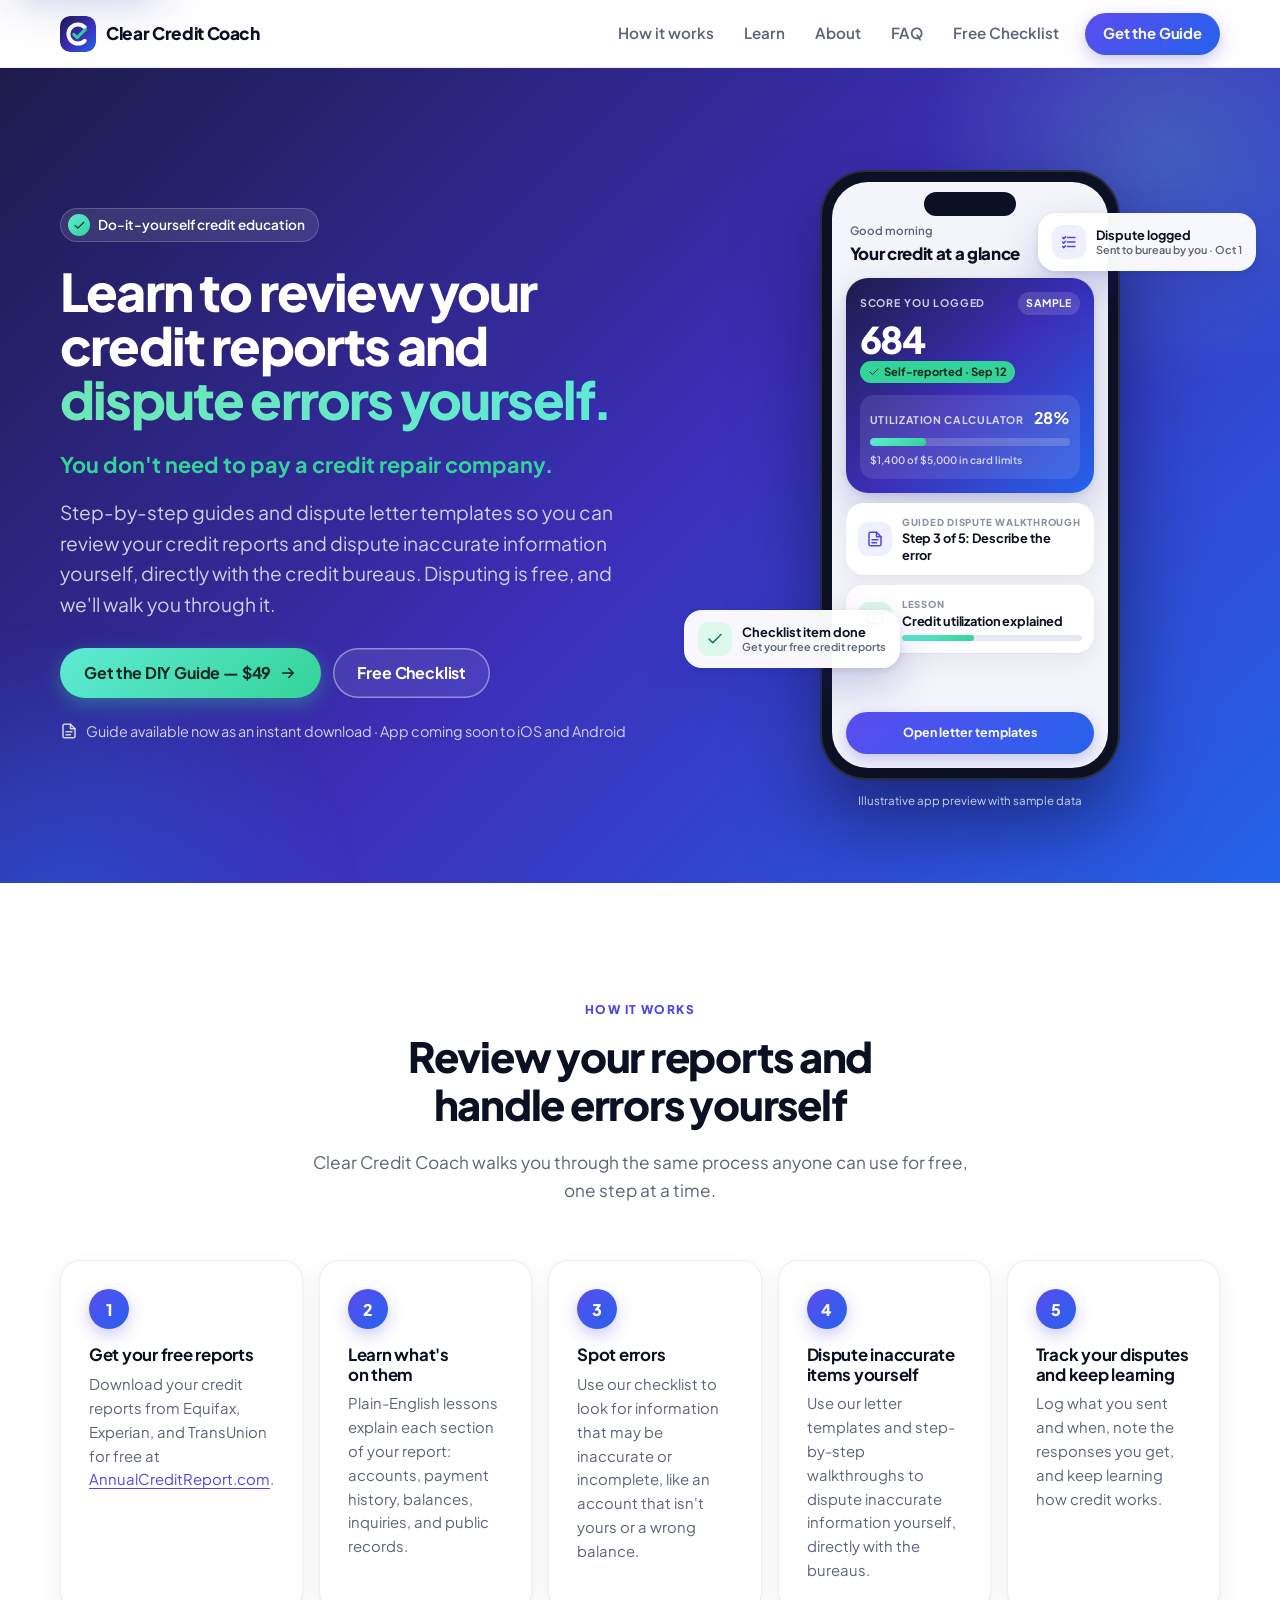
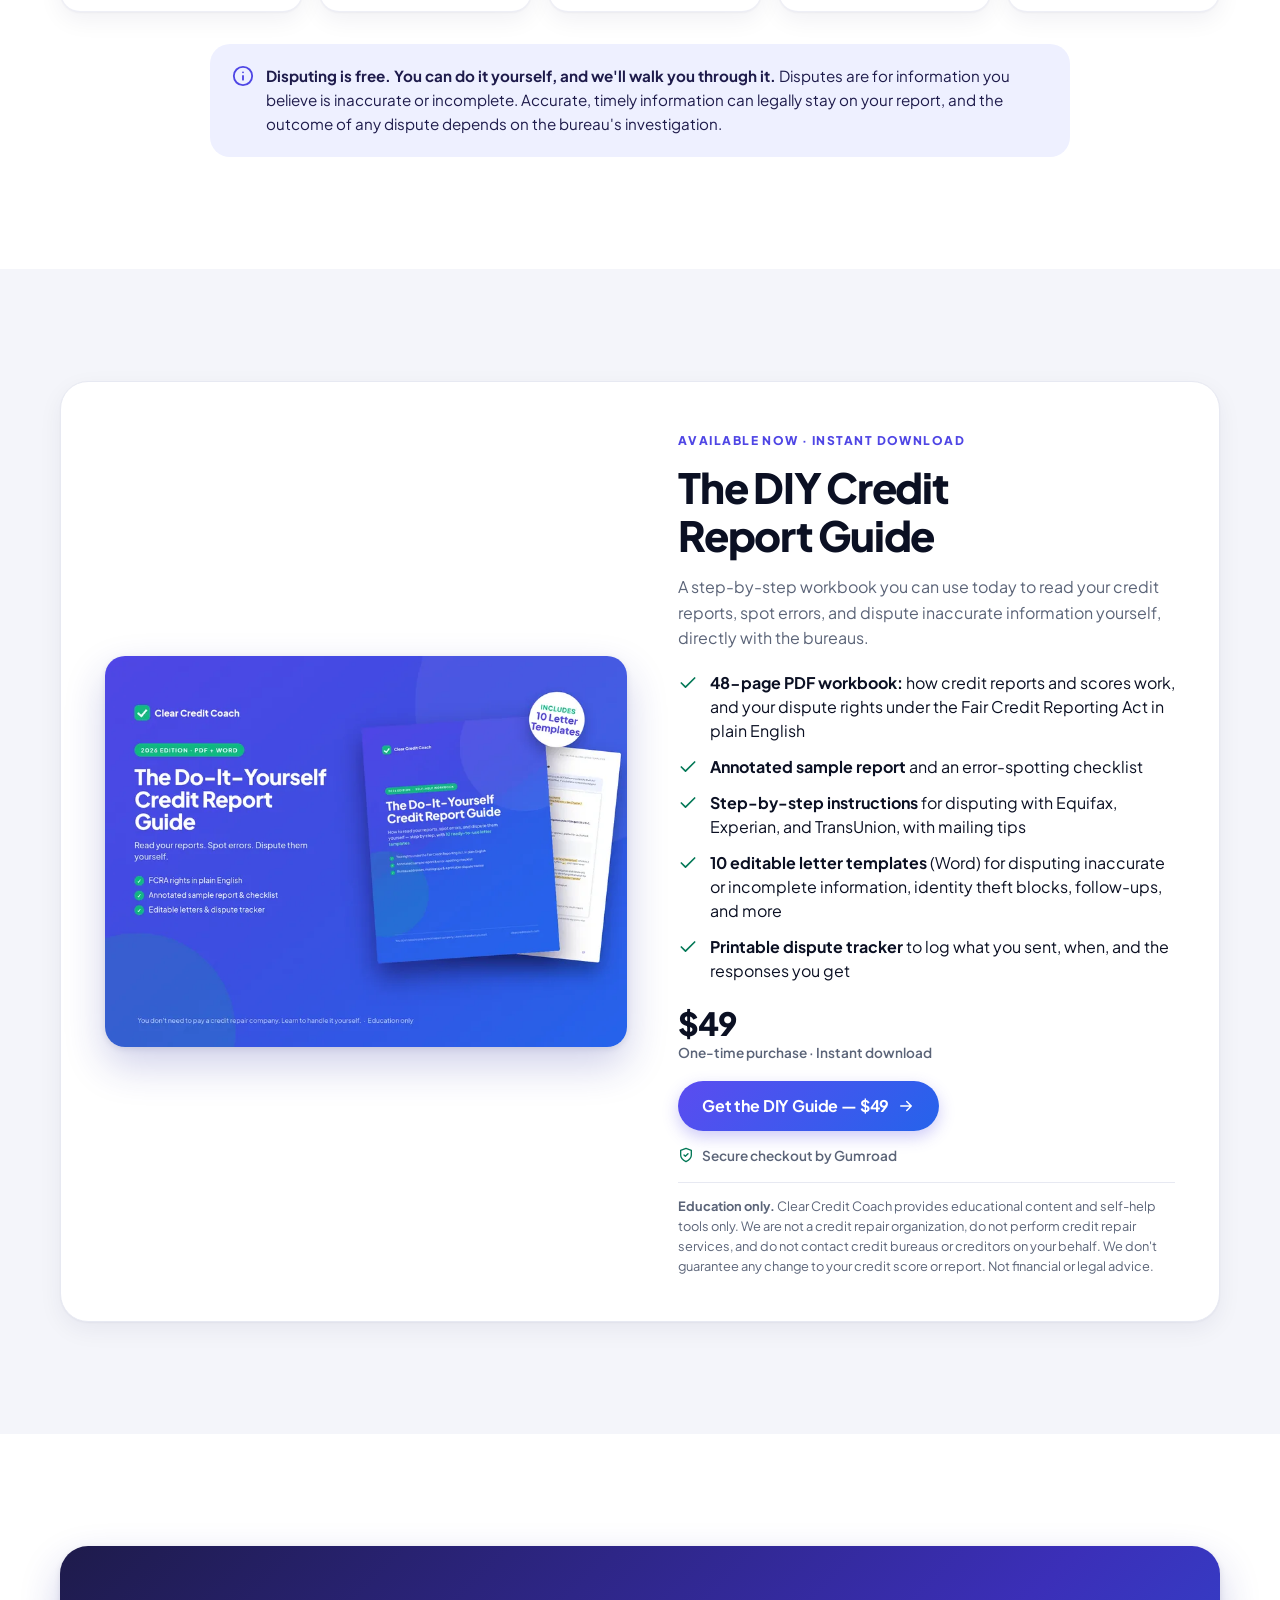
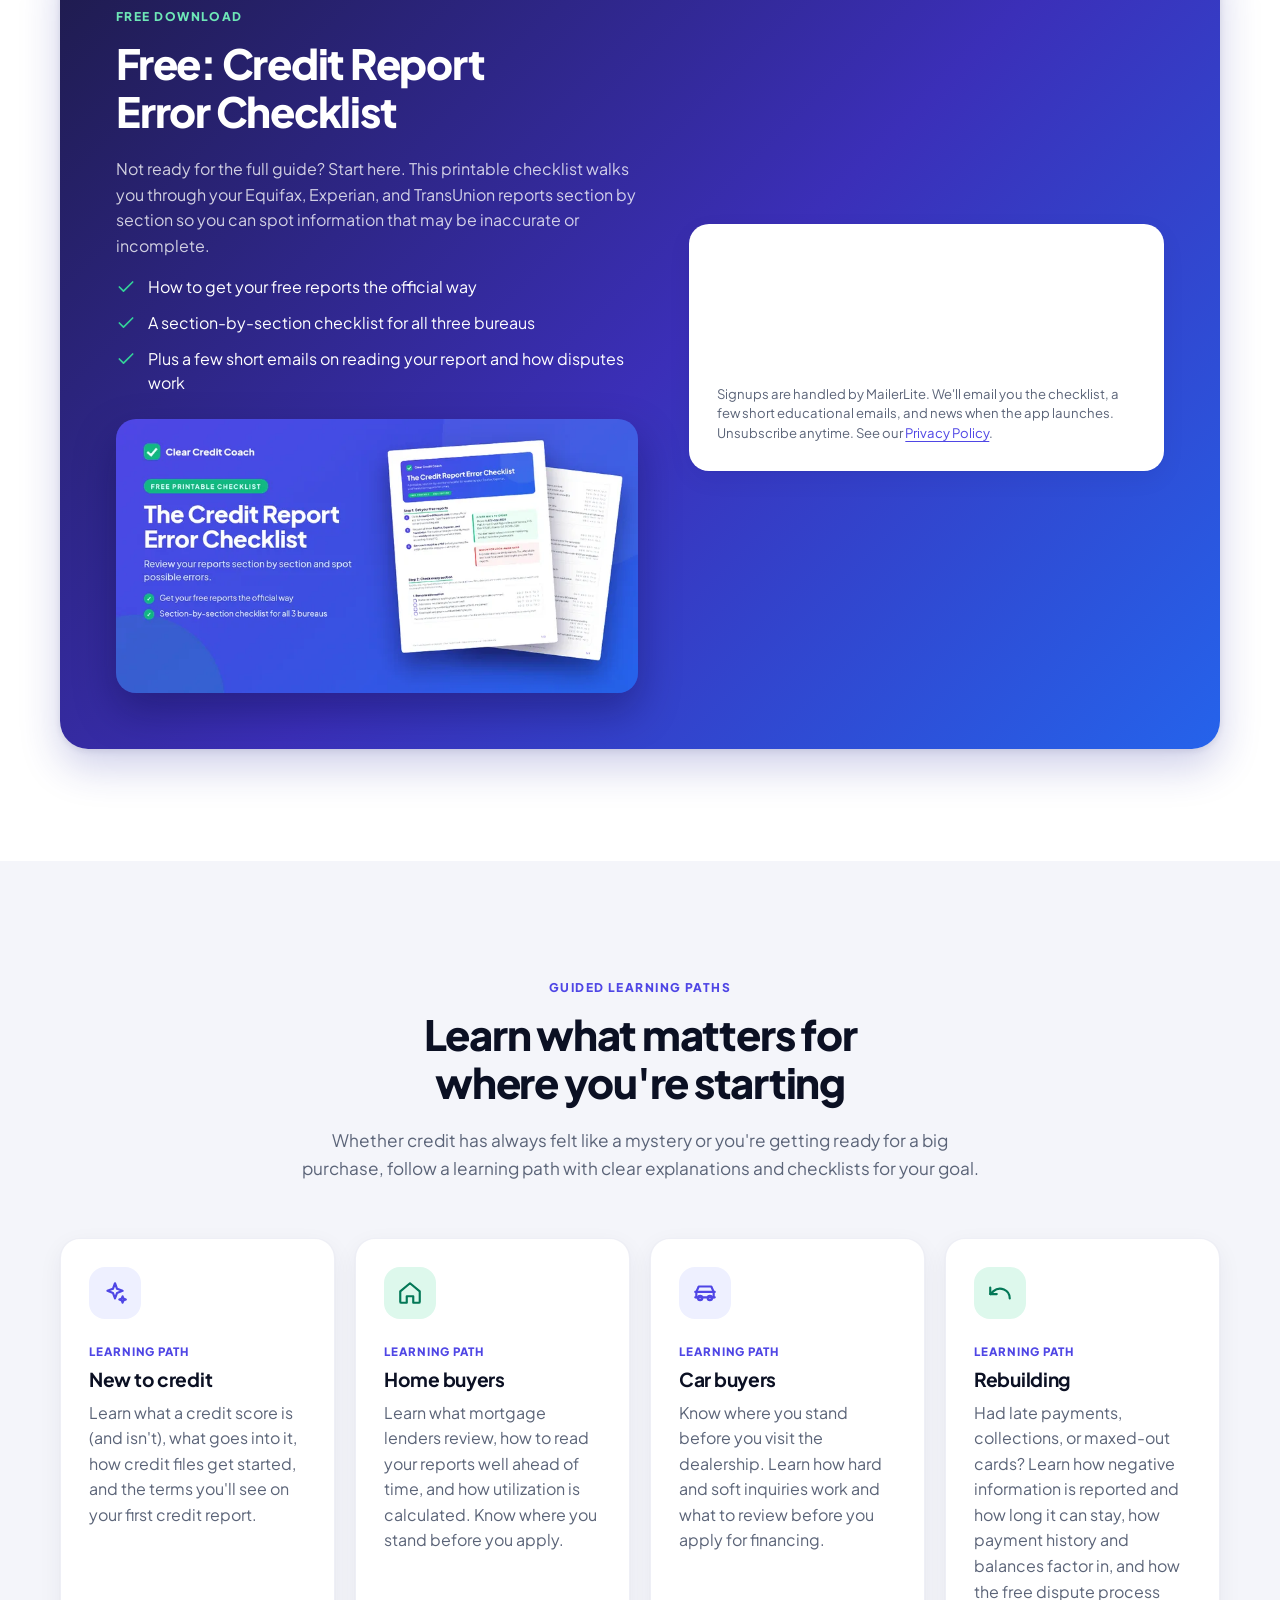
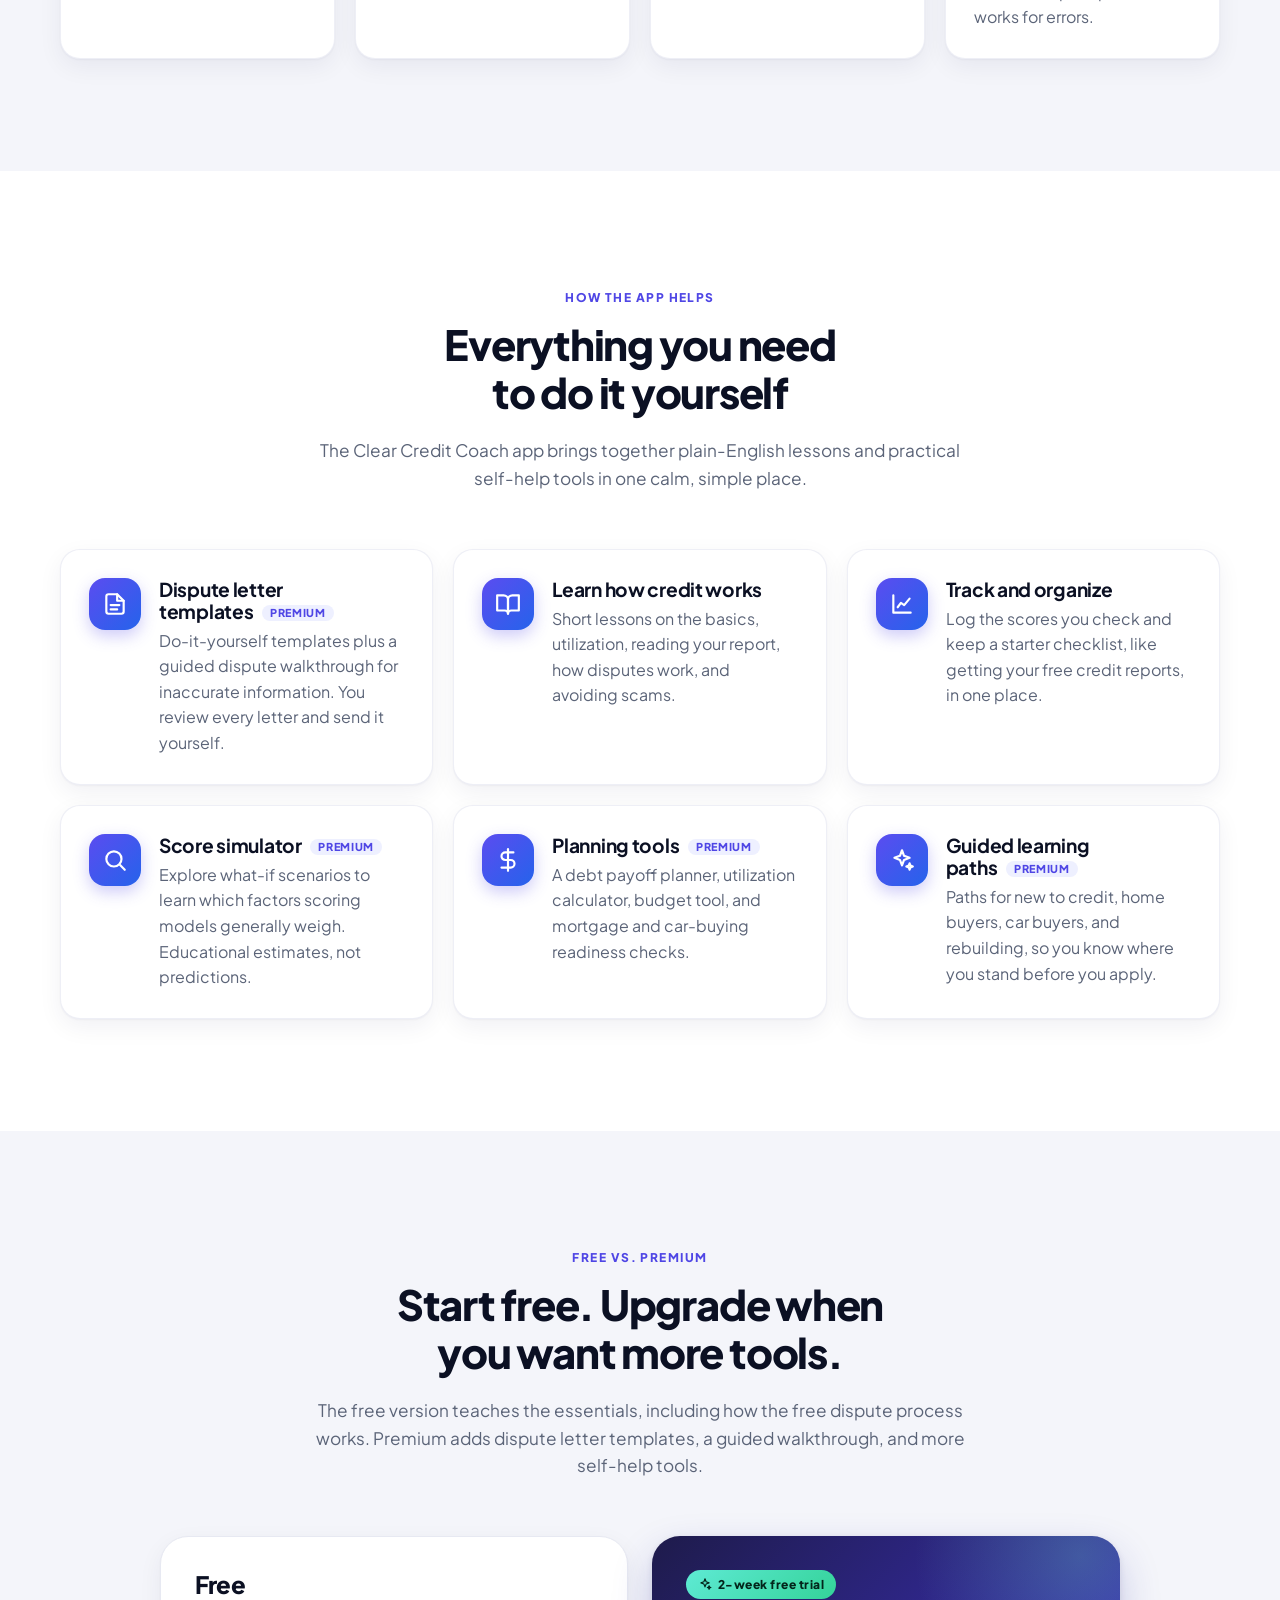
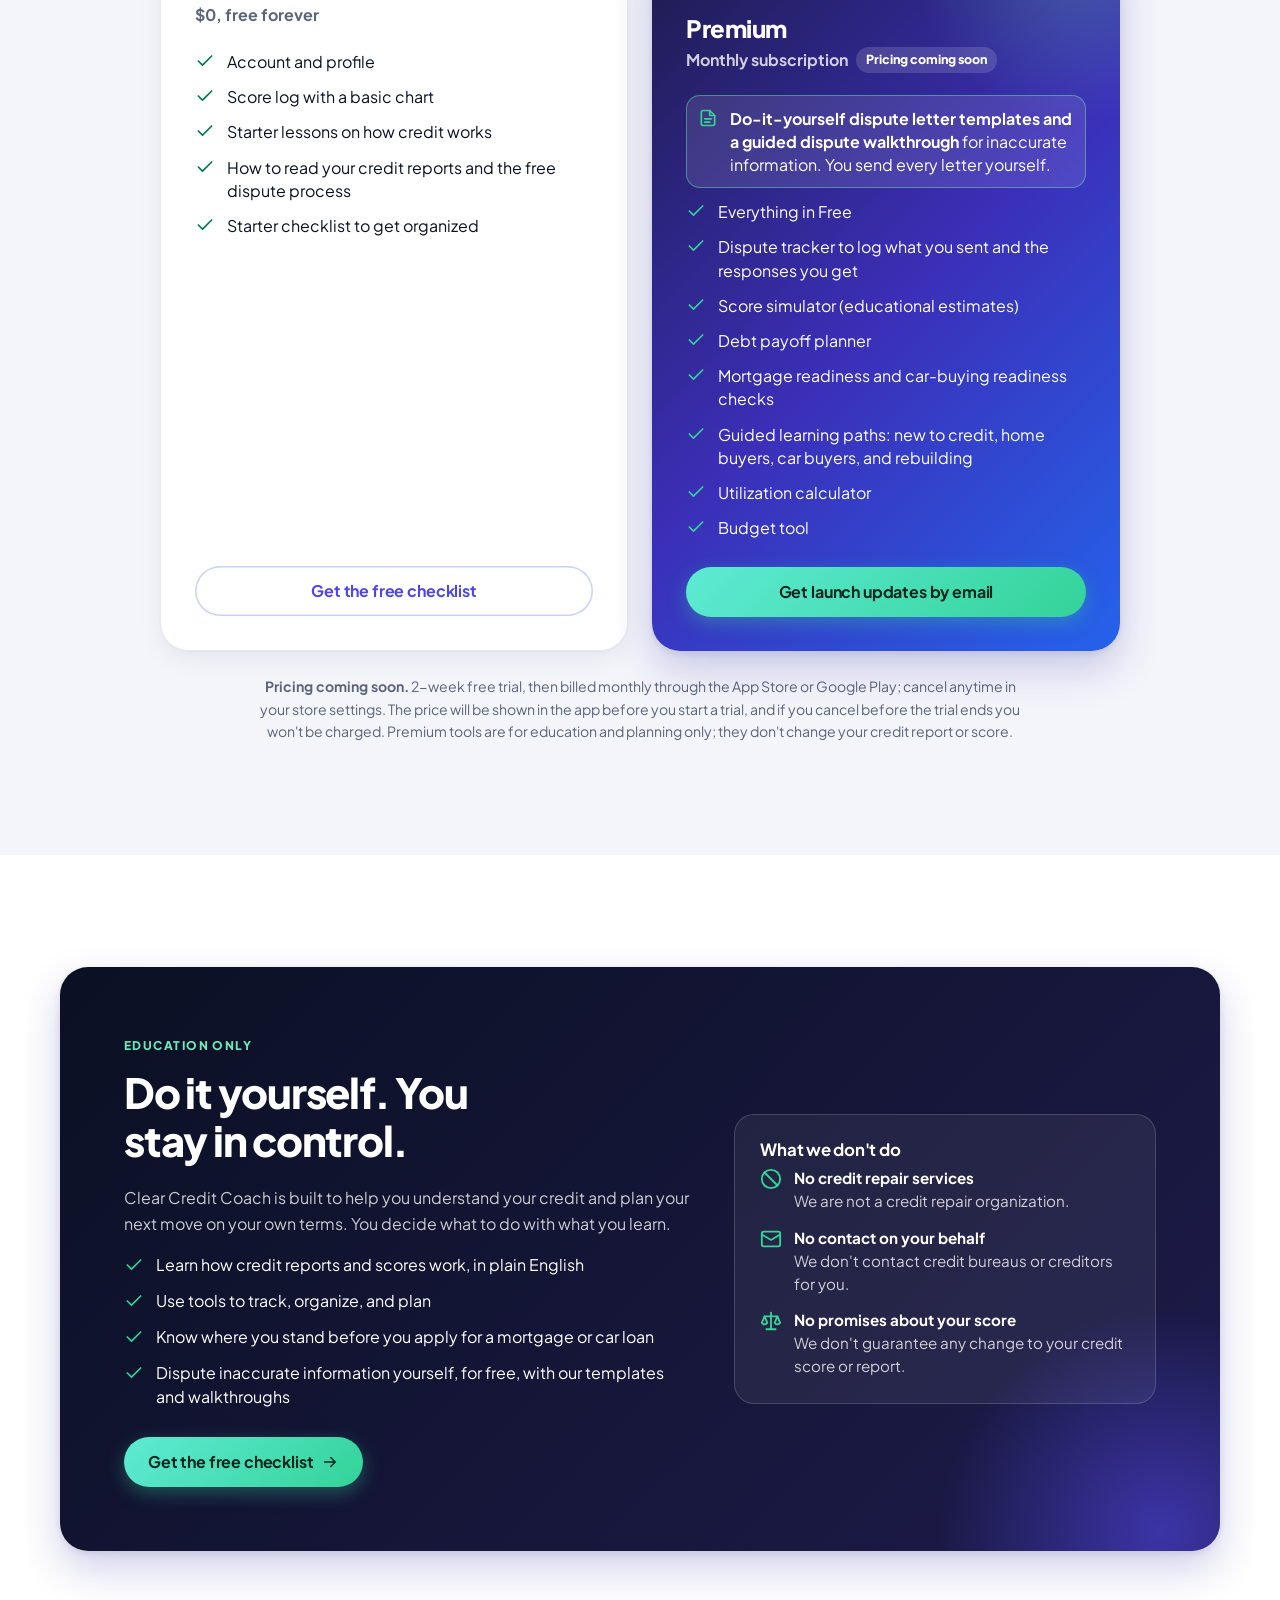
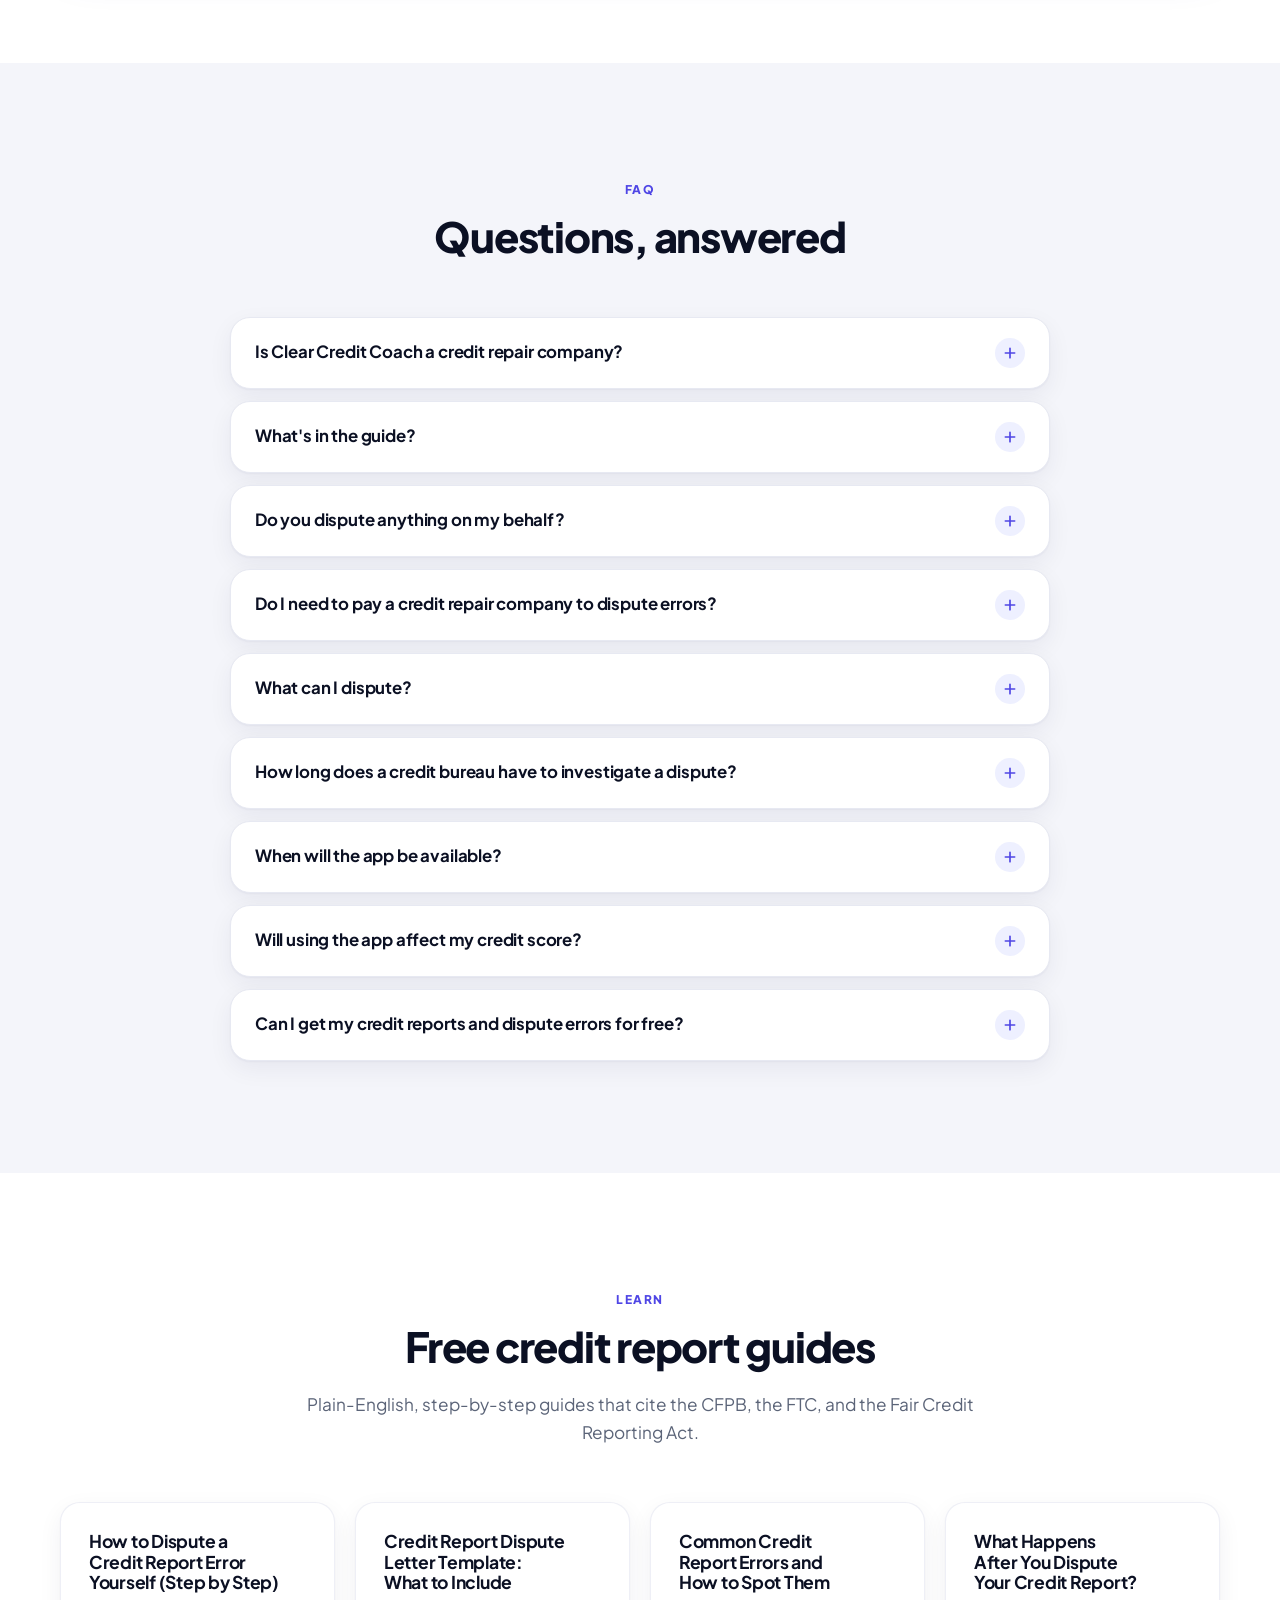
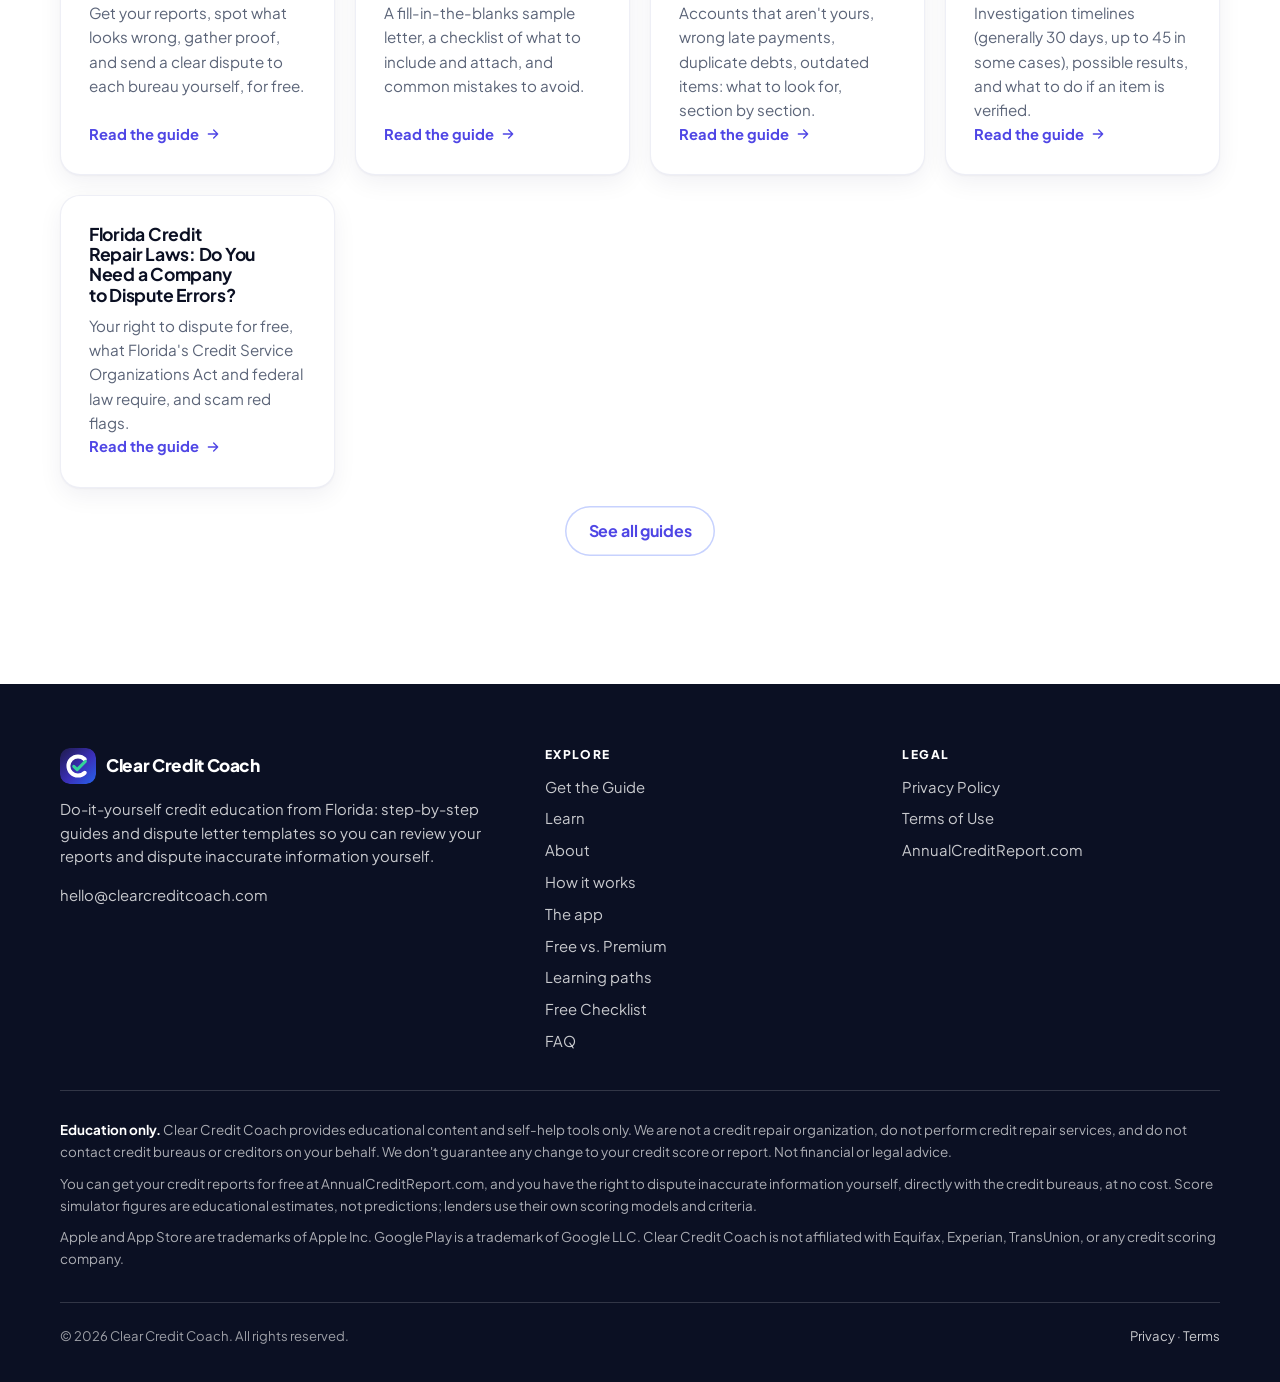
==== commit c7d2b5dc: "SEO: Learn hub + 5 articles, About and Checklist pages, new title/meta/H1, schema, sitemap - Home: t" ====
--- a/index.html
+++ b/index.html
@@ -3,15 +3,15 @@
 <head>
 <meta charset="utf-8">
 <meta name="viewport" content="width=device-width, initial-scale=1, viewport-fit=cover">
-<title>Clear Credit Coach | Learn to review your credit reports and dispute errors yourself</title>
-<meta name="description" content="You don't need to pay a credit repair company. Get The Do-It-Yourself Credit Report Guide: a step-by-step workbook with 10 editable letter templates. Disputing with the credit bureaus is free. App coming soon.">
+<title>Dispute Credit Report Errors Yourself | Clear Credit Coach</title>
+<meta name="description" content="Learn to check your credit reports and dispute errors yourself, free, with the bureaus. Free error checklist and a $49 DIY guide. Education only.">
 <link rel="canonical" href="https://clearcreditcoach.com/">
 <meta name="theme-color" content="#1E1B4B">
 <meta name="color-scheme" content="light">
 <meta property="og:type" content="website">
 <meta property="og:site_name" content="Clear Credit Coach">
-<meta property="og:title" content="Clear Credit Coach | Learn to review your credit reports and dispute errors yourself">
-<meta property="og:description" content="You don't need to pay a credit repair company. Get The Do-It-Yourself Credit Report Guide: a step-by-step workbook with 10 editable letter templates. Disputing with the credit bureaus is free. App coming soon.">
+<meta property="og:title" content="Dispute Credit Report Errors Yourself | Clear Credit Coach">
+<meta property="og:description" content="Learn to check your credit reports and dispute errors yourself, free, with the bureaus. Free error checklist and a $49 DIY guide. Education only.">
 <meta property="og:url" content="https://clearcreditcoach.com/">
 <meta property="og:image" content="https://clearcreditcoach.com/assets/img/og-image.jpg">
 <meta property="og:image:width" content="1200">
@@ -19,9 +19,10 @@
 <meta property="og:image:alt" content="Clear Credit Coach: You don't need to pay a credit repair company. Learn to handle it yourself.">
 <meta property="og:locale" content="en_US">
 <meta name="twitter:card" content="summary_large_image">
-<meta name="twitter:title" content="Clear Credit Coach | Learn to review your credit reports and dispute errors yourself">
-<meta name="twitter:description" content="You don't need to pay a credit repair company. Get The Do-It-Yourself Credit Report Guide: a step-by-step workbook with 10 editable letter templates. Disputing with the credit bureaus is free. App coming soon.">
+<meta name="twitter:title" content="Dispute Credit Report Errors Yourself | Clear Credit Coach">
+<meta name="twitter:description" content="Learn to check your credit reports and dispute errors yourself, free, with the bureaus. Free error checklist and a $49 DIY guide. Education only.">
 <meta name="twitter:image" content="https://clearcreditcoach.com/assets/img/og-image.jpg">
+<link rel="icon" href="favicon.ico" sizes="any">
 <link rel="icon" href="assets/img/favicon.svg" type="image/svg+xml">
 <link rel="icon" href="assets/img/favicon-32.png" sizes="32x32" type="image/png">
 <link rel="apple-touch-icon" href="assets/img/apple-touch-icon.png">
@@ -29,7 +30,7 @@
 <link rel="preload" href="assets/fonts/plus-jakarta-sans-latin-var.woff2" as="font" type="font/woff2" crossorigin>
 <link rel="stylesheet" href="assets/css/styles.css">
 <script src="assets/js/main.js" defer></script>
-<script type="application/ld+json">{"@context":"https://schema.org","@graph":[{"@type":"Organization","@id":"https://clearcreditcoach.com/#org","name":"Clear Credit Coach","url":"https://clearcreditcoach.com/","logo":"https://clearcreditcoach.com/assets/img/icon-512.png","email":"hello@clearcreditcoach.com"},{"@type":"WebSite","@id":"https://clearcreditcoach.com/#website","url":"https://clearcreditcoach.com/","name":"Clear Credit Coach","publisher":{"@id":"https://clearcreditcoach.com/#org"}},{"@type":"Product","@id":"https://clearcreditcoach.com/#diy-guide","name":"The Do-It-Yourself Credit Report Guide","image":"https://clearcreditcoach.com/assets/img/diy-guide-cover-1200.jpg","description":"A 48-page do-it-yourself workbook with 10 editable letter templates and a printable dispute tracker for reviewing your credit reports and disputing inaccurate information yourself. Educational content only.","brand":{"@id":"https://clearcreditcoach.com/#org"},"offers":{"@type":"Offer","price":"49.00","priceCurrency":"USD","availability":"https://schema.org/InStock","url":"https://clearcoach.gumroad.com/l/diy-credit-guide"}},{"@type":"FAQPage","mainEntity":[{"@type":"Question","name":"Is Clear Credit Coach a credit repair company?","acceptedAnswer":{"@type":"Answer","text":"No. Clear Credit Coach provides educational content and self-help tools only. We are not a credit repair organization, do not perform credit repair services, and do not contact credit bureaus or creditors on your behalf. We don't guarantee any change to your credit score or report. Not financial or legal advice.The app teaches how credit reports and scores work and gives you tools to track, organize, and plan. You decide what to do with what you learn."}},{"@type":"Question","name":"What's in the guide?","acceptedAnswer":{"@type":"Answer","text":"The Do-It-Yourself Credit Report Guide is a 48-page PDF workbook plus 10 editable letter templates (Word) and printable dispute tracker worksheets. It covers how credit reports and scores work, how to get your free reports, an annotated sample report, an error-spotting checklist, your dispute rights under the Fair Credit Reporting Act in plain English, step-by-step instructions for disputing with each bureau, what happens after you dispute, and how to spot credit repair scams.It's $49, a one-time purchase with an instant download after secure checkout on Gumroad. The guide is educational content and self-help tools only: you decide what to do and you send any letters yourself, and it doesn't guarantee any change to your credit score or report. See the guide."}},{"@type":"Question","name":"Do you fix my credit for me?","acceptedAnswer":{"@type":"Answer","text":"No. We don't do anything to your credit on your behalf, and we don't contact the credit bureaus or your creditors for you. Instead, we teach you how to handle it yourself. If you find information on your credit report that you believe is inaccurate or incomplete, you can dispute it yourself, for free, directly with the credit bureaus (Equifax, Experian, and TransUnion) and with the company that reported it.The DIY Guide (available now) includes do-it-yourself dispute letter templates and step-by-step instructions, and app Premium will add a guided dispute walkthrough. You decide whether to dispute, you review and edit every letter, and you send it yourself."}},{"@type":"Question","name":"Do I need to pay a credit repair company to dispute errors?","acceptedAnswer":{"@type":"Answer","text":"No. Under federal law, you have the right to dispute inaccurate or incomplete information directly with the credit bureaus at no cost, and you don't need to hire anyone to do it. Disputing is free. You can do it yourself, and we'll walk you through it.If you do decide to hire a credit repair company, federal law requires it to give you a written contract and a 3-business-day right to cancel, and it can't charge you until it has performed the services it promised."}},{"@type":"Question","name":"What can I dispute?","acceptedAnswer":{"@type":"Answer","text":"Disputes are for information you believe is inaccurate or incomplete, such as an account that isn't yours, a payment marked late that was on time, a wrong balance, or an outdated item that should no longer be reported. Accurate, timely information can legally stay on a credit report, and our walkthrough doesn't help you dispute information you know is accurate.The credit bureaus generally must investigate within 30 days. The outcome depends on their investigation, and we don't guarantee any particular outcome."}},{"@type":"Question","name":"When will the app be available?","acceptedAnswer":{"@type":"Answer","text":"The app is coming soon to the App Store and Google Play. Get the free checklist to join our email list and you'll hear when it's ready to download. In the meantime, the DIY Guide is available now."}},{"@type":"Question","name":"How much does Premium cost?","acceptedAnswer":{"@type":"Answer","text":"Pricing is coming soon. Premium starts with a 2-week free trial, then is billed monthly through the App Store or Google Play. The price will be shown in the app before you start a trial. You can cancel anytime in your store settings; cancel before the trial ends and you won't be charged."}},{"@type":"Question","name":"How do I cancel Premium?","acceptedAnswer":{"@type":"Answer","text":"Premium is managed by Apple or Google, so you cancel in your Apple ID subscription settings or your Google Play subscriptions. Cancellation takes effect at the end of the current billing period. Deleting the app or your account does not cancel your subscription."}},{"@type":"Question","name":"Will using the app affect my credit score?","acceptedAnswer":{"@type":"Answer","text":"No. The app does not pull your credit. You enter scores you've gotten elsewhere, such as from your bank, card issuer, or a credit monitoring service. Checking your own credit is a soft inquiry and does not affect your scores."}},{"@type":"Question","name":"Is the score simulator a prediction of my score?","acceptedAnswer":{"@type":"Answer","text":"No. The score simulator is a learning tool. It shows educational estimates of how common credit scoring factors generally work in hypothetical scenarios. Real scores are calculated by scoring models using your full credit reports, vary by model and bureau, and may differ from any estimate."}},{"@type":"Question","name":"Can I get my credit reports and dispute errors for free?","acceptedAnswer":{"@type":"Answer","text":"Yes. You can get free credit reports at AnnualCreditReport.com, and you have the right to dispute inaccurate information directly with the credit bureaus at no cost. The free version of the app explains how the process works, and Premium adds letter templates and a guided walkthrough."}},{"@type":"Question","name":"How is my information protected?","acceptedAnswer":{"@type":"Answer","text":"Your data is encrypted in transit and protected by access controls so that only you can see what you enter. We don't sell your personal information and we don't show ads. Read the Privacy Policy for details."}}]}]}</script>
+<script type="application/ld+json">{"@context":"https://schema.org","@graph":[{"@type":"Organization","@id":"https://clearcreditcoach.com/#org","name":"Clear Credit Coach","url":"https://clearcreditcoach.com/","logo":"https://clearcreditcoach.com/assets/img/icon-512.png","email":"hello@clearcreditcoach.com","description":"Education-only credit education site based in Florida: guides, a free checklist, and a do-it-yourself guide for reviewing credit reports and disputing errors yourself.","founder":{"@type":"Person","@id":"https://clearcreditcoach.com/about/#travis-hart","name":"Travis Hart","url":"https://clearcreditcoach.com/about/"},"address":{"@type":"PostalAddress","addressRegion":"FL","addressCountry":"US"},"sameAs":["https://clearcoach.gumroad.com/"]},{"@type":"WebSite","@id":"https://clearcreditcoach.com/#website","url":"https://clearcreditcoach.com/","name":"Clear Credit Coach","publisher":{"@id":"https://clearcreditcoach.com/#org"}},{"@type":"Product","@id":"https://clearcreditcoach.com/#diy-guide","name":"The Do-It-Yourself Credit Report Guide","image":"https://clearcreditcoach.com/assets/img/diy-guide-cover-1200.jpg","description":"A 48-page do-it-yourself workbook with 10 editable letter templates and a printable dispute tracker for reviewing your credit reports and disputing inaccurate information yourself. Educational content only.","brand":{"@id":"https://clearcreditcoach.com/#org"},"offers":{"@type":"Offer","price":"49.00","priceCurrency":"USD","availability":"https://schema.org/InStock","url":"https://clearcoach.gumroad.com/l/diy-credit-guide"}},{"@type":"FAQPage","mainEntity":[{"@type":"Question","name":"Is Clear Credit Coach a credit repair company?","acceptedAnswer":{"@type":"Answer","text":"No. Clear Credit Coach provides educational content and self-help tools only. We are not a credit repair organization, do not perform credit repair services, and do not contact credit bureaus or creditors on your behalf. We don't guarantee any change to your credit score or report. Not financial or legal advice. Our guides, checklist, and upcoming app teach how credit reports and scores work and give you tools to track, organize, and plan. You decide what to do with what you learn. More about us."}},{"@type":"Question","name":"What's in the guide?","acceptedAnswer":{"@type":"Answer","text":"The Do-It-Yourself Credit Report Guide is a 48-page PDF workbook plus 10 editable letter templates (Word) and printable dispute tracker worksheets. It covers how credit reports and scores work, how to get your free reports, an annotated sample report, an error-spotting checklist, your dispute rights under the Fair Credit Reporting Act in plain English, step-by-step instructions for disputing with each bureau, what happens after you dispute, and how to spot credit repair scams. It's $49, a one-time purchase with an instant download after secure checkout on Gumroad. The guide is educational content and self-help tools only: you decide what to do and you send any letters yourself, and it doesn't guarantee any change to your credit score or report. See the guide."}},{"@type":"Question","name":"Do you dispute anything on my behalf?","acceptedAnswer":{"@type":"Answer","text":"No. We don't perform any services on your behalf, and we don't contact the credit bureaus or your creditors for you. Instead, we teach you how to handle it yourself. If you find information on your credit report that you believe is inaccurate or incomplete, you can dispute it yourself, for free, directly with the credit bureaus (Equifax, Experian, and TransUnion) and with the company that reported it. The DIY Guide includes dispute letter templates and step-by-step instructions, and our free guide explains how to dispute a credit report error yourself. You decide whether to dispute, you review and edit every letter, and you send it yourself."}},{"@type":"Question","name":"Do I need to pay a credit repair company to dispute errors?","acceptedAnswer":{"@type":"Answer","text":"No. Under federal law, you have the right to dispute inaccurate or incomplete information directly with the credit bureaus at no cost, and you don't need to hire anyone to do it. Disputing is free. You can do it yourself, and we'll walk you through it. If you do decide to hire a credit repair company, federal law requires it to give you a written contract and a 3-business-day right to cancel, and it can't charge you until it has performed the services it promised. Florida has its own rules too; see Florida credit repair laws."}},{"@type":"Question","name":"What can I dispute?","acceptedAnswer":{"@type":"Answer","text":"Disputes are for information you believe is inaccurate or incomplete, such as an account that isn't yours, a payment marked late that was on time, a wrong balance, or an outdated item that should no longer be reported. Accurate, timely information can legally stay on a credit report, and our walkthrough doesn't help you dispute information you know is accurate. The credit bureaus generally must investigate within 30 days. The outcome depends on their investigation, and we don't guarantee any particular outcome. See common credit report errors."}},{"@type":"Question","name":"How long does a credit bureau have to investigate a dispute?","acceptedAnswer":{"@type":"Answer","text":"Generally 30 days from when the bureau receives your dispute. It can be up to 45 days in some cases, for example if you send additional relevant information during the 30-day period, or if you dispute after getting a free report through AnnualCreditReport.com. You'll get the results in writing. See what happens after you dispute."}},{"@type":"Question","name":"When will the app be available?","acceptedAnswer":{"@type":"Answer","text":"The app is coming soon to the App Store and Google Play. Premium will start with a 2-week free trial, and the price will be shown in the app before you start; see the Terms for details. Get the free checklist to join our email list and you'll hear when it's ready. In the meantime, the DIY Guide and our free guides are available now."}},{"@type":"Question","name":"Will using the app affect my credit score?","acceptedAnswer":{"@type":"Answer","text":"No. The app does not pull your credit. You enter scores you've gotten elsewhere, such as from your bank, card issuer, or a credit monitoring service. Checking your own credit is a soft inquiry and does not affect your scores."}},{"@type":"Question","name":"Can I get my credit reports and dispute errors for free?","acceptedAnswer":{"@type":"Answer","text":"Yes. You can get free credit reports at AnnualCreditReport.com, and you have the right to dispute inaccurate information directly with the credit bureaus at no cost. Our free guides explain how the process works."}}]}]}</script>
 <script src="https://gumroad.com/js/gumroad.js" defer></script>
 <!-- MailerLite Universal (free checklist signup form) -->
 <script>
@@ -52,8 +53,8 @@
     <button class="nav-toggle" type="button" aria-expanded="false" aria-controls="site-nav" aria-label="Open menu"><svg viewBox="0 0 24 24" fill="none" stroke="currentColor" stroke-width="2" stroke-linecap="round" stroke-linejoin="round" aria-hidden="true" focusable="false"><path d="M4 6h16M4 12h16M4 18h16"/></svg></button>
     <nav id="site-nav" class="nav" aria-label="Main">
       <a href="#how">How it works</a>
-      <a href="#app">The app</a>
-      <a href="#plans">Free vs. Premium</a>
+      <a href="learn/">Learn</a>
+      <a href="about/">About</a>
       <a href="#faq">FAQ</a>
       <a href="#checklist">Free Checklist</a>
       <a class="btn btn--primary btn--sm" href="#guide">Get the Guide</a>
@@ -67,7 +68,8 @@
   <div class="container hero-inner">
     <div>
       <span class="pill"><span class="dot"><svg viewBox="0 0 24 24" fill="none" stroke="currentColor" stroke-width="2" stroke-linecap="round" stroke-linejoin="round" aria-hidden="true" focusable="false"><path d="M20 6 9 17l-5-5"/></svg></span><span>Do-it-yourself credit education</span></span>
-      <h1 id="hero-title" class="h1--long">You don't need to pay a credit repair company. <span class="hl">Learn to handle it yourself.</span></h1>
+      <h1 id="hero-title" class="h1--long">Learn to review your credit reports and <span class="hl">dispute errors yourself.</span></h1>
+      <p class="hero-sub">You don't need to pay a credit repair company.</p>
       <p class="lead">Step-by-step guides and dispute letter templates so you can review your credit reports and dispute inaccurate information yourself, directly with the credit bureaus. Disputing is free, and we'll walk you through&nbsp;it.</p>
       <div class="btn-row">
         <a class="btn btn--mint buy-guide" href="https://clearcoach.gumroad.com/l/diy-credit-guide" data-gumroad-overlay-checkout="true">Get the DIY Guide &mdash; $49 <svg viewBox="0 0 24 24" fill="none" stroke="currentColor" stroke-width="2" stroke-linecap="round" stroke-linejoin="round" aria-hidden="true" focusable="false"><path d="M5 12h14M13 6l6 6-6 6"/></svg></a>
@@ -315,53 +317,54 @@
     <div class="faq">
       <details>
         <summary>Is Clear Credit Coach a credit repair company?</summary>
-        <div class="answer"><p>No. Clear Credit Coach provides educational content and self-help tools only. We are not a credit repair organization, do not perform credit repair services, and do not contact credit bureaus or creditors on your behalf. We don't guarantee any change to your credit score or report. Not financial or legal advice.</p><p>The app teaches how credit reports and scores work and gives you tools to track, organize, and plan. You decide what to do with what you learn.</p></div>
+        <div class="answer"><p>No. Clear Credit Coach provides educational content and self-help tools only. We are not a credit repair organization, do not perform credit repair services, and do not contact credit bureaus or creditors on your behalf. We don't guarantee any change to your credit score or report. Not financial or legal advice.</p><p>Our guides, checklist, and upcoming app teach how credit reports and scores work and give you tools to track, organize, and plan. You decide what to do with what you learn. <a href="about/">More about us</a>.</p></div>
       </details>
       <details>
         <summary>What's in the guide?</summary>
         <div class="answer"><p><em>The Do-It-Yourself Credit Report Guide</em> is a 48-page PDF workbook plus 10 editable letter templates (Word) and printable dispute tracker worksheets. It covers how credit reports and scores work, how to get your free reports, an annotated sample report, an error-spotting checklist, your dispute rights under the Fair Credit Reporting Act in plain English, step-by-step instructions for disputing with each bureau, what happens after you dispute, and how to spot credit repair scams.</p><p>It's $49, a one-time purchase with an instant download after secure checkout on Gumroad. The guide is educational content and self-help tools only: you decide what to do and you send any letters yourself, and it doesn't guarantee any change to your credit score or report. <a href="#guide">See the guide</a>.</p></div>
       </details>
       <details>
-        <summary>Do you fix my credit for me?</summary>
-        <div class="answer"><p>No. We don't do anything to your credit on your behalf, and we don't contact the credit bureaus or your creditors for you. Instead, we teach you how to handle it yourself. If you find information on your credit report that you believe is inaccurate or incomplete, you can dispute it yourself, for free, directly with the credit bureaus (Equifax, Experian, and TransUnion) and with the company that reported it.</p><p>The DIY Guide (available now) includes do-it-yourself dispute letter templates and step-by-step instructions, and app Premium will add a guided dispute walkthrough. You decide whether to dispute, you review and edit every letter, and you send it yourself.</p></div>
+        <summary>Do you dispute anything on my behalf?</summary>
+        <div class="answer"><p>No. We don't perform any services on your behalf, and we don't contact the credit bureaus or your creditors for you. Instead, we teach you how to handle it yourself. If you find information on your credit report that you believe is inaccurate or incomplete, you can dispute it yourself, for free, directly with the credit bureaus (Equifax, Experian, and TransUnion) and with the company that reported it.</p><p>The <a href="#guide">DIY Guide</a> includes dispute letter templates and step-by-step instructions, and our free guide explains <a href="learn/dispute-credit-report-error-yourself/">how to dispute a credit report error yourself</a>. You decide whether to dispute, you review and edit every letter, and you send it yourself.</p></div>
       </details>
       <details>
         <summary>Do I need to pay a credit repair company to dispute errors?</summary>
-        <div class="answer"><p>No. Under federal law, you have the right to dispute inaccurate or incomplete information directly with the credit bureaus at no cost, and you don't need to hire anyone to do it. Disputing is free. You can do it yourself, and we'll walk you through it.</p><p>If you do decide to hire a credit repair company, federal law requires it to give you a written contract and a 3-business-day right to cancel, and it can't charge you until it has performed the services it promised.</p></div>
+        <div class="answer"><p>No. Under federal law, you have the right to dispute inaccurate or incomplete information directly with the credit bureaus at no cost, and you don't need to hire anyone to do it. Disputing is free. You can do it yourself, and we'll walk you through it.</p><p>If you do decide to hire a credit repair company, federal law requires it to give you a written contract and a 3-business-day right to cancel, and it can't charge you until it has performed the services it promised. Florida has its own rules too; see <a href="learn/florida-credit-repair-laws/">Florida credit repair laws</a>.</p></div>
       </details>
       <details>
         <summary>What can I dispute?</summary>
-        <div class="answer"><p>Disputes are for information you believe is <strong>inaccurate or incomplete</strong>, such as an account that isn't yours, a payment marked late that was on time, a wrong balance, or an outdated item that should no longer be reported. Accurate, timely information can legally stay on a credit report, and our walkthrough doesn't help you dispute information you know is accurate.</p><p>The credit bureaus generally must investigate within 30 days. The outcome depends on their investigation, and we don't guarantee any particular outcome.</p></div>
+        <div class="answer"><p>Disputes are for information you believe is <strong>inaccurate or incomplete</strong>, such as an account that isn't yours, a payment marked late that was on time, a wrong balance, or an outdated item that should no longer be reported. Accurate, timely information can legally stay on a credit report, and our walkthrough doesn't help you dispute information you know is accurate.</p><p>The credit bureaus generally must investigate within 30 days. The outcome depends on their investigation, and we don't guarantee any particular outcome. See <a href="learn/common-credit-report-errors/">common credit report errors</a>.</p></div>
+      </details>
+      <details>
+        <summary>How long does a credit bureau have to investigate a dispute?</summary>
+        <div class="answer"><p>Generally 30 days from when the bureau receives your dispute. It can be up to 45 days in some cases, for example if you send additional relevant information during the 30-day period, or if you dispute after getting a free report through AnnualCreditReport.com. You'll get the results in writing. See <a href="learn/after-you-dispute-credit-report/">what happens after you dispute</a>.</p></div>
       </details>
       <details>
         <summary>When will the app be available?</summary>
-        <div class="answer"><p>The app is coming soon to the App Store and Google Play. <a href="#checklist">Get the free checklist</a> to join our email list and you'll hear when it's ready to download. In the meantime, the <a href="#guide">DIY Guide</a> is available now.</p></div>
-      </details>
-      <details>
-        <summary>How much does Premium cost?</summary>
-        <div class="answer"><p>Pricing is coming soon. Premium starts with a 2-week free trial, then is billed monthly through the App Store or Google Play. The price will be shown in the app before you start a trial. You can cancel anytime in your store settings; cancel before the trial ends and you won't be charged.</p></div>
-      </details>
-      <details>
-        <summary>How do I cancel Premium?</summary>
-        <div class="answer"><p>Premium is managed by Apple or Google, so you cancel in your Apple ID subscription settings or your Google Play subscriptions. Cancellation takes effect at the end of the current billing period. Deleting the app or your account does not cancel your subscription.</p></div>
+        <div class="answer"><p>The app is coming soon to the App Store and Google Play. Premium will start with a 2-week free trial, and the price will be shown in the app before you start; see the <a href="terms/">Terms</a> for details. <a href="#checklist">Get the free checklist</a> to join our email list and you'll hear when it's ready. In the meantime, the <a href="#guide">DIY Guide</a> and our free <a href="learn/">guides</a> are available now.</p></div>
       </details>
       <details>
         <summary>Will using the app affect my credit score?</summary>
         <div class="answer"><p>No. The app does not pull your credit. You enter scores you've gotten elsewhere, such as from your bank, card issuer, or a credit monitoring service. Checking your own credit is a soft inquiry and does not affect your scores.</p></div>
       </details>
       <details>
-        <summary>Is the score simulator a prediction of my score?</summary>
-        <div class="answer"><p>No. The score simulator is a learning tool. It shows educational estimates of how common credit scoring factors generally work in hypothetical scenarios. Real scores are calculated by scoring models using your full credit reports, vary by model and bureau, and may differ from any estimate.</p></div>
-      </details>
-      <details>
         <summary>Can I get my credit reports and dispute errors for free?</summary>
-        <div class="answer"><p>Yes. You can get free credit reports at <a href="https://www.annualcreditreport.com" rel="noopener">AnnualCreditReport.com</a>, and you have the right to dispute inaccurate information directly with the credit bureaus at no cost. The free version of the app explains how the process works, and Premium adds letter templates and a guided walkthrough.</p></div>
-      </details>
-      <details>
-        <summary>How is my information protected?</summary>
-        <div class="answer"><p>Your data is encrypted in transit and protected by access controls so that only you can see what you enter. We don't sell your personal information and we don't show ads. Read the <a href="privacy/">Privacy Policy</a> for details.</p></div>
-      </details>
-    </div>
+        <div class="answer"><p>Yes. You can get free credit reports at <a href="https://www.annualcreditreport.com" rel="noopener">AnnualCreditReport.com</a>, and you have the right to dispute inaccurate information directly with the credit bureaus at no cost. Our free <a href="learn/">guides</a> explain how the process works.</p></div>
+      </details>
+    </div>
+  </div>
+</section>
+
+<!-- ============ FREE GUIDES (Learn) ============ -->
+<section class="section section--white" id="learn" aria-labelledby="learn-title">
+  <div class="container">
+    <div class="section-head">
+      <span class="eyebrow">Learn</span>
+      <h2 id="learn-title">Free credit report guides</h2>
+      <p>Plain-English, step-by-step guides that cite the CFPB, the FTC, and the Fair Credit Reporting Act.</p>
+    </div>
+    <div class="learn-grid"><a class="card learn-card" href="learn/dispute-credit-report-error-yourself/"><h3>How to Dispute a Credit Report Error Yourself (Step by Step)</h3><p>Get your reports, spot what looks wrong, gather proof, and send a clear dispute to each bureau yourself, for free.</p><span class="learn-more">Read the guide <svg viewBox="0 0 24 24" fill="none" stroke="currentColor" stroke-width="2" stroke-linecap="round" stroke-linejoin="round" aria-hidden="true" focusable="false"><path d="M5 12h14M13 6l6 6-6 6"/></svg></span></a><a class="card learn-card" href="learn/credit-report-dispute-letter-template/"><h3>Credit Report Dispute Letter Template: What to Include</h3><p>A fill-in-the-blanks sample letter, a checklist of what to include and attach, and common mistakes to avoid.</p><span class="learn-more">Read the guide <svg viewBox="0 0 24 24" fill="none" stroke="currentColor" stroke-width="2" stroke-linecap="round" stroke-linejoin="round" aria-hidden="true" focusable="false"><path d="M5 12h14M13 6l6 6-6 6"/></svg></span></a><a class="card learn-card" href="learn/common-credit-report-errors/"><h3>Common Credit Report Errors and How to Spot Them</h3><p>Accounts that aren&#x27;t yours, wrong late payments, duplicate debts, outdated items: what to look for, section by section.</p><span class="learn-more">Read the guide <svg viewBox="0 0 24 24" fill="none" stroke="currentColor" stroke-width="2" stroke-linecap="round" stroke-linejoin="round" aria-hidden="true" focusable="false"><path d="M5 12h14M13 6l6 6-6 6"/></svg></span></a><a class="card learn-card" href="learn/after-you-dispute-credit-report/"><h3>What Happens After You Dispute Your Credit Report?</h3><p>Investigation timelines (generally 30 days, up to 45 in some cases), possible results, and what to do if an item is verified.</p><span class="learn-more">Read the guide <svg viewBox="0 0 24 24" fill="none" stroke="currentColor" stroke-width="2" stroke-linecap="round" stroke-linejoin="round" aria-hidden="true" focusable="false"><path d="M5 12h14M13 6l6 6-6 6"/></svg></span></a><a class="card learn-card" href="learn/florida-credit-repair-laws/"><h3>Florida Credit Repair Laws: Do You Need a Company to Dispute Errors?</h3><p>Your right to dispute for free, what Florida&#x27;s Credit Service Organizations Act and federal law require, and scam red flags.</p><span class="learn-more">Read the guide <svg viewBox="0 0 24 24" fill="none" stroke="currentColor" stroke-width="2" stroke-linecap="round" stroke-linejoin="round" aria-hidden="true" focusable="false"><path d="M5 12h14M13 6l6 6-6 6"/></svg></span></a></div>
+    <p class="related-all" style="text-align:center"><a class="btn btn--outline" href="learn/">See all guides</a></p>
   </div>
 </section>
 
@@ -374,13 +377,15 @@
           <img src="assets/img/favicon.svg" alt="" width="36" height="36">
           <span>Clear Credit Coach</span>
         </a>
-        <p>A do-it-yourself credit education app: step-by-step guides and dispute letter templates so you can review your reports and dispute inaccurate information yourself.</p>
+        <p>Do-it-yourself credit education from Florida: step-by-step guides and dispute letter templates so you can review your reports and dispute inaccurate information yourself.</p>
         <p><a href="mailto:hello@clearcreditcoach.com">hello@clearcreditcoach.com</a></p>
       </div>
       <div>
         <h2>Explore</h2>
         <ul>
           <li><a href="#guide">Get the Guide</a></li>
+          <li><a href="learn/">Learn</a></li>
+          <li><a href="about/">About</a></li>
           <li><a href="#how">How it works</a></li>
           <li><a href="#app">The app</a></li>
           <li><a href="#plans">Free vs. Premium</a></li>
--- a/assets/css/styles.css
+++ b/assets/css/styles.css
@@ -467,3 +467,53 @@
 @media (min-width: 861px) and (max-width: 960px) {
   .nav a[href$="#plans"] { display: none; }
 }
+
+/* ===== Learn hub, articles, about, checklist page (SEO pages) ===== */
+.breadcrumbs ol { list-style: none; margin: 0 0 18px; padding: 0; display: flex; flex-wrap: wrap; gap: 6px; font-size: .88rem; color: var(--on-dark-muted); }
+.breadcrumbs li + li::before { content: "\203A"; margin-right: 6px; opacity: .7; }
+.breadcrumbs a { color: #fff; text-decoration: none; }
+.breadcrumbs a:hover { text-decoration: underline; }
+.breadcrumbs [aria-current="page"] { color: var(--on-dark-muted); }
+.page-hero--article h1 { font-size: clamp(1.9rem, 4.2vw, 2.8rem); }
+.page-hero--article .lead { margin-bottom: 18px; }
+.byline { color: var(--on-dark-muted); font-size: .92rem; margin: 0; }
+.byline a { color: #fff; font-weight: 700; }
+.article-section { padding-top: 48px; }
+.article { margin: 0 auto; }
+.prose a { color: var(--primary); }
+.prose ol { padding-left: 1.3em; }
+.takeaways { background: var(--primary-soft); border: 1px solid var(--primary-tint); border-radius: var(--r-lg); padding: 20px 24px; margin: 0 0 2em; }
+.prose .takeaways h2 { font-size: 1.05rem; margin: 0 0 .6em; padding: 0; }
+.takeaways ul { margin: 0; padding-left: 1.2em; }
+.callout-legal { background: var(--warning-soft); border: 1px solid #F5D9A8; border-radius: var(--r-lg); padding: 14px 18px; margin: 0 0 1.5em; }
+.callout-legal p { margin: 0; color: #6B3D05 !important; }
+.letter { background: var(--surface-alt); border: 1px dashed var(--primary-tint); border-radius: var(--r-lg); padding: 20px 22px; margin: 1em 0 1.5em; font-size: .95rem; }
+.letter p { margin: 0 0 .8em; }
+.cta-box { background: var(--grad-hero); color: #fff; border-radius: var(--r-xl); padding: clamp(22px, 3.5vw, 36px); margin: 2.5em 0 2em; box-shadow: var(--sh-raised); }
+.prose .cta-box h2 { color: #fff; margin: 0 0 .5em; padding: 0; font-size: 1.35rem; }
+.prose .cta-box p { color: var(--on-dark-muted); }
+.cta-box .btn-row { margin: 18px 0 12px; }
+.cta-box .btn--outline { background: #fff; }
+.prose .cta-box .btn--mint { color: var(--primary-deep); }
+.prose .cta-box .cta-note { font-size: .82rem; margin: 0; }
+.prose .sources h2 { font-size: 1.1rem; }
+.sources ul { font-size: .9rem; padding-left: 1.2em; }
+.article-disclaimer { font-size: .85rem; color: var(--muted); border-top: 1px solid var(--border); padding-top: 16px; margin-top: 1.5em; }
+.related { max-width: 820px; margin: 56px auto 0; }
+.related h2 { font-size: 1.35rem; margin-bottom: 16px; }
+.related-all { margin-top: 18px; }
+.learn-grid { display: grid; grid-template-columns: repeat(auto-fill, minmax(240px, 1fr)); gap: 20px; }
+.learn-grid--hub { grid-template-columns: repeat(auto-fill, minmax(300px, 1fr)); gap: 24px; }
+.learn-card { display: flex; flex-direction: column; text-decoration: none; color: var(--text); transition: transform .15s ease, box-shadow .15s ease; }
+.learn-card:hover { transform: translateY(-2px); box-shadow: var(--sh-raised); }
+.learn-card h2, .learn-card h3 { font-size: 1.1rem; margin-bottom: .5em; color: var(--text); }
+.learn-card p { flex: 1; font-size: .95rem; }
+.learn-more { display: inline-flex; align-items: center; gap: 6px; font-weight: 700; color: var(--primary); font-size: .92rem; }
+.learn-more svg { width: 16px; height: 16px; }
+.learn-start { background: var(--surface); border: 1px solid var(--border); border-radius: var(--r-xl); padding: clamp(20px, 3vw, 32px); box-shadow: var(--sh-card); margin-bottom: 36px; max-width: 820px; }
+.learn-start h2 { font-size: 1.25rem; }
+.learn-start ol { margin: 0; padding-left: 1.3em; display: grid; gap: 8px; }
+.learn-start a { color: var(--primary); }
+.hero .hero-sub { font-size: clamp(1.1rem, 2.2vw, 1.35rem); font-weight: 700; color: var(--mint); margin: -4px 0 14px; }
+@media (max-width: 640px) { .cta-box .btn-row .btn { width: 100%; justify-content: center; } }
+@media (max-width: 640px) { .page-hero--article .breadcrumbs [aria-current="page"] { display: none; } }
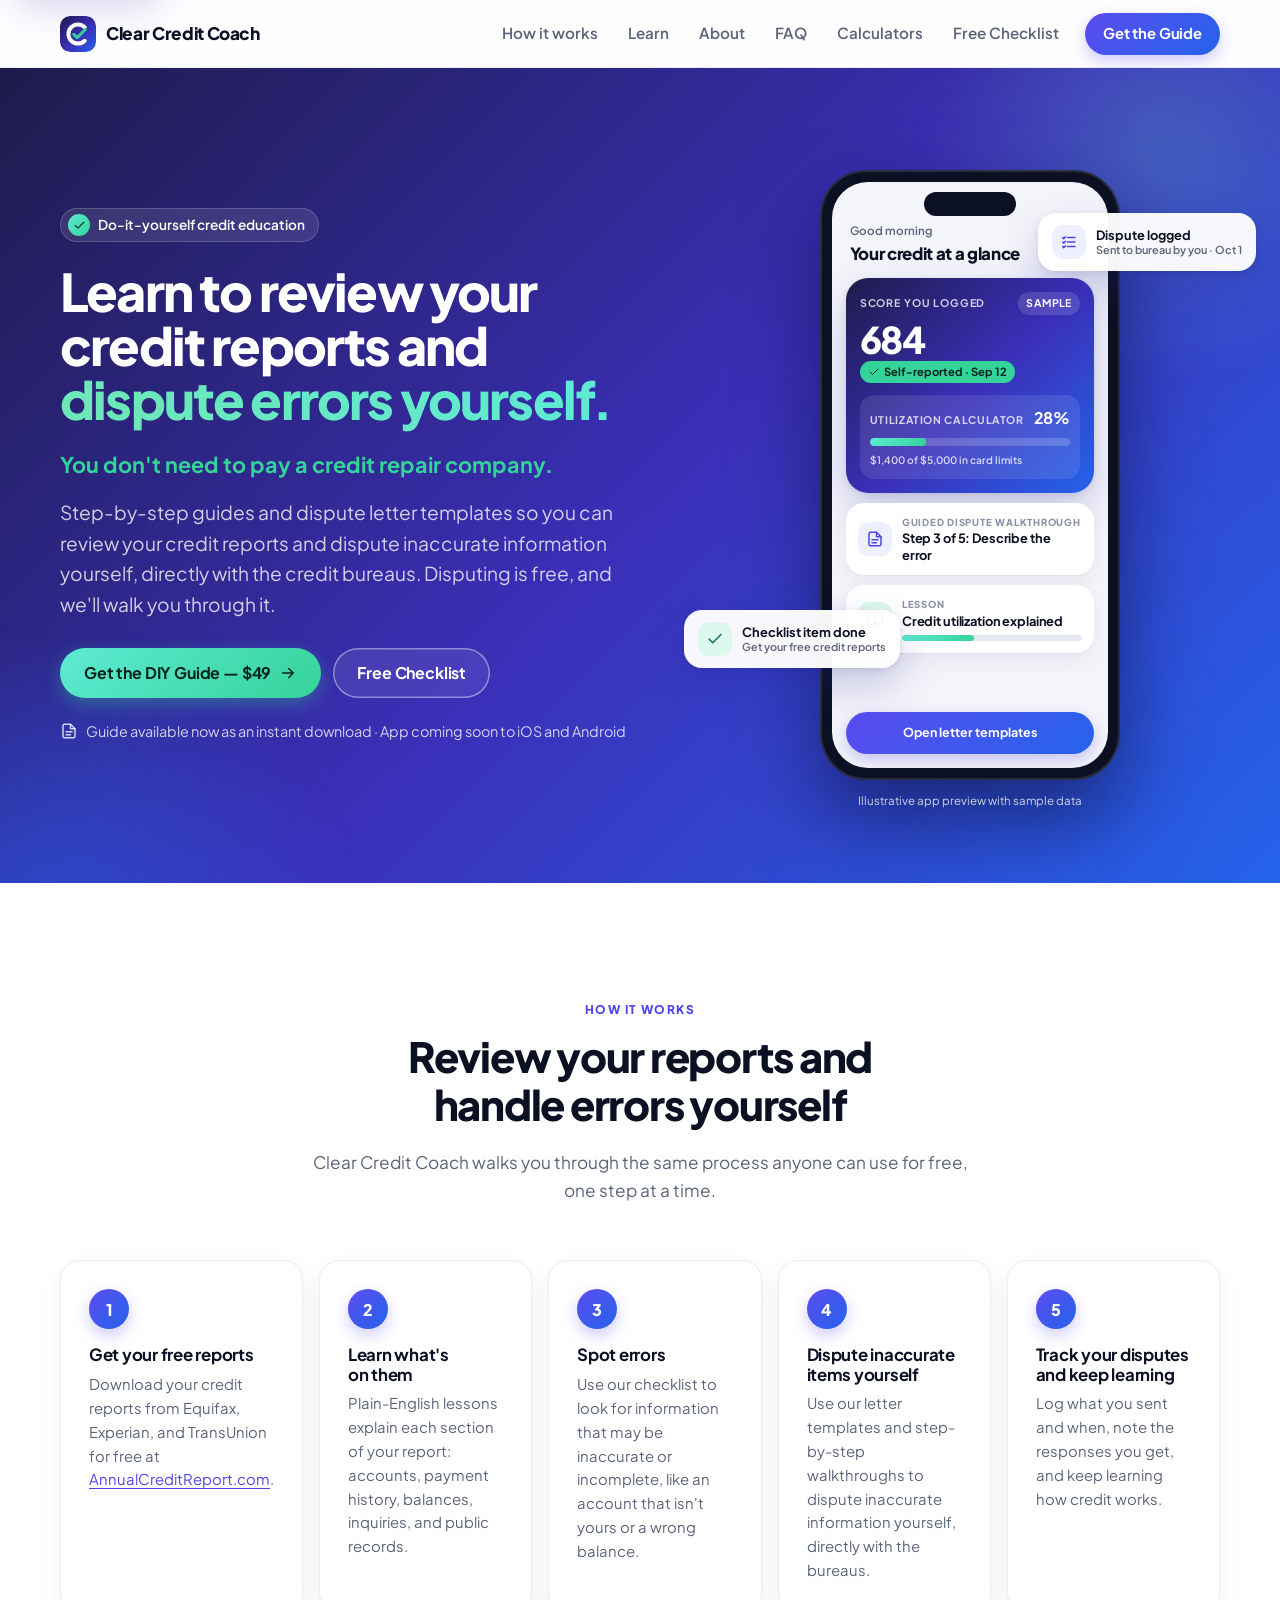
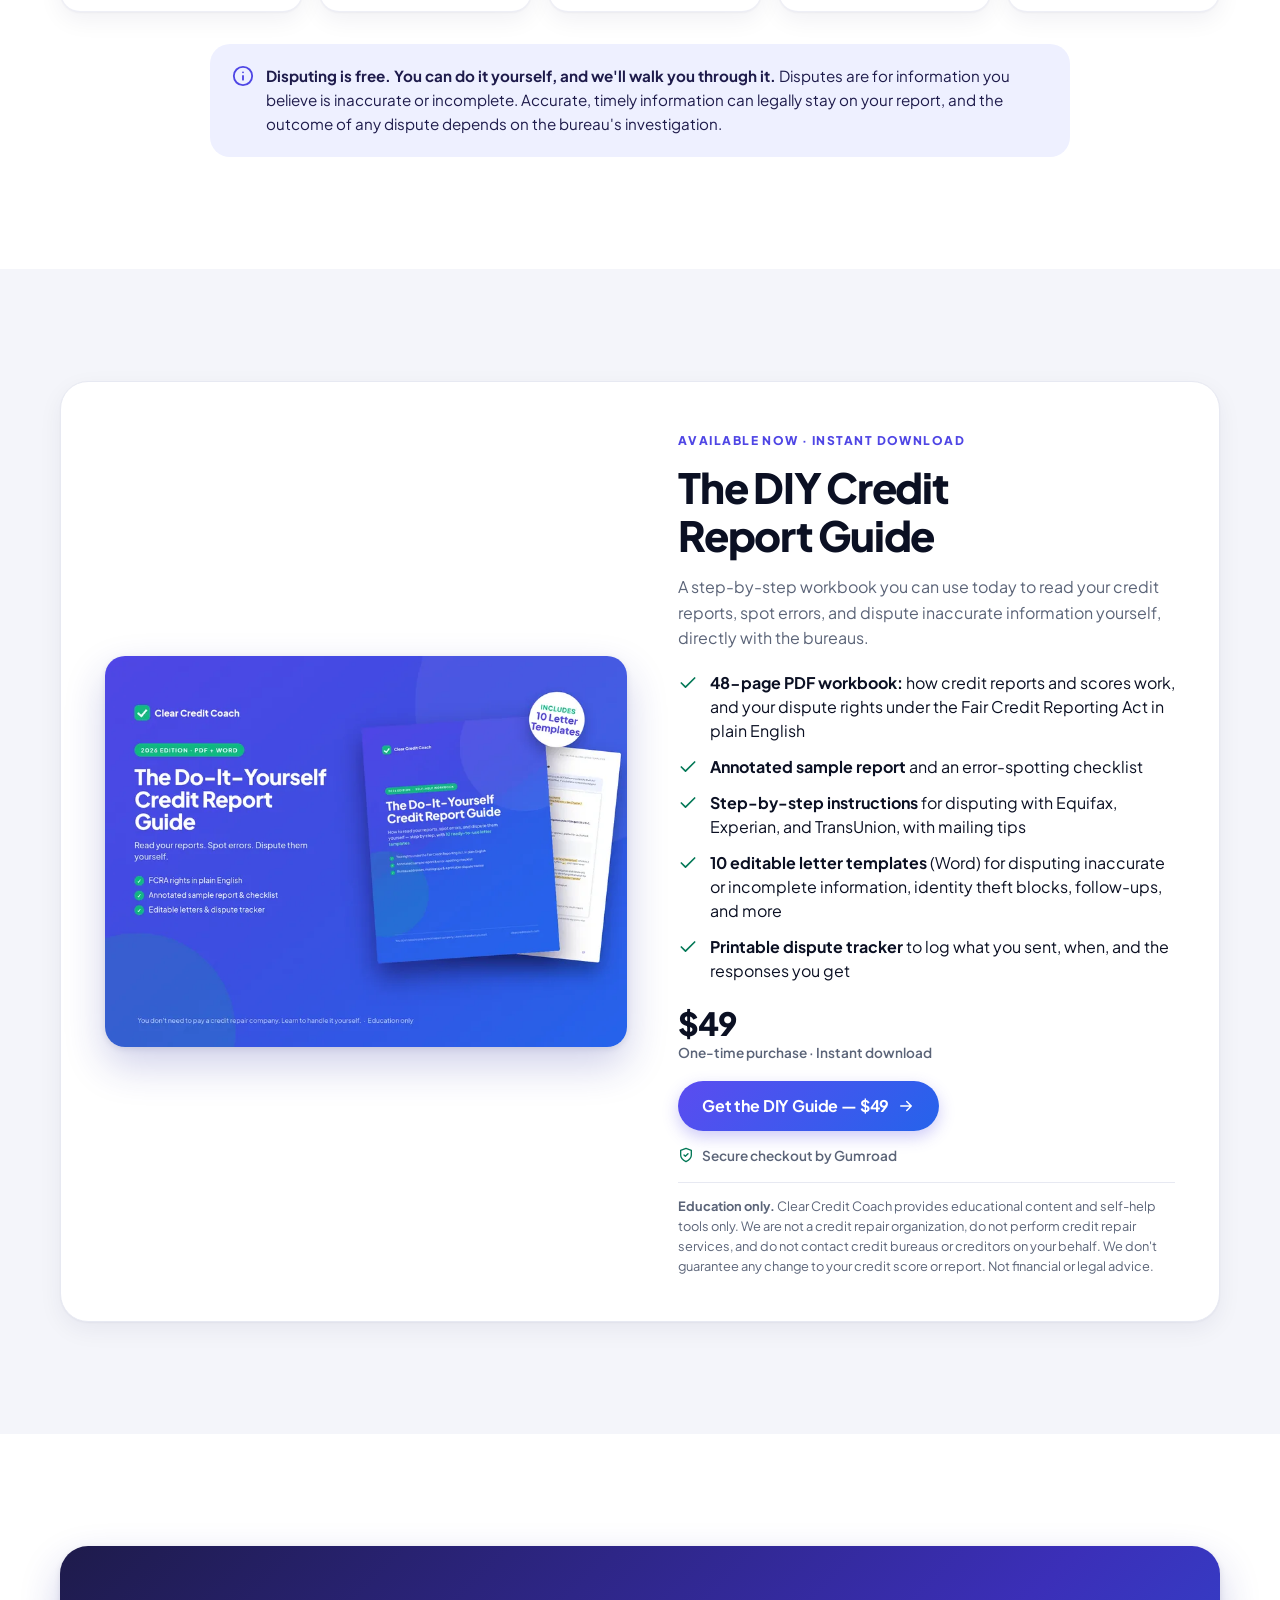
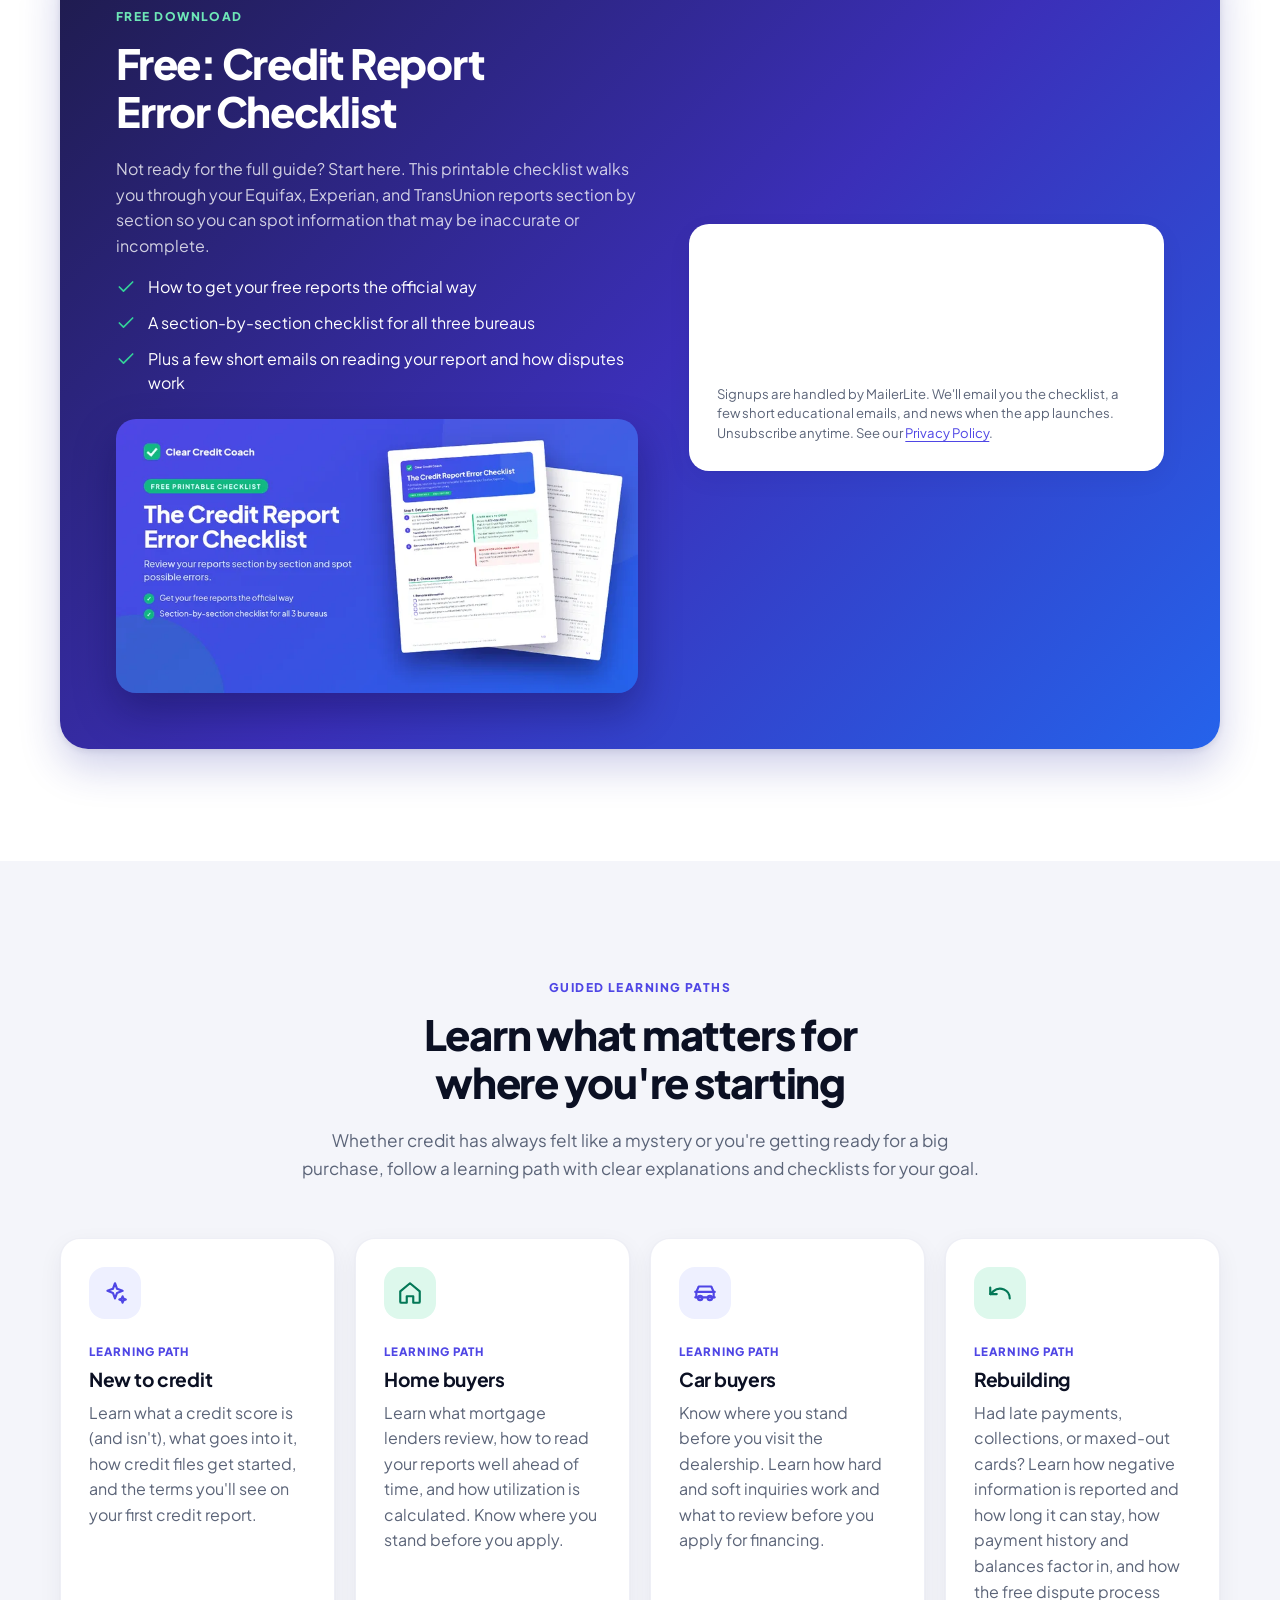
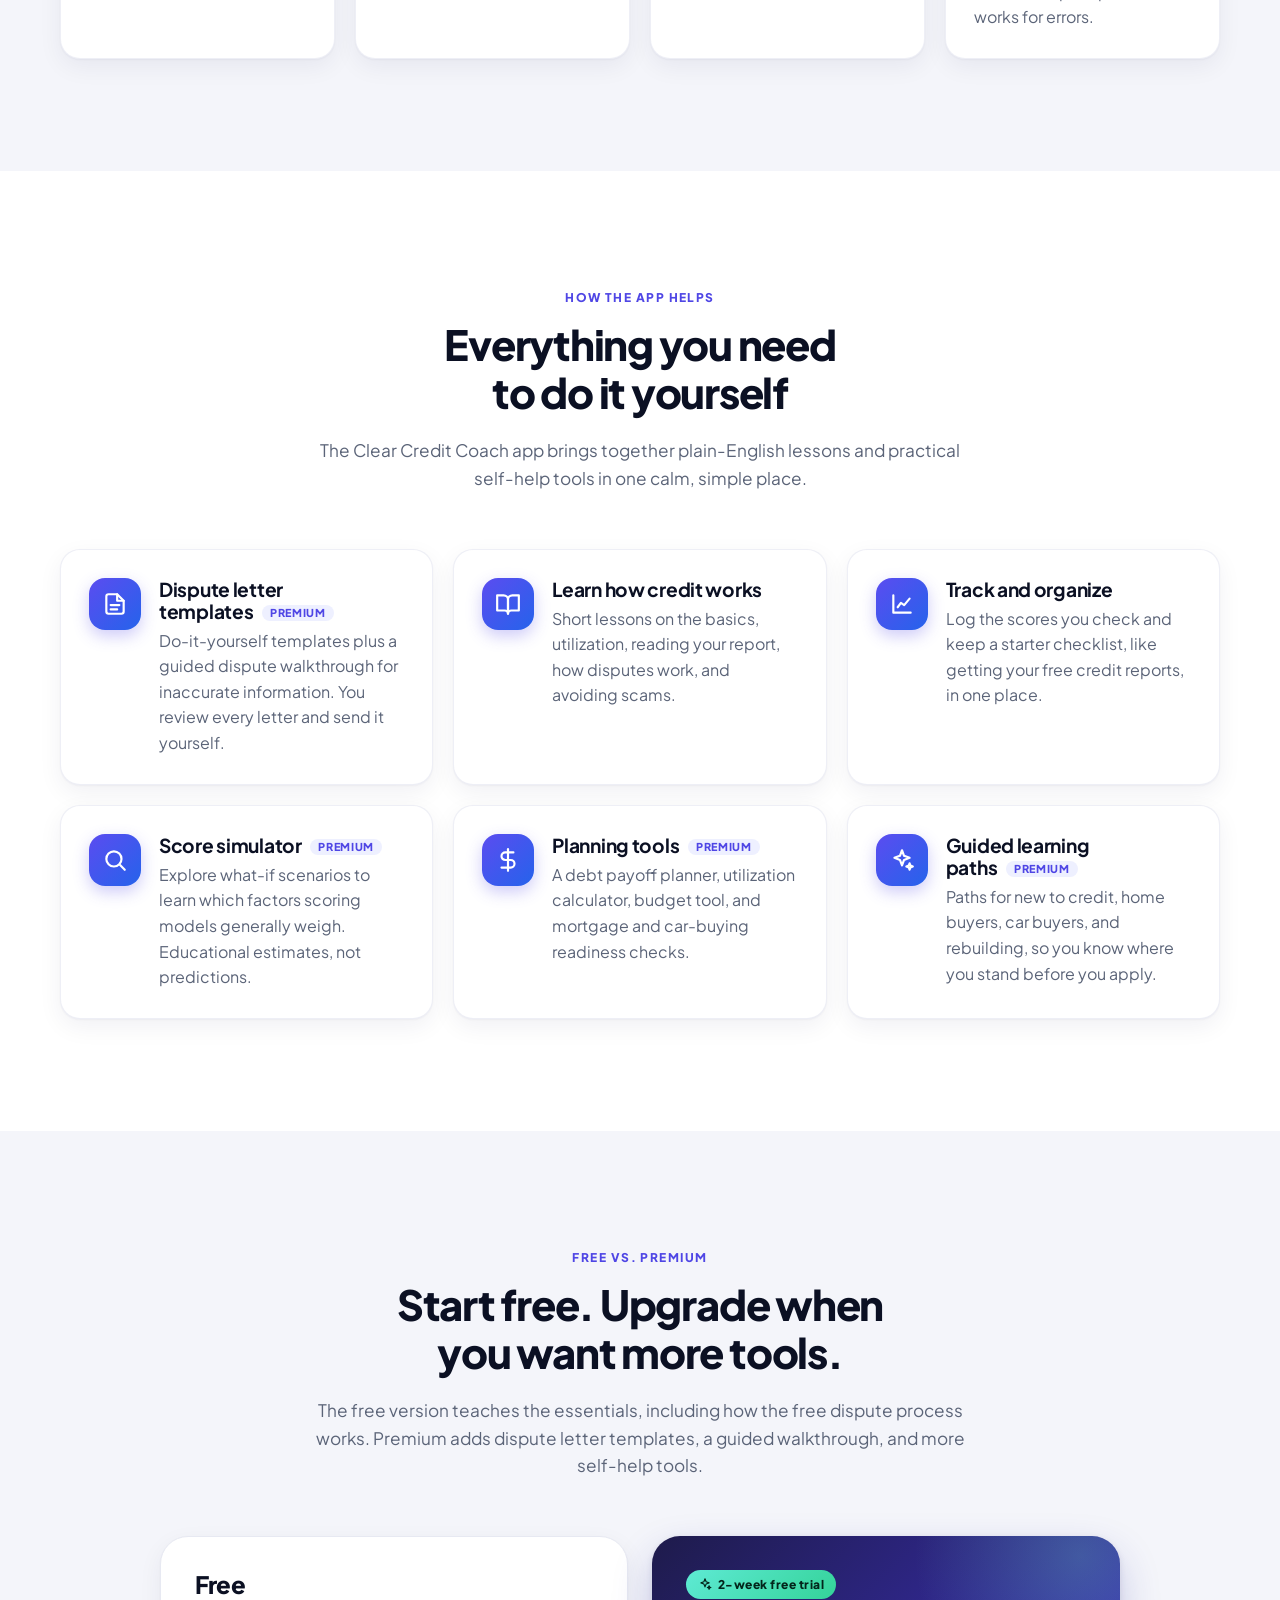
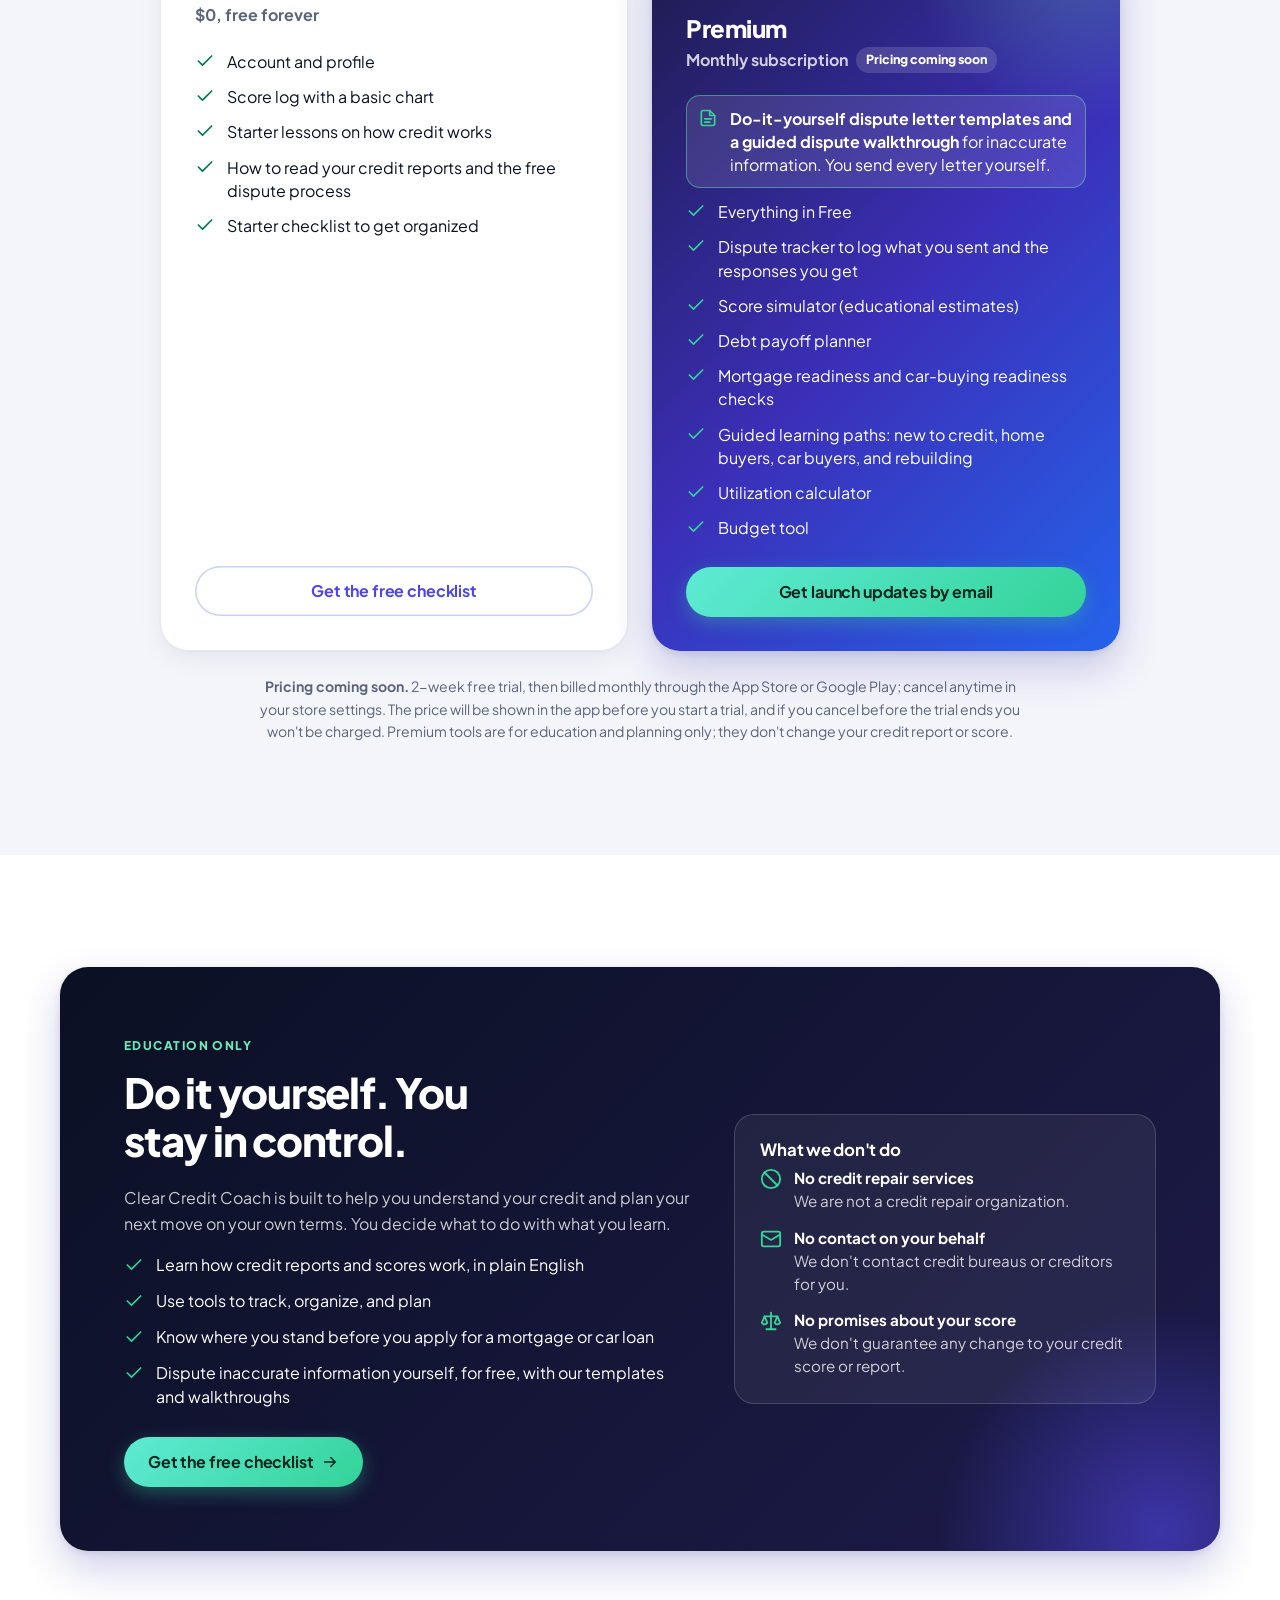
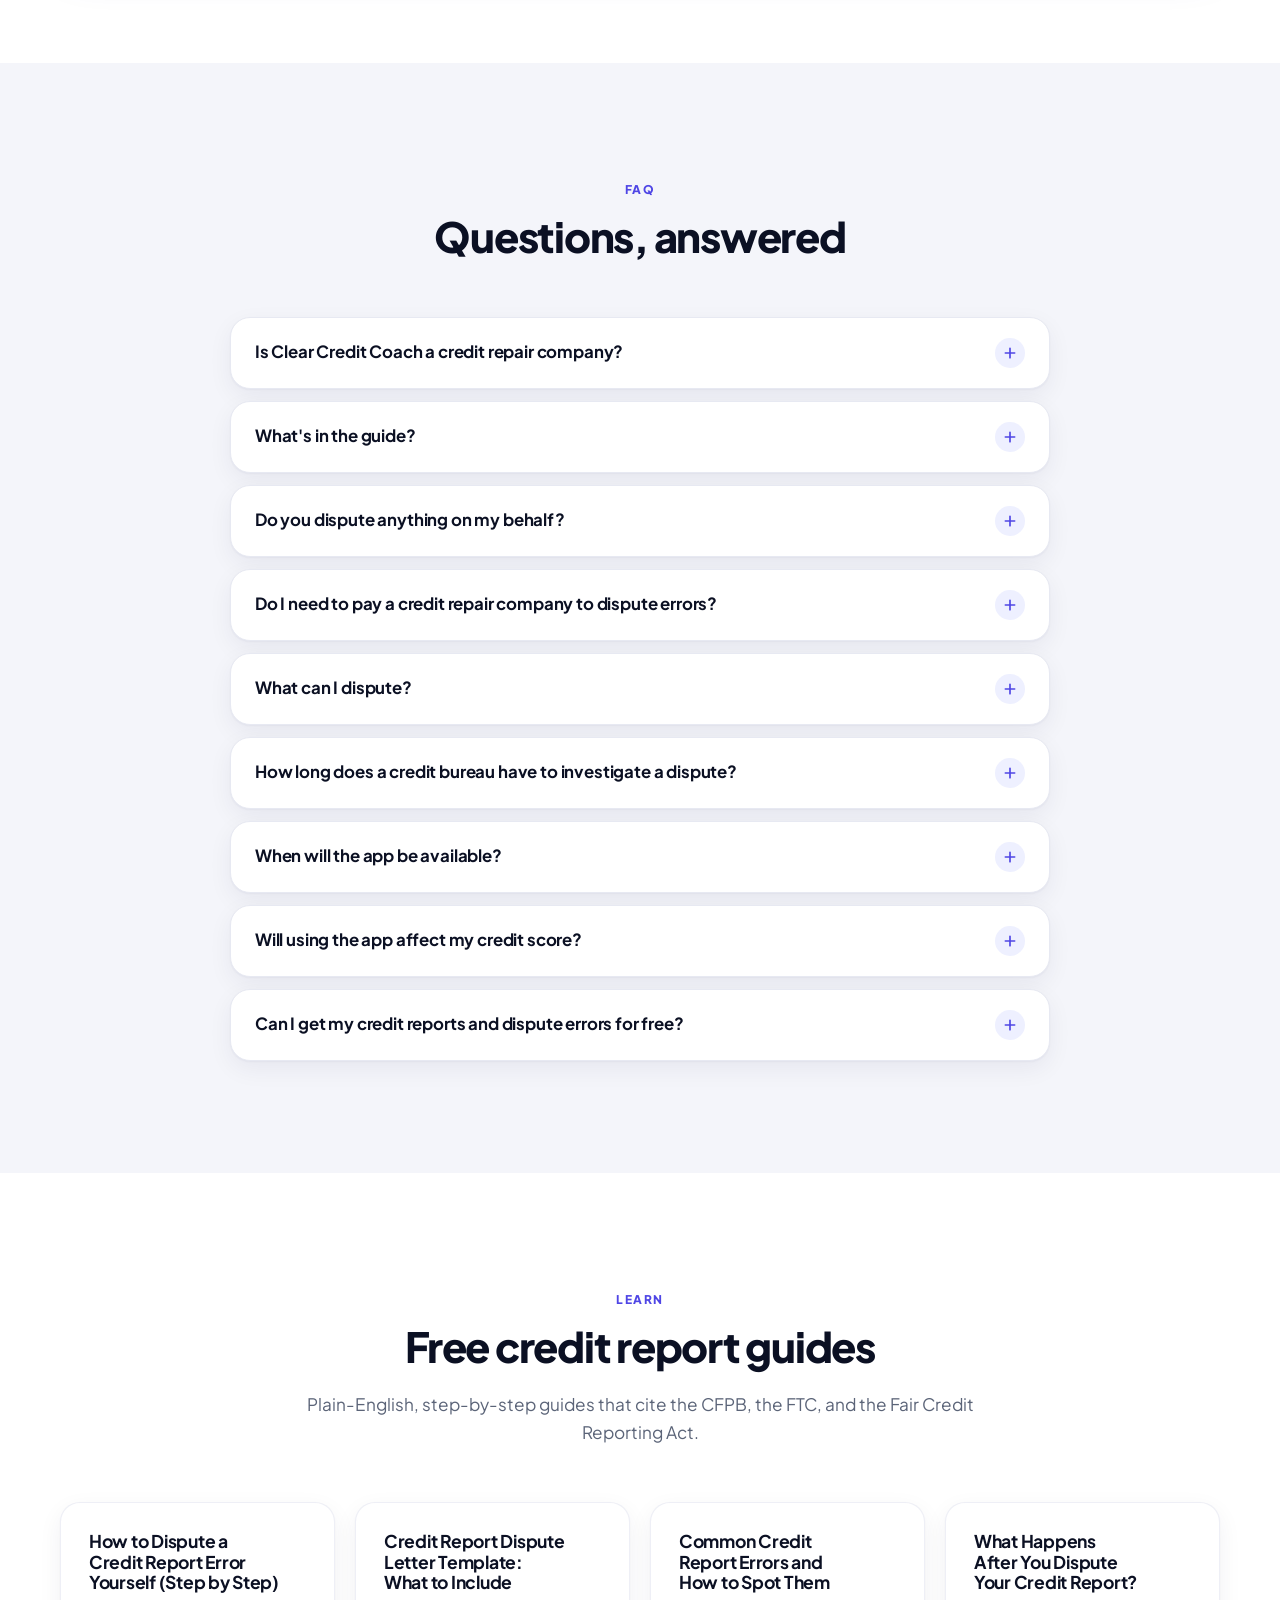
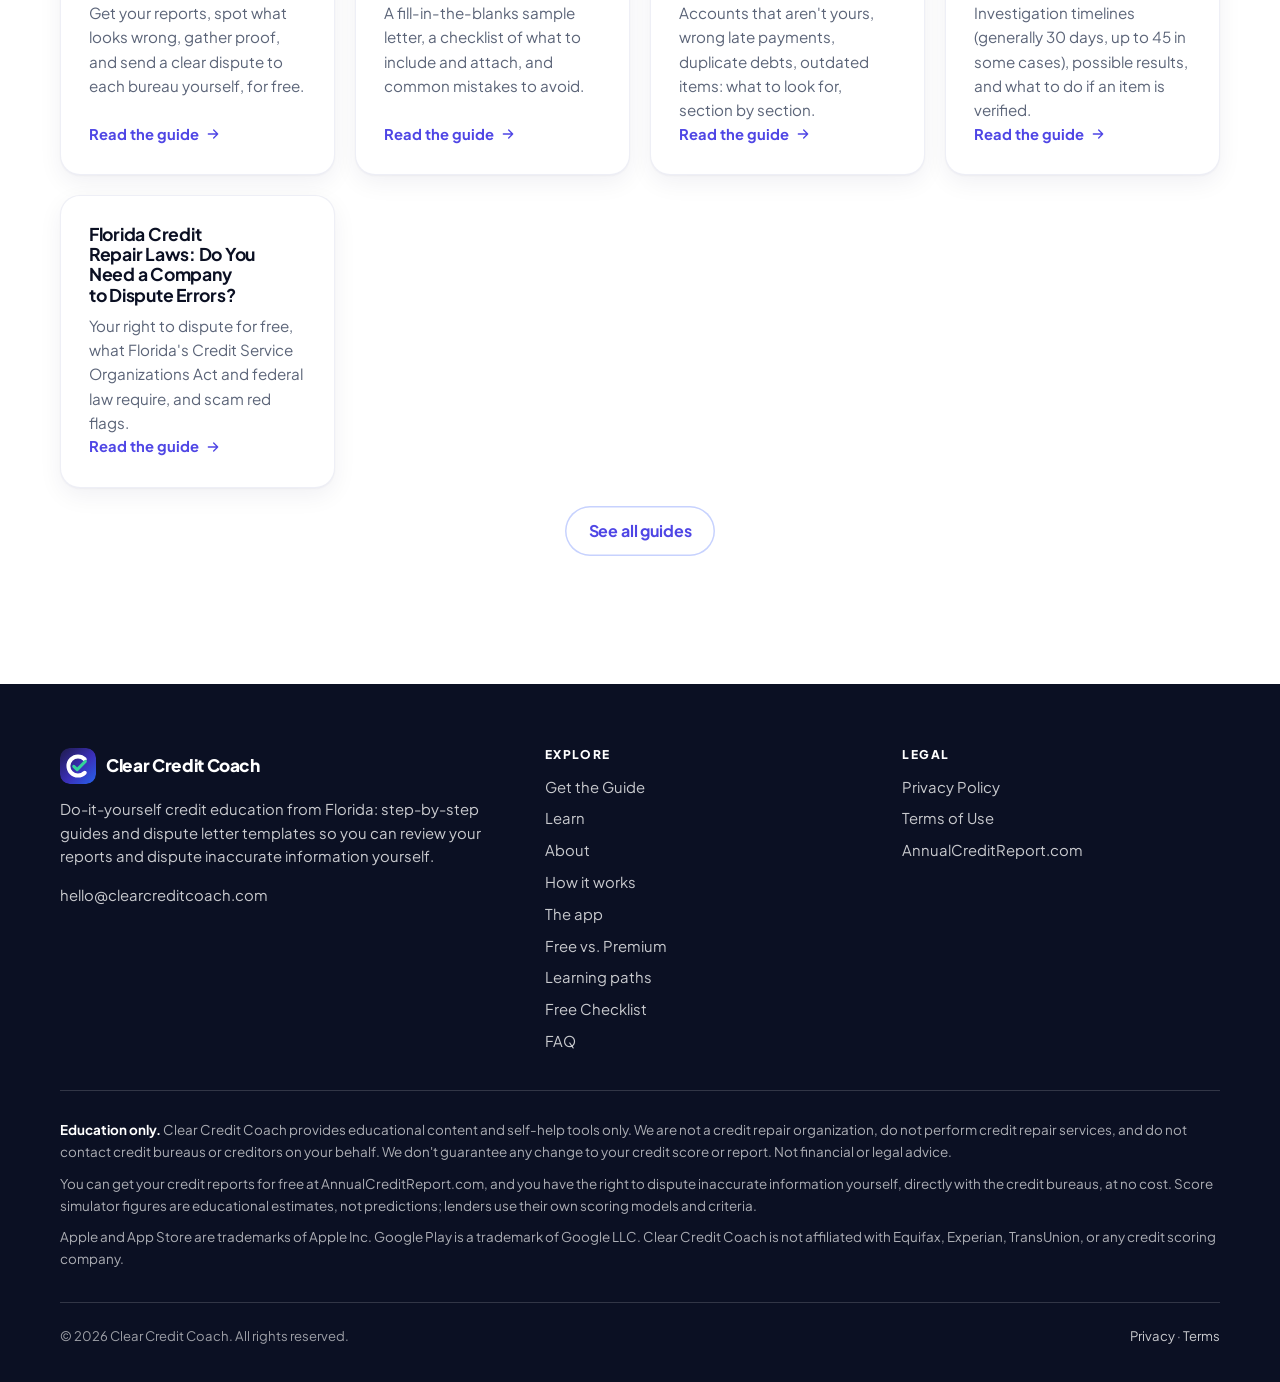
==== commit 052c62b8: "Ship calculators: link from home nav and add to sitemap" ====
--- a/index.html
+++ b/index.html
@@ -56,6 +56,7 @@
       <a href="learn/">Learn</a>
       <a href="about/">About</a>
       <a href="#faq">FAQ</a>
+      <a href="calculators/">Calculators</a>
       <a href="#checklist">Free Checklist</a>
       <a class="btn btn--primary btn--sm" href="#guide">Get the Guide</a>
     </nav>
